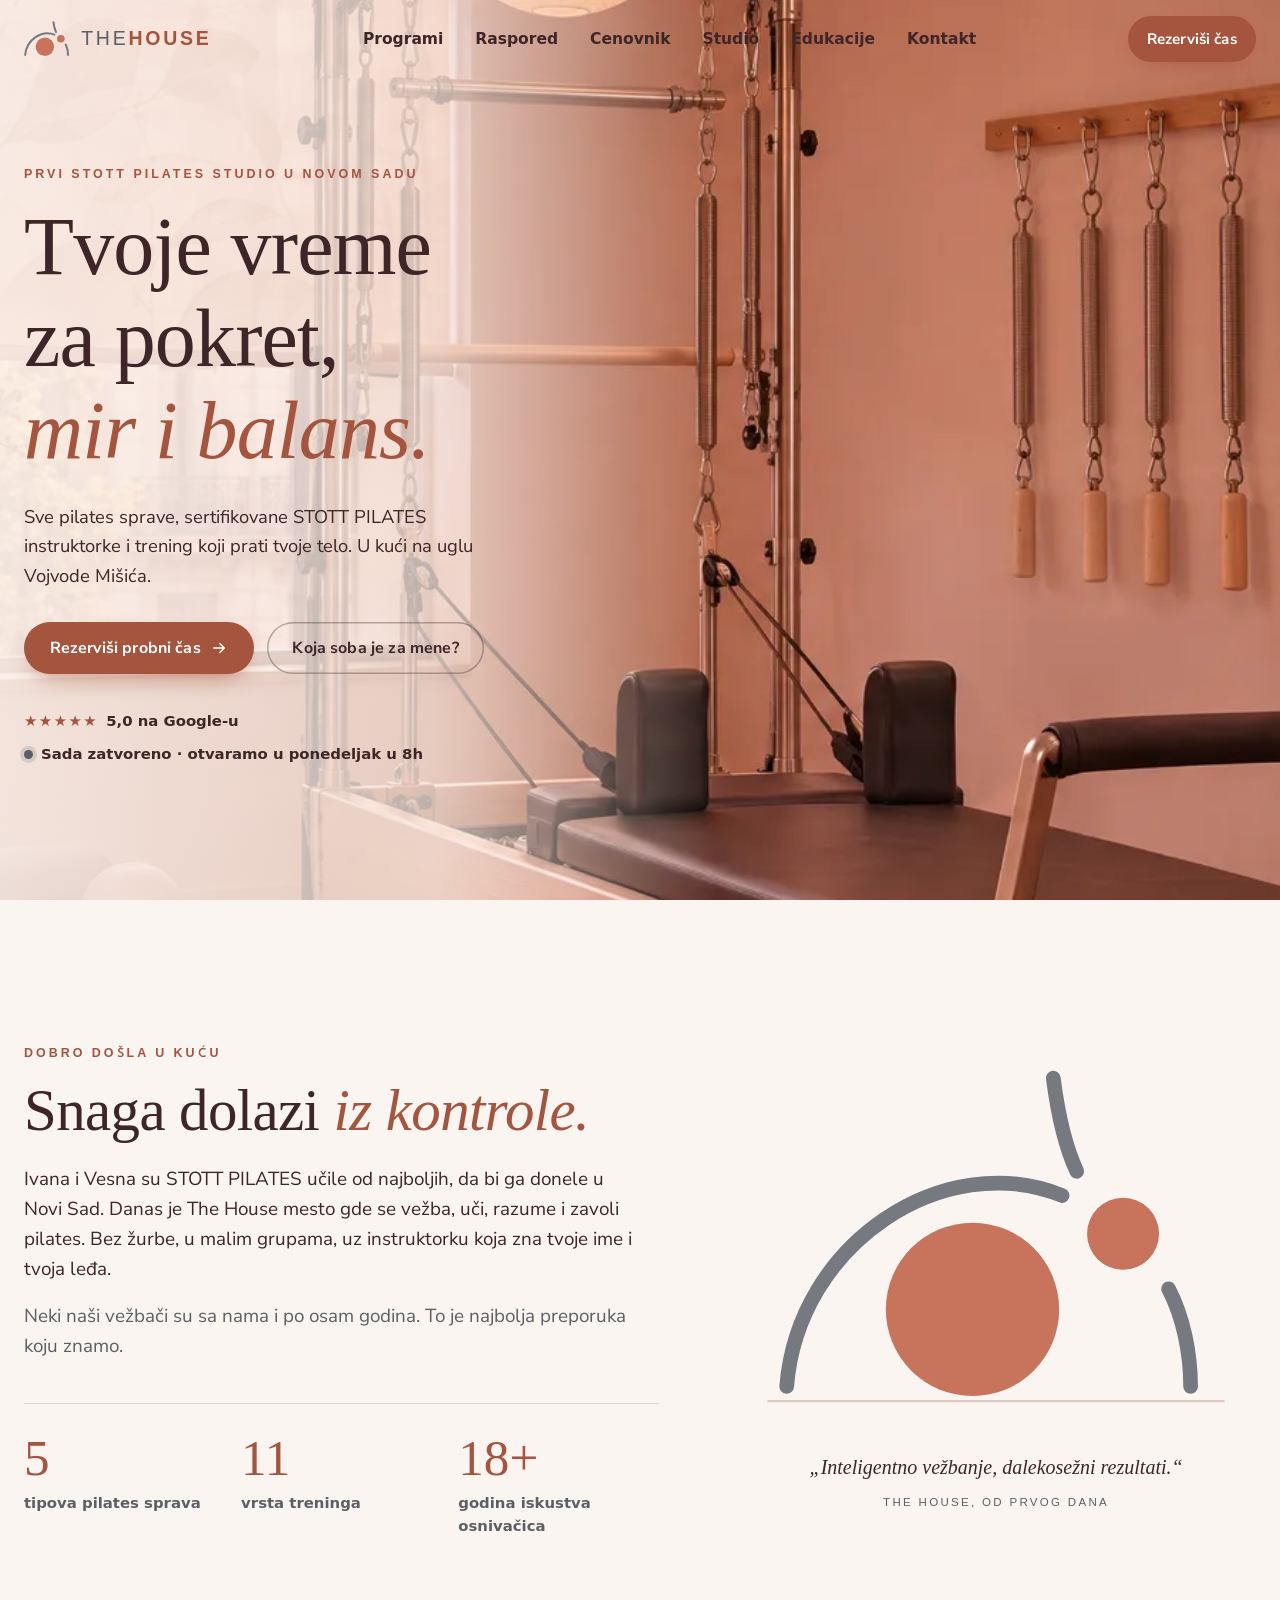
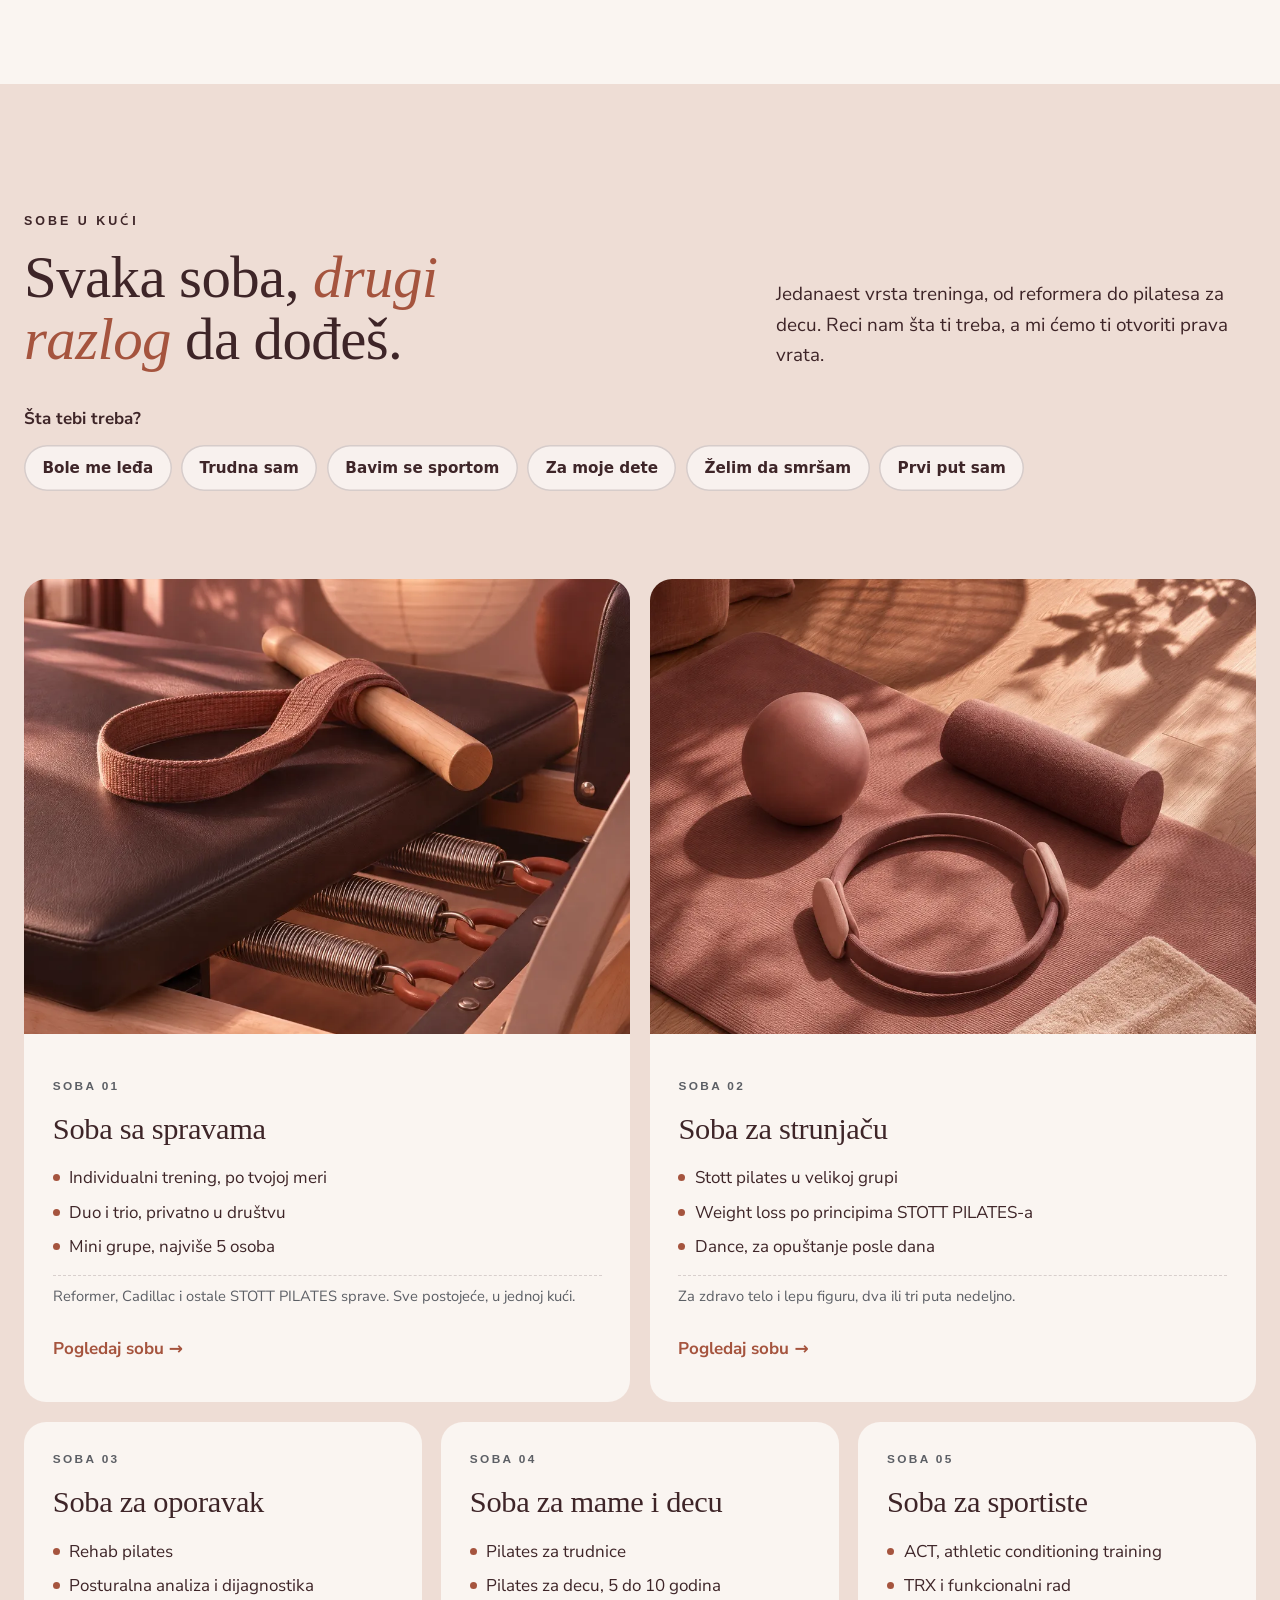
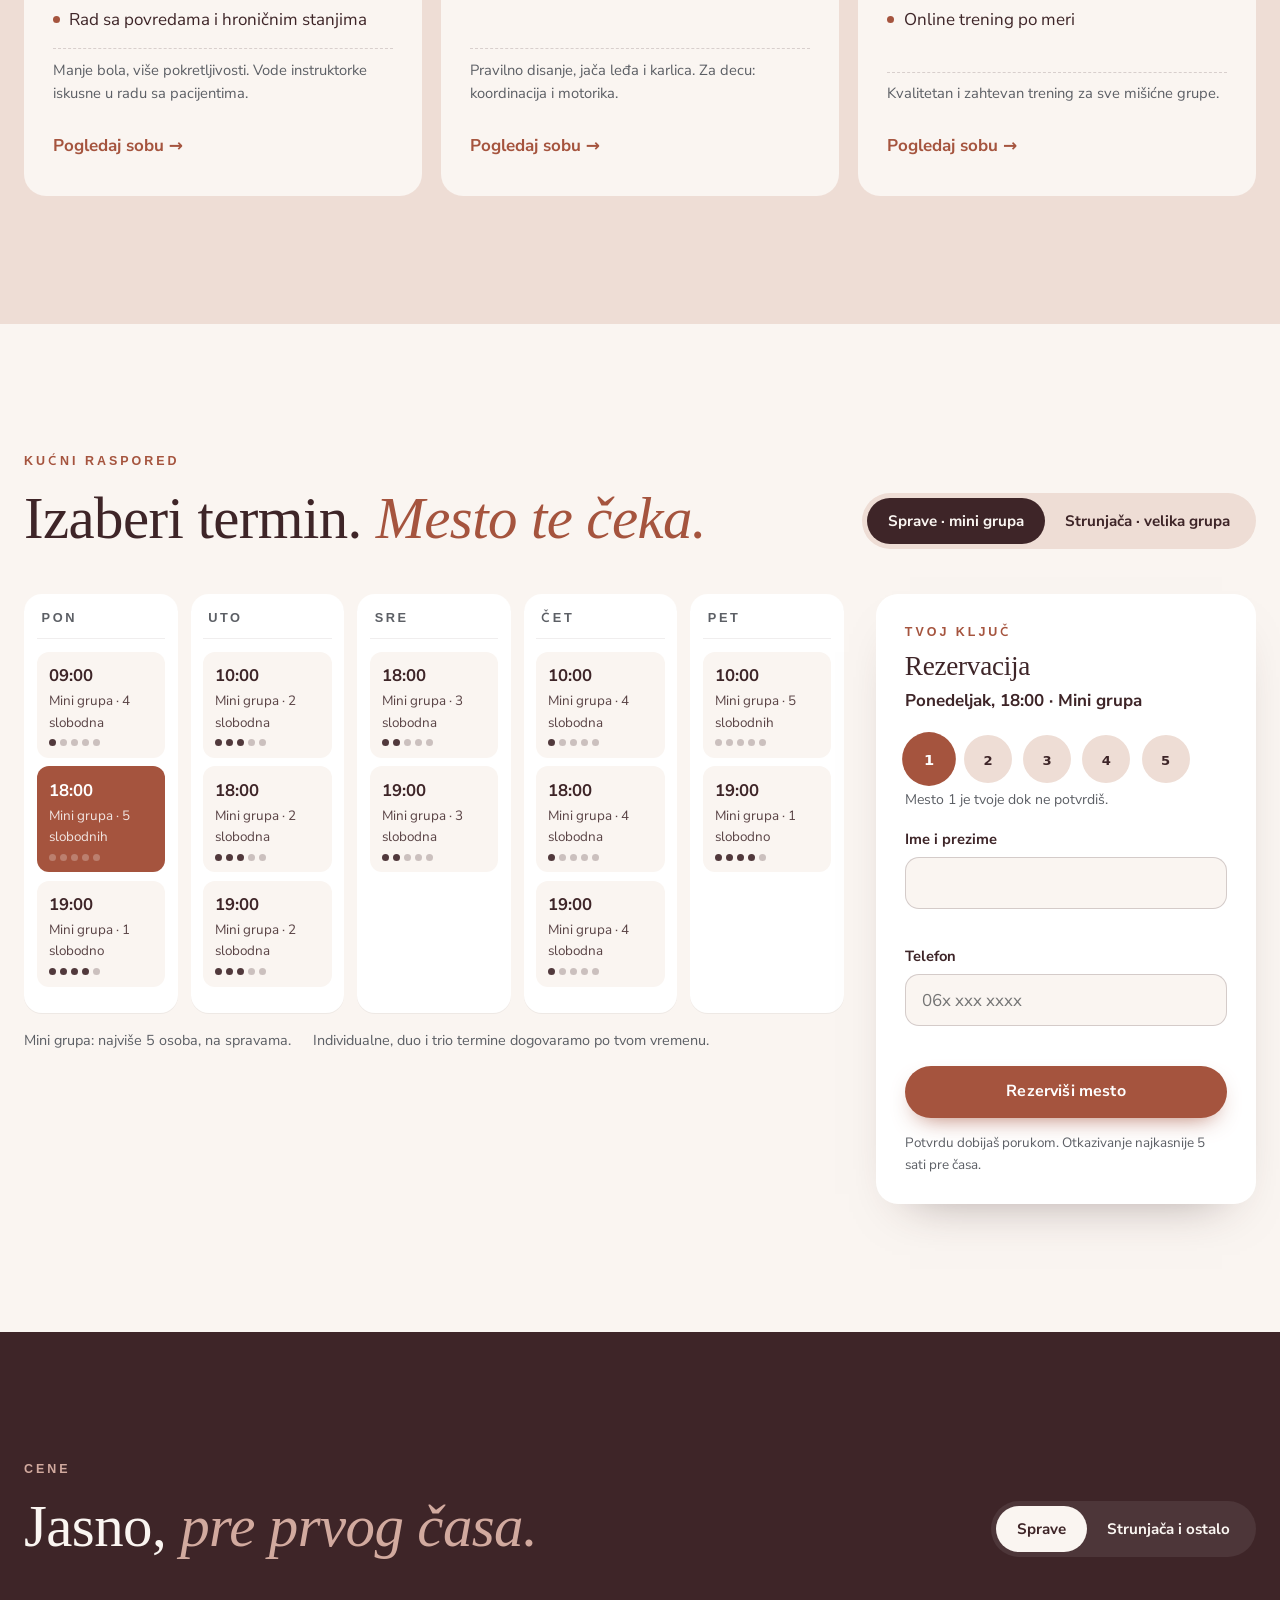
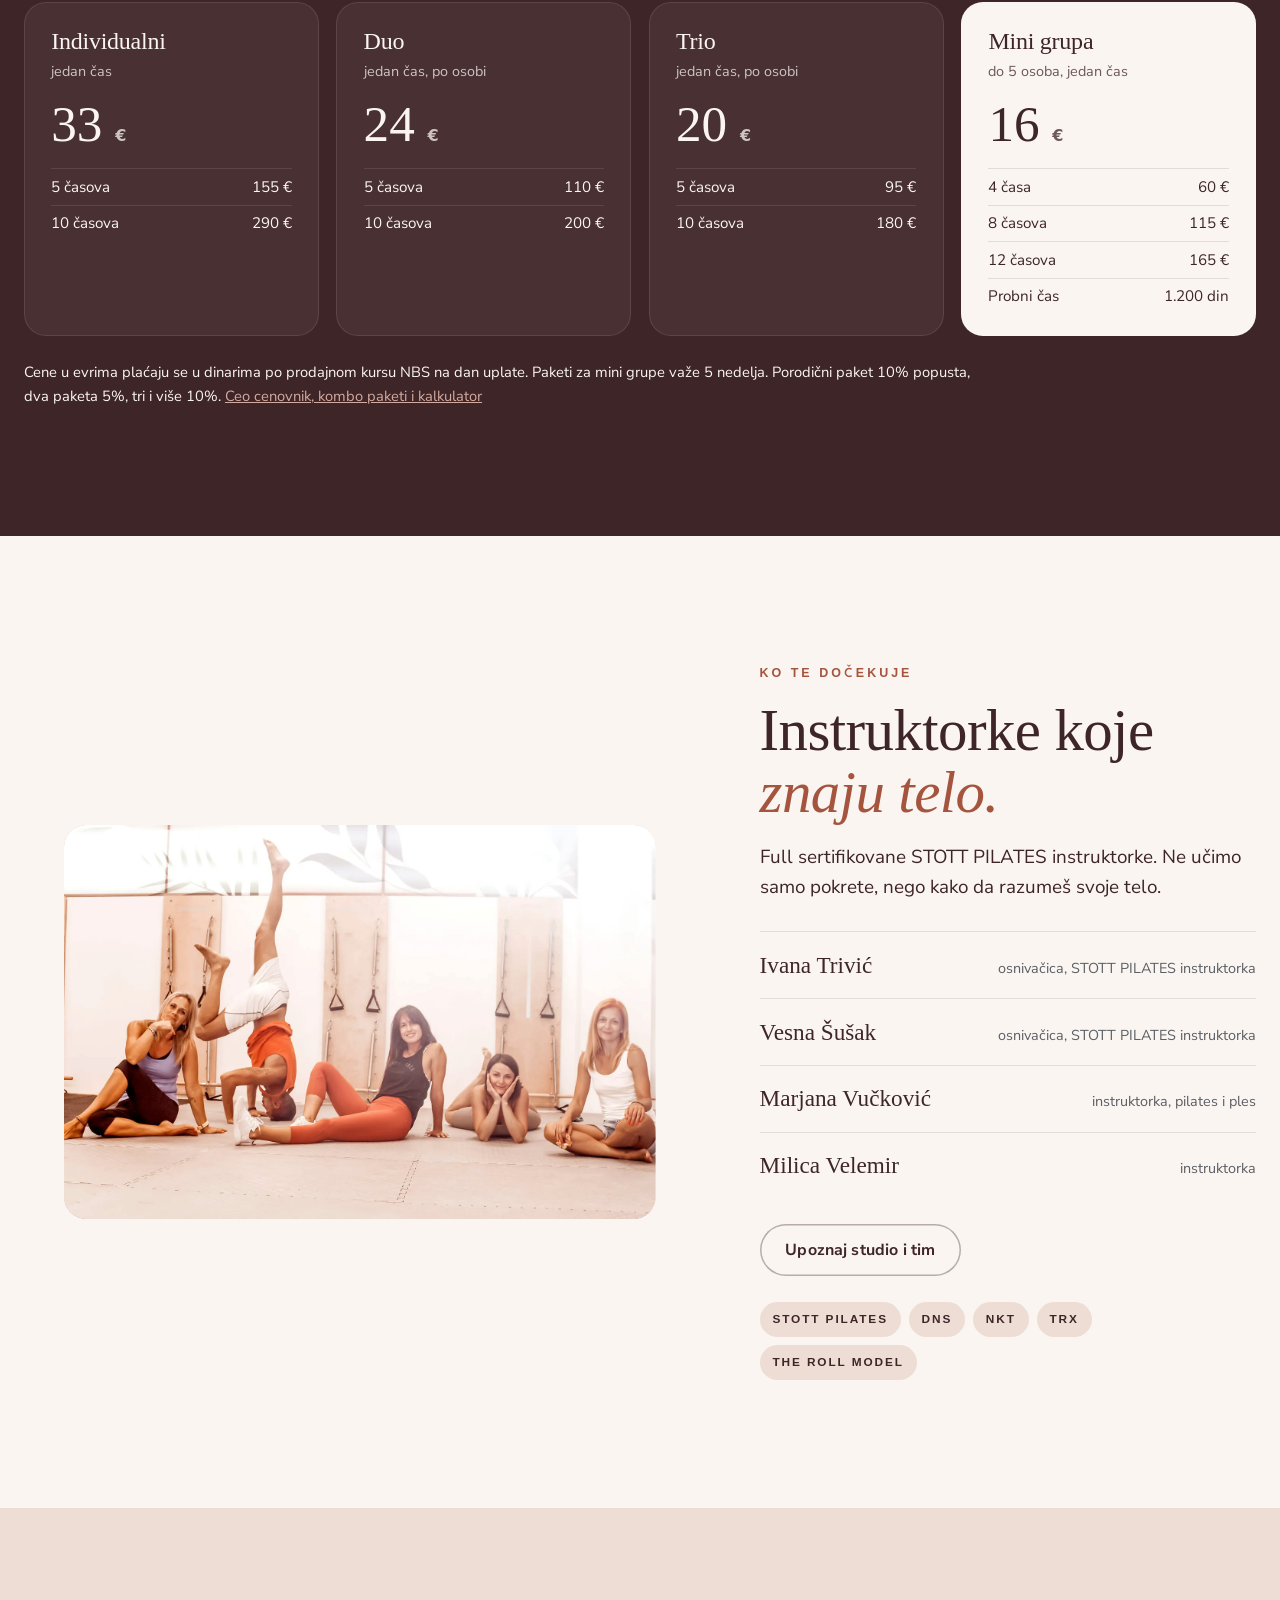
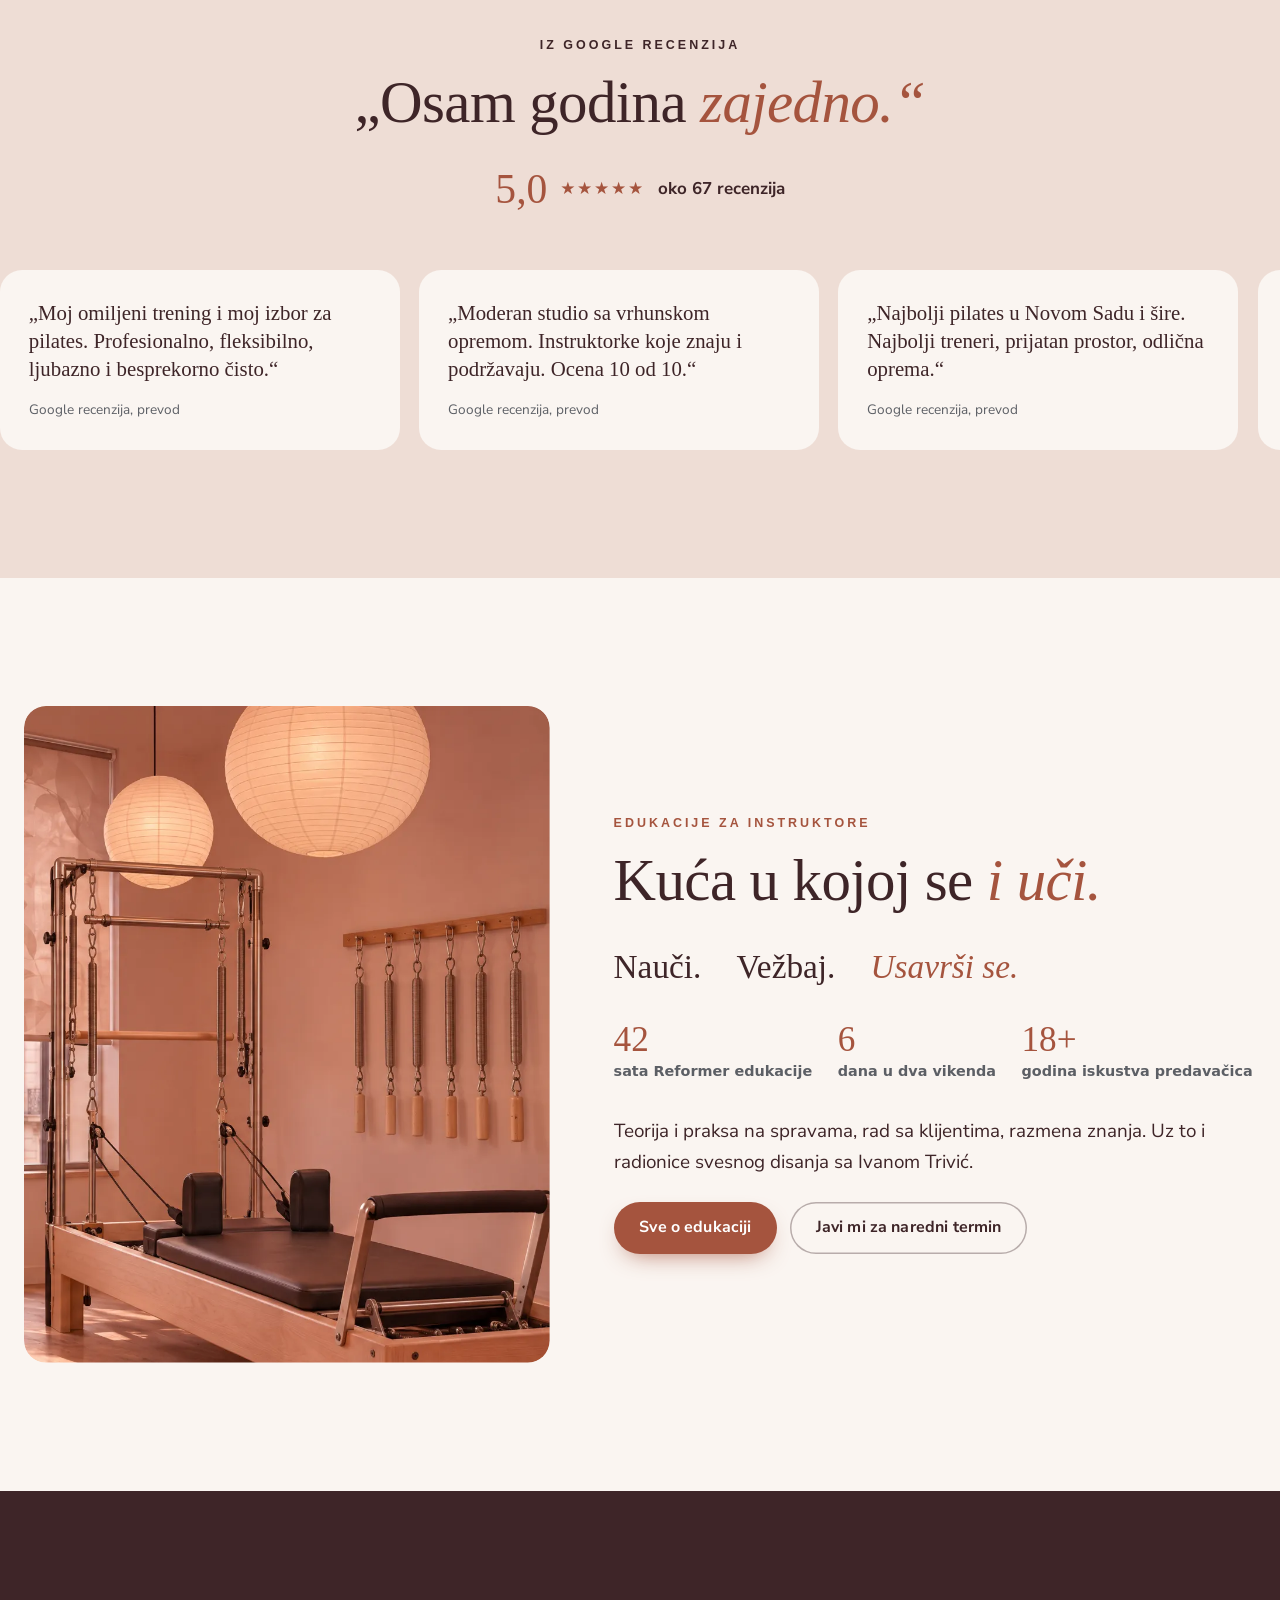
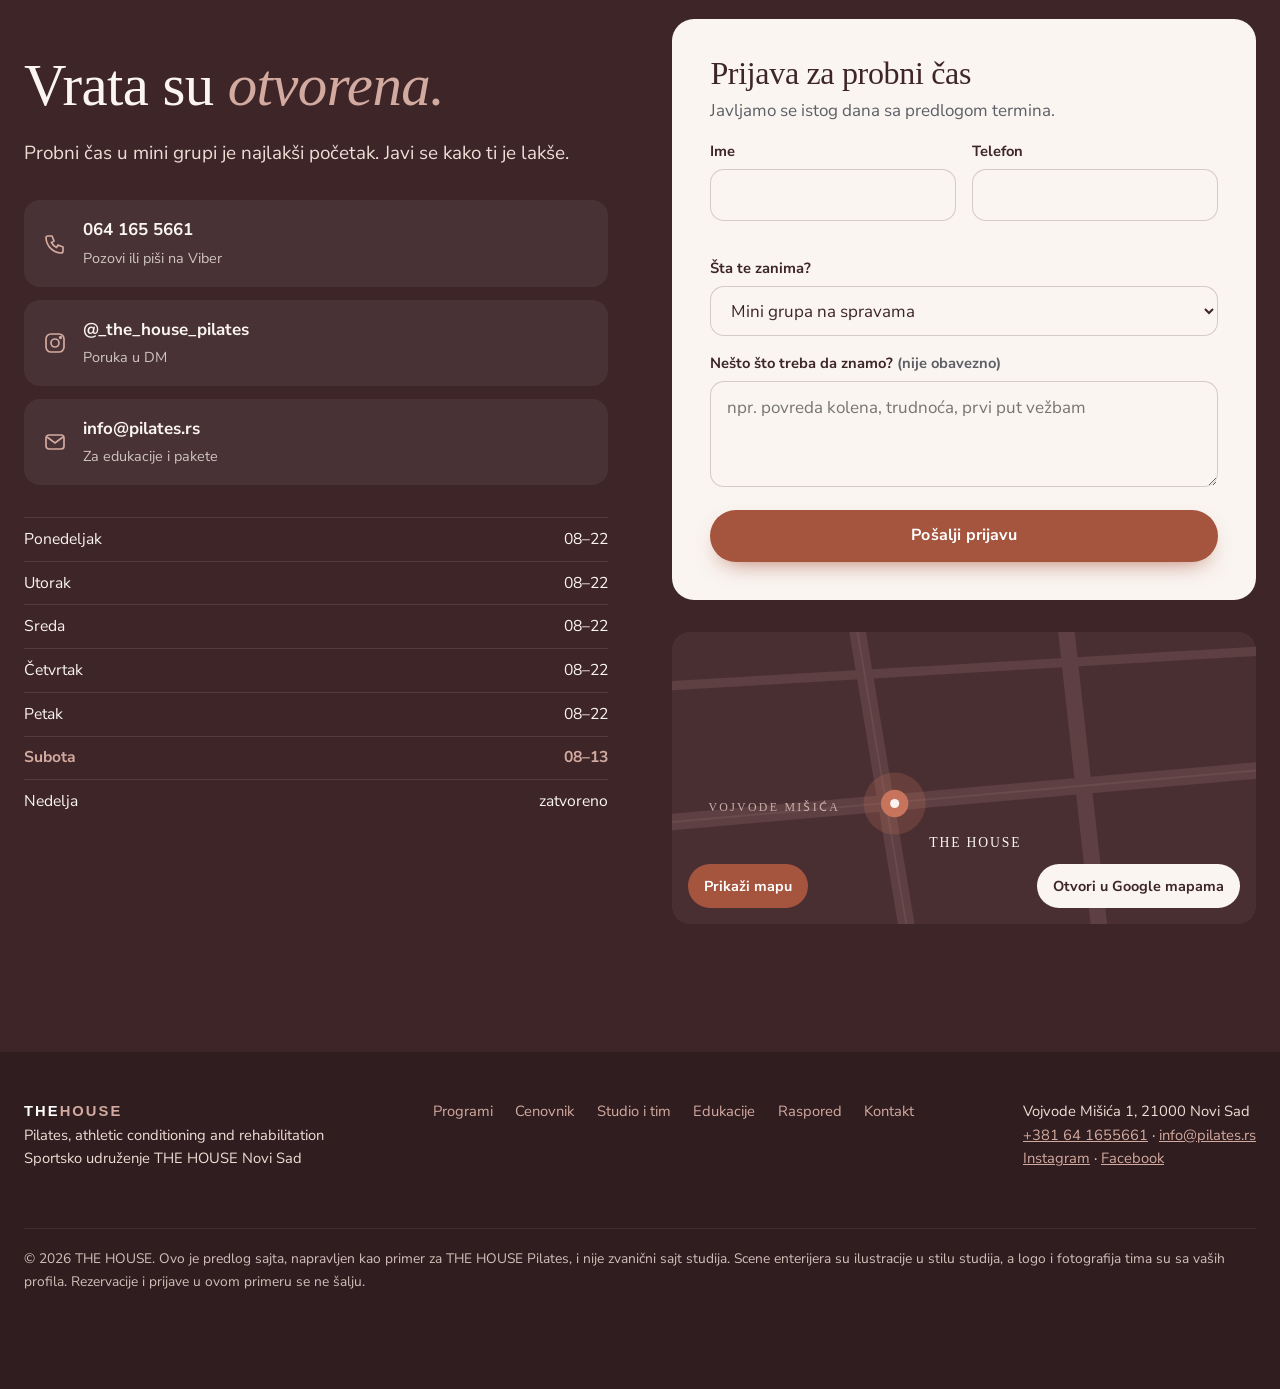
==== index.html @ 7142bf69 "Predlog sajta za THE HOUSE Pilates (demo za pitch) Co-Authored-By: Claude Opus 5.5 <noreply@anthropi" ====
<!doctype html>
<html lang="sr-Latn">
<head>
<meta charset="utf-8">
<meta name="viewport" content="width=device-width, initial-scale=1">
<title>THE HOUSE Pilates Novi Sad · STOTT PILATES studio, rehabilitacija i online zakazivanje</title>
<meta name="description" content="Prvi STOTT PILATES studio u Novom Sadu. Sve pilates sprave, mini grupe do 5, rehab pilates, pilates za trudnice i decu. Rezerviši čas online. Vojvode Mišića 1.">
<meta name="robots" content="noindex, nofollow">
<meta property="og:type" content="website">
<meta property="og:title" content="THE HOUSE Pilates Novi Sad · STOTT PILATES studio, rehabilitacija i online zakazivanje">
<meta property="og:description" content="Prvi STOTT PILATES studio u Novom Sadu. Sve pilates sprave, mini grupe do 5, rehab pilates, pilates za trudnice i decu. Rezerviši čas online. Vojvode Mišića 1.">
<meta property="og:image" content="/assets/img/hero-og.jpg">
<meta property="og:locale" content="sr_RS">
<meta name="twitter:card" content="summary_large_image">
<meta name="theme-color" content="#FAF5F1">
<link rel="icon" href="data:image/svg+xml,%3Csvg xmlns='http://www.w3.org/2000/svg' viewBox='0 90 590 450'%3E%3Cpath d='M15 525C30 330 230 200 390 265' fill='none' stroke='%23767A80' stroke-width='34' stroke-linecap='round'/%3E%3Ccircle cx='268' cy='420' r='118' fill='%23C8735C'/%3E%3Ccircle cx='473' cy='317' r='49' fill='%23C8735C'/%3E%3C/svg%3E">
<link rel="preload" href="/assets/fonts/fraunces-latin-full-normal.woff2" as="font" type="font/woff2" crossorigin>
<link rel="preload" href="/assets/img/hero-2400.webp" as="image" media="(min-width: 761px)">
<link rel="preload" href="/assets/img/hero-mob.webp" as="image" media="(max-width: 760px)">
<link rel="stylesheet" href="/assets/fonts.css">
<link rel="stylesheet" href="/assets/site.css">
</head>
<body>
<a class="sr" href="#sadrzaj">Preskoči na sadržaj</a>
<header class="top" id="top">
  <div class="wrap">
    <a class="brand" href="/" aria-label="THE HOUSE Pilates, početna">
      <svg viewBox="0 90 590 450" aria-hidden="true"><g class="arc">
        <path d="M15 525C30 330 230 200 390 265" stroke="#767A80" stroke-width="26"/>
        <path d="M378 105C385 160 395 200 410 232" stroke="#767A80" stroke-width="26"/>
        <path d="M535 392C555 430 565 480 565 525" stroke="#767A80" stroke-width="26"/>
        <circle cx="268" cy="420" r="118" fill="#C8735C"/><circle cx="473" cy="317" r="49" fill="#C8735C"/></g></svg>
      <b>THE<span>HOUSE</span></b>
    </a>
    <nav class="main" aria-label="Glavna navigacija">
      <ul>
        <li><a href="/programi">Programi</a></li>
        <li><a href="/#raspored">Raspored</a></li>
        <li><a href="/cenovnik">Cenovnik</a></li>
        <li><a href="/studio">Studio</a></li>
        <li><a href="/edukacije">Edukacije</a></li>
        <li><a href="/#kontakt">Kontakt</a></li>
      </ul>
    </nav>
    <a class="btn btn-t" href="/#raspored">Rezerviši čas</a>
    <button class="menu-btn" aria-label="Meni" aria-expanded="false" aria-controls="meni"><svg width="24" height="24" viewBox="0 0 24 24" fill="none" stroke="currentColor" stroke-width="1.8" stroke-linecap="round"><path d="M4 8h16M4 16h11"/></svg></button>
  </div>
</header>
<nav class="meni" id="meni" aria-label="Meni">
  <ul>
    <li><a href="/">Početna</a></li>
    <li><a href="/programi">Programi</a></li>
    <li><a href="/#raspored">Raspored</a></li>
    <li><a href="/cenovnik">Cenovnik</a></li>
    <li><a href="/studio">Studio</a></li>
    <li><a href="/edukacije">Edukacije</a></li>
    <li><a href="/#kontakt">Kontakt</a></li>
  </ul>
  <a class="btn btn-t" href="/#raspored">Rezerviši probni čas</a>
  <p class="meni-kontakt"><a href="tel:+381641655661">064 165 5661</a> · Vojvode Mišića 1, Novi Sad</p>
</nav>
<main id="sadrzaj">

<!-- ULAZ -->
<section class="hero" id="ulaz" aria-labelledby="h1">
  <picture>
    <source media="(max-width:760px)" srcset="/assets/img/hero-mob.webp">
    <source srcset="/assets/img/hero-1400.webp 1400w, /assets/img/hero-2400.webp 2400w" sizes="100vw">
    <img src="/assets/img/hero-2400.webp" alt="Prazan pilates studio u popodnevnom svetlu: reformer, Cadillac, opruge na zidu i lampioni od papira" fetchpriority="high">
  </picture>
  <div class="wrap">
    <div class="hero-txt">
      <p class="label fade d1">Prvi STOTT PILATES studio u Novom Sadu</p>
      <h1 id="h1"><span class="l"><span>Tvoje vreme</span></span><span class="l"><span>za pokret,</span></span><span class="l"><span><em>mir i balans.</em></span></span></h1>
      <p class="lead fade d1">Sve pilates sprave, sertifikovane STOTT PILATES instruktorke i trening koji prati tvoje telo. U kući na uglu Vojvode Mišića.</p>
      <div class="hero-cta fade d2">
        <a class="btn btn-t" href="#raspored">Rezerviši probni čas <svg viewBox="0 0 24 24" fill="none" stroke="currentColor" stroke-width="2" stroke-linecap="round"><path d="M5 12h14M13 6l6 6-6 6"/></svg></a>
        <a class="btn btn-o" href="#sobe">Koja soba je za mene?</a>
      </div>
      <div class="trust fade d3">
        <span><span class="stars" aria-hidden="true">★★★★★</span> 5,0 na Google-u</span>
        <span id="status"><span class="dot"></span><span>Pon–pet 8–22, sub 8–13</span></span>
      </div>
    </div>
  </div>
</section>

<!-- DOBRO DOŠLA -->
<section class="pad" aria-labelledby="h-dom">
  <div class="wrap dom">
    <div>
      <p class="label r">Dobro došla u kuću</p>
      <h2 id="h-dom" class="r">Snaga dolazi <em>iz kontrole.</em></h2>
      <p class="lead r">Ivana i Vesna su STOTT PILATES učile od najboljih, da bi ga donele u Novi Sad. Danas je The House mesto gde se vežba, uči, razume i zavoli pilates. Bez žurbe, u malim grupama, uz instruktorku koja zna tvoje ime i tvoja leđa.</p>
      <p class="lead r muted">Neki naši vežbači su sa nama i po osam godina. To je najbolja preporuka koju znamo.</p>
      <div class="brojke r">
        <div><b data-broj="5">5</b><span>tipova pilates sprava</span></div>
        <div><b data-broj="11">11</b><span>vrsta treninga</span></div>
        <div><b data-broj="18" data-plus="+">18+</b><span>godina iskustva osnivačica</span></div>
      </div>
    </div>
    <figure class="krov r" aria-hidden="true">
      <svg viewBox="-20 60 640 520"><g class="arc">
        <circle class="pop" cx="268" cy="420" r="118" fill="#C8735C"/>
        <circle class="pop" cx="473" cy="317" r="49" fill="#C8735C" style="transition-delay:1.1s"/>
        <path class="draw" style="--len:640" d="M15 525C30 330 230 200 390 265" stroke="#767A80" stroke-width="20"/>
        <path class="draw" style="--len:150;transition-delay:.6s" d="M378 105C385 160 395 200 410 232" stroke="#767A80" stroke-width="20"/>
        <path class="draw" style="--len:150;transition-delay:.9s" d="M535 392C555 430 565 480 565 525" stroke="#767A80" stroke-width="20"/>
        <line class="draw" style="--len:620;transition-delay:1.2s" x1="-10" y1="545" x2="610" y2="545" stroke="#E2C9BF" stroke-width="3"/>
      </g></svg>
      <figcaption class="citat">„Inteligentno vežbanje, dalekosežni rezultati.“<small>The House, od prvog dana</small></figcaption>
    </figure>
  </div>
</section>

<!-- SOBE -->
<section class="sobe pad" id="sobe" aria-labelledby="h-sobe">
  <div class="wrap">
    <div class="sobe-head">
      <div>
        <p class="label r">Sobe u kući</p>
        <h2 id="h-sobe" class="r">Svaka soba, <em>drugi razlog</em> da dođeš.</h2>
      </div>
      <p class="lead r" style="max-width:30rem">Jedanaest vrsta treninga, od reformera do pilatesa za decu. Reci nam šta ti treba, a mi ćemo ti otvoriti prava vrata.</p>
    </div>
    <div class="vodic r">
      <p id="vodic-pitanje">Šta tebi treba?</p>
      <div class="chips" role="group" aria-labelledby="vodic-pitanje">
        <button class="chip" aria-pressed="false" data-soba="oporavak" data-txt="Rehab pilates i posturalna analiza. Krećemo polako, od tačke gde si sada.">Bole me leđa</button>
        <button class="chip" aria-pressed="false" data-soba="porodica" data-txt="Pilates za trudnice vode instruktorke obučene za rad u trudnoći.">Trudna sam</button>
        <button class="chip" aria-pressed="false" data-soba="sportisti" data-txt="ACT i TRX: zahtevan trening za sve mišićne grupe.">Bavim se sportom</button>
        <button class="chip" aria-pressed="false" data-soba="porodica" data-txt="Pilates za decu od 5 do 10 godina: koordinacija i pravilno držanje.">Za moje dete</button>
        <button class="chip" aria-pressed="false" data-soba="strunjaca" data-txt="Weight loss na principima STOTT PILATES-a, pon, sre i pet u 19h.">Želim da smršam</button>
        <button class="chip" aria-pressed="false" data-soba="sprave" data-txt="Probna mini grupa na spravama: do 5 osoba, 1.200 din.">Prvi put sam</button>
      </div>
      <p class="vodic-odgovor" aria-live="polite" id="vodic-odgovor"></p>
    </div>

    <div class="grid-sobe" id="grid-sobe">
      <article class="soba velika r" data-id="sprave">
        <span class="pogodak-oznaka">Za tebe</span>
        <img src="/assets/img/reformer.webp" alt="Reformer iz blizine: drvena šipka, kaiš i opruge" loading="lazy" width="1000" height="1250">
        <div class="t">
          <span class="vrata">Soba 01</span>
          <h3>Soba sa spravama</h3>
          <ul><li>Individualni trening, po tvojoj meri</li><li>Duo i trio, privatno u društvu</li><li>Mini grupe, najviše 5 osoba</li></ul>
          <p class="za">Reformer, Cadillac i ostale STOTT PILATES sprave. Sve postojeće, u jednoj kući.</p>
          <a class="soba-link" href="/programi#sprave">Pogledaj sobu →</a>
        </div>
      </article>
      <article class="soba velika r" data-id="strunjaca">
        <span class="pogodak-oznaka">Za tebe</span>
        <img src="/assets/img/strunjaca.webp" alt="Strunjača sa loptom, obručem i valjkom na drvenom podu" loading="lazy" width="1000" height="1250">
        <div class="t">
          <span class="vrata">Soba 02</span>
          <h3>Soba za strunjaču</h3>
          <ul><li>Stott pilates u velikoj grupi</li><li>Weight loss po principima STOTT PILATES-a</li><li>Dance, za opuštanje posle dana</li></ul>
          <p class="za">Za zdravo telo i lepu figuru, dva ili tri puta nedeljno.</p>
          <a class="soba-link" href="/programi#strunjaca">Pogledaj sobu →</a>
        </div>
      </article>
      <article class="soba r" data-id="oporavak">
        <span class="pogodak-oznaka">Za tebe</span>
        <span class="vrata">Soba 03</span>
        <h3>Soba za oporavak</h3>
        <ul><li>Rehab pilates</li><li>Posturalna analiza i dijagnostika</li><li>Rad sa povredama i hroničnim stanjima</li></ul>
        <p class="za">Manje bola, više pokretljivosti. Vode instruktorke iskusne u radu sa pacijentima.</p>
          <a class="soba-link" href="/programi#oporavak">Pogledaj sobu →</a>
      </article>
      <article class="soba r" data-id="porodica">
        <span class="pogodak-oznaka">Za tebe</span>
        <span class="vrata">Soba 04</span>
        <h3>Soba za mame i decu</h3>
        <ul><li>Pilates za trudnice</li><li>Pilates za decu, 5 do 10 godina</li></ul>
        <p class="za">Pravilno disanje, jača leđa i karlica. Za decu: koordinacija i motorika.</p>
          <a class="soba-link" href="/programi#porodica">Pogledaj sobu →</a>
      </article>
      <article class="soba r" data-id="sportisti">
        <span class="pogodak-oznaka">Za tebe</span>
        <span class="vrata">Soba 05</span>
        <h3>Soba za sportiste</h3>
        <ul><li>ACT, athletic conditioning training</li><li>TRX i funkcionalni rad</li><li>Online trening po meri</li></ul>
        <p class="za">Kvalitetan i zahtevan trening za sve mišićne grupe.</p>
          <a class="soba-link" href="/programi#sportisti">Pogledaj sobu →</a>
      </article>
    </div>
  </div>
</section>

<!-- RASPORED -->
<section class="pad" id="raspored" aria-labelledby="h-rasp">
  <div class="wrap">
    <div class="rasp-head">
      <div>
        <p class="label r">Kućni raspored</p>
        <h2 id="h-rasp" class="r">Izaberi termin. <em>Mesto te čeka.</em></h2>
      </div>
      <div class="prekidac r" role="tablist" aria-label="Vrsta časa" data-prekidac="rasp">
        <span class="klizac" aria-hidden="true"></span>
        <button role="tab" aria-selected="true" data-vrsta="mini">Sprave<span class="duze"> · mini grupa</span></button>
        <button role="tab" aria-selected="false" data-vrsta="velika">Strunjača<span class="duze"> · velika grupa</span></button>
      </div>
    </div>
    <div class="rasp-grid">
      <div>
        <div class="nedelja r" id="nedelja" aria-live="polite"></div>
        <div class="legenda"><span id="legenda-txt">Mini grupa: najviše 5 osoba, na spravama.</span><span>Individualne, duo i trio termine dogovaramo po tvom vremenu.</span></div>
      </div>
      <aside class="kljuc r" id="kljuc" aria-labelledby="h-kljuc">
        <p class="label">Tvoj ključ</p>
        <h3 id="h-kljuc">Rezervacija</h3>
        <form id="forma-rez" novalidate>
          <p class="izabrano" id="izabrano">Izaberi termin u rasporedu.</p>
          <div class="sedista" id="sedista" role="group" aria-label="Slobodna mesta"></div>
          <p class="sed-opis" id="sed-opis">Svaki krug je jedno mesto.</p>
          <div class="polje"><label for="r-ime">Ime i prezime</label><input id="r-ime" name="ime" autocomplete="name" required><span class="greska" aria-live="polite"></span></div>
          <div class="polje"><label for="r-tel">Telefon</label><input id="r-tel" name="tel" type="tel" inputmode="tel" autocomplete="tel" required placeholder="06x xxx xxxx"><span class="greska" aria-live="polite"></span></div>
          <button class="btn btn-t" type="submit">Rezerviši mesto</button>
          <p class="napomena">Potvrdu dobijaš porukom. Otkazivanje najkasnije 5 sati pre časa.</p>
        </form>
        <div class="potvrda" role="status">
          <svg viewBox="0 90 590 450" aria-hidden="true" class="arc"><path class="draw" style="--len:640" d="M15 525C30 330 230 200 390 265" stroke="#767A80" stroke-width="24"/><circle class="pop" cx="268" cy="420" r="118" fill="#C8735C"/><circle class="pop" cx="473" cy="317" r="49" fill="#C8735C"/></svg>
          <h3>Ključ je tvoj.</h3>
          <p id="potvrda-txt">Vidimo se u kući.</p>
          <p class="napomena">Ovo je primer u predlogu sajta: rezervacija se još ne šalje.</p>
        </div>
      </aside>
    </div>
  </div>
</section>

<!-- CENE -->
<section class="cene pad" id="cene" aria-labelledby="h-cene">
  <div class="wrap">
    <div class="cene-head">
      <div>
        <p class="label r">Cene</p>
        <h2 id="h-cene" class="r">Jasno, <em>pre prvog časa.</em></h2>
      </div>
      <div class="prekidac r" role="tablist" aria-label="Vrsta treninga" data-prekidac="cene">
        <span class="klizac" aria-hidden="true"></span>
        <button role="tab" aria-selected="true" aria-controls="c-sprave" data-panel="c-sprave">Sprave</button>
        <button role="tab" aria-selected="false" aria-controls="c-strunjaca" data-panel="c-strunjaca">Strunjača i ostalo</button>
      </div>
    </div>
    <div class="cena-panel" id="c-sprave" role="tabpanel">
      <div class="cenovnik">
        <article class="cena r"><h3>Individualni</h3><p class="od">jedan čas</p><p class="iznos">33 <small>€</small></p><ul><li><span>5 časova</span><span>155 €</span></li><li><span>10 časova</span><span>290 €</span></li></ul></article>
        <article class="cena r"><h3>Duo</h3><p class="od">jedan čas, po osobi</p><p class="iznos">24 <small>€</small></p><ul><li><span>5 časova</span><span>110 €</span></li><li><span>10 časova</span><span>200 €</span></li></ul></article>
        <article class="cena r"><h3>Trio</h3><p class="od">jedan čas, po osobi</p><p class="iznos">20 <small>€</small></p><ul><li><span>5 časova</span><span>95 €</span></li><li><span>10 časova</span><span>180 €</span></li></ul></article>
        <article class="cena ist r"><h3>Mini grupa</h3><p class="od">do 5 osoba, jedan čas</p><p class="iznos">16 <small>€</small></p><ul><li><span>4 časa</span><span>60 €</span></li><li><span>8 časova</span><span>115 €</span></li><li><span>12 časova</span><span>165 €</span></li><li><span>Probni čas</span><span>1.200 din</span></li></ul></article>
      </div>
    </div>
    <div class="cena-panel" id="c-strunjaca" role="tabpanel" hidden>
      <div class="cenovnik">
        <article class="cena"><h3>Velika grupa</h3><p class="od">2× nedeljno, mesečno</p><p class="iznos">6.000 <small>din</small></p><ul><li><span>3× nedeljno</span><span>7.000 din</span></li><li><span>Jedan čas</span><span>800 din</span></li></ul></article>
        <article class="cena"><h3>Kombo paketi</h3><p class="od">grupa + sprave, 5 nedelja</p><p class="iznos">od 80 <small>€</small></p><ul><li><span>4 velika + 4 mini</span><span>80 €</span></li><li><span>8 velika + 4 mini</span><span>100 €</span></li></ul></article>
        <article class="cena"><h3>Posturalna analiza</h3><p class="od">i dijagnostika</p><p class="iznos">6.000 <small>din</small></p><ul><li><span>Nutricionistički paket</span><span>15.000 din</span></li></ul></article>
        <article class="cena ist"><h3>Online po meri</h3><p class="od">snimljen individualni trening</p><p class="iznos">1.200 <small>din</small></p><ul><li><span>Paket 2+ treninga</span><span>1.000 din/kom</span></li></ul></article>
      </div>
    </div>
    <p class="cene-nap r">Cene u evrima plaćaju se u dinarima po prodajnom kursu NBS na dan uplate. Paketi za mini grupe važe 5 nedelja. Porodični paket 10% popusta, dva paketa 5%, tri i više 10%. <a href="/cenovnik">Ceo cenovnik, kombo paketi i kalkulator</a></p>
  </div>
</section>

<!-- TIM -->
<section class="pad" id="tim" aria-labelledby="h-tim">
  <div class="wrap tim">
    <figure class="tim-foto r-img r">
      <img src="/assets/img/tim.webp" alt="Instruktorke The House studija u pilates pozama na podu studija" loading="lazy" width="1600" height="1033">
    </figure>
    <div>
      <p class="label r">Ko te dočekuje</p>
      <h2 id="h-tim" class="r">Instruktorke koje <em>znaju telo.</em></h2>
      <p class="lead r">Full sertifikovane STOTT PILATES instruktorke. Ne učimo samo pokrete, nego kako da razumeš svoje telo.</p>
      <ul class="imena r">
        <li><b>Ivana Trivić</b><span>osnivačica, STOTT PILATES instruktorka</span></li>
        <li><b>Vesna Šušak</b><span>osnivačica, STOTT PILATES instruktorka</span></li>
        <li><b>Marjana Vučković</b><span>instruktorka, pilates i ples</span></li>
        <li><b>Milica Velemir</b><span>instruktorka</span></li>
      </ul>
      <p class="r" style="margin-top:1.6rem"><a class="btn btn-o" href="/studio">Upoznaj studio i tim</a></p>
      <div class="metode r" aria-label="Metode sa kojima radimo"><span>STOTT PILATES</span><span>DNS</span><span>NKT</span><span>TRX</span><span>The Roll Model</span></div>
    </div>
  </div>
</section>

<!-- GLASOVI -->
<section class="glasovi pad" aria-labelledby="h-glas">
  <div class="wrap glasovi-head">
    <p class="label r">Iz Google recenzija</p>
    <h2 id="h-glas" class="r">„Osam godina <em>zajedno.“</em></h2>
    <p class="ocena r"><b>5,0</b> <span class="stars" aria-hidden="true">★★★★★</span> <span>oko 67 recenzija</span></p>
  </div>
  <div class="traka" aria-label="Utisci vežbača">
    <div class="glas"><p>„Moj omiljeni trening i moj izbor za pilates. Profesionalno, fleksibilno, ljubazno i besprekorno čisto.“</p><small>Google recenzija, prevod</small></div>
    <div class="glas"><p>„Moderan studio sa vrhunskom opremom. Instruktorke koje znaju i podržavaju. Ocena 10 od 10.“</p><small>Google recenzija, prevod</small></div>
    <div class="glas"><p>„Najbolji pilates u Novom Sadu i šire. Najbolji treneri, prijatan prostor, odlična oprema.“</p><small>Google recenzija, prevod</small></div>
    <div class="glas"><p>„Savršeno mesto da probaš pravi STOTT pilates. Prijatno, čisto, odlične instruktorke.“</p><small>Google recenzija, prevod</small></div>
    <div class="glas"><p>„Različiti stilovi pilatesa i vrlo profesionalni treneri.“</p><small>Google recenzija, prevod</small></div>
    <div class="glas" aria-hidden="true"><p>„Moj omiljeni trening i moj izbor za pilates. Profesionalno, fleksibilno, ljubazno i besprekorno čisto.“</p><small>Google recenzija, prevod</small></div>
    <div class="glas" aria-hidden="true"><p>„Moderan studio sa vrhunskom opremom. Instruktorke koje znaju i podržavaju. Ocena 10 od 10.“</p><small>Google recenzija, prevod</small></div>
    <div class="glas" aria-hidden="true"><p>„Najbolji pilates u Novom Sadu i šire. Najbolji treneri, prijatan prostor, odlična oprema.“</p><small>Google recenzija, prevod</small></div>
    <div class="glas" aria-hidden="true"><p>„Savršeno mesto da probaš pravi STOTT pilates. Prijatno, čisto, odlične instruktorke.“</p><small>Google recenzija, prevod</small></div>
    <div class="glas" aria-hidden="true"><p>„Različiti stilovi pilatesa i vrlo profesionalni treneri.“</p><small>Google recenzija, prevod</small></div>
  </div>
</section>

<!-- EDUKACIJE -->
<section class="pad" id="edukacije" aria-labelledby="h-edu">
  <div class="wrap edu">
    <figure class="edu-slika r-img r" style="margin:0"><img src="/assets/img/edu.webp" alt="Zid sa oprugama i lampioni od papira u studiju" loading="lazy" width="900" height="1125"></figure>
    <div>
      <p class="label r">Edukacije za instruktore</p>
      <h2 id="h-edu" class="r">Kuća u kojoj se <em>i uči.</em></h2>
      <p class="edu-tri r" aria-label="Nauči. Vežbaj. Usavrši se."><span>Nauči.</span><span>Vežbaj.</span><span>Usavrši se.</span></p>
      <div class="edu-cinjenice r">
        <div><b>42</b><span>sata Reformer edukacije</span></div>
        <div><b>6</b><span>dana u dva vikenda</span></div>
        <div><b>18+</b><span>godina iskustva predavačica</span></div>
      </div>
      <p class="lead r">Teorija i praksa na spravama, rad sa klijentima, razmena znanja. Uz to i radionice svesnog disanja sa Ivanom Trivić.</p>
      <p class="r" style="margin-top:1.6rem;display:flex;gap:.8rem;flex-wrap:wrap"><a class="btn btn-t" href="/edukacije">Sve o edukaciji</a> <a class="btn btn-o" href="#kontakt">Javi mi za naredni termin</a></p>
    </div>
  </div>
</section>

<!-- KONTAKT -->
<section class="kontakt pad" id="kontakt" aria-labelledby="h-kontakt">
  <div class="wrap kontakt-grid">
    <div>
      <p class="label r">Vojvode Mišića 1, Novi Sad</p>
      <h2 id="h-kontakt" class="r">Vrata su <em>otvorena.</em></h2>
      <p class="lead r" style="color:var(--ruza)">Probni čas u mini grupi je najlakši početak. Javi se kako ti je lakše.</p>
      <div class="kanali r">
        <a class="kanal" href="tel:+381641655661"><svg viewBox="0 0 24 24" fill="none" stroke="currentColor" stroke-width="1.7"><path d="M5 4h4l2 5-2.5 1.5a11 11 0 0 0 5 5L15 13l5 2v4a2 2 0 0 1-2 2A16 16 0 0 1 3 6a2 2 0 0 1 2-2"/></svg><div><b>064 165 5661</b><span>Pozovi ili piši na Viber</span></div></a>
        <a class="kanal" href="https://www.instagram.com/_the_house_pilates/" rel="noopener"><svg viewBox="0 0 24 24" fill="none" stroke="currentColor" stroke-width="1.7"><rect x="3" y="3" width="18" height="18" rx="5"/><circle cx="12" cy="12" r="4"/><circle cx="17.5" cy="6.5" r=".8" fill="currentColor"/></svg><div><b>@_the_house_pilates</b><span>Poruka u DM</span></div></a>
        <a class="kanal" href="mailto:info@pilates.rs"><svg viewBox="0 0 24 24" fill="none" stroke="currentColor" stroke-width="1.7"><rect x="3" y="5" width="18" height="14" rx="3"/><path d="m4 7 8 6 8-6"/></svg><div><b>info@pilates.rs</b><span>Za edukacije i pakete</span></div></a>
      </div>
      <table class="sati r" aria-label="Radno vreme">
        <tbody id="sati">
          <tr data-d="1"><td>Ponedeljak</td><td>08–22</td></tr>
          <tr data-d="2"><td>Utorak</td><td>08–22</td></tr>
          <tr data-d="3"><td>Sreda</td><td>08–22</td></tr>
          <tr data-d="4"><td>Četvrtak</td><td>08–22</td></tr>
          <tr data-d="5"><td>Petak</td><td>08–22</td></tr>
          <tr data-d="6"><td>Subota</td><td>08–13</td></tr>
          <tr data-d="0"><td>Nedelja</td><td>zatvoreno</td></tr>
        </tbody>
      </table>
    </div>
    <div>
      <div class="forma r" id="forma-kontakt">
        <h3>Prijava za probni čas</h3>
        <p class="muted" style="margin-top:.4rem">Javljamo se istog dana sa predlogom termina.</p>
        <form novalidate>
          <div class="red2">
            <div class="polje"><label for="k-ime">Ime</label><input id="k-ime" autocomplete="given-name" required><span class="greska" aria-live="polite"></span></div>
            <div class="polje"><label for="k-tel">Telefon</label><input id="k-tel" type="tel" inputmode="tel" autocomplete="tel" required><span class="greska" aria-live="polite"></span></div>
          </div>
          <div class="polje"><label for="k-sta">Šta te zanima?</label>
            <select id="k-sta"><option>Mini grupa na spravama</option><option>Individualni trening</option><option>Rehab pilates</option><option>Pilates za trudnice</option><option>Pilates za decu</option><option>Grupni na strunjači</option><option>Edukacija za instruktore</option></select>
          </div>
          <div class="polje"><label for="k-por">Nešto što treba da znamo? <span class="muted">(nije obavezno)</span></label><textarea id="k-por" rows="3" placeholder="npr. povreda kolena, trudnoća, prvi put vežbam"></textarea></div>
          <button class="btn btn-t" type="submit">Pošalji prijavu</button>
        </form>
        <div class="potvrda" role="status"><h3>Hvala!</h3><p>Javljamo se uskoro. U predlogu sajta prijava se još ne šalje.</p></div>
      </div>
      <div class="mapa r">
        <svg viewBox="0 0 640 320" aria-hidden="true" preserveAspectRatio="xMidYMid slice">
          <rect width="640" height="320" fill="#4A2F32"/>
          <g stroke="#5E4043" stroke-width="18" fill="none" stroke-linecap="round"><path d="M-20 210 L660 150"/><path d="M200 -20 L260 340"/><path d="M430 -20 L470 340"/><path d="M-20 60 L660 20" stroke-width="10"/></g>
          <g stroke="#6B4A4D" stroke-width="2" fill="none"><path d="M-20 210 L660 150"/><path d="M200 -20 L260 340"/></g>
          <text x="40" y="196" fill="#C9AEA8" font-family="Josefin Sans" font-size="13" letter-spacing="2.5">VOJVODE MIŠIĆA</text>
          <g transform="translate(244 188)"><circle r="34" fill="#C8735C" opacity=".22"/><circle r="15" fill="#C8735C"/><circle r="5" fill="#FAF5F1"/></g>
          <text x="282" y="236" fill="#FAF5F1" font-family="Josefin Sans" font-size="15" letter-spacing="2">THE HOUSE</text>
        </svg>
        <button class="mapa-ucitaj" type="button">Prikaži mapu</button>
        <a href="https://maps.google.com/?q=THE+HOUSE+Pilates+Vojvode+Mi%C5%A1i%C4%87a+1+Novi+Sad" rel="noopener">Otvori u Google mapama</a>
      </div>
    </div>
  </div>
</section>

</main>
<footer>
  <div class="wrap">
    <div><b style="font-family:var(--f-label);letter-spacing:.14em;color:#fff">THE<span style="color:var(--terakota-sv)">HOUSE</span></b><br>Pilates, athletic conditioning and rehabilitation<br>Sportsko udruženje THE HOUSE Novi Sad</div>
    <ul class="f-nav" aria-label="Stranice">
      <li><a href="/programi">Programi</a></li><li><a href="/cenovnik">Cenovnik</a></li><li><a href="/studio">Studio i tim</a></li><li><a href="/edukacije">Edukacije</a></li><li><a href="/#raspored">Raspored</a></li><li><a href="/#kontakt">Kontakt</a></li>
    </ul>
    <div>Vojvode Mišića 1, 21000 Novi Sad<br><a href="tel:+381641655661">+381 64 1655661</a> · <a href="mailto:info@pilates.rs">info@pilates.rs</a><br><a href="https://www.instagram.com/_the_house_pilates/" rel="noopener">Instagram</a> · <a href="https://www.facebook.com/TheHousePilates/" rel="noopener">Facebook</a></div>
    <p class="predlog">© <span data-godina>2026</span> THE HOUSE. Ovo je predlog sajta, napravljen kao primer za THE HOUSE Pilates, i nije zvanični sajt studija. Scene enterijera su ilustracije u stilu studija, a logo i fotografija tima su sa vaših profila. Rezervacije i prijave u ovom primeru se ne šalju.</p>
  </div>
</footer>

<div class="dock" id="dock">
  <a class="btn btn-t" href="/#raspored">Rezerviši probni čas</a>
  <a class="btn btn-o" href="tel:+381641655661" aria-label="Pozovi studio">Pozovi</a>
</div>
<script src="/assets/site.js" defer></script>
</body>
</html>
---- assets/fonts.css ----
@font-face{font-family:'Fraunces';font-style:normal;font-display:swap;font-weight:100 900;src:url(fonts/fraunces-latin-full-normal.woff2) format('woff2-variations');unicode-range:U+0000-00FF,U+0131,U+0152-0153,U+02BB-02BC,U+02C6,U+02DA,U+02DC,U+0304,U+0308,U+0329,U+2000-206F,U+20AC,U+2122,U+2191,U+2193,U+2212,U+2215,U+FEFF,U+FFFD}
@font-face{font-family:'Fraunces';font-style:normal;font-display:swap;font-weight:100 900;src:url(fonts/fraunces-latin-ext-full-normal.woff2) format('woff2-variations');unicode-range:U+0100-02BA,U+02BD-02C5,U+02C7-02CC,U+02CE-02D7,U+02DD-02FF,U+0304,U+0308,U+0329,U+1D00-1DBF,U+1E00-1E9F,U+1EF2-1EFF,U+2020,U+20A0-20AB,U+20AD-20C0,U+2113,U+2C60-2C7F,U+A720-A7FF}
@font-face{font-family:'Fraunces';font-style:italic;font-display:swap;font-weight:100 900;src:url(fonts/fraunces-latin-full-italic.woff2) format('woff2-variations');unicode-range:U+0000-00FF,U+0131,U+0152-0153,U+02BB-02BC,U+02C6,U+02DA,U+02DC,U+0304,U+0308,U+0329,U+2000-206F,U+20AC,U+2122,U+2191,U+2193,U+2212,U+2215,U+FEFF,U+FFFD}
@font-face{font-family:'Fraunces';font-style:italic;font-display:swap;font-weight:100 900;src:url(fonts/fraunces-latin-ext-full-italic.woff2) format('woff2-variations');unicode-range:U+0100-02BA,U+02BD-02C5,U+02C7-02CC,U+02CE-02D7,U+02DD-02FF,U+0304,U+0308,U+0329,U+1D00-1DBF,U+1E00-1E9F,U+1EF2-1EFF,U+2020,U+20A0-20AB,U+20AD-20C0,U+2113,U+2C60-2C7F,U+A720-A7FF}
@font-face{font-family:'Nunito Sans';font-style:normal;font-display:swap;font-weight:400;src:url(fonts/nunito-sans-latin-400-normal.woff2) format('woff2');unicode-range:U+0000-00FF,U+0131,U+0152-0153,U+02BB-02BC,U+02C6,U+02DA,U+02DC,U+0304,U+0308,U+0329,U+2000-206F,U+20AC,U+2122,U+2191,U+2193,U+2212,U+2215,U+FEFF,U+FFFD}
@font-face{font-family:'Nunito Sans';font-style:normal;font-display:swap;font-weight:400;src:url(fonts/nunito-sans-latin-ext-400-normal.woff2) format('woff2');unicode-range:U+0100-02BA,U+02BD-02C5,U+02C7-02CC,U+02CE-02D7,U+02DD-02FF,U+0304,U+0308,U+0329,U+1D00-1DBF,U+1E00-1E9F,U+1EF2-1EFF,U+2020,U+20A0-20AB,U+20AD-20C0,U+2113,U+2C60-2C7F,U+A720-A7FF}
@font-face{font-family:'Nunito Sans';font-style:normal;font-display:swap;font-weight:600;src:url(fonts/nunito-sans-latin-600-normal.woff2) format('woff2');unicode-range:U+0000-00FF,U+0131,U+0152-0153,U+02BB-02BC,U+02C6,U+02DA,U+02DC,U+0304,U+0308,U+0329,U+2000-206F,U+20AC,U+2122,U+2191,U+2193,U+2212,U+2215,U+FEFF,U+FFFD}
@font-face{font-family:'Nunito Sans';font-style:normal;font-display:swap;font-weight:600;src:url(fonts/nunito-sans-latin-ext-600-normal.woff2) format('woff2');unicode-range:U+0100-02BA,U+02BD-02C5,U+02C7-02CC,U+02CE-02D7,U+02DD-02FF,U+0304,U+0308,U+0329,U+1D00-1DBF,U+1E00-1E9F,U+1EF2-1EFF,U+2020,U+20A0-20AB,U+20AD-20C0,U+2113,U+2C60-2C7F,U+A720-A7FF}
@font-face{font-family:'Nunito Sans';font-style:normal;font-display:swap;font-weight:700;src:url(fonts/nunito-sans-latin-700-normal.woff2) format('woff2');unicode-range:U+0000-00FF,U+0131,U+0152-0153,U+02BB-02BC,U+02C6,U+02DA,U+02DC,U+0304,U+0308,U+0329,U+2000-206F,U+20AC,U+2122,U+2191,U+2193,U+2212,U+2215,U+FEFF,U+FFFD}
@font-face{font-family:'Nunito Sans';font-style:normal;font-display:swap;font-weight:700;src:url(fonts/nunito-sans-latin-ext-700-normal.woff2) format('woff2');unicode-range:U+0100-02BA,U+02BD-02C5,U+02C7-02CC,U+02CE-02D7,U+02DD-02FF,U+0304,U+0308,U+0329,U+1D00-1DBF,U+1E00-1E9F,U+1EF2-1EFF,U+2020,U+20A0-20AB,U+20AD-20C0,U+2113,U+2C60-2C7F,U+A720-A7FF}
@font-face{font-family:'Nunito Sans';font-style:normal;font-display:swap;font-weight:800;src:url(fonts/nunito-sans-latin-800-normal.woff2) format('woff2');unicode-range:U+0000-00FF,U+0131,U+0152-0153,U+02BB-02BC,U+02C6,U+02DA,U+02DC,U+0304,U+0308,U+0329,U+2000-206F,U+20AC,U+2122,U+2191,U+2193,U+2212,U+2215,U+FEFF,U+FFFD}
@font-face{font-family:'Nunito Sans';font-style:normal;font-display:swap;font-weight:800;src:url(fonts/nunito-sans-latin-ext-800-normal.woff2) format('woff2');unicode-range:U+0100-02BA,U+02BD-02C5,U+02C7-02CC,U+02CE-02D7,U+02DD-02FF,U+0304,U+0308,U+0329,U+1D00-1DBF,U+1E00-1E9F,U+1EF2-1EFF,U+2020,U+20A0-20AB,U+20AD-20C0,U+2113,U+2C60-2C7F,U+A720-A7FF}
@font-face{font-family:'Josefin Sans';font-style:normal;font-display:swap;font-weight:400;src:url(fonts/josefin-sans-latin-400-normal.woff2) format('woff2');unicode-range:U+0000-00FF,U+0131,U+0152-0153,U+02BB-02BC,U+02C6,U+02DA,U+02DC,U+0304,U+0308,U+0329,U+2000-206F,U+20AC,U+2122,U+2191,U+2193,U+2212,U+2215,U+FEFF,U+FFFD}
@font-face{font-family:'Josefin Sans';font-style:normal;font-display:swap;font-weight:400;src:url(fonts/josefin-sans-latin-ext-400-normal.woff2) format('woff2');unicode-range:U+0100-02BA,U+02BD-02C5,U+02C7-02CC,U+02CE-02D7,U+02DD-02FF,U+0304,U+0308,U+0329,U+1D00-1DBF,U+1E00-1E9F,U+1EF2-1EFF,U+2020,U+20A0-20AB,U+20AD-20C0,U+2113,U+2C60-2C7F,U+A720-A7FF}
@font-face{font-family:'Josefin Sans';font-style:normal;font-display:swap;font-weight:600;src:url(fonts/josefin-sans-latin-600-normal.woff2) format('woff2');unicode-range:U+0000-00FF,U+0131,U+0152-0153,U+02BB-02BC,U+02C6,U+02DA,U+02DC,U+0304,U+0308,U+0329,U+2000-206F,U+20AC,U+2122,U+2191,U+2193,U+2212,U+2215,U+FEFF,U+FFFD}
@font-face{font-family:'Josefin Sans';font-style:normal;font-display:swap;font-weight:600;src:url(fonts/josefin-sans-latin-ext-600-normal.woff2) format('woff2');unicode-range:U+0100-02BA,U+02BD-02C5,U+02C7-02CC,U+02CE-02D7,U+02DD-02FF,U+0304,U+0308,U+0329,U+1D00-1DBF,U+1E00-1E9F,U+1EF2-1EFF,U+2020,U+20A0-20AB,U+20AD-20C0,U+2113,U+2C60-2C7F,U+A720-A7FF}
---- assets/site.css ----
:root{
  --papir:#FAF5F1;
  --ruza:#EEDDD5;
  --terakota:#A5543E;
  --sljiva:#3E2528;
  --siva:#5C5F65;
  --terakota-sv:color-mix(in srgb,var(--terakota) 50%,#fff);
  --f-display:'Fraunces', 'Iowan Old Style', Georgia, serif;
  --f-body:'Nunito Sans', 'Segoe UI', system-ui, sans-serif;
  --f-label:'Josefin Sans', 'Century Gothic', 'Futura', sans-serif;
  --ease:cubic-bezier(.22,.8,.24,1);
  --ease-soft:cubic-bezier(.45,.05,.2,1);
  --r:22px;
  --wrap:min(1240px, 100% - 3rem);
}
*,*::before,*::after{box-sizing:border-box}
html{scroll-behavior:smooth;-webkit-text-size-adjust:100%}
body{margin:0;background:var(--papir);color:var(--sljiva);font-family:var(--f-body);font-size:1.0625rem;line-height:1.6;font-weight:400;overflow-x:hidden}
img{max-width:100%;height:auto;display:block}
a{color:inherit}
button{font:inherit;color:inherit;cursor:pointer}
:focus-visible{outline:3px solid var(--terakota);outline-offset:3px;border-radius:6px}
.wrap{width:var(--wrap);margin-inline:auto}
.sr{position:absolute;width:1px;height:1px;overflow:hidden;clip:rect(0 0 0 0);white-space:nowrap}
.label{font-family:var(--f-label);text-transform:uppercase;letter-spacing:.24em;font-size:.78rem;font-weight:600;color:var(--terakota)}
h1,h2,h3{font-family:var(--f-display);font-weight:400;font-variation-settings:"SOFT" 100,"opsz" 96;line-height:1.04;margin:0;letter-spacing:-.01em}
h2{font-size:clamp(2.2rem,4.6vw,3.9rem)}
h2 em,h1 em{font-style:italic;color:var(--terakota);font-variation-settings:"SOFT" 100,"opsz" 96,"WONK" 1}
p{margin:0}
.lead{font-size:1.18rem;color:var(--sljiva);max-width:38rem}
.muted{color:var(--siva)}

/* dugmad */
.btn{display:inline-flex;align-items:center;gap:.6rem;min-height:52px;padding:0 1.6rem;border-radius:999px;border:0;text-decoration:none;font-weight:700;font-size:1rem;letter-spacing:.01em;transition:transform .35s var(--ease),background .35s var(--ease),box-shadow .35s var(--ease)}
.btn-t{background:var(--terakota);color:#fff;box-shadow:0 10px 24px -12px rgba(165,84,62,.9)}
.btn-t:hover{background:color-mix(in srgb,var(--terakota) 86%,#000);transform:translateY(-2px)}
.btn-o{background:transparent;color:var(--sljiva);box-shadow:inset 0 0 0 1.5px rgba(62,37,40,.35)}
.btn-o:hover{box-shadow:inset 0 0 0 1.5px var(--sljiva);transform:translateY(-2px)}
.btn svg{width:18px;height:18px}

/* zaglavlje */
.top{position:fixed;inset:0 0 auto 0;z-index:40;transition:background .5s var(--ease),box-shadow .5s var(--ease)}
.top.scrolled{background:rgba(250,245,241,.9);backdrop-filter:blur(14px);-webkit-backdrop-filter:blur(14px);box-shadow:0 1px 0 rgba(62,37,40,.08)}
.top .wrap{display:flex;align-items:center;justify-content:space-between;height:78px;gap:1rem}
.brand{display:flex;align-items:center;gap:.7rem;text-decoration:none}
.brand svg{width:46px;height:auto}
.brand b{font-family:var(--f-label);font-weight:400;letter-spacing:.14em;font-size:1.22rem;color:var(--siva)}
.brand b span{color:var(--terakota);font-weight:600}
nav.main ul{display:flex;gap:2rem;list-style:none;margin:0;padding:0}
nav.main a{text-decoration:none;font-weight:600;font-size:.97rem;position:relative;padding:.4rem 0}
nav.main a::after{content:"";position:absolute;left:0;right:100%;bottom:0;height:1.5px;background:var(--terakota);transition:right .4s var(--ease)}
nav.main a:hover::after{right:0}
.top .btn{min-height:46px;padding:0 1.2rem;font-size:.95rem}
.menu-btn{display:none;background:none;border:0;width:48px;height:48px;border-radius:50%}

/* HERO */
.hero{position:relative;min-height:100svh;display:grid;align-items:center;overflow:hidden;isolation:isolate}
.hero picture,.hero picture img{position:absolute;inset:0;width:100%;height:100%;object-fit:cover;object-position:62% 50%;z-index:-2}
.hero::before{content:"";position:absolute;inset:0;z-index:-1;background:linear-gradient(90deg,rgba(250,240,234,.9) 0%,rgba(250,240,234,.72) 34%,rgba(250,240,234,0) 56%)}
.hero .wrap{padding-top:96px;padding-bottom:4rem}
.hero-txt{max-width:36rem}
.hero h1{font-size:clamp(2.9rem,6.4vw,5.6rem);margin:1.2rem 0 1.4rem}
.hero h1 .l{display:block;overflow:hidden;padding-bottom:.08em}
.hero h1 .l>span{display:block;transform:translateY(105%);transition:transform 1.3s var(--ease)}
.hero.on h1 .l>span{transform:none}
.hero.on h1 .l:nth-child(2)>span{transition-delay:.14s}
.hero.on h1 .l:nth-child(3)>span{transition-delay:.28s}
.hero .fade{opacity:0;transform:translateY(14px);transition:opacity 1.1s var(--ease),transform 1.1s var(--ease)}
.hero.on .fade{opacity:1;transform:none}
.hero.on .fade.d1{transition-delay:.5s}.hero.on .fade.d2{transition-delay:.66s}.hero.on .fade.d3{transition-delay:.82s}
.hero .lead{font-size:1.15rem;max-width:29rem}
.hero-cta{display:flex;flex-wrap:wrap;gap:.8rem;margin-top:2rem}
.trust{display:flex;flex-wrap:wrap;gap:.6rem 1.4rem;margin-top:2.2rem;font-size:.93rem;font-weight:600}
.trust span{display:inline-flex;align-items:center;gap:.5rem}
.dot{width:9px;height:9px;border-radius:50%;background:var(--terakota);box-shadow:0 0 0 4px rgba(165,84,62,.18)}
.dot.zat{background:var(--siva);box-shadow:0 0 0 4px rgba(92,95,101,.18)}
.stars{color:var(--terakota);letter-spacing:.1em}

/* luk iz loga */
.arc path,.arc line{fill:none;stroke-linecap:round}
.draw{stroke-dasharray:var(--len);stroke-dashoffset:var(--len);transition:stroke-dashoffset 2.2s var(--ease-soft)}
.in .draw,.on .draw{stroke-dashoffset:0}
.pop{transform:scale(0);transform-origin:center;transform-box:fill-box;transition:transform 1.2s var(--ease) .8s}
.in .pop,.on .pop{transform:scale(1)}

/* reveal */
.r{opacity:0;transform:translateY(26px);transition:opacity 1s var(--ease),transform 1s var(--ease)}
.r.in{opacity:1;transform:none}
.r-img{clip-path:inset(12% 8% 12% 8% round 200px);transition:clip-path 1.5s var(--ease)}
.r-img.in{clip-path:inset(0 0 0 0 round var(--r))}

section{position:relative}
.pad{padding:clamp(5rem,10vw,9rem) 0}

/* DOBRO DOŠLA */
.dom{display:grid;grid-template-columns:1.1fr .9fr;gap:clamp(2rem,6vw,6rem);align-items:center}
.dom h2{margin:1rem 0 1.4rem}
.dom .lead + .lead{margin-top:1rem}
.brojke{display:grid;grid-template-columns:repeat(3,1fr);gap:1rem;margin-top:2.6rem;border-top:1px solid rgba(62,37,40,.14);padding-top:1.8rem}
.brojke b{display:block;font-family:var(--f-display);font-size:clamp(2.6rem,4vw,3.6rem);font-weight:300;line-height:1;color:var(--terakota);font-variation-settings:"SOFT" 100,"opsz" 144}
.brojke span{display:block;font-size:.93rem;margin-top:.5rem;color:var(--siva);font-weight:600}
.krov{position:relative;aspect-ratio:1/1.05;max-width:470px;justify-self:center;width:100%}
.krov svg{width:100%;height:auto;overflow:visible}
.citat{font-family:var(--f-display);font-style:italic;font-size:1.25rem;text-align:center;margin-top:1rem;color:var(--sljiva)}
.citat small{display:block;font-family:var(--f-label);font-style:normal;font-size:.72rem;letter-spacing:.2em;text-transform:uppercase;color:var(--siva);margin-top:.6rem}

/* SOBE */
.sobe{background:var(--ruza)}
.sobe-head{display:flex;justify-content:space-between;align-items:end;gap:2rem;flex-wrap:wrap}
.sobe-head h2{margin-top:1rem;max-width:16ch}
.vodic{margin-top:2.2rem}
.vodic p{font-weight:700;margin-bottom:.8rem}
.chips{display:flex;flex-wrap:wrap;gap:.6rem}
.chip{border:0;background:rgba(255,255,255,.6);box-shadow:inset 0 0 0 1.5px rgba(62,37,40,.18);border-radius:999px;min-height:46px;padding:0 1.15rem;font-weight:600;font-size:.95rem;transition:background .35s var(--ease),box-shadow .35s var(--ease),color .35s var(--ease)}
.chip:hover{box-shadow:inset 0 0 0 1.5px var(--terakota)}
.chip[aria-pressed="true"]{background:var(--sljiva);color:var(--papir);box-shadow:none}
.grid-sobe{display:grid;grid-template-columns:repeat(12,1fr);gap:1.2rem;margin-top:2.8rem}
.soba{grid-column:span 4;background:var(--papir);border-radius:var(--r);padding:1.8rem;display:flex;flex-direction:column;gap:.9rem;position:relative;transition:transform .6s var(--ease),box-shadow .6s var(--ease),opacity .6s var(--ease)}
.soba.velika{grid-column:span 6;padding:0;overflow:hidden}
.soba.velika .t{padding:1.8rem 1.8rem 2rem}
.soba.velika img{aspect-ratio:4/3;object-fit:cover;width:100%;transition:transform 1.6s var(--ease)}
.soba.velika:hover img{transform:scale(1.04)}
.soba .vrata{font-family:var(--f-label);font-size:.74rem;letter-spacing:.2em;color:var(--siva);text-transform:uppercase;font-weight:600}
.soba h3{font-size:1.9rem;margin:.2rem 0 .3rem}
.soba ul{list-style:none;margin:0;padding:0;display:grid;gap:.45rem}
.soba li{display:flex;gap:.6rem;align-items:baseline}
.soba li::before{content:"";flex:none;width:7px;height:7px;border-radius:50%;background:var(--terakota);transform:translateY(-2px)}
.soba .za{margin-top:auto;font-size:.92rem;color:var(--siva);padding-top:.6rem;border-top:1px dashed rgba(62,37,40,.18)}
.grid-sobe.filtrirano .soba{opacity:.4;transform:scale(.985)}
.grid-sobe.filtrirano .soba.pogodak{opacity:1;transform:translateY(-6px);box-shadow:0 22px 40px -26px rgba(62,37,40,.55)}
.pogodak-oznaka{position:absolute;top:1rem;right:1rem;background:var(--terakota);color:#fff;font-size:.78rem;font-weight:700;padding:.35rem .8rem;border-radius:999px;opacity:0;transform:translateY(-6px);transition:.4s var(--ease);z-index:2}
.grid-sobe.filtrirano .pogodak .pogodak-oznaka{opacity:1;transform:none}
.vodic-odgovor{min-height:1.6em;margin-top:1rem;font-weight:600;color:var(--terakota)}

/* RASPORED */
.rasp-grid{display:grid;grid-template-columns:1fr 380px;gap:2rem;margin-top:2.8rem;align-items:start}
.rasp-head{display:flex;justify-content:space-between;align-items:end;gap:2rem;flex-wrap:wrap}
.rasp-head h2{margin-top:1rem}
.prekidac{display:inline-flex;background:var(--ruza);border-radius:999px;padding:5px;position:relative}
.prekidac button{position:relative;z-index:1;border:0;background:none;min-height:46px;padding:0 1.3rem;border-radius:999px;font-weight:700;font-size:.95rem;transition:color .4s var(--ease)}
.prekidac button[aria-selected="true"]{color:var(--papir)}
.prekidac .klizac{position:absolute;top:5px;bottom:5px;left:5px;border-radius:999px;background:var(--sljiva);transition:transform .5s var(--ease),width .5s var(--ease)}
.nedelja{display:grid;grid-template-columns:repeat(5,1fr);gap:.8rem}
.dan{background:#fff;border-radius:18px;padding:1rem .8rem 1.1rem;min-height:300px;box-shadow:0 1px 0 rgba(62,37,40,.06)}
.dan h3{font-family:var(--f-label);font-size:.8rem;letter-spacing:.2em;text-transform:uppercase;font-weight:600;color:var(--siva);display:flex;justify-content:space-between;align-items:center;padding:0 .3rem .8rem;border-bottom:1px solid rgba(62,37,40,.08);margin-bottom:.8rem;line-height:1.2}
.dan.danas{background:var(--sljiva)}
.dan.danas h3{color:var(--ruza);border-color:rgba(255,255,255,.15)}
.dan.danas h3 i{font-style:normal;font-family:var(--f-body);letter-spacing:0;text-transform:none;font-size:.75rem;background:var(--terakota);color:#fff;padding:.15rem .5rem;border-radius:99px}
.termin{display:block;width:100%;text-align:left;border:0;background:var(--papir);border-radius:12px;padding:.7rem .75rem;margin-bottom:.55rem;transition:transform .35s var(--ease),background .35s var(--ease),box-shadow .35s var(--ease);min-height:64px}
.termin:hover{transform:translateY(-2px);box-shadow:inset 0 0 0 1.5px var(--terakota)}
.termin[aria-pressed="true"]{background:var(--terakota);color:#fff}
.dan.danas .termin{background:rgba(255,255,255,.1);color:#fff}
.dan.danas .termin[aria-pressed="true"]{background:var(--terakota)}
.termin b{display:block;font-size:1.05rem;font-variant-numeric:tabular-nums}
.termin span{display:block;font-size:.84rem;opacity:.85}
.termin .mesta-mini{display:flex;opacity:1}
.mesta-mini{display:flex;gap:4px;margin-top:.4rem}
.mesta-mini i{width:7px;height:7px;border-radius:50%;background:currentColor;opacity:.25}
.mesta-mini i.z{opacity:.9}
.prazan{font-size:.85rem;color:var(--siva);padding:.6rem .3rem}
.dan.danas .prazan{color:var(--ruza)}
.legenda{margin-top:1rem;font-size:.9rem;color:var(--siva);display:flex;gap:1.4rem;flex-wrap:wrap}

.rasp-grid>*{min-width:0}
.kljuc{position:sticky;top:100px;background:#fff;border-radius:var(--r);padding:1.8rem;box-shadow:0 24px 50px -34px rgba(62,37,40,.5)}
.kljuc h3{font-size:1.7rem;margin:.6rem 0 .4rem}
.kljuc .izabrano{font-weight:700;margin-top:.2rem}
.sedista{display:flex;gap:.7rem;margin:1.3rem 0 .4rem}
.sediste{width:48px;height:48px;border-radius:50%;border:0;background:var(--ruza);position:relative;transition:transform .4s var(--ease),background .4s var(--ease)}
.sediste:hover:not(:disabled){transform:scale(1.08);background:color-mix(in srgb,var(--ruza) 80%,var(--terakota))}
.sediste:disabled{background:var(--siva);opacity:.35;cursor:not-allowed}
.sediste[aria-pressed="true"]{background:var(--terakota);transform:scale(1.12)}
.sediste span{font-size:.82rem;font-weight:800}
.sediste[aria-pressed="true"] span{color:#fff}
.sed-opis{font-size:.88rem;color:var(--siva);min-height:1.4em}
.polje{display:grid;gap:.35rem;margin-top:1rem}
.polje label{font-weight:700;font-size:.92rem}
.polje input,.polje select,.polje textarea{font:inherit;min-height:50px;border-radius:14px;border:1.5px solid rgba(62,37,40,.2);background:var(--papir);padding:.7rem 1rem;color:var(--sljiva);transition:border-color .3s var(--ease)}
.polje input:focus,.polje select:focus,.polje textarea:focus{outline:none;border-color:var(--terakota)}
.polje .greska{font-size:.85rem;color:color-mix(in srgb,var(--terakota) 60%,#5a0000);min-height:1.1em}
.kljuc .btn{width:100%;justify-content:center;margin-top:1.2rem}
.kljuc .napomena{font-size:.84rem;color:var(--siva);margin-top:.9rem}
.potvrda{display:none;text-align:center;padding:1rem 0}
.potvrda svg{width:84px;margin:0 auto 1rem}
.kljuc.gotovo form{display:none}
.kljuc.gotovo .potvrda{display:block}

/* CENE */
.cene{background:var(--sljiva);color:var(--papir)}
.cene .label{color:var(--terakota-sv)}
.cene h2 em{color:var(--terakota-sv)}
.cene-head{display:flex;justify-content:space-between;align-items:end;gap:2rem;flex-wrap:wrap}
.cene-head h2{margin-top:1rem}
.cene .prekidac{background:rgba(255,255,255,.08)}
.cene .prekidac button{color:var(--papir)}
.cene .prekidac button[aria-selected="true"]{color:var(--sljiva)}
.cene .prekidac .klizac{background:var(--papir)}
.cenovnik{display:grid;grid-template-columns:repeat(4,1fr);gap:1.1rem;margin-top:2.8rem}
.cena{border-radius:var(--r);padding:1.7rem;background:rgba(255,255,255,.05);box-shadow:inset 0 0 0 1px rgba(255,255,255,.1);display:flex;flex-direction:column;gap:.4rem;transition:background .4s var(--ease),transform .5s var(--ease)}
.cena:hover{background:rgba(255,255,255,.09);transform:translateY(-3px)}
.cena.ist{background:var(--papir);color:var(--sljiva)}
.cena h3{font-size:1.5rem}
.cena .od{font-size:.9rem;opacity:.75}
.cena .iznos{font-family:var(--f-display);font-size:3.2rem;line-height:1;font-weight:300;margin:.5rem 0 .2rem;font-variation-settings:"SOFT" 100,"opsz" 144}
.cena .iznos small{font-size:1rem;font-family:var(--f-body);font-weight:600;opacity:.75}
.cena ul{list-style:none;padding:0;margin:.6rem 0 0;display:grid;gap:.35rem;font-size:.95rem}
.cena li{display:flex;justify-content:space-between;border-top:1px solid rgba(255,255,255,.1);padding-top:.35rem}
.cena.ist li{border-color:rgba(62,37,40,.12)}
.cena-panel[hidden]{display:none}
.cene-nap{margin-top:1.6rem;font-size:.92rem;opacity:.8;max-width:60rem}
.cene-nap a{color:var(--terakota-sv)}

/* TIM */
.tim{display:grid;grid-template-columns:1.15fr .85fr;gap:clamp(2rem,5vw,5rem);align-items:center}
.tim-foto{position:relative;border-radius:var(--r);overflow:hidden}
.tim-foto img{width:100%;aspect-ratio:3/2;object-fit:cover;object-position:50% 30%}
.tim-foto::after{content:"";position:absolute;inset:0;background:var(--terakota);mix-blend-mode:soft-light;opacity:.55;pointer-events:none}
.tim h2{margin:1rem 0 1.2rem}
.imena{list-style:none;padding:0;margin:1.8rem 0 0;display:grid;gap:0}
.imena li{display:flex;justify-content:space-between;gap:1rem;padding:.9rem 0;border-top:1px solid rgba(62,37,40,.12);align-items:baseline}
.imena b{font-family:var(--f-display);font-size:1.45rem;font-weight:400}
.imena span{font-size:.9rem;color:var(--siva);text-align:right}
.metode{display:flex;flex-wrap:wrap;gap:.5rem;margin-top:1.6rem}
.metode span{font-family:var(--f-label);font-size:.74rem;letter-spacing:.16em;text-transform:uppercase;padding:.5rem .8rem;border-radius:99px;background:var(--ruza);font-weight:600}

/* RECENZIJE */
.glasovi{background:var(--ruza);overflow:hidden}
.glasovi-head{text-align:center;max-width:46rem;margin:0 auto}
.glasovi-head h2{margin-top:1rem}
.ocena{display:inline-flex;align-items:center;gap:.8rem;margin-top:1.4rem;font-weight:700}
.ocena b{font-family:var(--f-display);font-size:2.6rem;font-weight:300;color:var(--terakota)}
.traka{display:flex;gap:1.2rem;margin-top:3rem;width:max-content;animation:plovi 60s linear infinite}
.traka:hover{animation-play-state:paused}
.glas{width:min(400px,80vw);background:var(--papir);border-radius:var(--r);padding:1.8rem;flex:none}
.glas p{font-family:var(--f-display);font-size:1.3rem;line-height:1.35;font-variation-settings:"SOFT" 100}
.glas small{display:block;margin-top:1rem;color:var(--siva);font-size:.85rem}
@keyframes plovi{to{transform:translateX(calc(-50% - .6rem))}}

/* EDUKACIJE */
.edu{display:grid;grid-template-columns:.9fr 1.1fr;gap:clamp(2rem,5vw,5rem);align-items:center}
.edu-slika{border-radius:var(--r);overflow:hidden}
.edu-slika img{aspect-ratio:4/5;object-fit:cover;width:100%}
.edu h2{margin:1rem 0 1.2rem}
.edu-tri{display:flex;gap:2.2rem;margin:1.8rem 0;font-family:var(--f-display);font-size:clamp(1.6rem,2.6vw,2.2rem)}
.edu-tri span{opacity:.3;transition:opacity .8s var(--ease)}
.edu-tri.in span{opacity:1}
.edu-tri.in span:nth-child(2){transition-delay:.3s}
.edu-tri.in span:nth-child(3){transition-delay:.6s;color:var(--terakota);font-style:italic}
.edu-cinjenice{display:grid;grid-template-columns:repeat(3,auto);gap:1.6rem;justify-content:start;margin-bottom:2rem}
.edu-cinjenice b{display:block;font-family:var(--f-display);font-size:2.2rem;font-weight:300;color:var(--terakota);line-height:1}
.edu-cinjenice span{font-size:.9rem;color:var(--siva);font-weight:600}

/* KONTAKT */
.kontakt{background:var(--sljiva);color:var(--papir);overflow:hidden}
.kontakt .label{color:var(--terakota-sv)}
.kontakt h2 em{color:var(--terakota-sv)}
.kontakt-grid{display:grid;grid-template-columns:1fr 1fr;gap:clamp(2rem,5vw,5rem);align-items:start}
.kontakt h2{margin:1rem 0 1.4rem}
.kanali{display:grid;gap:.8rem;margin-top:2rem}
.kanal{display:flex;align-items:center;gap:1rem;text-decoration:none;padding:1rem 1.2rem;border-radius:16px;background:rgba(255,255,255,.06);transition:background .35s var(--ease),transform .35s var(--ease);min-height:64px}
.kanal:hover{background:rgba(255,255,255,.12);transform:translateX(4px)}
.kanal svg{width:24px;height:24px;flex:none;color:var(--terakota-sv)}
.kanal b{display:block}
.kanal span{font-size:.9rem;opacity:.75}
.sati{margin-top:2rem;width:100%;border-collapse:collapse;font-size:.98rem}
.sati td{padding:.55rem 0;border-top:1px solid rgba(255,255,255,.1)}
.sati td:last-child{text-align:right;font-variant-numeric:tabular-nums}
.sati tr.danas td{color:var(--terakota-sv);font-weight:700}
.forma{background:var(--papir);color:var(--sljiva);border-radius:var(--r);padding:clamp(1.6rem,3vw,2.4rem)}
.forma h3{font-size:2rem}
.forma .red2{display:grid;grid-template-columns:1fr 1fr;gap:1rem}
.forma .btn{margin-top:1.4rem;width:100%;justify-content:center}
.forma .potvrda{color:var(--sljiva)}
.forma.gotovo form{display:none}
.forma.gotovo .potvrda{display:block}
.mapa{margin-top:2rem;border-radius:18px;overflow:hidden;position:relative;background:var(--sljiva);aspect-ratio:16/8}
.mapa svg{width:100%;height:100%}
.mapa a{position:absolute;right:1rem;bottom:1rem;background:var(--papir);color:var(--sljiva);text-decoration:none;font-weight:700;font-size:.9rem;padding:.6rem 1rem;border-radius:99px;min-height:44px;display:inline-flex;align-items:center}

footer{background:color-mix(in srgb,var(--sljiva) 78%,#000);color:var(--ruza);padding:3rem 0 6rem;font-size:.92rem}
footer .wrap{display:flex;justify-content:space-between;gap:2rem;flex-wrap:wrap}
footer a{color:var(--terakota-sv)}
.predlog{margin-top:1.6rem;padding-top:1.2rem;border-top:1px solid rgba(255,255,255,.1);width:100%;font-size:.86rem;opacity:.85}

.dock{display:none}
.sobe .label,.glasovi .label{color:var(--sljiva)}

@media (max-width:1100px){
  .rasp-grid{grid-template-columns:1fr}
  .kljuc{position:relative;top:0}
  .cenovnik{grid-template-columns:repeat(2,1fr)}
  .soba{grid-column:span 6}
}
@media (max-width:860px){
  nav.main,.top .btn{display:none}
  .dom,.tim,.edu,.kontakt-grid{grid-template-columns:1fr}
  .krov{max-width:320px;order:-1}
}
@media (max-width:760px){
  :root{--wrap:min(1240px,100% - 2.5rem);--r:18px}
  body{font-size:1rem}
  .top{background:rgba(250,245,241,.82);backdrop-filter:blur(12px);-webkit-backdrop-filter:blur(12px)}
  .top .wrap{height:64px}
  .brand svg{width:38px}
  .brand b{font-size:1.05rem}
  .hero{min-height:auto;align-items:end}
  .hero picture img{object-position:50% 40%}
  .hero::before{background:linear-gradient(180deg,rgba(250,240,234,0) 20%,rgba(250,240,234,.9) 40%,var(--papir) 58%)}
  .hero .label{letter-spacing:.16em;font-size:.72rem}
  .duze{display:none}
  .hero .wrap{padding-top:46vh;padding-bottom:2.6rem}
  .hero h1{font-size:2.85rem;margin:.9rem 0 1rem}
  .hero .lead{font-size:1.04rem}
  .hero-cta .btn{flex:1 1 100%;justify-content:center}
  .trust{gap:.5rem 1.1rem;font-size:.88rem;margin-top:1.4rem}
  h2{font-size:2.3rem}
  .brojke{gap:.6rem}
  .brojke b{font-size:2.3rem}
  .brojke span{font-size:.82rem}
  .soba,.soba.velika{grid-column:span 12}
  .grid-sobe{gap:.9rem}
  .nedelja{grid-template-columns:none;grid-auto-flow:column;grid-auto-columns:78%;overflow-x:auto;scroll-snap-type:x mandatory;padding-bottom:.6rem;margin-inline:-1.25rem;padding-inline:1.25rem;scrollbar-width:none}
  .nedelja::-webkit-scrollbar{display:none}
  .dan{scroll-snap-align:start;min-height:auto}
  .cenovnik{grid-template-columns:1fr}
  .forma .red2{grid-template-columns:1fr}
  .imena li{flex-direction:column;gap:.1rem}
  .imena span{text-align:left}
  .edu-cinjenice{grid-template-columns:repeat(3,1fr);gap:.8rem}
  .dock{display:flex;position:fixed;left:.75rem;right:.75rem;bottom:.75rem;z-index:45;gap:.5rem;background:rgba(62,37,40,.94);backdrop-filter:blur(10px);-webkit-backdrop-filter:blur(10px);padding:.45rem;border-radius:999px;transform:translateY(140%);transition:transform .5s var(--ease)}
  .dock.vidi{transform:none}
  .dock a{flex:1;justify-content:center;min-height:48px;font-size:.95rem}
  .dock .btn-o{color:var(--papir);box-shadow:inset 0 0 0 1.5px rgba(255,255,255,.3);flex:0 0 auto;padding:0 1.1rem}
  .menu-btn{display:grid;place-items:center}
}
@media (prefers-reduced-motion:reduce){
  *,*::before,*::after{transition:none!important;animation:none!important;scroll-behavior:auto!important}
  .r,.hero .fade,.hero h1 .l>span{opacity:1!important;transform:none!important}
  .r-img{clip-path:none!important}
  .draw{stroke-dashoffset:0!important}.pop{transform:none!important}
  .traka{width:auto;flex-wrap:wrap;justify-content:center}
}

/* ===== dodato za ceo sajt ===== */
nav.main a[aria-current="page"]::after{right:0}
body.meni-on{overflow:hidden}
.meni{position:fixed;inset:0;z-index:39;background:var(--papir);display:flex;flex-direction:column;justify-content:center;padding:96px 1.5rem 2rem;opacity:0;visibility:hidden;transition:opacity .4s var(--ease),visibility .4s}
.meni.otvoren{opacity:1;visibility:visible}
.meni ul{list-style:none;margin:0;padding:0;display:grid;gap:.2rem}
.meni a{font-family:var(--f-display);font-size:2.4rem;text-decoration:none;display:block;padding:.35rem 0;font-variation-settings:"SOFT" 100,"opsz" 96}
.meni a[aria-current="page"]{color:var(--terakota);font-style:italic}
.meni .btn{margin-top:2rem;font-family:var(--f-body);font-size:1rem;justify-content:center}
.meni .meni-kontakt{margin-top:1.4rem;color:var(--siva);font-size:.95rem}
.menu-btn[aria-expanded="true"] path{d:path("M6 6l12 12M6 18L18 6")}
@media (min-width:861px){.meni{display:none}}
@media (max-width:860px){.menu-btn{display:grid;place-items:center}}

/* podstrane */
.p-hero{padding:clamp(8rem,16vw,12rem) 0 clamp(3rem,6vw,5rem);position:relative;overflow:hidden}
.p-hero .wrap{position:relative;z-index:1}
.p-hero h1{font-size:clamp(2.8rem,6.4vw,5.4rem);margin:1.1rem 0 1.3rem;max-width:15ch}
.p-hero .lead{max-width:40rem}
.p-hero .luk{position:absolute;right:-4%;bottom:-12%;width:min(520px,60vw);opacity:.9;z-index:0;pointer-events:none}
.p-hero .fade{opacity:0;transform:translateY(14px);transition:opacity 1.1s var(--ease),transform 1.1s var(--ease)}
.p-hero.on .fade{opacity:1;transform:none}
.p-hero.on .fade.d2{transition-delay:.15s}.p-hero.on .fade.d3{transition-delay:.3s}
.mrvice{font-size:.9rem;color:var(--siva)}
.mrvice a{color:var(--siva)}
.skok{display:flex;flex-wrap:wrap;gap:.5rem;margin-top:2rem}
.skok a{text-decoration:none;font-weight:600;font-size:.93rem;padding:.55rem 1rem;border-radius:99px;box-shadow:inset 0 0 0 1.5px rgba(62,37,40,.18);min-height:44px;display:inline-flex;align-items:center;transition:box-shadow .3s var(--ease),background .3s var(--ease)}
.skok a:hover{box-shadow:inset 0 0 0 1.5px var(--terakota);background:#fff}

.blok{padding:clamp(3.5rem,7vw,6rem) 0;border-top:1px solid rgba(62,37,40,.1);scroll-margin-top:80px}
.blok-head{display:grid;grid-template-columns:.8fr 1.2fr;gap:clamp(1.5rem,5vw,5rem);align-items:start}
.blok-head h2{margin-top:.8rem}
.programi{display:grid;grid-template-columns:repeat(2,1fr);gap:1.1rem;margin-top:2.6rem}
.program{background:#fff;border-radius:var(--r);padding:clamp(1.4rem,2.6vw,2rem);display:flex;flex-direction:column;gap:.8rem;scroll-margin-top:90px}
.program h3{font-size:1.75rem}
.program .meta{display:flex;flex-wrap:wrap;gap:.4rem}
.program .meta span{font-size:.8rem;font-weight:700;padding:.3rem .7rem;border-radius:99px;background:var(--ruza)}
.program dl{display:grid;grid-template-columns:auto 1fr;gap:.35rem 1rem;margin:.4rem 0 0;font-size:.95rem}
.program dt{font-weight:700;color:var(--siva)}
.program dd{margin:0}
.program .dno{margin-top:auto;padding-top:1rem;border-top:1px dashed rgba(62,37,40,.18);display:flex;justify-content:space-between;align-items:center;gap:1rem;flex-wrap:wrap}
.program .dno b{font-family:var(--f-display);font-size:1.5rem;font-weight:400;color:var(--terakota)}
.program .dno a{font-weight:700;text-decoration:none;color:var(--terakota)}
.program .dno a:hover{text-decoration:underline}
.blok-slika{border-radius:var(--r);overflow:hidden;margin:0}
.blok-slika img{width:100%;aspect-ratio:4/3;object-fit:cover}

/* cenovnik */
.tabela{width:100%;border-collapse:collapse;margin-top:1.6rem;font-size:1rem;background:#fff;border-radius:var(--r);overflow:hidden}
.tabela caption{text-align:left;font-family:var(--f-display);font-size:1.7rem;padding:0 0 .8rem}
.tabela th,.tabela td{padding:.95rem 1.2rem;text-align:left;border-bottom:1px solid rgba(62,37,40,.08)}
.tabela thead th{font-family:var(--f-label);font-size:.74rem;letter-spacing:.18em;text-transform:uppercase;color:var(--siva);font-weight:600;background:var(--ruza)}
.tabela td:not(:first-child),.tabela th:not(:first-child){text-align:right;font-variant-numeric:tabular-nums}
.tabela tbody tr:last-child td{border-bottom:0}
.tabela tbody tr:hover{background:var(--papir)}
.tabele{display:grid;grid-template-columns:1fr 1fr;gap:2rem 1.4rem}
.tabele .cela{grid-column:1/-1}
.pravila{display:grid;grid-template-columns:repeat(3,1fr);gap:1rem;margin-top:2rem}
.pravilo{background:var(--ruza);border-radius:18px;padding:1.4rem}
.pravilo b{display:block;font-family:var(--f-display);font-size:1.4rem;font-weight:400;margin-bottom:.3rem}
.kalk{background:var(--sljiva);color:var(--papir);border-radius:var(--r);padding:clamp(1.6rem,3vw,2.4rem);margin-top:2rem;display:grid;grid-template-columns:1fr 1fr;gap:2rem;align-items:center}
.kalk .label{color:var(--terakota-sv)}
.kalk h3{font-size:2rem;margin:.6rem 0}
.kalk .polje label{color:var(--ruza)}
.kalk .polje select{background:rgba(255,255,255,.08);color:var(--papir);border-color:rgba(255,255,255,.2)}
.kalk .polje select option{color:var(--sljiva)}
.kalk-rez{font-family:var(--f-display);font-size:clamp(2.6rem,5vw,3.8rem);font-weight:300;line-height:1;color:var(--terakota-sv)}
.kalk-rez small{display:block;font-family:var(--f-body);font-size:.95rem;color:var(--ruza);margin-top:.8rem;line-height:1.5}

/* studio */
.sprave{display:grid;grid-template-columns:repeat(3,1fr);gap:1rem;margin-top:2.4rem}
.sprava{background:#fff;border-radius:18px;padding:1.5rem}
.sprava h3{font-size:1.5rem;margin-bottom:.4rem}
.osobe{display:grid;grid-template-columns:repeat(2,1fr);gap:1.1rem;margin-top:2.4rem}
.osoba{background:#fff;border-radius:var(--r);padding:1.7rem;display:grid;grid-template-columns:64px 1fr;gap:1.1rem;align-items:start}
.osoba .ini{width:64px;height:64px;border-radius:50%;background:var(--ruza);display:grid;place-items:center;font-family:var(--f-display);font-size:1.5rem;color:var(--terakota)}
.osoba h3{font-size:1.6rem}
.osoba p{margin-top:.4rem;color:var(--siva);font-size:.97rem}
.vrednosti{display:grid;grid-template-columns:repeat(3,1fr);gap:1.6rem;margin-top:2.4rem}
.vrednosti b{display:block;font-family:var(--f-display);font-size:1.7rem;font-weight:400;margin-bottom:.4rem}

/* edukacije */
.koraci{counter-reset:k;display:grid;gap:0;margin-top:2rem;list-style:none;padding:0}
.koraci li{counter-increment:k;display:grid;grid-template-columns:3.2rem 1fr;gap:1rem;padding:1.1rem 0;border-top:1px solid rgba(62,37,40,.12)}
.koraci li::before{content:counter(k,decimal-leading-zero);font-family:var(--f-label);letter-spacing:.12em;color:var(--terakota);font-weight:600;padding-top:.2rem}
.koraci b{display:block;font-size:1.08rem}

/* mapa sa pravim Google prikazom na klik */
.mapa-ucitaj{position:absolute;left:1rem;bottom:1rem;background:var(--terakota);color:#fff;border:0;font-weight:700;font-size:.9rem;padding:.6rem 1rem;border-radius:99px;min-height:44px}
.mapa.ziva{aspect-ratio:16/10;background:#e9e2dc}
.mapa iframe{width:100%;height:100%;border:0;display:block;filter:sepia(.25) saturate(.85)}

/* futer */
.f-nav{display:flex;flex-wrap:wrap;gap:.4rem 1.4rem;list-style:none;margin:0;padding:0}
.f-nav a{text-decoration:none}
.f-nav a:hover{text-decoration:underline}

/* 404 */
.nema{min-height:100svh;display:grid;place-items:center;text-align:center;padding:6rem 1.5rem}
.nema h1{font-size:clamp(3rem,8vw,6rem);margin:1rem 0}
.nema svg{width:160px;margin:0 auto}

@media (max-width:960px){
  .programi,.tabele,.osobe{grid-template-columns:1fr}
  .blok-head,.kalk{grid-template-columns:1fr}
  .sprave,.vrednosti,.pravila{grid-template-columns:1fr 1fr}
}
@media (max-width:600px){
  .sprave,.vrednosti,.pravila{grid-template-columns:1fr}
  .tabela th,.tabela td{padding:.8rem .8rem;font-size:.93rem}
  .p-hero .luk{width:70vw;bottom:-6%;right:-18%;opacity:.35}
  .osoba{grid-template-columns:1fr}
}
.soba-link{font-weight:700;text-decoration:none;color:var(--terakota);margin-top:.2rem;align-self:flex-start;min-height:44px;display:inline-flex;align-items:center}
.soba-link:hover{text-decoration:underline}
.soba.velika .t{display:flex;flex-direction:column;gap:.9rem}
.meni a.btn{display:flex;align-items:center;justify-content:center;font-family:var(--f-body);font-size:1rem;padding:0 1.6rem}
.meni .meni-kontakt a{display:inline;font-family:inherit;font-size:inherit;padding:0;font-weight:700;color:var(--sljiva)}
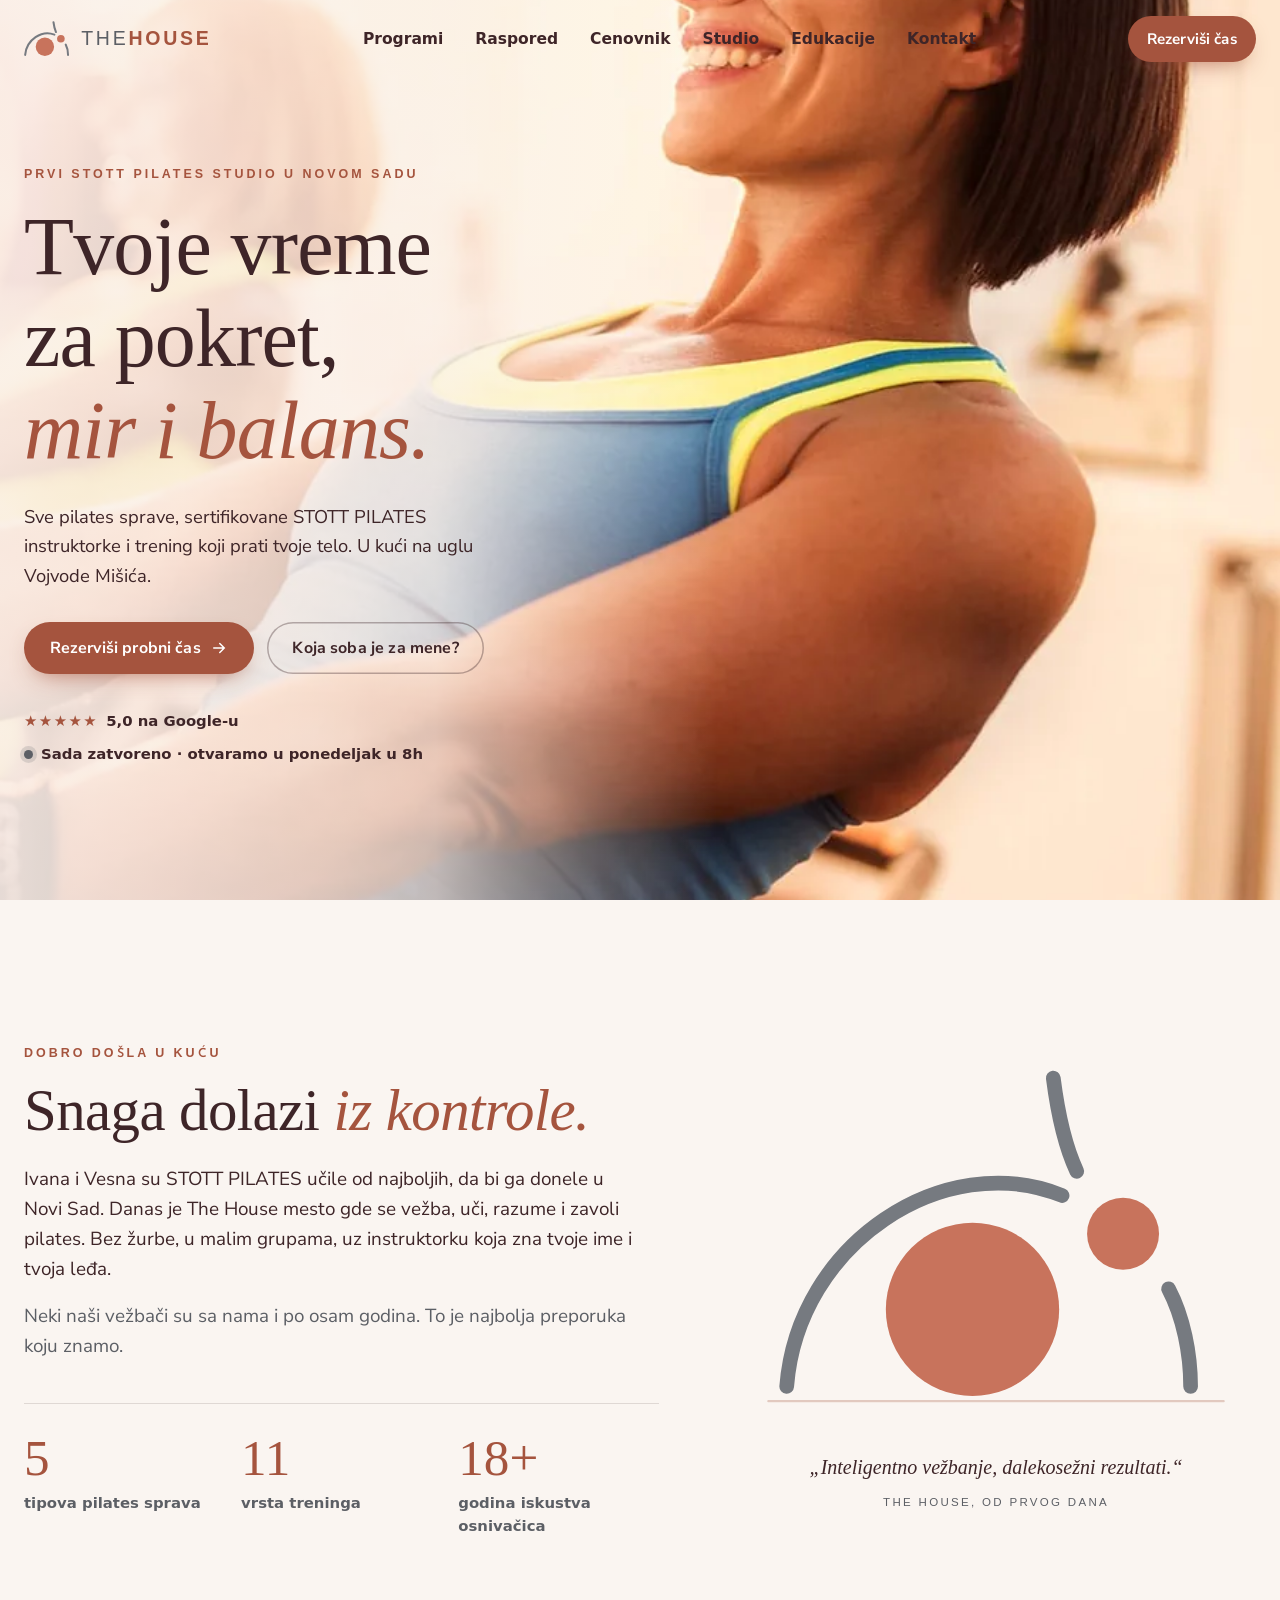
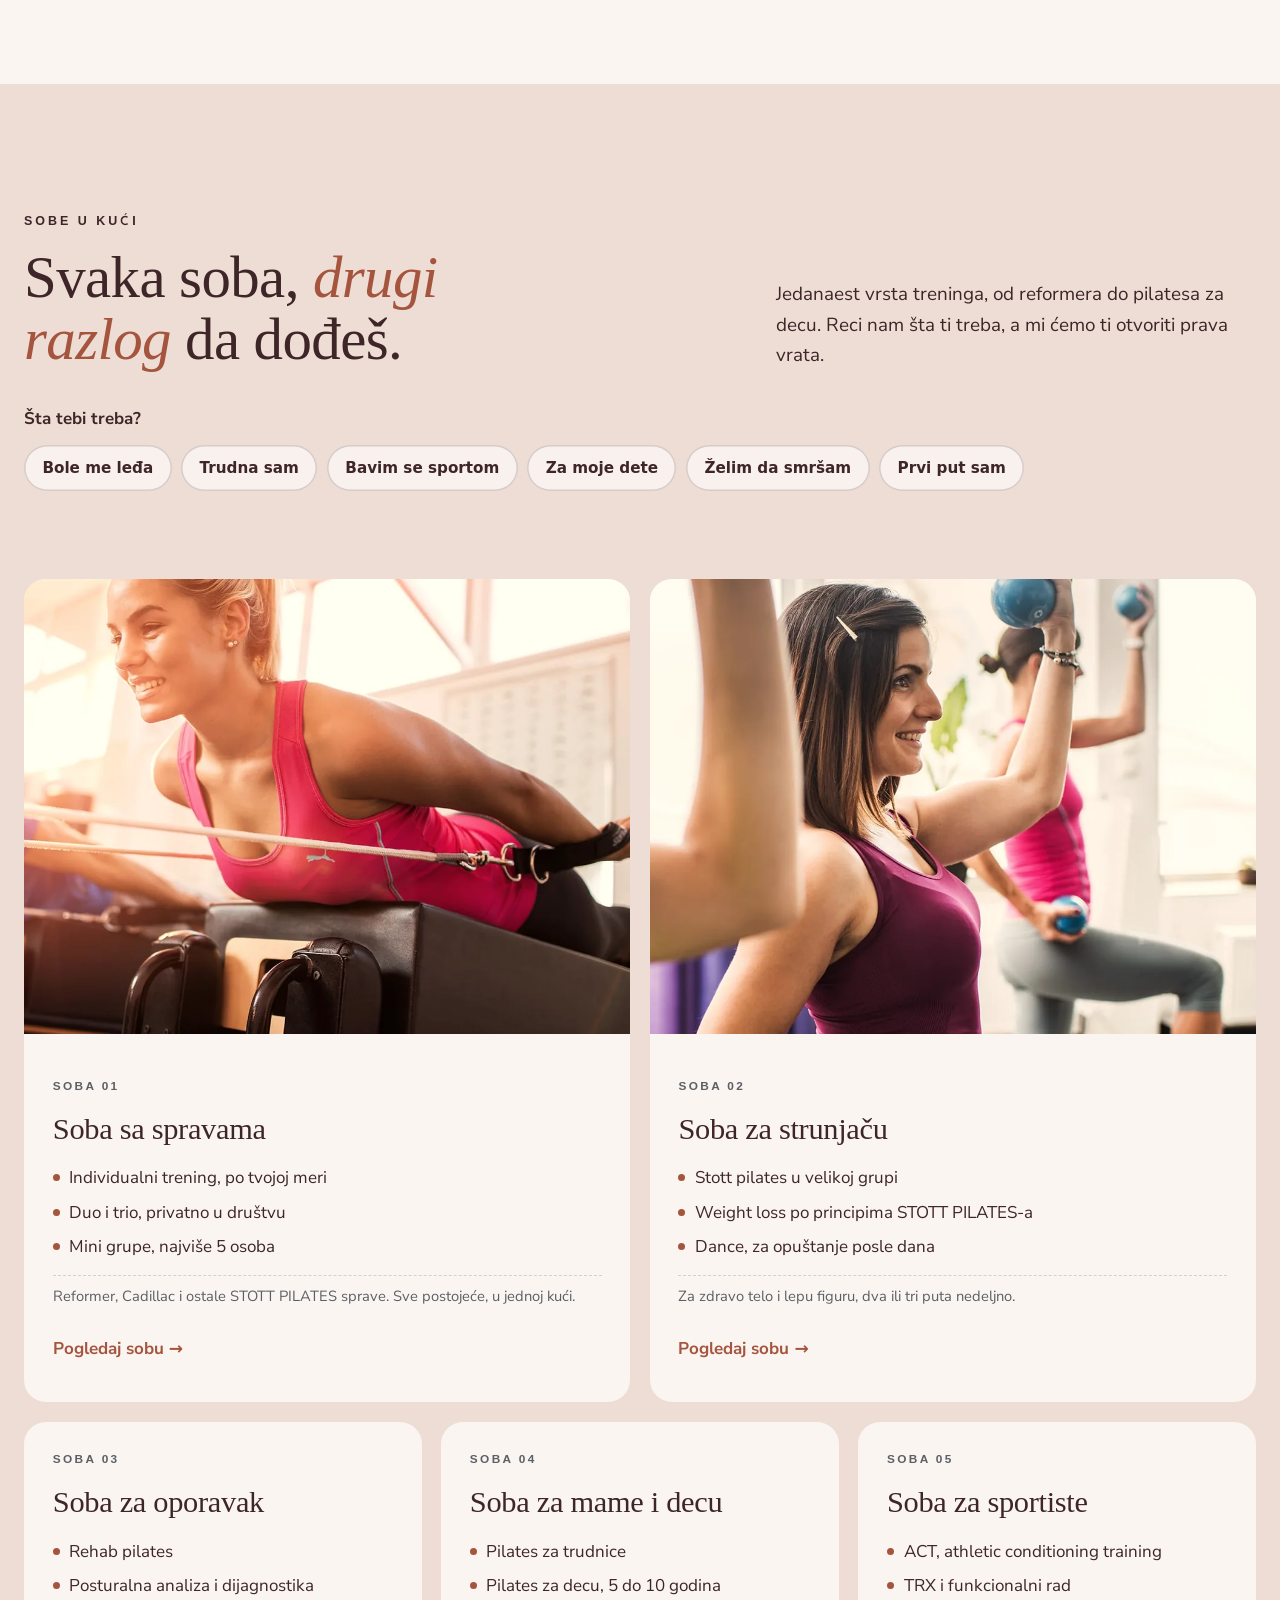
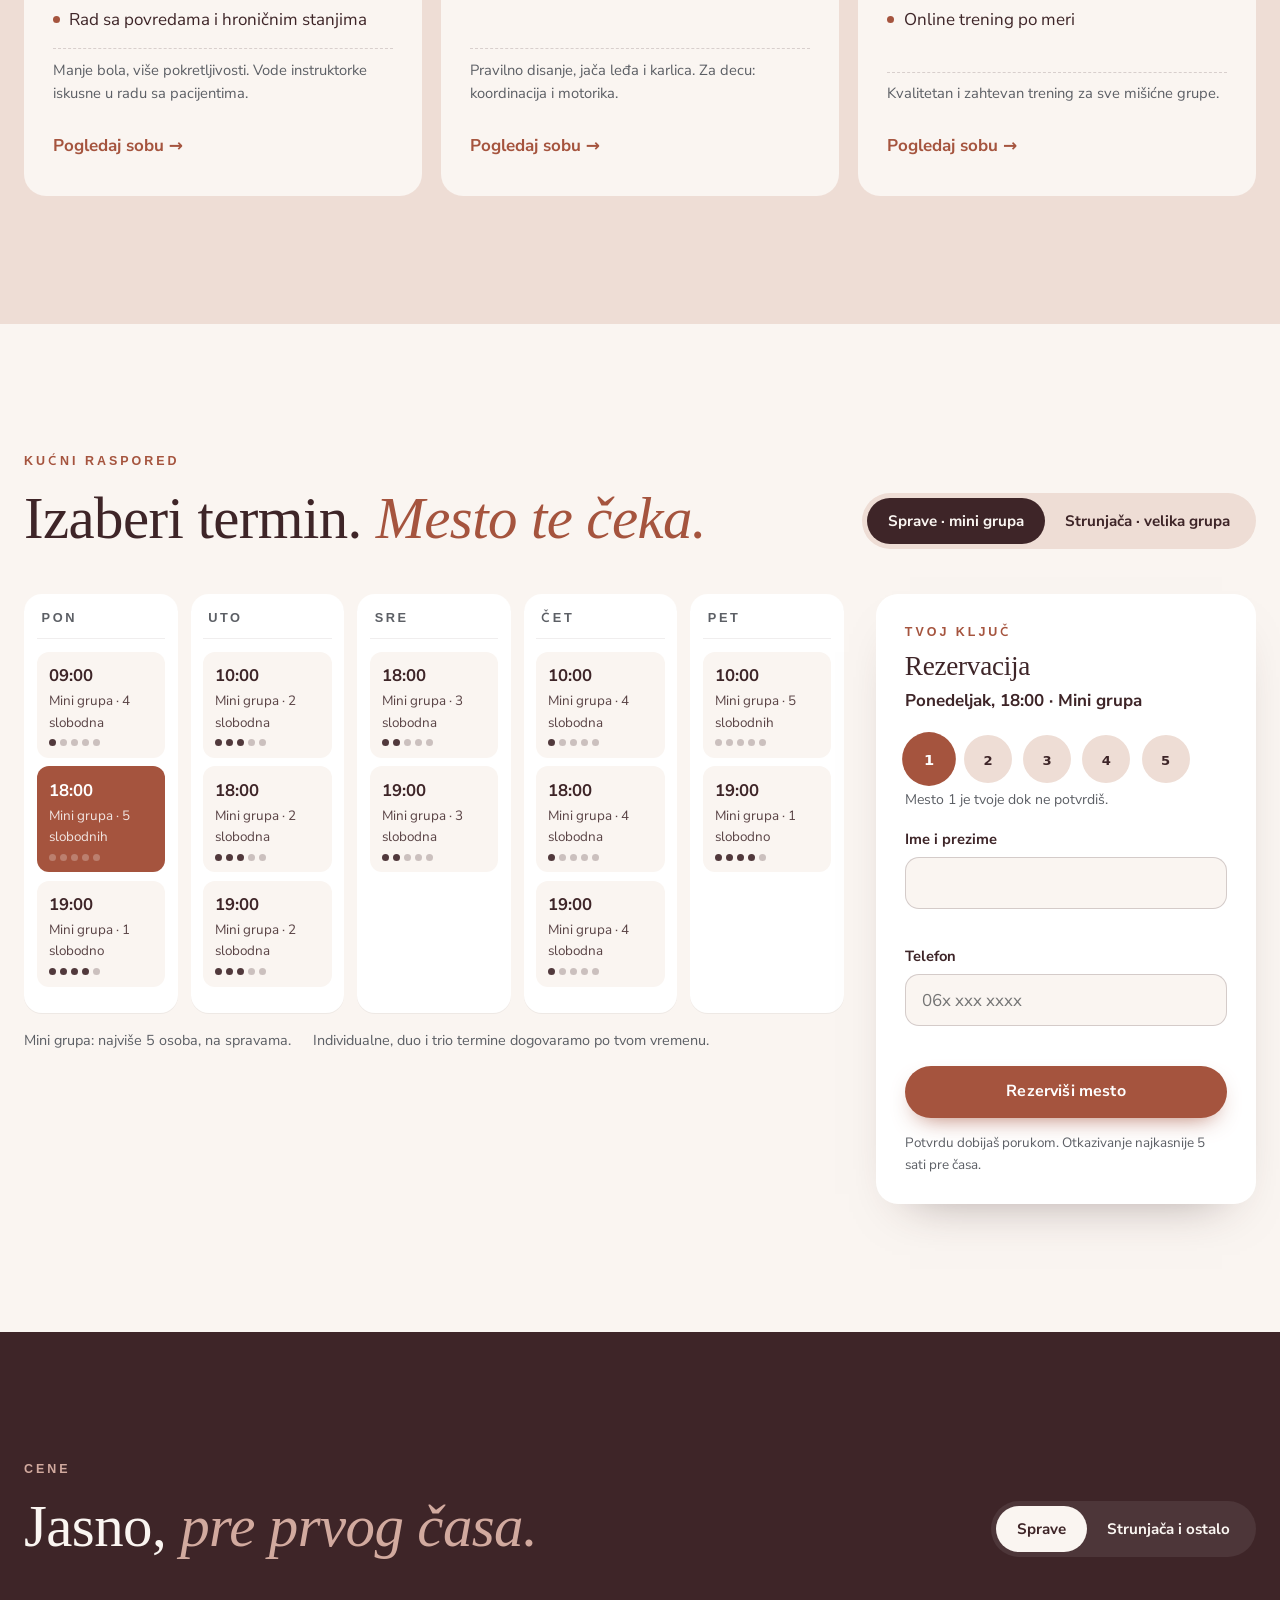
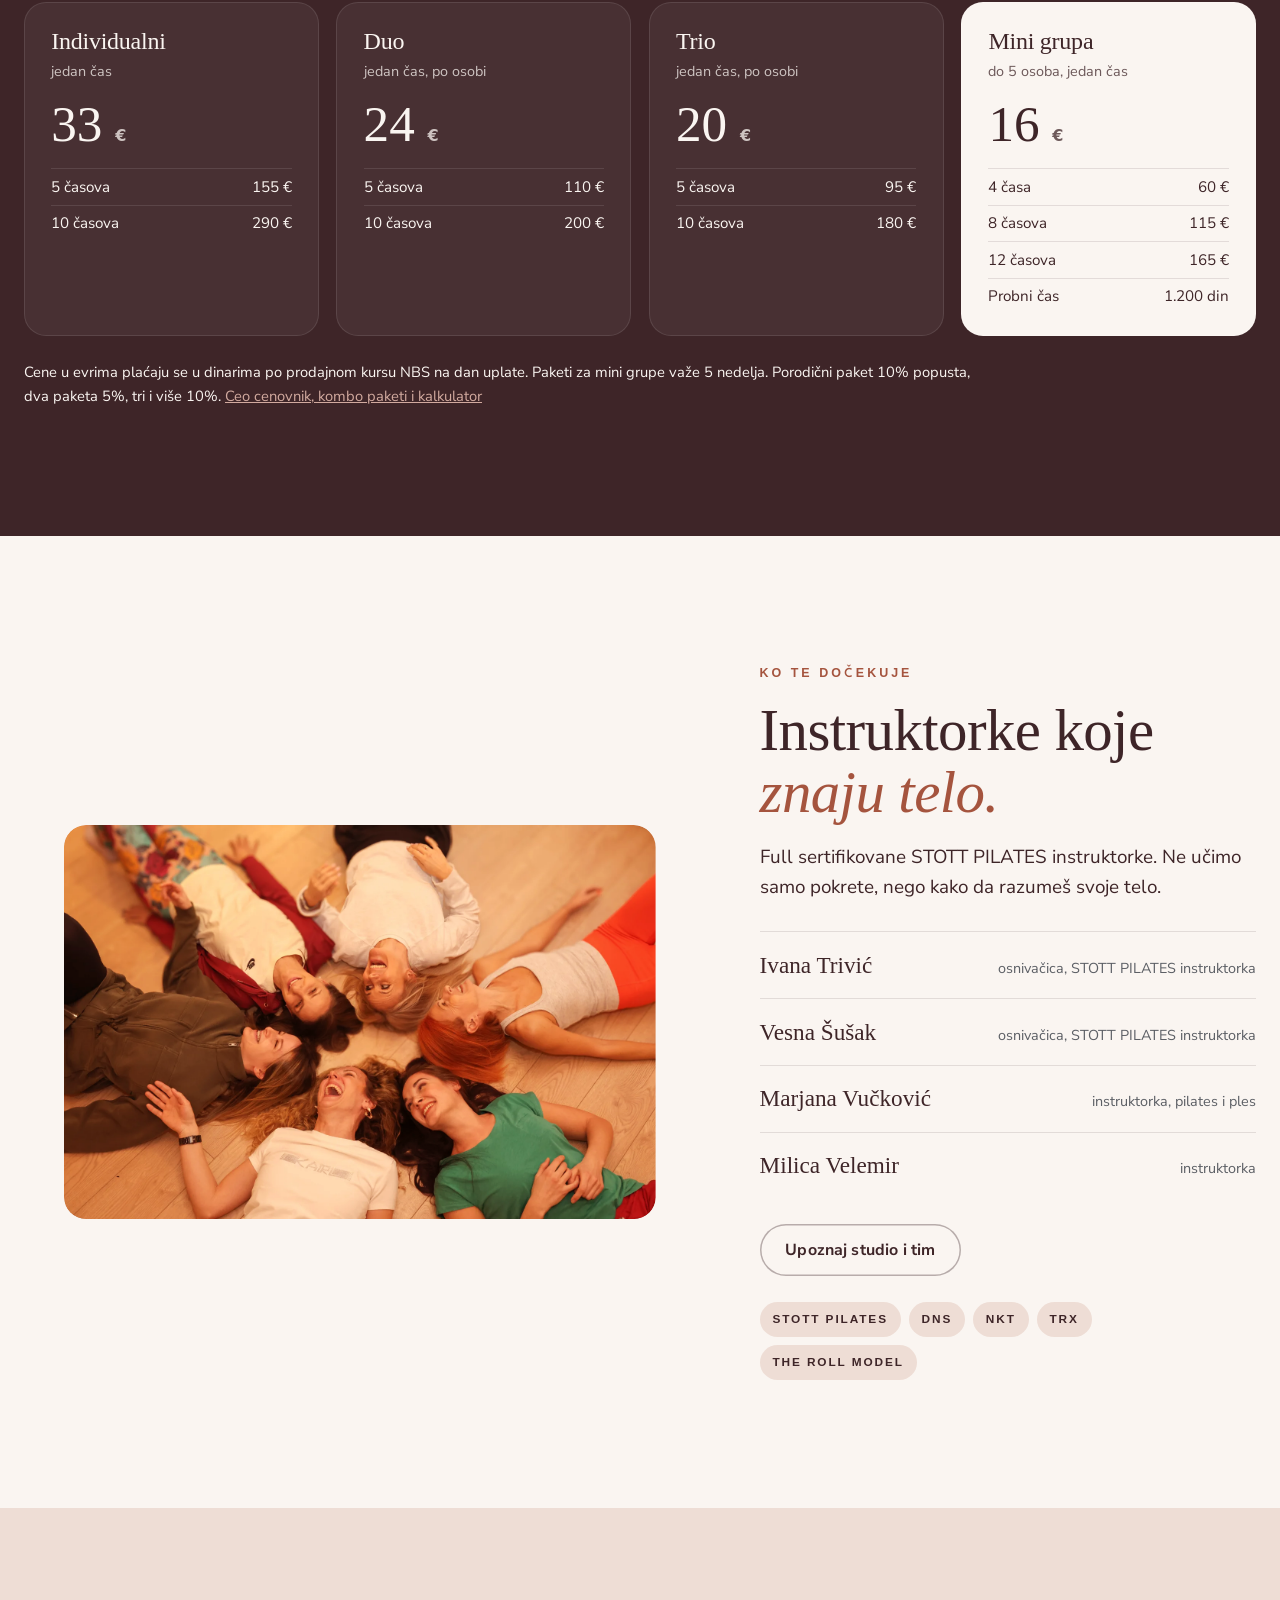
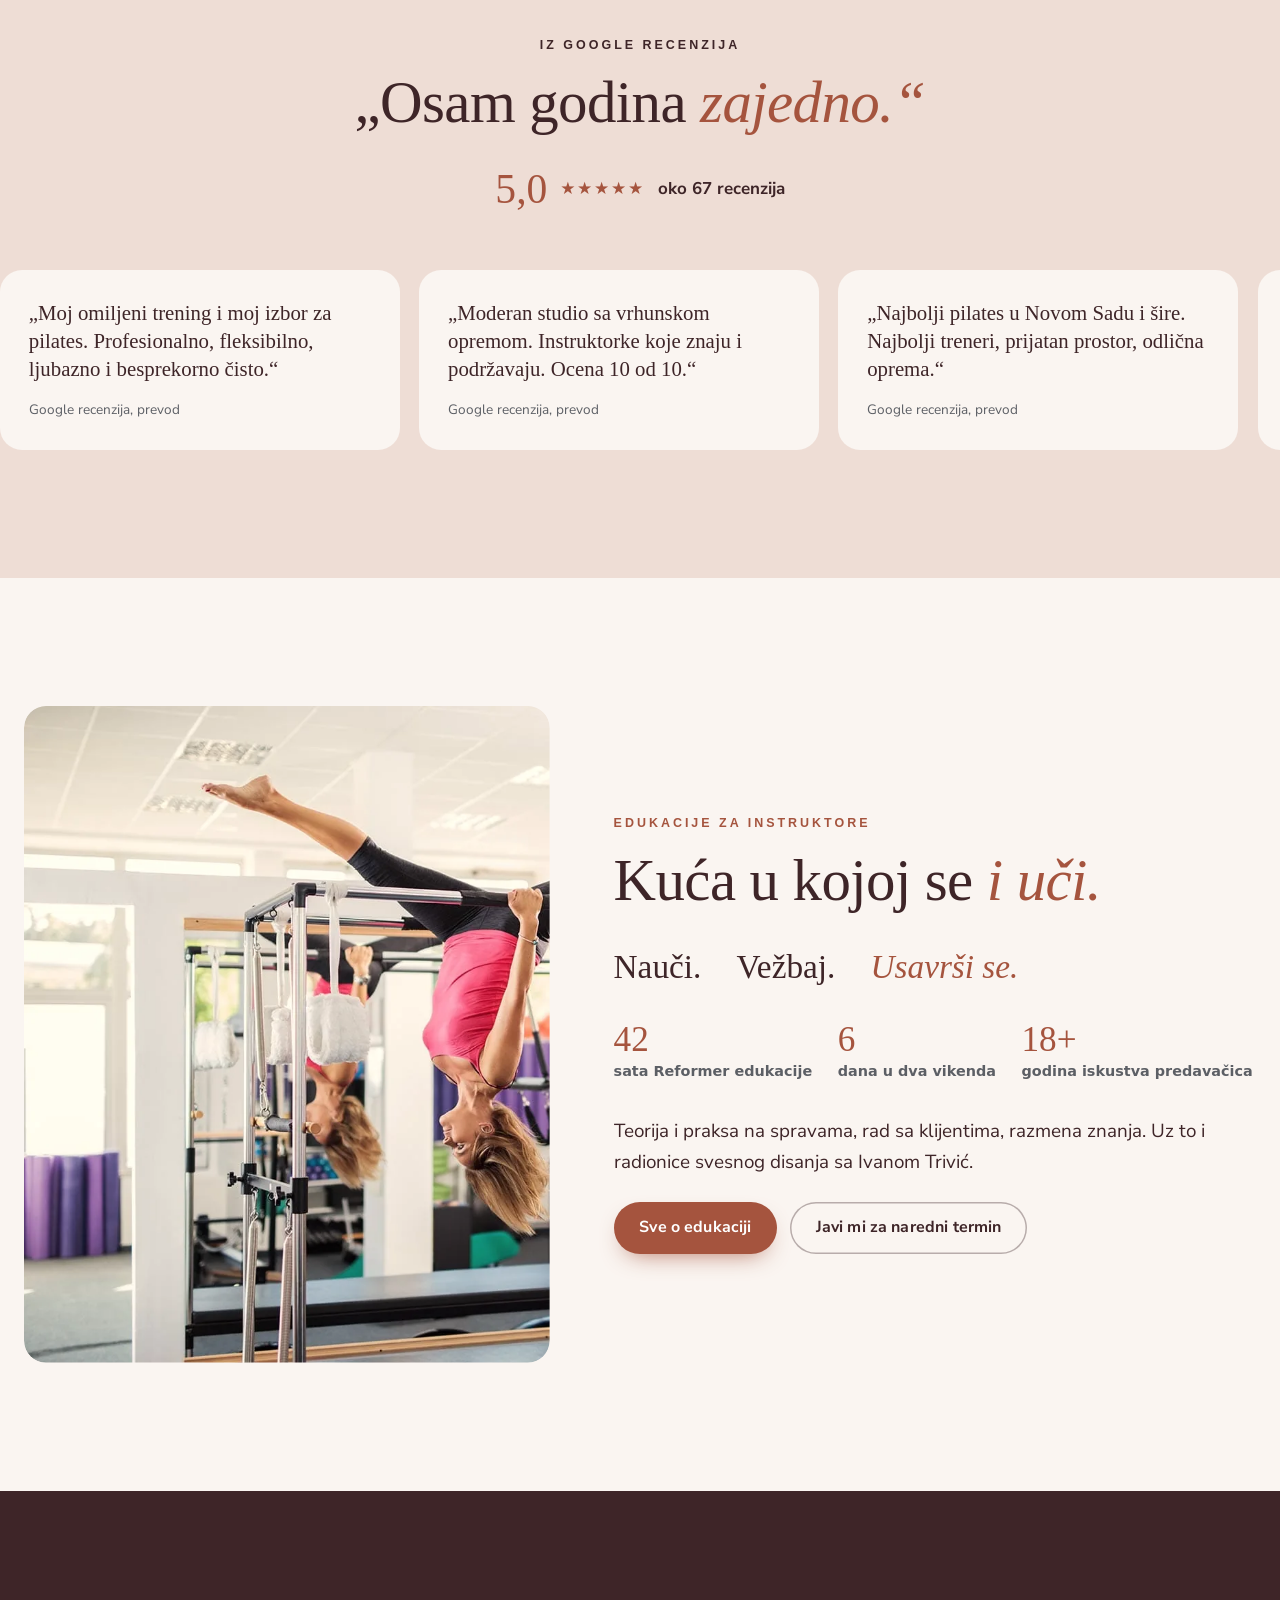
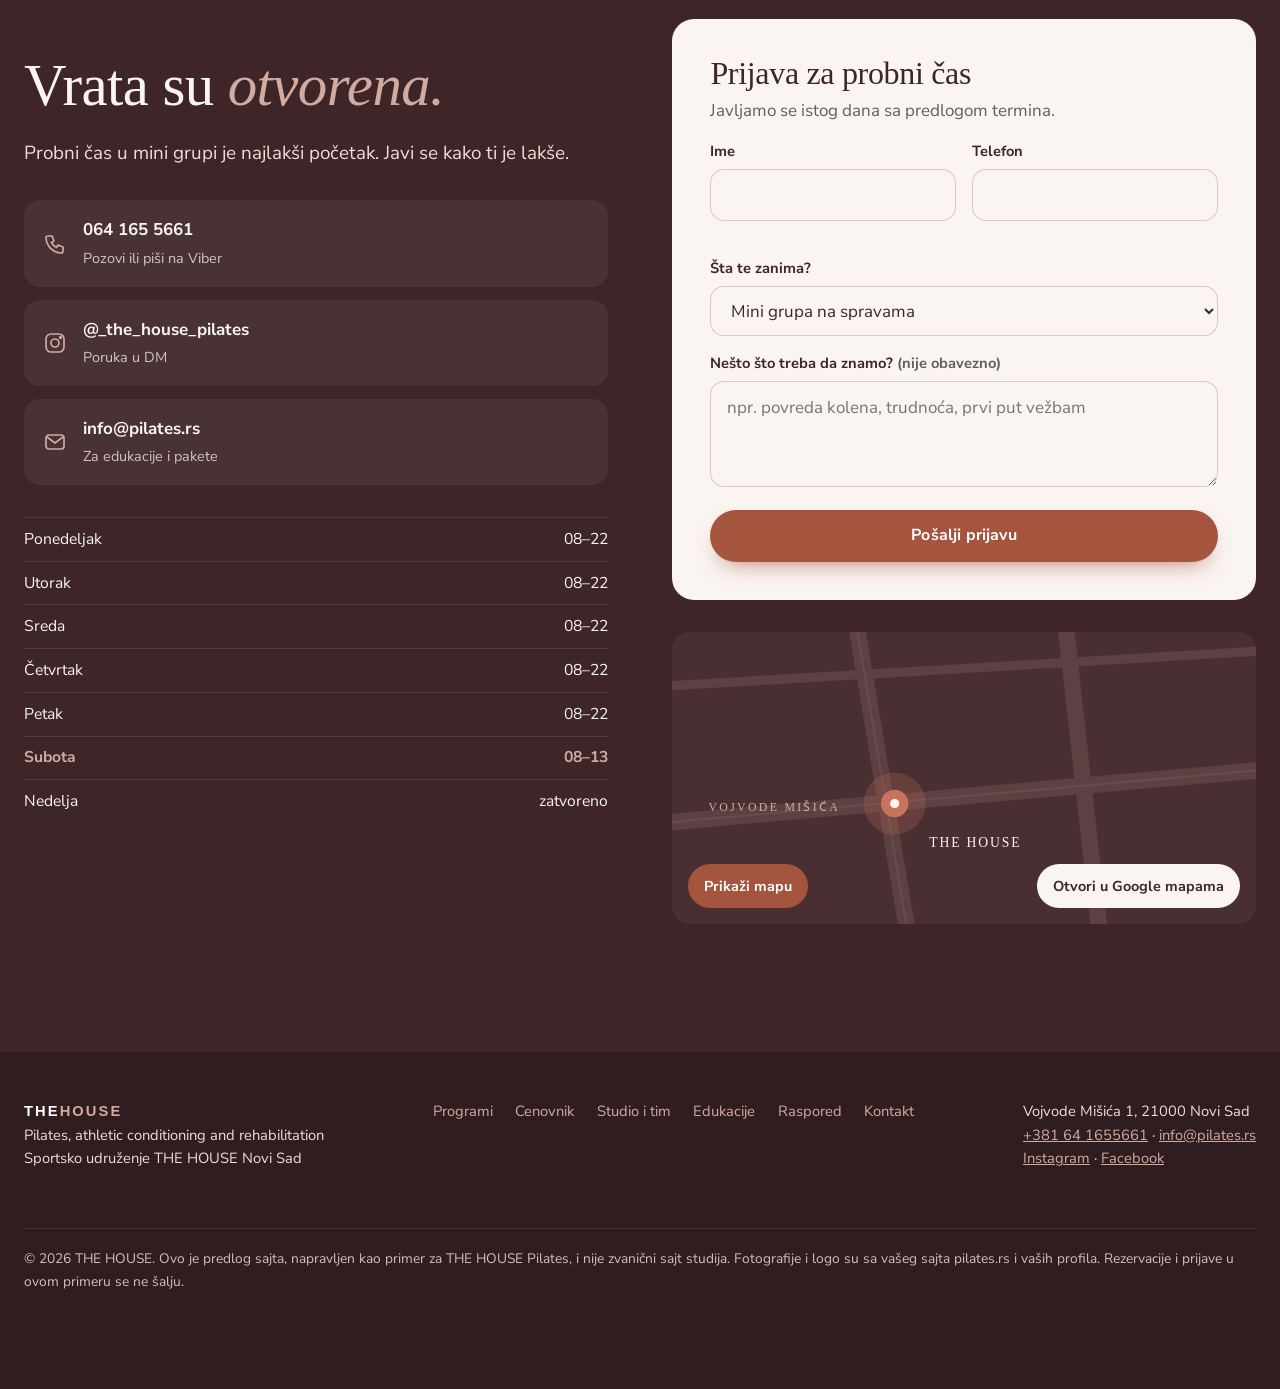
==== commit 5471ce76: "Prave fotografije sa pilates.rs umesto ilustracija Naslovna, sobe, tim, edukacije, programi po sobam" ====
--- a/index.html
+++ b/index.html
@@ -66,7 +66,7 @@
   <picture>
     <source media="(max-width:760px)" srcset="/assets/img/hero-mob.webp">
     <source srcset="/assets/img/hero-1400.webp 1400w, /assets/img/hero-2400.webp 2400w" sizes="100vw">
-    <img src="/assets/img/hero-2400.webp" alt="Prazan pilates studio u popodnevnom svetlu: reformer, Cadillac, opruge na zidu i lampioni od papira" fetchpriority="high">
+    <img src="/assets/img/hero-2400.webp" alt="Vežbačice na reformeru u studiju THE HOUSE, u popodnevnom svetlu" fetchpriority="high">
   </picture>
   <div class="wrap">
     <div class="hero-txt">
@@ -139,7 +139,7 @@
     <div class="grid-sobe" id="grid-sobe">
       <article class="soba velika r" data-id="sprave">
         <span class="pogodak-oznaka">Za tebe</span>
-        <img src="/assets/img/reformer.webp" alt="Reformer iz blizine: drvena šipka, kaiš i opruge" loading="lazy" width="1000" height="1250">
+        <img src="/assets/img/reformer.webp" alt="Vežba na stability chair spravi uz opruge reformera" loading="lazy" width="1000" height="1250">
         <div class="t">
           <span class="vrata">Soba 01</span>
           <h3>Soba sa spravama</h3>
@@ -150,7 +150,7 @@
       </article>
       <article class="soba velika r" data-id="strunjaca">
         <span class="pogodak-oznaka">Za tebe</span>
-        <img src="/assets/img/strunjaca.webp" alt="Strunjača sa loptom, obručem i valjkom na drvenom podu" loading="lazy" width="1000" height="1250">
+        <img src="/assets/img/strunjaca.webp" alt="Grupni trening na strunjači sa malim loptama" loading="lazy" width="1000" height="1250">
         <div class="t">
           <span class="vrata">Soba 02</span>
           <h3>Soba za strunjaču</h3>
@@ -267,7 +267,7 @@
 <section class="pad" id="tim" aria-labelledby="h-tim">
   <div class="wrap tim">
     <figure class="tim-foto r-img r">
-      <img src="/assets/img/tim.webp" alt="Instruktorke The House studija u pilates pozama na podu studija" loading="lazy" width="1600" height="1033">
+      <img src="/assets/img/tim.webp" alt="Instruktorke The House studija leže na podu studija i smeju se" loading="lazy" width="1600" height="1032">
     </figure>
     <div>
       <p class="label r">Ko te dočekuje</p>
@@ -309,7 +309,7 @@
 <!-- EDUKACIJE -->
 <section class="pad" id="edukacije" aria-labelledby="h-edu">
   <div class="wrap edu">
-    <figure class="edu-slika r-img r" style="margin:0"><img src="/assets/img/edu.webp" alt="Zid sa oprugama i lampioni od papira u studiju" loading="lazy" width="900" height="1125"></figure>
+    <figure class="edu-slika r-img r" style="margin:0"><img src="/assets/img/edu.webp" alt="Vežba na Cadillac spravi u studiju" loading="lazy" width="900" height="1125"></figure>
     <div>
       <p class="label r">Edukacije za instruktore</p>
       <h2 id="h-edu" class="r">Kuća u kojoj se <em>i uči.</em></h2>
@@ -390,7 +390,7 @@
       <li><a href="/programi">Programi</a></li><li><a href="/cenovnik">Cenovnik</a></li><li><a href="/studio">Studio i tim</a></li><li><a href="/edukacije">Edukacije</a></li><li><a href="/#raspored">Raspored</a></li><li><a href="/#kontakt">Kontakt</a></li>
     </ul>
     <div>Vojvode Mišića 1, 21000 Novi Sad<br><a href="tel:+381641655661">+381 64 1655661</a> · <a href="mailto:info@pilates.rs">info@pilates.rs</a><br><a href="https://www.instagram.com/_the_house_pilates/" rel="noopener">Instagram</a> · <a href="https://www.facebook.com/TheHousePilates/" rel="noopener">Facebook</a></div>
-    <p class="predlog">© <span data-godina>2026</span> THE HOUSE. Ovo je predlog sajta, napravljen kao primer za THE HOUSE Pilates, i nije zvanični sajt studija. Scene enterijera su ilustracije u stilu studija, a logo i fotografija tima su sa vaših profila. Rezervacije i prijave u ovom primeru se ne šalju.</p>
+    <p class="predlog">© <span data-godina>2026</span> THE HOUSE. Ovo je predlog sajta, napravljen kao primer za THE HOUSE Pilates, i nije zvanični sajt studija. Fotografije i logo su sa vašeg sajta pilates.rs i vaših profila. Rezervacije i prijave u ovom primeru se ne šalju.</p>
   </div>
 </footer>
 
--- a/assets/site.css
+++ b/assets/site.css
@@ -460,3 +460,11 @@
 .soba.velika .t{display:flex;flex-direction:column;gap:.9rem}
 .meni a.btn{display:flex;align-items:center;justify-content:center;font-family:var(--f-body);font-size:1rem;padding:0 1.6rem}
 .meni .meni-kontakt a{display:inline;font-family:inherit;font-size:inherit;padding:0;font-weight:700;color:var(--sljiva)}
+/* prave fotografije */
+.osoba{grid-template-columns:88px 1fr}
+img.ini{width:88px;height:88px;border-radius:50%;object-fit:cover;object-position:50% 30%}
+.sprave{grid-template-columns:repeat(5,1fr)}
+.sprava img{width:100%;aspect-ratio:1;object-fit:contain;background:#fff;border-radius:12px;margin-bottom:.8rem}
+.blok-slika img{aspect-ratio:3/2}
+@media (max-width:960px){.sprave{grid-template-columns:repeat(3,1fr)}}
+@media (max-width:600px){.sprave{grid-template-columns:1fr 1fr}.osoba{grid-template-columns:72px 1fr}img.ini{width:72px;height:72px}}
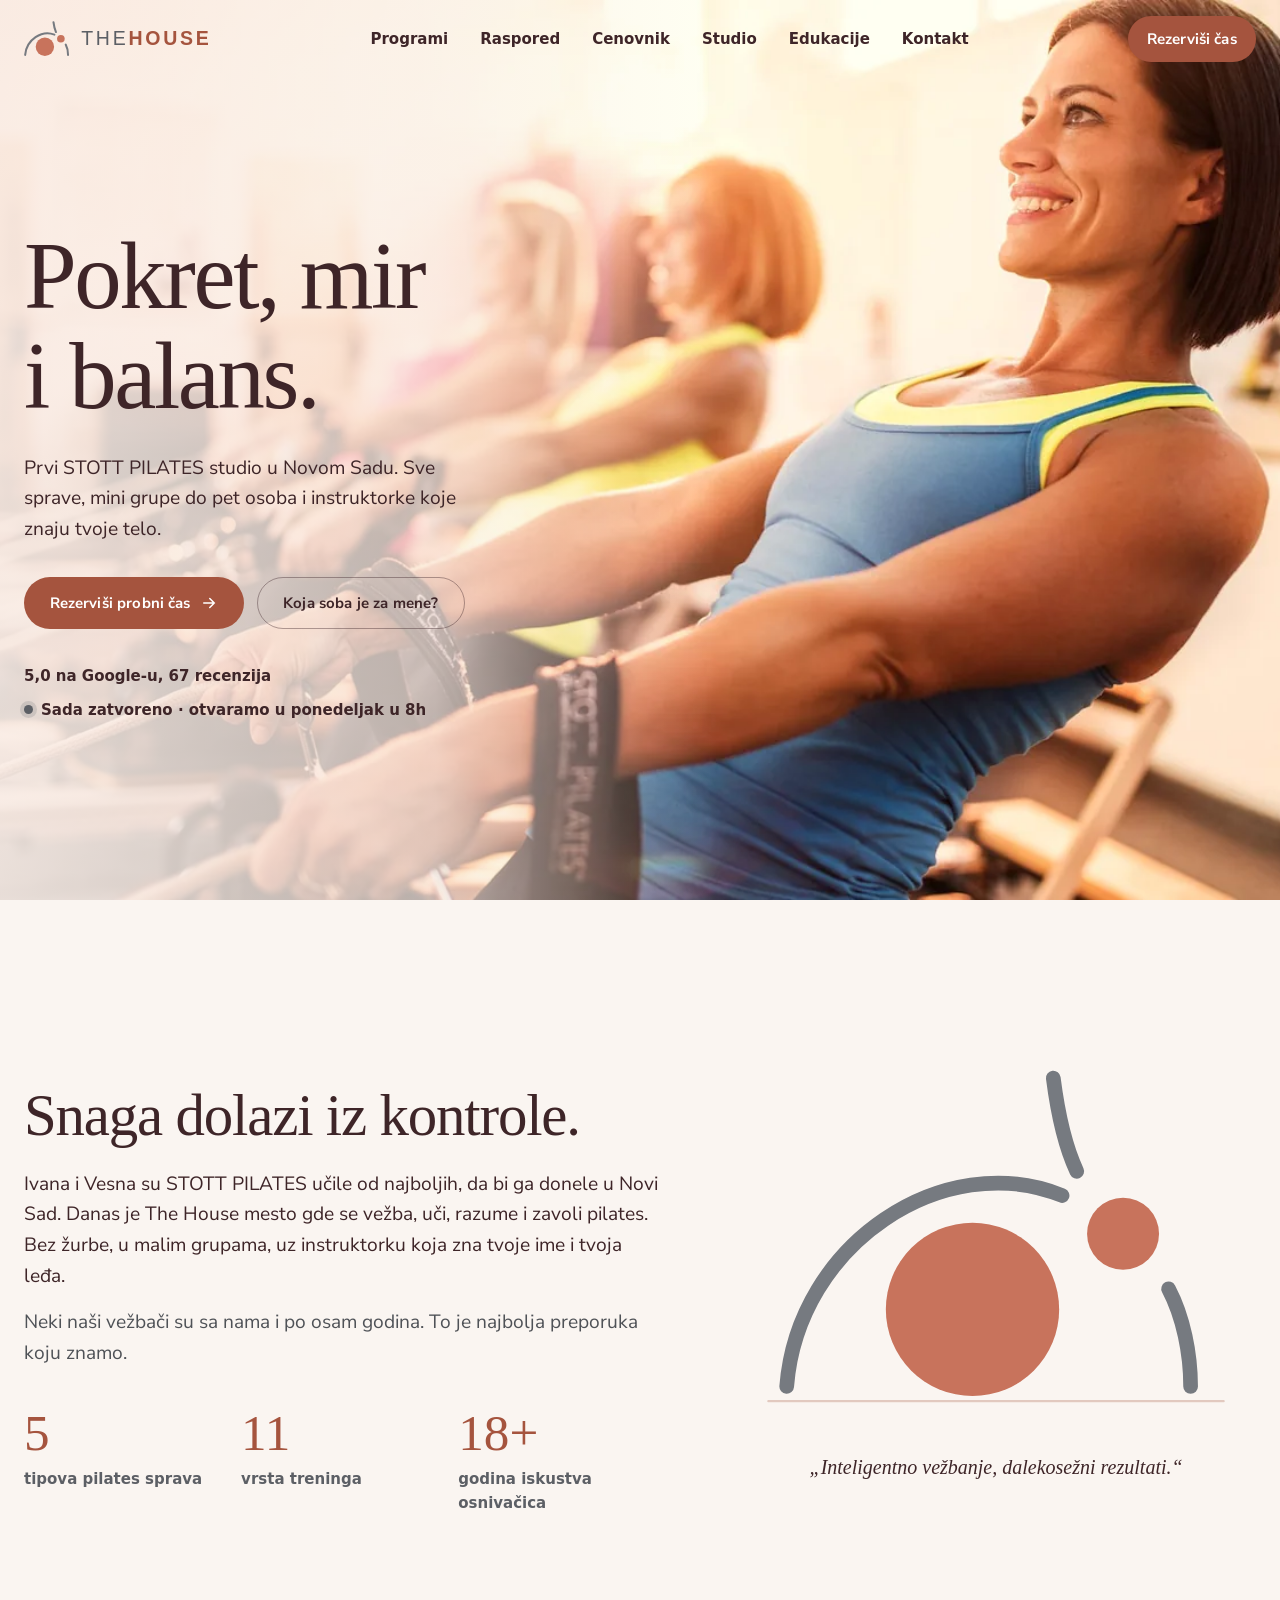
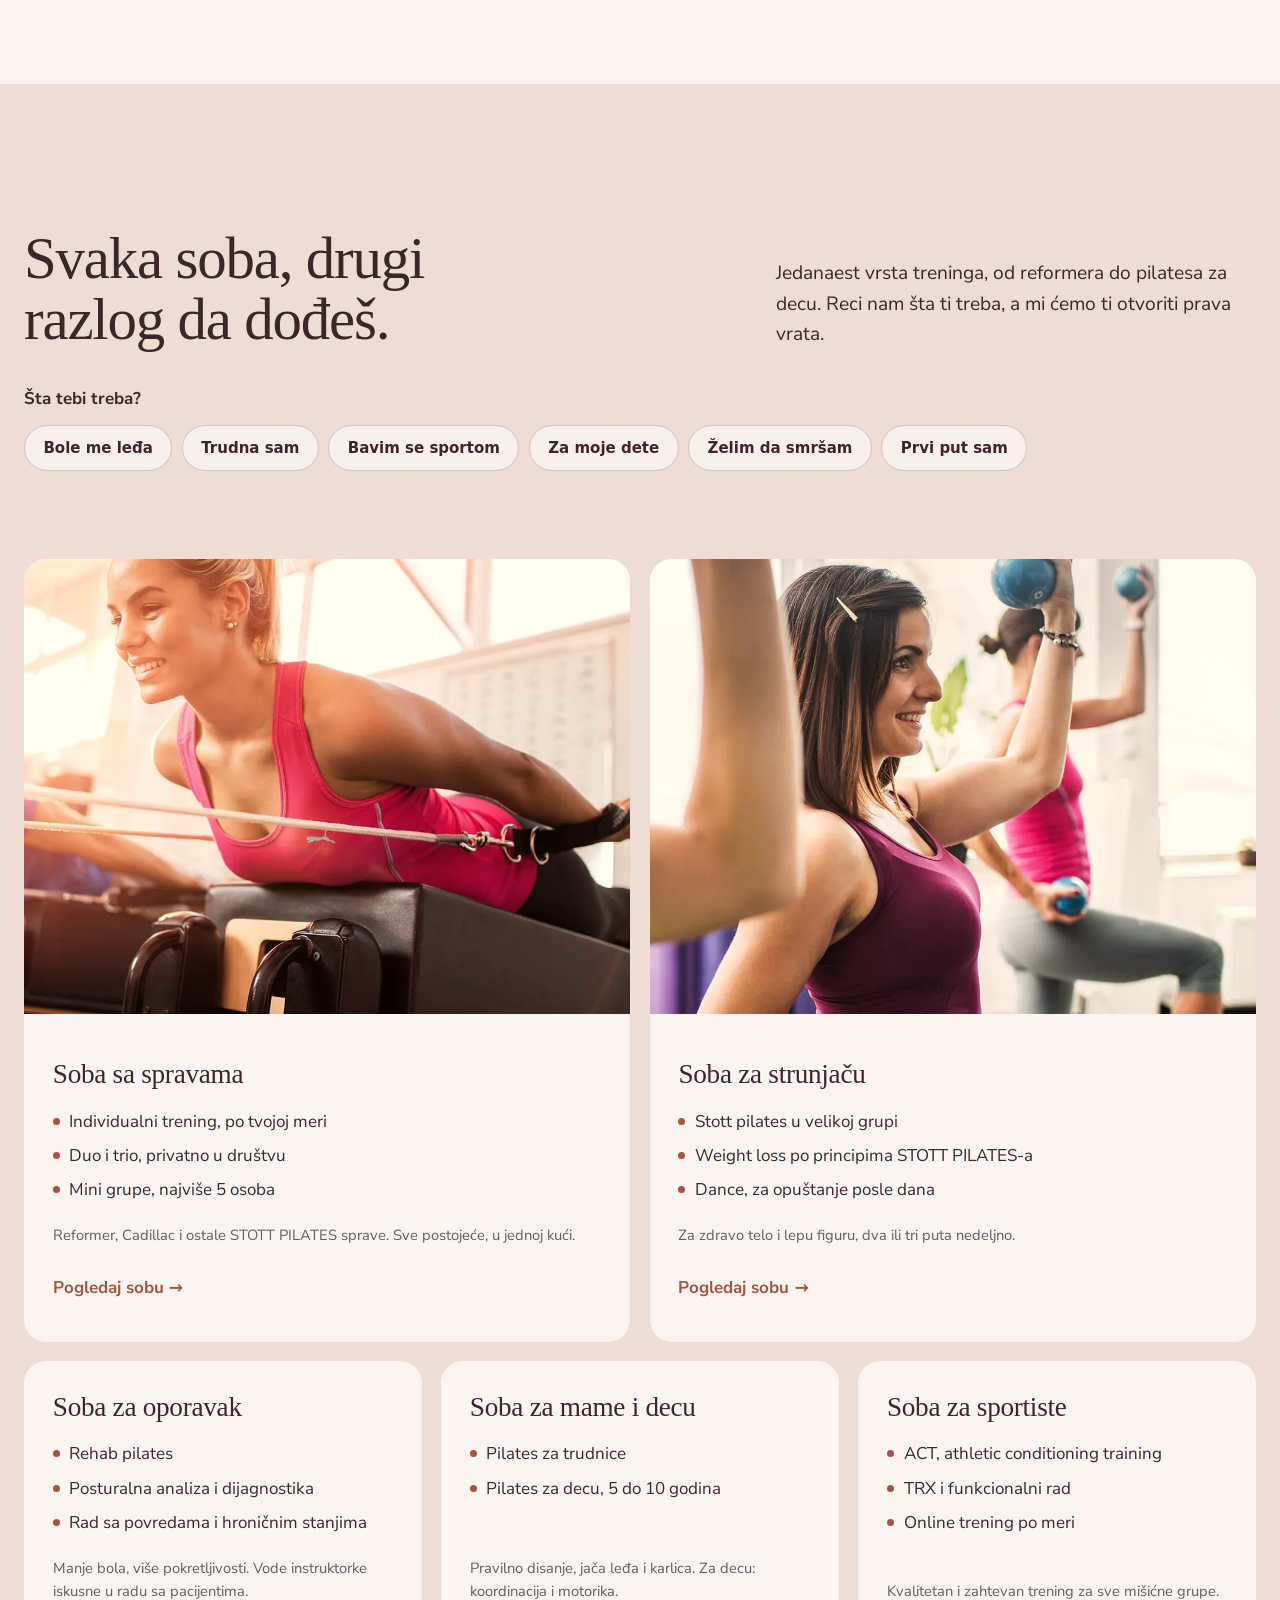
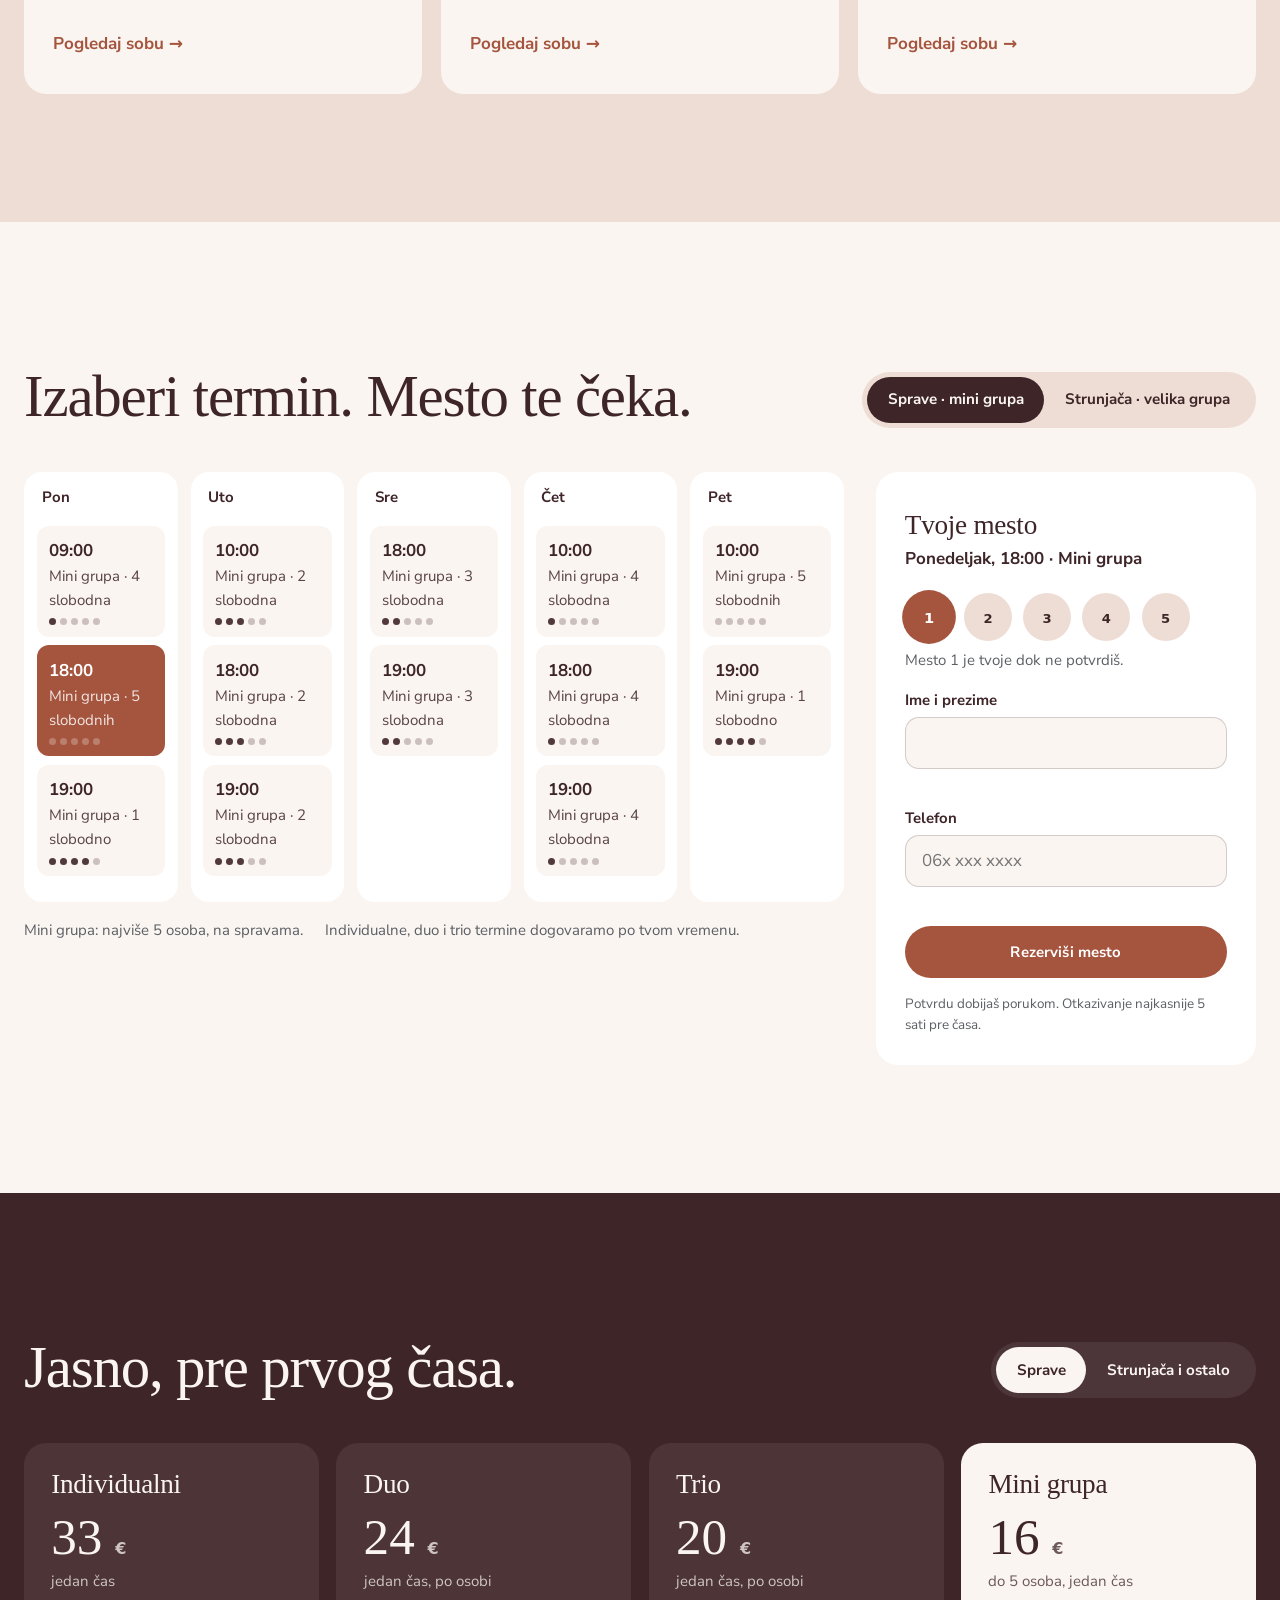
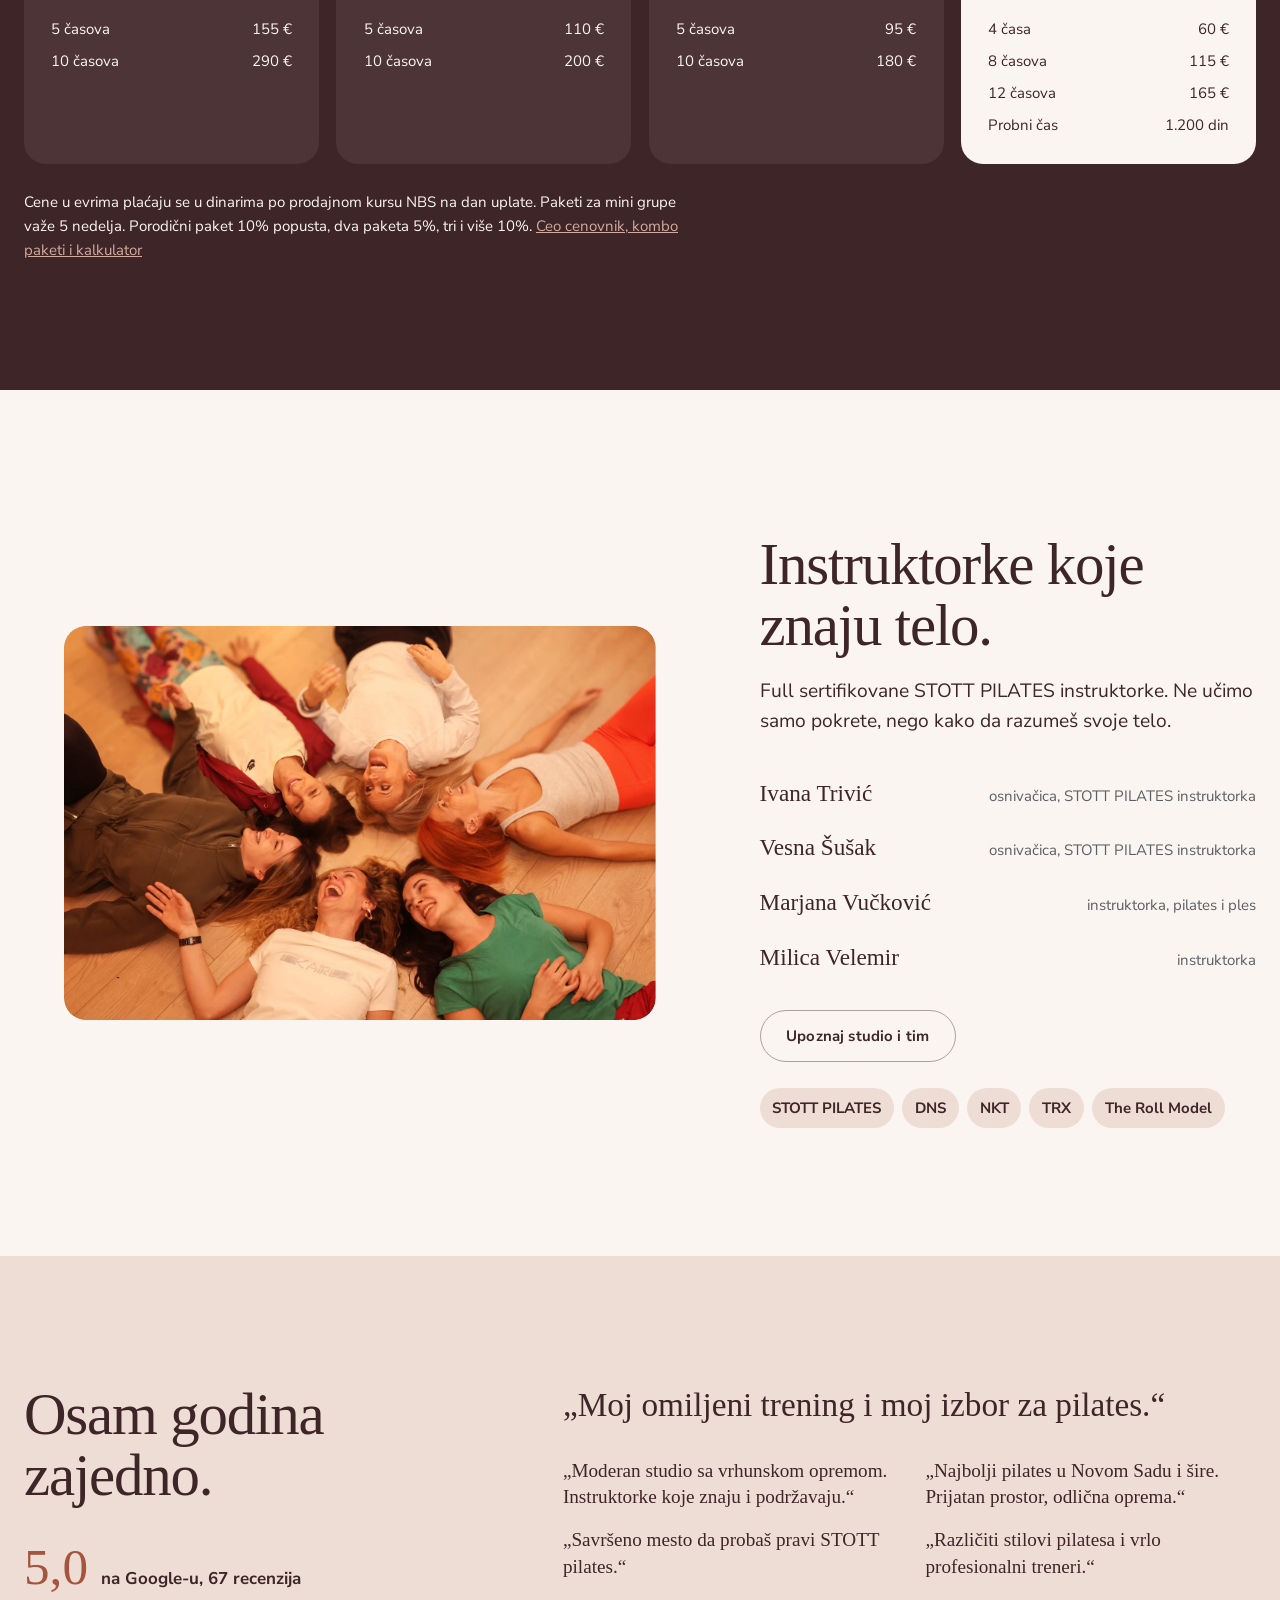
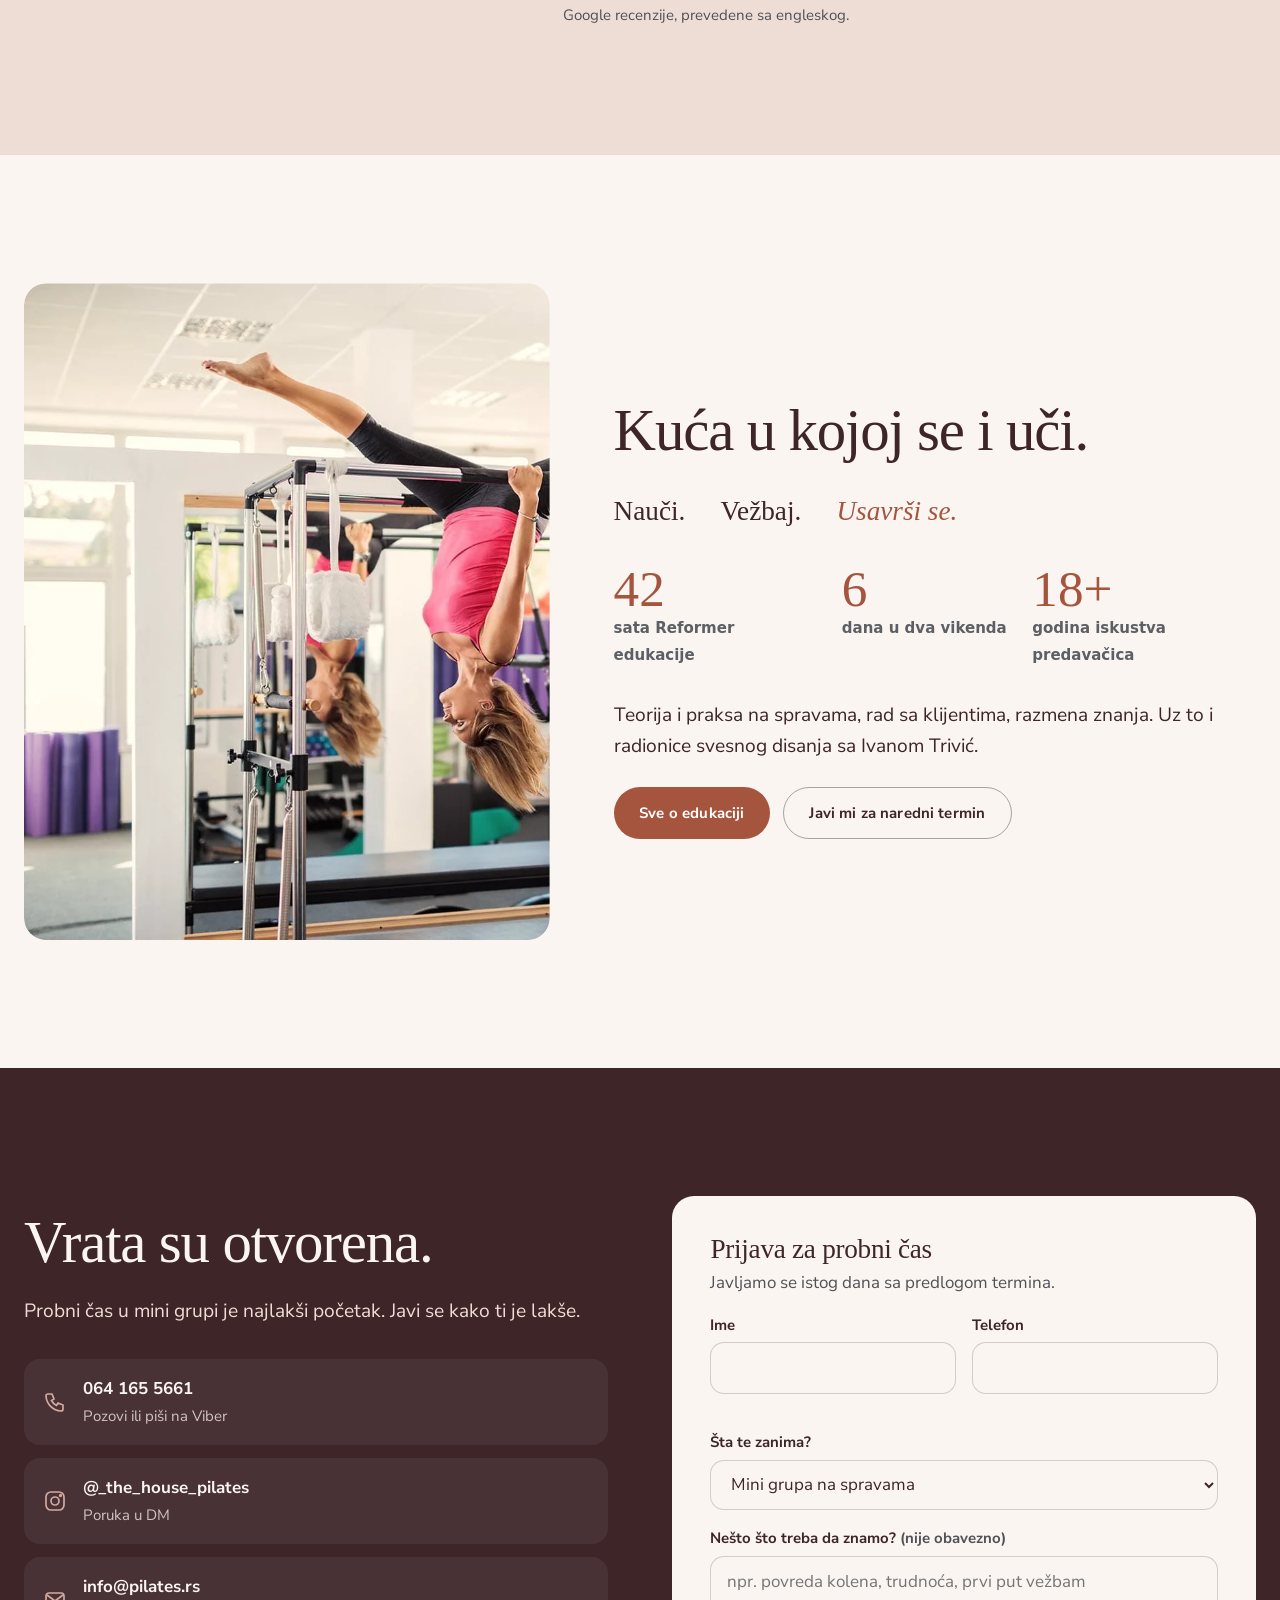
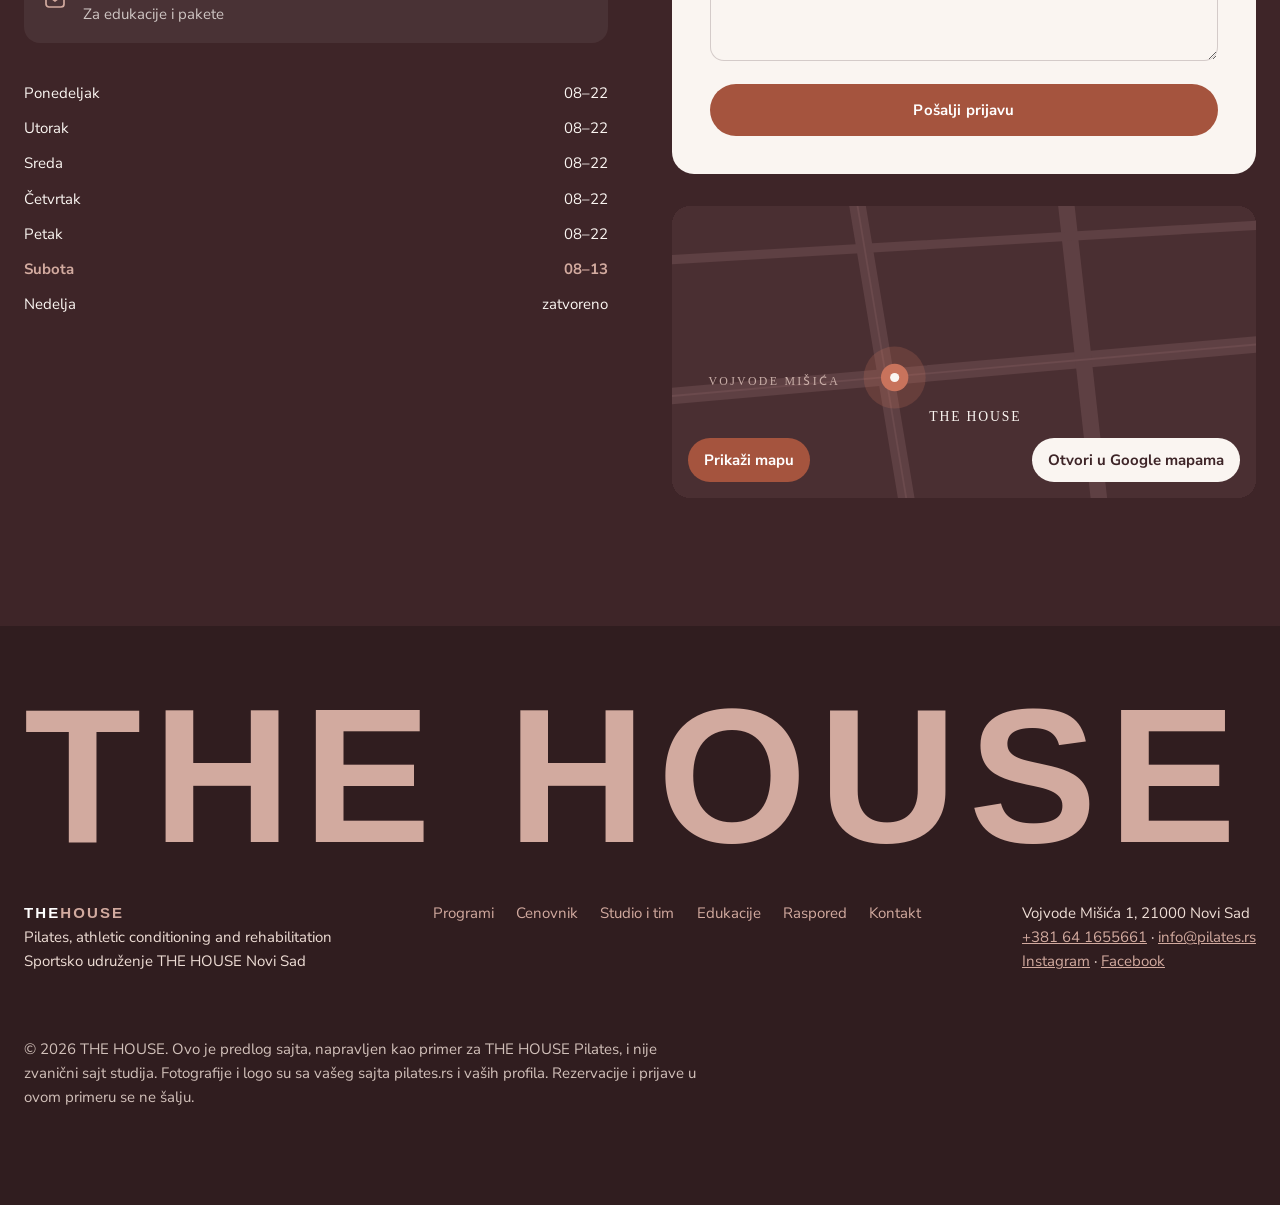
==== commit fc5feca3: "v2: čistiji dizajn za poređenje Naslovna u dva reda, tablet sa posebnim isečkom slike, bez natpisa i" ====
--- a/index.html
+++ b/index.html
@@ -15,8 +15,8 @@
 <meta name="theme-color" content="#FAF5F1">
 <link rel="icon" href="data:image/svg+xml,%3Csvg xmlns='http://www.w3.org/2000/svg' viewBox='0 90 590 450'%3E%3Cpath d='M15 525C30 330 230 200 390 265' fill='none' stroke='%23767A80' stroke-width='34' stroke-linecap='round'/%3E%3Ccircle cx='268' cy='420' r='118' fill='%23C8735C'/%3E%3Ccircle cx='473' cy='317' r='49' fill='%23C8735C'/%3E%3C/svg%3E">
 <link rel="preload" href="/assets/fonts/fraunces-latin-full-normal.woff2" as="font" type="font/woff2" crossorigin>
-<link rel="preload" href="/assets/img/hero-2400.webp" as="image" media="(min-width: 761px)">
-<link rel="preload" href="/assets/img/hero-mob.webp" as="image" media="(max-width: 760px)">
+<link rel="preload" href="/assets/img/hero-2400.webp" as="image" media="(min-width: 1101px)">
+<link rel="preload" href="/assets/img/hero-mob.webp" as="image" media="(max-width: 1100px)">
 <link rel="stylesheet" href="/assets/fonts.css">
 <link rel="stylesheet" href="/assets/site.css">
 </head>
@@ -64,21 +64,20 @@
 <!-- ULAZ -->
 <section class="hero" id="ulaz" aria-labelledby="h1">
   <picture>
-    <source media="(max-width:760px)" srcset="/assets/img/hero-mob.webp">
+    <source media="(max-width:1100px)" srcset="/assets/img/hero-mob.webp">
     <source srcset="/assets/img/hero-1400.webp 1400w, /assets/img/hero-2400.webp 2400w" sizes="100vw">
     <img src="/assets/img/hero-2400.webp" alt="Vežbačice na reformeru u studiju THE HOUSE, u popodnevnom svetlu" fetchpriority="high">
   </picture>
   <div class="wrap">
     <div class="hero-txt">
-      <p class="label fade d1">Prvi STOTT PILATES studio u Novom Sadu</p>
-      <h1 id="h1"><span class="l"><span>Tvoje vreme</span></span><span class="l"><span>za pokret,</span></span><span class="l"><span><em>mir i balans.</em></span></span></h1>
-      <p class="lead fade d1">Sve pilates sprave, sertifikovane STOTT PILATES instruktorke i trening koji prati tvoje telo. U kući na uglu Vojvode Mišića.</p>
+      <h1 id="h1"><span class="l"><span>Pokret, mir</span></span><span class="l"><span>i balans.</span></span></h1>
+      <p class="lead fade d1">Prvi STOTT PILATES studio u Novom Sadu. Sve sprave, mini grupe do pet osoba i instruktorke koje znaju tvoje telo.</p>
       <div class="hero-cta fade d2">
         <a class="btn btn-t" href="#raspored">Rezerviši probni čas <svg viewBox="0 0 24 24" fill="none" stroke="currentColor" stroke-width="2" stroke-linecap="round"><path d="M5 12h14M13 6l6 6-6 6"/></svg></a>
         <a class="btn btn-o" href="#sobe">Koja soba je za mene?</a>
       </div>
       <div class="trust fade d3">
-        <span><span class="stars" aria-hidden="true">★★★★★</span> 5,0 na Google-u</span>
+        <span>5,0 na Google-u, 67 recenzija</span>
         <span id="status"><span class="dot"></span><span>Pon–pet 8–22, sub 8–13</span></span>
       </div>
     </div>
@@ -89,8 +88,7 @@
 <section class="pad" aria-labelledby="h-dom">
   <div class="wrap dom">
     <div>
-      <p class="label r">Dobro došla u kuću</p>
-      <h2 id="h-dom" class="r">Snaga dolazi <em>iz kontrole.</em></h2>
+      <h2 id="h-dom" class="r">Snaga dolazi iz kontrole.</h2>
       <p class="lead r">Ivana i Vesna su STOTT PILATES učile od najboljih, da bi ga donele u Novi Sad. Danas je The House mesto gde se vežba, uči, razume i zavoli pilates. Bez žurbe, u malim grupama, uz instruktorku koja zna tvoje ime i tvoja leđa.</p>
       <p class="lead r muted">Neki naši vežbači su sa nama i po osam godina. To je najbolja preporuka koju znamo.</p>
       <div class="brojke r">
@@ -108,7 +106,7 @@
         <path class="draw" style="--len:150;transition-delay:.9s" d="M535 392C555 430 565 480 565 525" stroke="#767A80" stroke-width="20"/>
         <line class="draw" style="--len:620;transition-delay:1.2s" x1="-10" y1="545" x2="610" y2="545" stroke="#E2C9BF" stroke-width="3"/>
       </g></svg>
-      <figcaption class="citat">„Inteligentno vežbanje, dalekosežni rezultati.“<small>The House, od prvog dana</small></figcaption>
+      <figcaption class="citat">„Inteligentno vežbanje, dalekosežni rezultati.“</figcaption>
     </figure>
   </div>
 </section>
@@ -118,8 +116,7 @@
   <div class="wrap">
     <div class="sobe-head">
       <div>
-        <p class="label r">Sobe u kući</p>
-        <h2 id="h-sobe" class="r">Svaka soba, <em>drugi razlog</em> da dođeš.</h2>
+        <h2 id="h-sobe" class="r">Svaka soba, drugi razlog da dođeš.</h2>
       </div>
       <p class="lead r" style="max-width:30rem">Jedanaest vrsta treninga, od reformera do pilatesa za decu. Reci nam šta ti treba, a mi ćemo ti otvoriti prava vrata.</p>
     </div>
@@ -138,51 +135,46 @@
 
     <div class="grid-sobe" id="grid-sobe">
       <article class="soba velika r" data-id="sprave">
-        <span class="pogodak-oznaka">Za tebe</span>
+        
         <img src="/assets/img/reformer.webp" alt="Vežba na stability chair spravi uz opruge reformera" loading="lazy" width="1000" height="1250">
         <div class="t">
-          <span class="vrata">Soba 01</span>
           <h3>Soba sa spravama</h3>
           <ul><li>Individualni trening, po tvojoj meri</li><li>Duo i trio, privatno u društvu</li><li>Mini grupe, najviše 5 osoba</li></ul>
           <p class="za">Reformer, Cadillac i ostale STOTT PILATES sprave. Sve postojeće, u jednoj kući.</p>
           <a class="soba-link" href="/programi#sprave">Pogledaj sobu →</a>
         </div>
-      </article>
+      <span class="pogodak-oznaka">Za tebe</span></article>
       <article class="soba velika r" data-id="strunjaca">
-        <span class="pogodak-oznaka">Za tebe</span>
+        
         <img src="/assets/img/strunjaca.webp" alt="Grupni trening na strunjači sa malim loptama" loading="lazy" width="1000" height="1250">
         <div class="t">
-          <span class="vrata">Soba 02</span>
           <h3>Soba za strunjaču</h3>
           <ul><li>Stott pilates u velikoj grupi</li><li>Weight loss po principima STOTT PILATES-a</li><li>Dance, za opuštanje posle dana</li></ul>
           <p class="za">Za zdravo telo i lepu figuru, dva ili tri puta nedeljno.</p>
           <a class="soba-link" href="/programi#strunjaca">Pogledaj sobu →</a>
         </div>
-      </article>
+      <span class="pogodak-oznaka">Za tebe</span></article>
       <article class="soba r" data-id="oporavak">
-        <span class="pogodak-oznaka">Za tebe</span>
-        <span class="vrata">Soba 03</span>
+        
         <h3>Soba za oporavak</h3>
         <ul><li>Rehab pilates</li><li>Posturalna analiza i dijagnostika</li><li>Rad sa povredama i hroničnim stanjima</li></ul>
         <p class="za">Manje bola, više pokretljivosti. Vode instruktorke iskusne u radu sa pacijentima.</p>
           <a class="soba-link" href="/programi#oporavak">Pogledaj sobu →</a>
-      </article>
+      <span class="pogodak-oznaka">Za tebe</span></article>
       <article class="soba r" data-id="porodica">
-        <span class="pogodak-oznaka">Za tebe</span>
-        <span class="vrata">Soba 04</span>
+        
         <h3>Soba za mame i decu</h3>
         <ul><li>Pilates za trudnice</li><li>Pilates za decu, 5 do 10 godina</li></ul>
         <p class="za">Pravilno disanje, jača leđa i karlica. Za decu: koordinacija i motorika.</p>
           <a class="soba-link" href="/programi#porodica">Pogledaj sobu →</a>
-      </article>
+      <span class="pogodak-oznaka">Za tebe</span></article>
       <article class="soba r" data-id="sportisti">
-        <span class="pogodak-oznaka">Za tebe</span>
-        <span class="vrata">Soba 05</span>
+        
         <h3>Soba za sportiste</h3>
         <ul><li>ACT, athletic conditioning training</li><li>TRX i funkcionalni rad</li><li>Online trening po meri</li></ul>
         <p class="za">Kvalitetan i zahtevan trening za sve mišićne grupe.</p>
           <a class="soba-link" href="/programi#sportisti">Pogledaj sobu →</a>
-      </article>
+      <span class="pogodak-oznaka">Za tebe</span></article>
     </div>
   </div>
 </section>
@@ -192,8 +184,7 @@
   <div class="wrap">
     <div class="rasp-head">
       <div>
-        <p class="label r">Kućni raspored</p>
-        <h2 id="h-rasp" class="r">Izaberi termin. <em>Mesto te čeka.</em></h2>
+        <h2 id="h-rasp" class="r">Izaberi termin. Mesto te čeka.</h2>
       </div>
       <div class="prekidac r" role="tablist" aria-label="Vrsta časa" data-prekidac="rasp">
         <span class="klizac" aria-hidden="true"></span>
@@ -207,8 +198,7 @@
         <div class="legenda"><span id="legenda-txt">Mini grupa: najviše 5 osoba, na spravama.</span><span>Individualne, duo i trio termine dogovaramo po tvom vremenu.</span></div>
       </div>
       <aside class="kljuc r" id="kljuc" aria-labelledby="h-kljuc">
-        <p class="label">Tvoj ključ</p>
-        <h3 id="h-kljuc">Rezervacija</h3>
+        <h3 id="h-kljuc">Tvoje mesto</h3>
         <form id="forma-rez" novalidate>
           <p class="izabrano" id="izabrano">Izaberi termin u rasporedu.</p>
           <div class="sedista" id="sedista" role="group" aria-label="Slobodna mesta"></div>
@@ -234,8 +224,7 @@
   <div class="wrap">
     <div class="cene-head">
       <div>
-        <p class="label r">Cene</p>
-        <h2 id="h-cene" class="r">Jasno, <em>pre prvog časa.</em></h2>
+        <h2 id="h-cene" class="r">Jasno, pre prvog časa.</h2>
       </div>
       <div class="prekidac r" role="tablist" aria-label="Vrsta treninga" data-prekidac="cene">
         <span class="klizac" aria-hidden="true"></span>
@@ -245,18 +234,18 @@
     </div>
     <div class="cena-panel" id="c-sprave" role="tabpanel">
       <div class="cenovnik">
-        <article class="cena r"><h3>Individualni</h3><p class="od">jedan čas</p><p class="iznos">33 <small>€</small></p><ul><li><span>5 časova</span><span>155 €</span></li><li><span>10 časova</span><span>290 €</span></li></ul></article>
-        <article class="cena r"><h3>Duo</h3><p class="od">jedan čas, po osobi</p><p class="iznos">24 <small>€</small></p><ul><li><span>5 časova</span><span>110 €</span></li><li><span>10 časova</span><span>200 €</span></li></ul></article>
-        <article class="cena r"><h3>Trio</h3><p class="od">jedan čas, po osobi</p><p class="iznos">20 <small>€</small></p><ul><li><span>5 časova</span><span>95 €</span></li><li><span>10 časova</span><span>180 €</span></li></ul></article>
-        <article class="cena ist r"><h3>Mini grupa</h3><p class="od">do 5 osoba, jedan čas</p><p class="iznos">16 <small>€</small></p><ul><li><span>4 časa</span><span>60 €</span></li><li><span>8 časova</span><span>115 €</span></li><li><span>12 časova</span><span>165 €</span></li><li><span>Probni čas</span><span>1.200 din</span></li></ul></article>
+        <article class="cena r"><h3>Individualni</h3><p class="iznos">33 <small>€</small></p><p class="od">jedan čas</p><ul><li><span>5 časova</span><span>155 €</span></li><li><span>10 časova</span><span>290 €</span></li></ul></article>
+        <article class="cena r"><h3>Duo</h3><p class="iznos">24 <small>€</small></p><p class="od">jedan čas, po osobi</p><ul><li><span>5 časova</span><span>110 €</span></li><li><span>10 časova</span><span>200 €</span></li></ul></article>
+        <article class="cena r"><h3>Trio</h3><p class="iznos">20 <small>€</small></p><p class="od">jedan čas, po osobi</p><ul><li><span>5 časova</span><span>95 €</span></li><li><span>10 časova</span><span>180 €</span></li></ul></article>
+        <article class="cena ist r"><h3>Mini grupa</h3><p class="iznos">16 <small>€</small></p><p class="od">do 5 osoba, jedan čas</p><ul><li><span>4 časa</span><span>60 €</span></li><li><span>8 časova</span><span>115 €</span></li><li><span>12 časova</span><span>165 €</span></li><li><span>Probni čas</span><span>1.200 din</span></li></ul></article>
       </div>
     </div>
     <div class="cena-panel" id="c-strunjaca" role="tabpanel" hidden>
       <div class="cenovnik">
-        <article class="cena"><h3>Velika grupa</h3><p class="od">2× nedeljno, mesečno</p><p class="iznos">6.000 <small>din</small></p><ul><li><span>3× nedeljno</span><span>7.000 din</span></li><li><span>Jedan čas</span><span>800 din</span></li></ul></article>
-        <article class="cena"><h3>Kombo paketi</h3><p class="od">grupa + sprave, 5 nedelja</p><p class="iznos">od 80 <small>€</small></p><ul><li><span>4 velika + 4 mini</span><span>80 €</span></li><li><span>8 velika + 4 mini</span><span>100 €</span></li></ul></article>
-        <article class="cena"><h3>Posturalna analiza</h3><p class="od">i dijagnostika</p><p class="iznos">6.000 <small>din</small></p><ul><li><span>Nutricionistički paket</span><span>15.000 din</span></li></ul></article>
-        <article class="cena ist"><h3>Online po meri</h3><p class="od">snimljen individualni trening</p><p class="iznos">1.200 <small>din</small></p><ul><li><span>Paket 2+ treninga</span><span>1.000 din/kom</span></li></ul></article>
+        <article class="cena"><h3>Velika grupa</h3><p class="iznos">6.000 <small>din</small></p><p class="od">2× nedeljno, mesečno</p><ul><li><span>3× nedeljno</span><span>7.000 din</span></li><li><span>Jedan čas</span><span>800 din</span></li></ul></article>
+        <article class="cena"><h3>Kombo paketi</h3><p class="iznos">od 80 <small>€</small></p><p class="od">grupa + sprave, 5 nedelja</p><ul><li><span>4 velika + 4 mini</span><span>80 €</span></li><li><span>8 velika + 4 mini</span><span>100 €</span></li></ul></article>
+        <article class="cena"><h3>Posturalna analiza</h3><p class="iznos">6.000 <small>din</small></p><p class="od">i dijagnostika</p><ul><li><span>Nutricionistički paket</span><span>15.000 din</span></li></ul></article>
+        <article class="cena ist"><h3>Online po meri</h3><p class="iznos">1.200 <small>din</small></p><p class="od">snimljen individualni trening</p><ul><li><span>Paket 2+ treninga</span><span>1.000 din/kom</span></li></ul></article>
       </div>
     </div>
     <p class="cene-nap r">Cene u evrima plaćaju se u dinarima po prodajnom kursu NBS na dan uplate. Paketi za mini grupe važe 5 nedelja. Porodični paket 10% popusta, dva paketa 5%, tri i više 10%. <a href="/cenovnik">Ceo cenovnik, kombo paketi i kalkulator</a></p>
@@ -270,8 +259,7 @@
       <img src="/assets/img/tim.webp" alt="Instruktorke The House studija leže na podu studija i smeju se" loading="lazy" width="1600" height="1032">
     </figure>
     <div>
-      <p class="label r">Ko te dočekuje</p>
-      <h2 id="h-tim" class="r">Instruktorke koje <em>znaju telo.</em></h2>
+      <h2 id="h-tim" class="r">Instruktorke koje znaju telo.</h2>
       <p class="lead r">Full sertifikovane STOTT PILATES instruktorke. Ne učimo samo pokrete, nego kako da razumeš svoje telo.</p>
       <ul class="imena r">
         <li><b>Ivana Trivić</b><span>osnivačica, STOTT PILATES instruktorka</span></li>
@@ -287,22 +275,21 @@
 
 <!-- GLASOVI -->
 <section class="glasovi pad" aria-labelledby="h-glas">
-  <div class="wrap glasovi-head">
-    <p class="label r">Iz Google recenzija</p>
-    <h2 id="h-glas" class="r">„Osam godina <em>zajedno.“</em></h2>
-    <p class="ocena r"><b>5,0</b> <span class="stars" aria-hidden="true">★★★★★</span> <span>oko 67 recenzija</span></p>
-  </div>
-  <div class="traka" aria-label="Utisci vežbača">
-    <div class="glas"><p>„Moj omiljeni trening i moj izbor za pilates. Profesionalno, fleksibilno, ljubazno i besprekorno čisto.“</p><small>Google recenzija, prevod</small></div>
-    <div class="glas"><p>„Moderan studio sa vrhunskom opremom. Instruktorke koje znaju i podržavaju. Ocena 10 od 10.“</p><small>Google recenzija, prevod</small></div>
-    <div class="glas"><p>„Najbolji pilates u Novom Sadu i šire. Najbolji treneri, prijatan prostor, odlična oprema.“</p><small>Google recenzija, prevod</small></div>
-    <div class="glas"><p>„Savršeno mesto da probaš pravi STOTT pilates. Prijatno, čisto, odlične instruktorke.“</p><small>Google recenzija, prevod</small></div>
-    <div class="glas"><p>„Različiti stilovi pilatesa i vrlo profesionalni treneri.“</p><small>Google recenzija, prevod</small></div>
-    <div class="glas" aria-hidden="true"><p>„Moj omiljeni trening i moj izbor za pilates. Profesionalno, fleksibilno, ljubazno i besprekorno čisto.“</p><small>Google recenzija, prevod</small></div>
-    <div class="glas" aria-hidden="true"><p>„Moderan studio sa vrhunskom opremom. Instruktorke koje znaju i podržavaju. Ocena 10 od 10.“</p><small>Google recenzija, prevod</small></div>
-    <div class="glas" aria-hidden="true"><p>„Najbolji pilates u Novom Sadu i šire. Najbolji treneri, prijatan prostor, odlična oprema.“</p><small>Google recenzija, prevod</small></div>
-    <div class="glas" aria-hidden="true"><p>„Savršeno mesto da probaš pravi STOTT pilates. Prijatno, čisto, odlične instruktorke.“</p><small>Google recenzija, prevod</small></div>
-    <div class="glas" aria-hidden="true"><p>„Različiti stilovi pilatesa i vrlo profesionalni treneri.“</p><small>Google recenzija, prevod</small></div>
+  <div class="wrap glasovi2">
+    <div>
+      <h2 id="h-glas" class="r">Osam godina zajedno.</h2>
+      <p class="ocena r"><b>5,0</b> <span>na Google-u, 67 recenzija</span></p>
+    </div>
+    <div>
+      <blockquote class="glas-velik r"><p>„Moj omiljeni trening i moj izbor za pilates.“</p></blockquote>
+      <ul class="glas-lista">
+        <li class="r">„Moderan studio sa vrhunskom opremom. Instruktorke koje znaju i podržavaju.“</li>
+        <li class="r">„Najbolji pilates u Novom Sadu i šire. Prijatan prostor, odlična oprema.“</li>
+        <li class="r">„Savršeno mesto da probaš pravi STOTT pilates.“</li>
+        <li class="r">„Različiti stilovi pilatesa i vrlo profesionalni treneri.“</li>
+      </ul>
+      <p class="muted izvor r">Google recenzije, prevedene sa engleskog.</p>
+    </div>
   </div>
 </section>
 
@@ -311,8 +298,7 @@
   <div class="wrap edu">
     <figure class="edu-slika r-img r" style="margin:0"><img src="/assets/img/edu.webp" alt="Vežba na Cadillac spravi u studiju" loading="lazy" width="900" height="1125"></figure>
     <div>
-      <p class="label r">Edukacije za instruktore</p>
-      <h2 id="h-edu" class="r">Kuća u kojoj se <em>i uči.</em></h2>
+      <h2 id="h-edu" class="r">Kuća u kojoj se i uči.</h2>
       <p class="edu-tri r" aria-label="Nauči. Vežbaj. Usavrši se."><span>Nauči.</span><span>Vežbaj.</span><span>Usavrši se.</span></p>
       <div class="edu-cinjenice r">
         <div><b>42</b><span>sata Reformer edukacije</span></div>
@@ -329,8 +315,7 @@
 <section class="kontakt pad" id="kontakt" aria-labelledby="h-kontakt">
   <div class="wrap kontakt-grid">
     <div>
-      <p class="label r">Vojvode Mišića 1, Novi Sad</p>
-      <h2 id="h-kontakt" class="r">Vrata su <em>otvorena.</em></h2>
+      <h2 id="h-kontakt" class="r">Vrata su otvorena.</h2>
       <p class="lead r" style="color:var(--ruza)">Probni čas u mini grupi je najlakši početak. Javi se kako ti je lakše.</p>
       <div class="kanali r">
         <a class="kanal" href="tel:+381641655661"><svg viewBox="0 0 24 24" fill="none" stroke="currentColor" stroke-width="1.7"><path d="M5 4h4l2 5-2.5 1.5a11 11 0 0 0 5 5L15 13l5 2v4a2 2 0 0 1-2 2A16 16 0 0 1 3 6a2 2 0 0 1 2-2"/></svg><div><b>064 165 5661</b><span>Pozovi ili piši na Viber</span></div></a>
@@ -384,6 +369,7 @@
 
 </main>
 <footer>
+  <p class="f-ime wrap" aria-hidden="true">THE HOUSE</p>
   <div class="wrap">
     <div><b style="font-family:var(--f-label);letter-spacing:.14em;color:#fff">THE<span style="color:var(--terakota-sv)">HOUSE</span></b><br>Pilates, athletic conditioning and rehabilitation<br>Sportsko udruženje THE HOUSE Novi Sad</div>
     <ul class="f-nav" aria-label="Stranice">
--- a/assets/site.css
+++ b/assets/site.css
@@ -468,3 +468,143 @@
 .blok-slika img{aspect-ratio:3/2}
 @media (max-width:960px){.sprave{grid-template-columns:repeat(3,1fr)}}
 @media (max-width:600px){.sprave{grid-template-columns:1fr 1fr}.osoba{grid-template-columns:72px 1fr}img.ini{width:72px;height:72px}}
+
+.dan.danas h3 b.dn{font-weight:600;font-family:var(--f-body);letter-spacing:0;text-transform:none;font-size:.8125rem;background:var(--terakota);color:#fff;padding:.15rem .5rem;border-radius:99px}
+.mesta-mini b{width:7px;height:7px;border-radius:50%;background:currentColor;opacity:.25;display:block}
+.mesta-mini b.z{opacity:.9}
+
+/* ================= v2: čistiji sistem ================= */
+:root{
+  --t-display:clamp(3.2rem,7.4vw,6.6rem);
+  --t-h2:clamp(2.3rem,4.6vw,3.9rem);
+  --t-h3:1.7rem;
+  --t-lead:1.2rem;
+  --t-body:1.0625rem;
+  --t-small:.9375rem;
+}
+/* tipografija: pet veličina */
+.hero h1,.p-hero h1,.nema h1{font-size:var(--t-display);letter-spacing:-.025em;line-height:.98}
+h2{font-size:var(--t-h2);letter-spacing:-.02em}
+.soba h3,.program h3,.cena h3,.kljuc h3,.forma h3,.osoba h3,.sprava h3,.vrednosti b,.pravilo b,.tabela caption,.kalk h3,.glas-velik p{font-size:var(--t-h3)}
+.lead,.hero .lead,.p-hero .lead{font-size:var(--t-lead)}
+body,.soba li,.program dl,.cena ul,.sati,.kanal span,.imena span,.osoba p,.sprava p,.legenda,.cene-nap,.napomena,.sed-opis,.za,.program p,.edu-cinjenice span,.brojke span,.trust,.metode span,.tabela th,.tabela td,.polje label,.chip,.skok a,nav.main a,.btn,footer,.predlog,.f-nav a,.termin span,.prazan,.dan h3,.glas-lista li,.izvor,.mapa a,.mapa-ucitaj,.cena .od,.kalk-rez small,.meni-kontakt{font-size:var(--t-small)}
+body{font-size:var(--t-body)}
+.brojke b,.edu-cinjenice b,.cena .iznos,.ocena b,.kalk-rez{font-size:clamp(2.6rem,4vw,3.4rem)}
+.edu-tri{font-size:var(--t-h3)}
+.termin b{font-size:var(--t-body)}
+/* tekst u punom mastilu, sivo samo za sporedno */
+.lead,.soba li,.program p,.osoba p,.sprava p{color:var(--sljiva)}
+.muted{color:#4F5257}
+.lead,.blok p,.program p,.cene-nap,.edu .lead,.dom .lead{max-width:62ch}
+/* bez natpisa velikim slovima */
+.dan h3{font-family:var(--f-body);text-transform:none;letter-spacing:0;font-weight:700;color:var(--sljiva);border-bottom:0;padding-bottom:.4rem}
+.dan.danas h3{color:var(--papir)}
+.dan.danas h3 i{font-size:.8125rem}
+.metode span{font-family:var(--f-body);text-transform:none;letter-spacing:0;font-weight:700}
+.tabela thead th{font-family:var(--f-body);text-transform:none;letter-spacing:0;font-weight:700;color:var(--sljiva)}
+.pogodak-oznaka{font-size:.8125rem}
+.prekidac .duze{display:inline}
+/* bez senki na stvarima koje miruju */
+.btn-t,.kljuc,.dan,.forma,.top.scrolled{box-shadow:none!important}
+.top.scrolled{background:var(--papir)}
+.btn-t:hover{transform:translateY(-2px)}
+/* bez tankih linija: razmak i promena tona */
+.brojke{border-top:0;padding-top:0;margin-top:2.4rem}
+.soba .za,.program .dno{border-top:0;padding-top:.4rem}
+.imena li{border-top:0;padding:.55rem 0}
+.cena li{border-top:0;padding-top:.15rem}
+.koraci li{border-top:0;padding:.7rem 0}
+.blok{border-top:0}
+.blok:nth-of-type(even){background:color-mix(in srgb,var(--ruza) 45%,var(--papir))}
+.sati td{border-top:0;padding:.35rem 0}
+.cene .cena,.cena{box-shadow:none}
+.cena{background:rgba(255,255,255,.07)}
+/* prekidači: obojeno dugme umesto klizača */
+.prekidac .klizac{display:none}
+.prekidac button{transition:background .35s var(--ease),color .35s var(--ease)}
+.prekidac button[aria-selected="true"]{background:var(--sljiva);color:var(--papir)}
+.cene .prekidac button[aria-selected="true"]{background:var(--papir);color:var(--sljiva)}
+/* jedno zamućenje najviše (gornja traka), dock je pun */
+.dock{backdrop-filter:none!important;-webkit-backdrop-filter:none!important;background:var(--sljiva)}
+.top{backdrop-filter:none!important;-webkit-backdrop-filter:none!important}
+.dock.skriven{transform:translateY(140%)!important}
+/* recenzije: jedna velika izjava i lista */
+.glasovi2{display:grid;grid-template-columns:.8fr 1.2fr;gap:clamp(2rem,6vw,6rem);align-items:start}
+.glasovi .ocena{margin-top:1.2rem;display:flex;align-items:baseline;gap:.8rem}
+.glas-velik{margin:0}
+.glas-velik p{font-family:var(--f-display);font-size:clamp(1.7rem,2.6vw,2.2rem);line-height:1.25;font-variation-settings:"SOFT" 100}
+.glas-lista{list-style:none;margin:2rem 0 0;padding:0;display:grid;grid-template-columns:1fr 1fr;gap:1rem 2rem}
+.glas-lista li{font-family:var(--f-display);font-size:1.2rem;line-height:1.4}
+.izvor{margin-top:1.4rem}
+/* futer: ime preko cele širine */
+.f-ime{font-family:var(--f-label);font-weight:600;letter-spacing:.06em;font-size:clamp(3.4rem,15vw,15rem);line-height:.9;color:var(--terakota-sv);margin:0 auto 2.4rem;white-space:nowrap;overflow:hidden;text-align:center}
+footer{padding-top:4rem}
+/* sobe: na tabletu peta soba preko cele širine */
+@media (min-width:761px) and (max-width:1100px){
+  .grid-sobe .soba:last-child{grid-column:span 12}
+}
+/* osobe: veće fotografije, bez kutija */
+.osobe{grid-template-columns:repeat(4,1fr);gap:1.6rem}
+.osoba{background:none;padding:0;display:block}
+img.ini{width:100%;height:auto;aspect-ratio:1;border-radius:var(--r);margin-bottom:1rem}
+.osoba h3{font-size:1.45rem}
+/* HERO: tablet koristi isti sastav kao telefon (slika gore, tekst ispod) */
+@media (max-width:1100px){
+  .hero{min-height:auto;align-items:end}
+  .hero picture img{object-position:50% 30%}
+  .hero::before{background:linear-gradient(180deg,rgba(250,240,234,0) 30%,rgba(250,240,234,.92) 52%,var(--papir) 66%)}
+  .hero .wrap{padding-top:58vh;padding-bottom:3rem}
+  .hero-txt{max-width:40rem}
+}
+@media (min-width:761px) and (max-width:1100px){
+  .hero .wrap{padding-top:52vh}
+  .hero picture img{object-position:50% 20%}
+}
+/* telefon */
+@media (max-width:760px){
+  .hero h1{font-size:3.1rem}
+  .hero .wrap{padding-top:44vh}
+  .edu-tri{flex-wrap:wrap;gap:.3rem 1.2rem}
+  .edu-tri span{white-space:nowrap}
+  .mapa{aspect-ratio:auto;height:auto;display:grid}
+  .mapa svg{height:180px}
+  .mapa-ucitaj,.mapa a{position:static;margin:.6rem .6rem 0 0;justify-self:start}
+  .mapa{padding-bottom:.8rem;padding-left:.8rem}
+  .mapa svg{margin-left:-.8rem;width:calc(100% + .8rem)}
+  .glasovi2{grid-template-columns:1fr}
+  .glas-lista{grid-template-columns:1fr}
+  .osobe{grid-template-columns:1fr 1fr;gap:1rem}
+  .osoba h3{font-size:1.2rem}
+  .f-ime{font-size:17vw}
+  .nedelja{margin-inline:0;padding-inline:0;grid-auto-columns:82%}
+}
+@media (max-width:960px) and (min-width:761px){.osobe{grid-template-columns:repeat(2,1fr)}}
+/* v2 runda 2 */
+.btn-o{box-shadow:none!important;border:1.5px solid rgba(62,37,40,.4)}
+.btn-o:hover{border-color:var(--sljiva)}
+.dock .btn-o{border-color:rgba(255,255,255,.35)}
+.chip{box-shadow:none!important;border:1.5px solid rgba(62,37,40,.2);background:rgba(255,255,255,.55)}
+.chip:hover{border-color:var(--terakota)}
+.predlog{border-top:0;padding-top:.4rem}
+.cena .iznos{margin:.4rem 0 0}
+.cena .od{margin-bottom:.4rem}
+@media (max-width:760px){
+  .glas-velik p{font-size:1.45rem}
+  /* raspored na telefonu: dani jedan ispod drugog, termini u redu */
+  .nedelja{display:grid;grid-auto-flow:row;grid-template-columns:1fr;overflow:visible;gap:.6rem}
+  .dan{display:grid;grid-template-columns:3.2rem 1fr;align-items:start;gap:.6rem;padding:.8rem}
+  .dan h3{padding:.7rem 0 0;margin:0;flex-direction:column;align-items:flex-start;gap:.3rem}
+  .dan .t-red{display:grid;grid-template-columns:repeat(3,1fr);gap:.45rem}
+  .dan .termin{margin:0;min-height:56px;padding:.55rem .5rem}
+  .dan .termin span{font-size:.8125rem}
+}
+/* v2 runda 3 */
+.program p,.osoba p,.sprava p,.soba li,.program dl{font-size:var(--t-body)}
+.predlog,.cene-nap{max-width:75ch}
+.c-slika{margin:1.6rem 0 0;border-radius:var(--r);overflow:hidden}
+.c-slika img{width:100%;aspect-ratio:21/8;object-fit:cover}
+.kalk-rez{font-size:var(--t-body)}
+.kalk-rez .kb{display:block;font-family:var(--f-display);font-weight:300;font-size:clamp(2.6rem,4vw,3.4rem);line-height:1;color:var(--terakota-sv)}
+.e-foto{display:grid;grid-template-columns:repeat(3,1fr);gap:.8rem;margin-top:1.6rem}
+.e-foto img{width:100%;aspect-ratio:1;object-fit:cover;border-radius:14px}
+@media (max-width:760px){.c-slika img{aspect-ratio:3/2}}
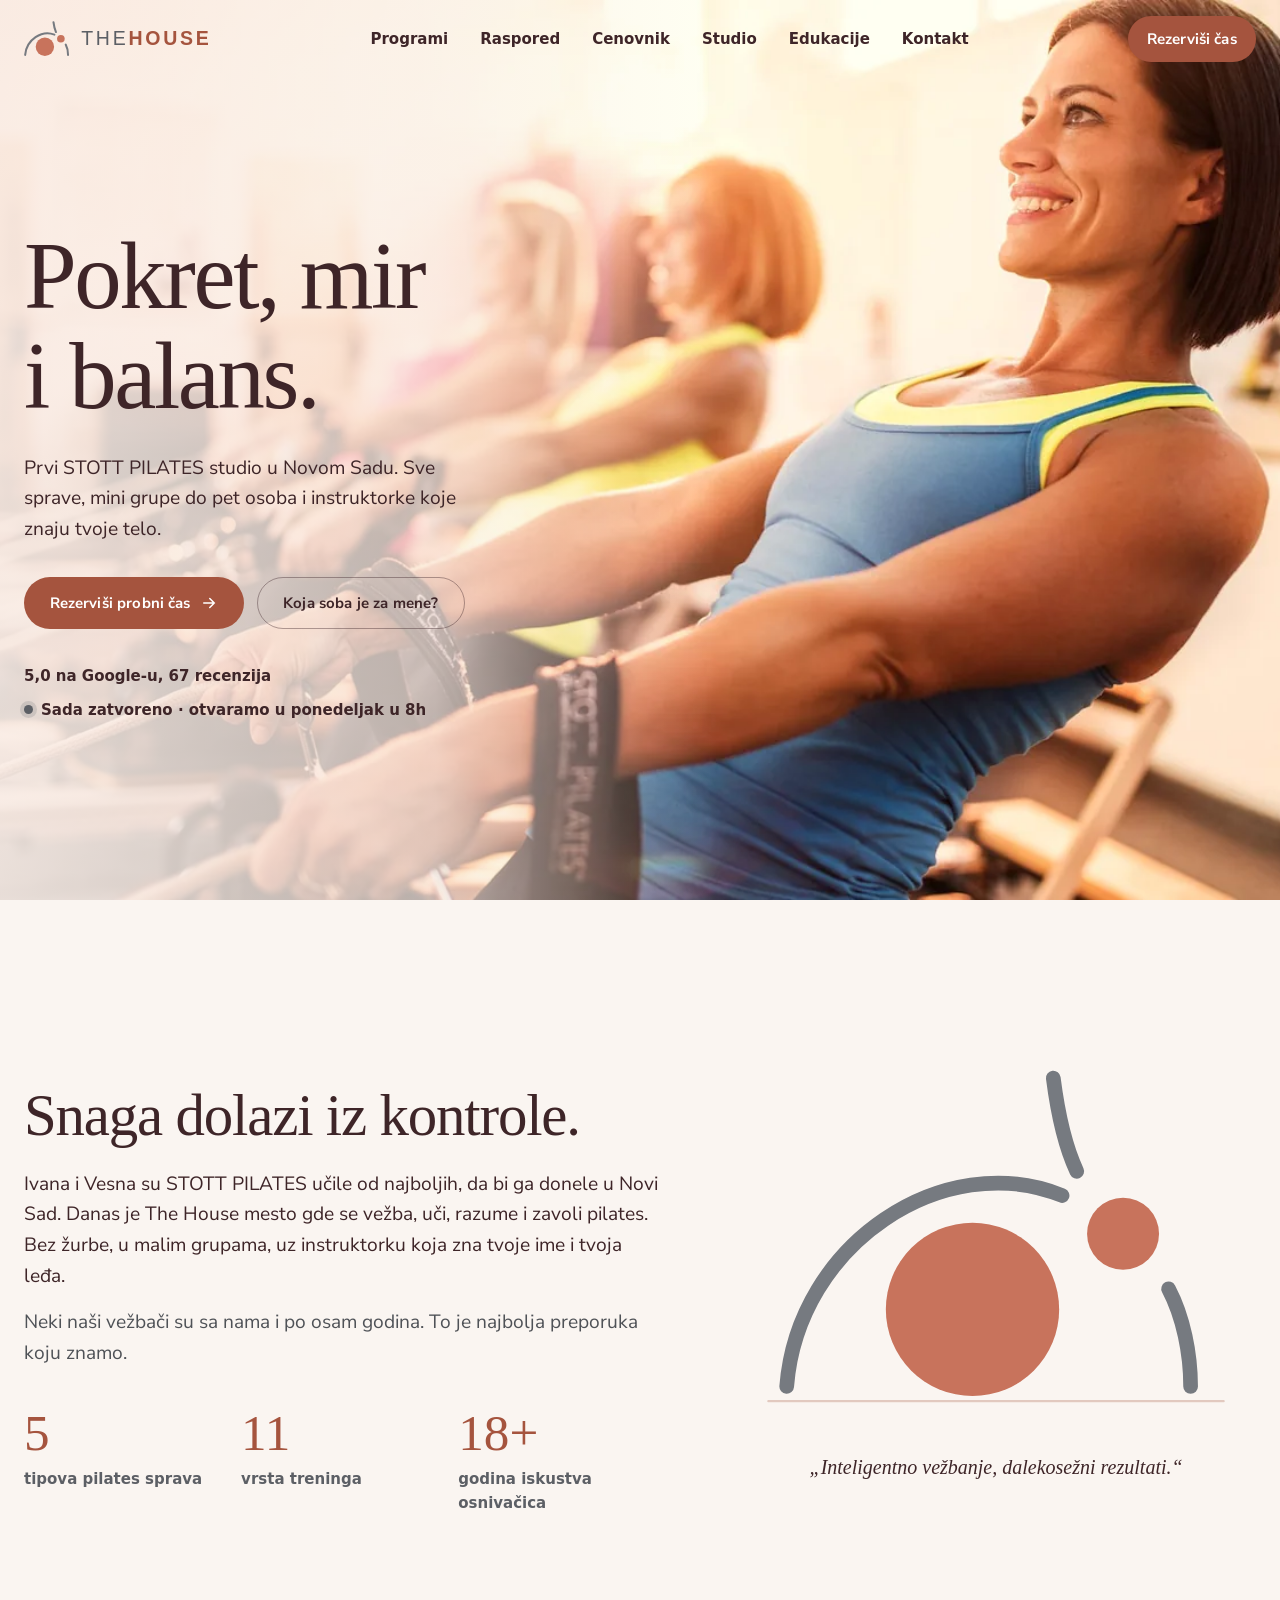
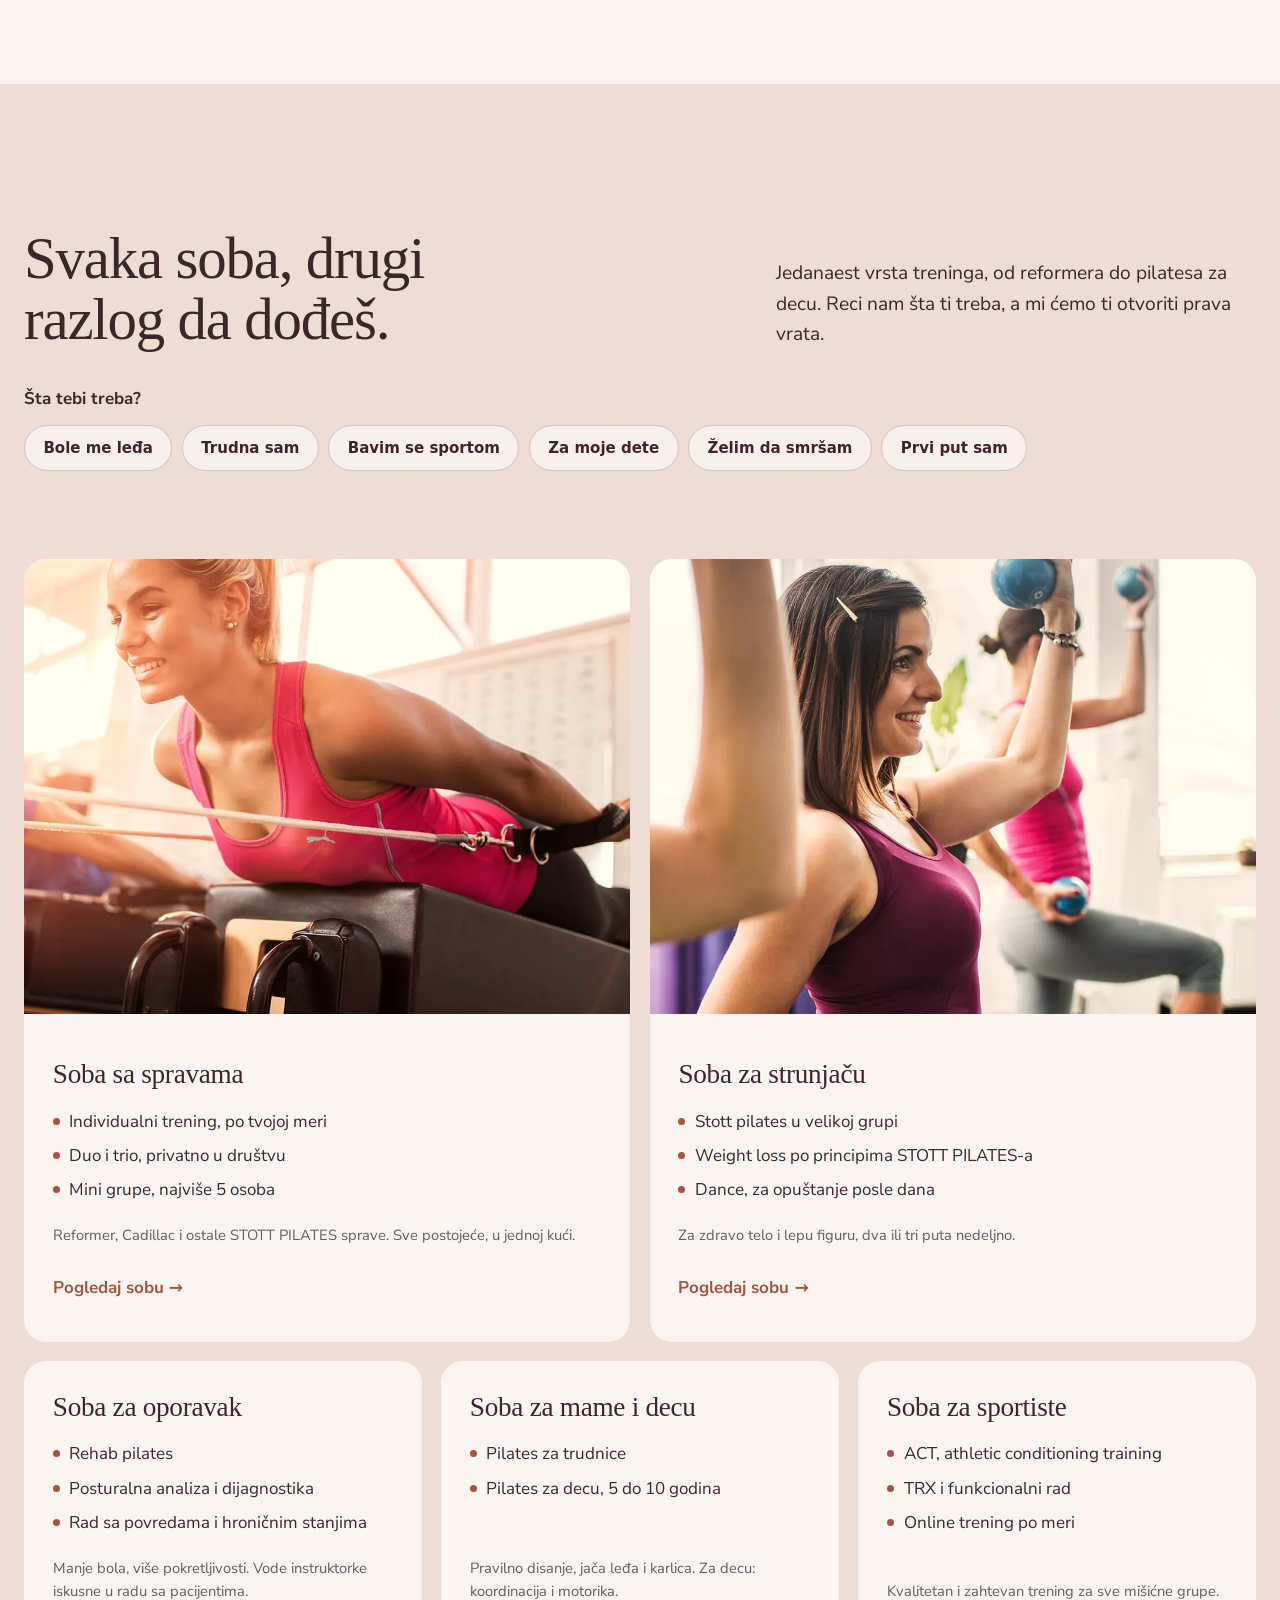
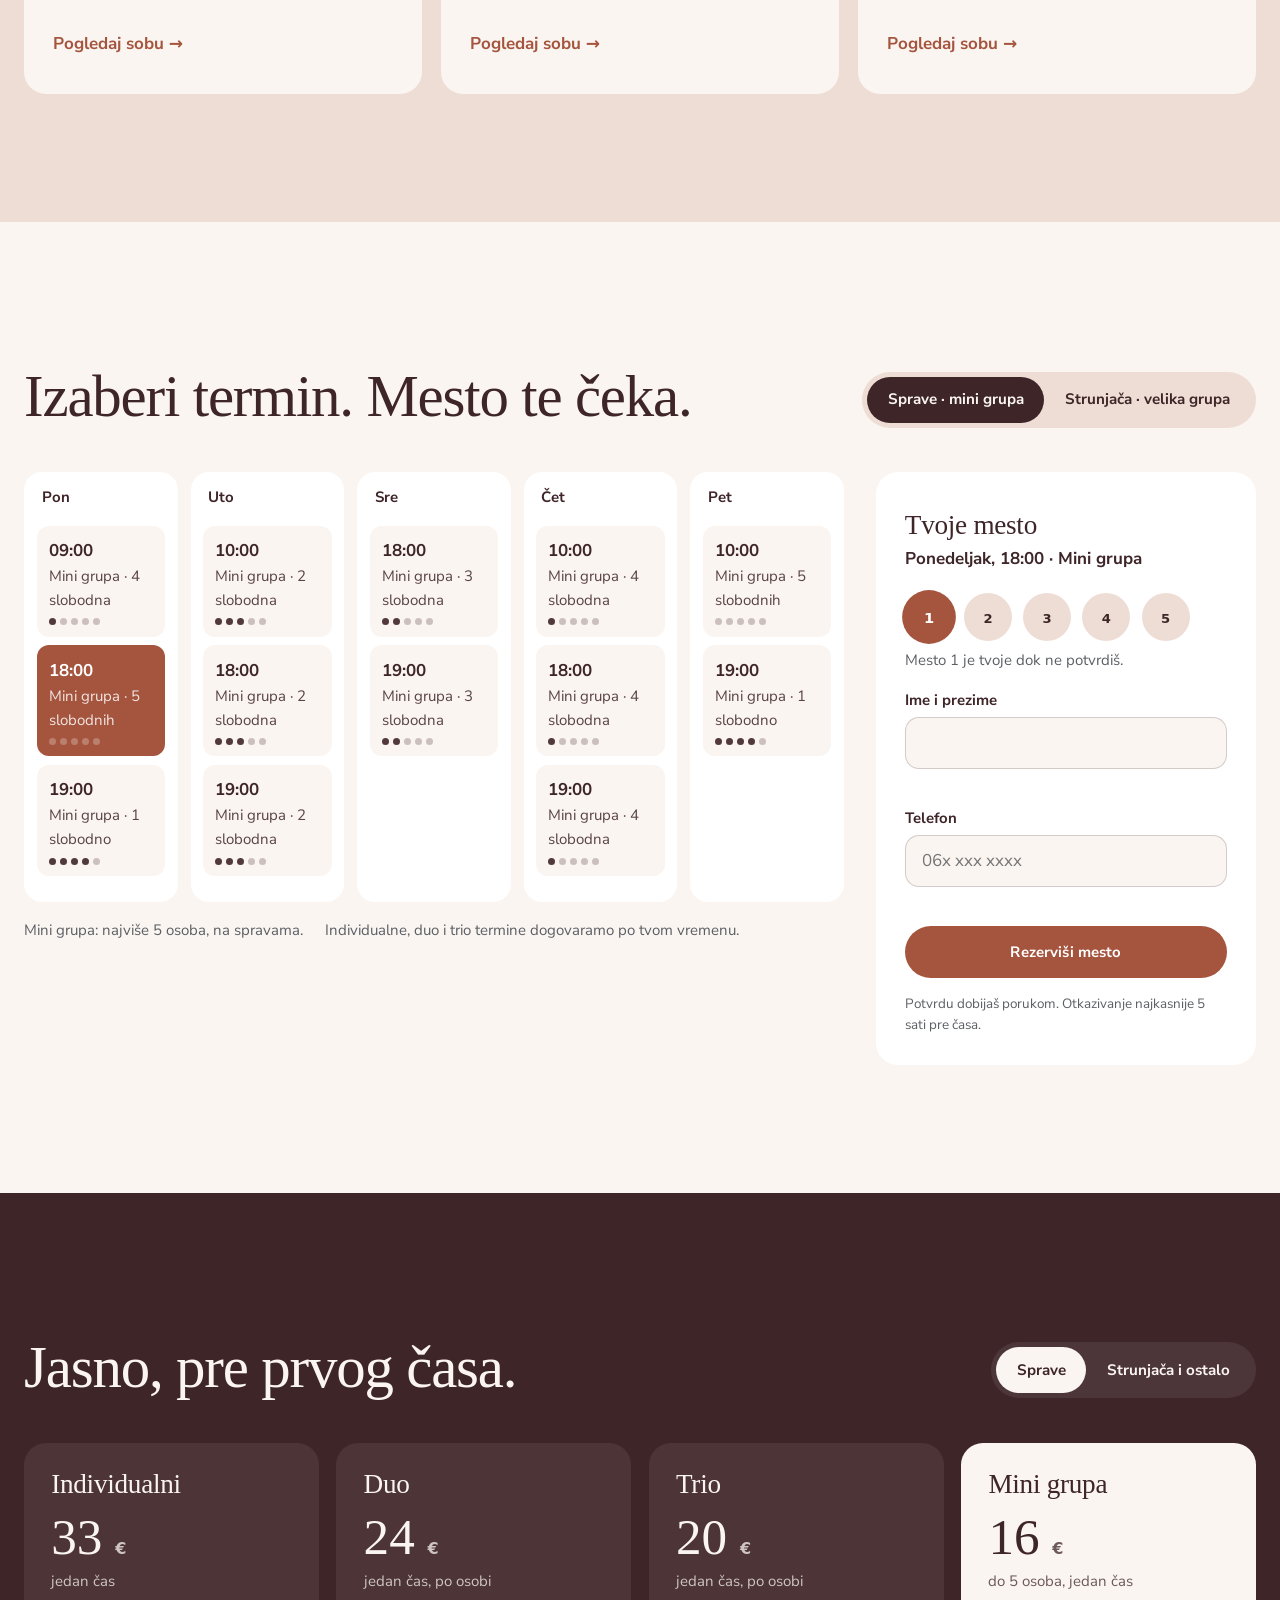
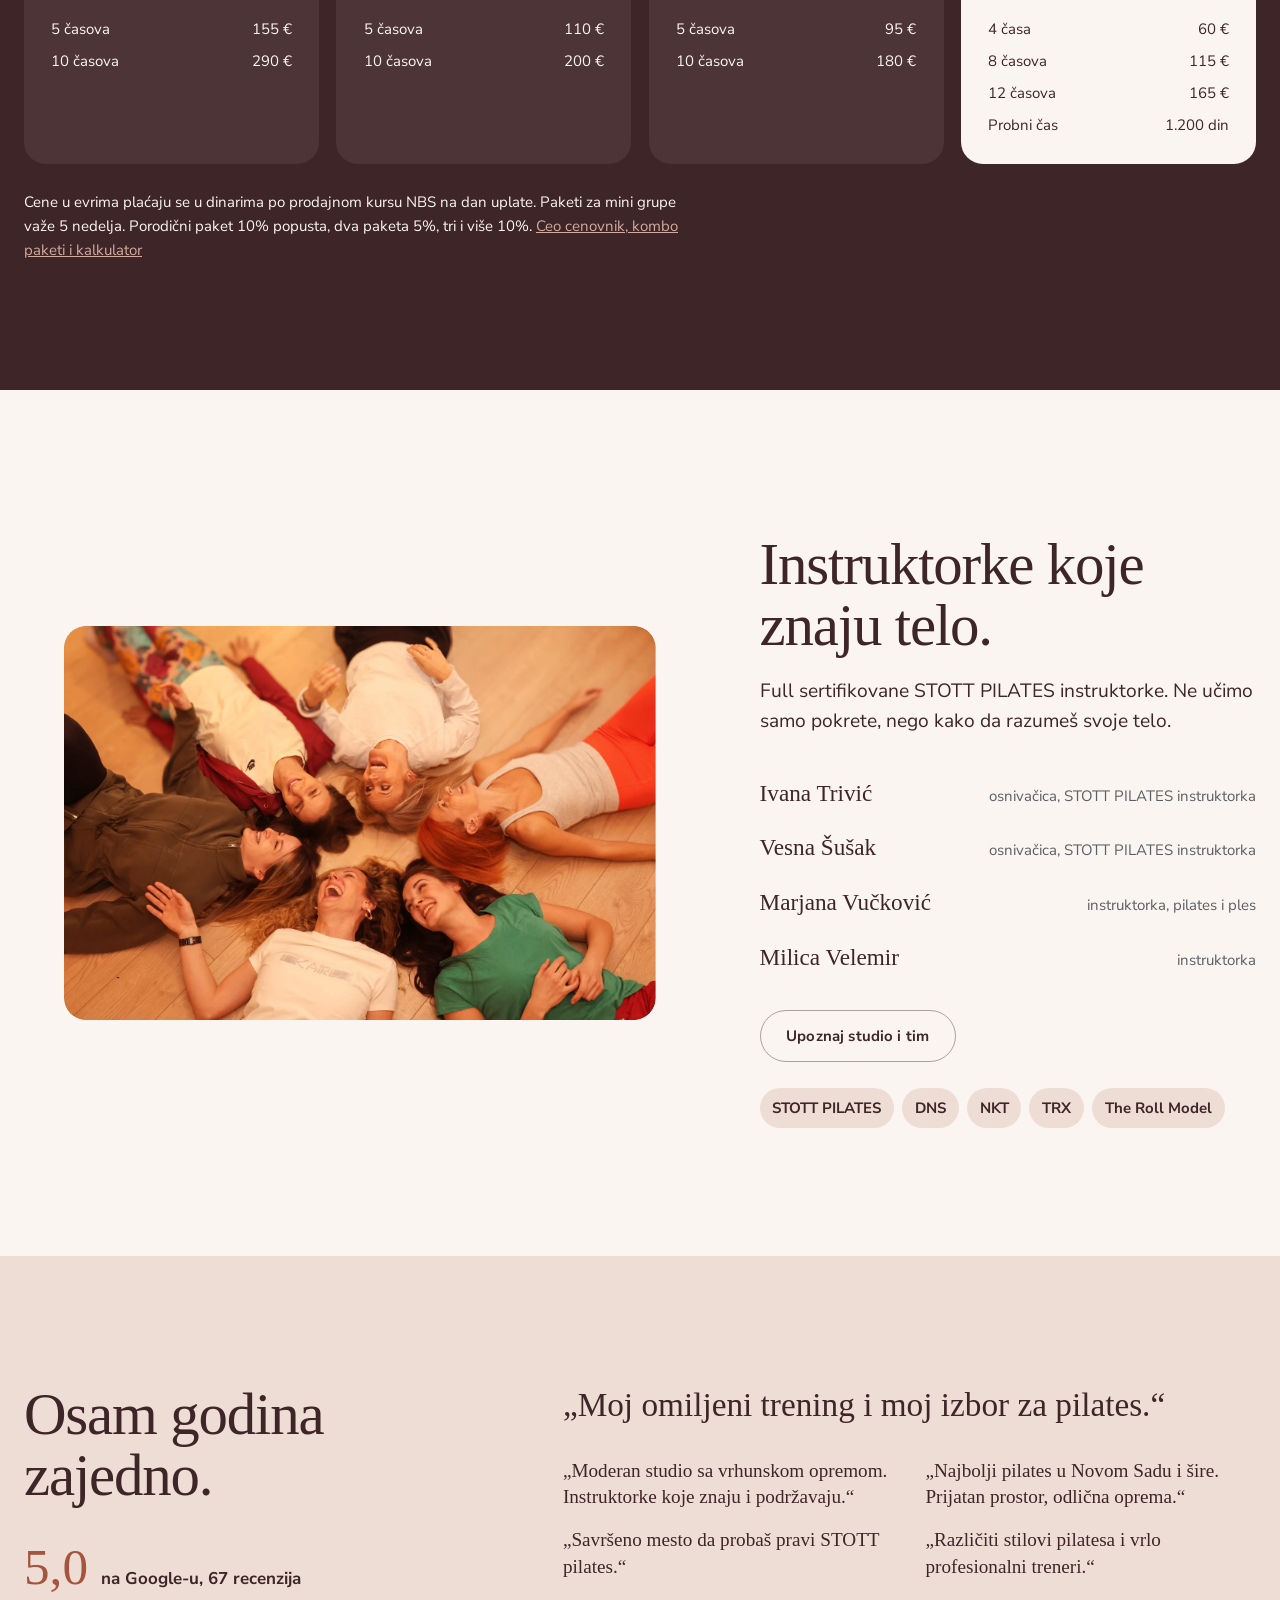
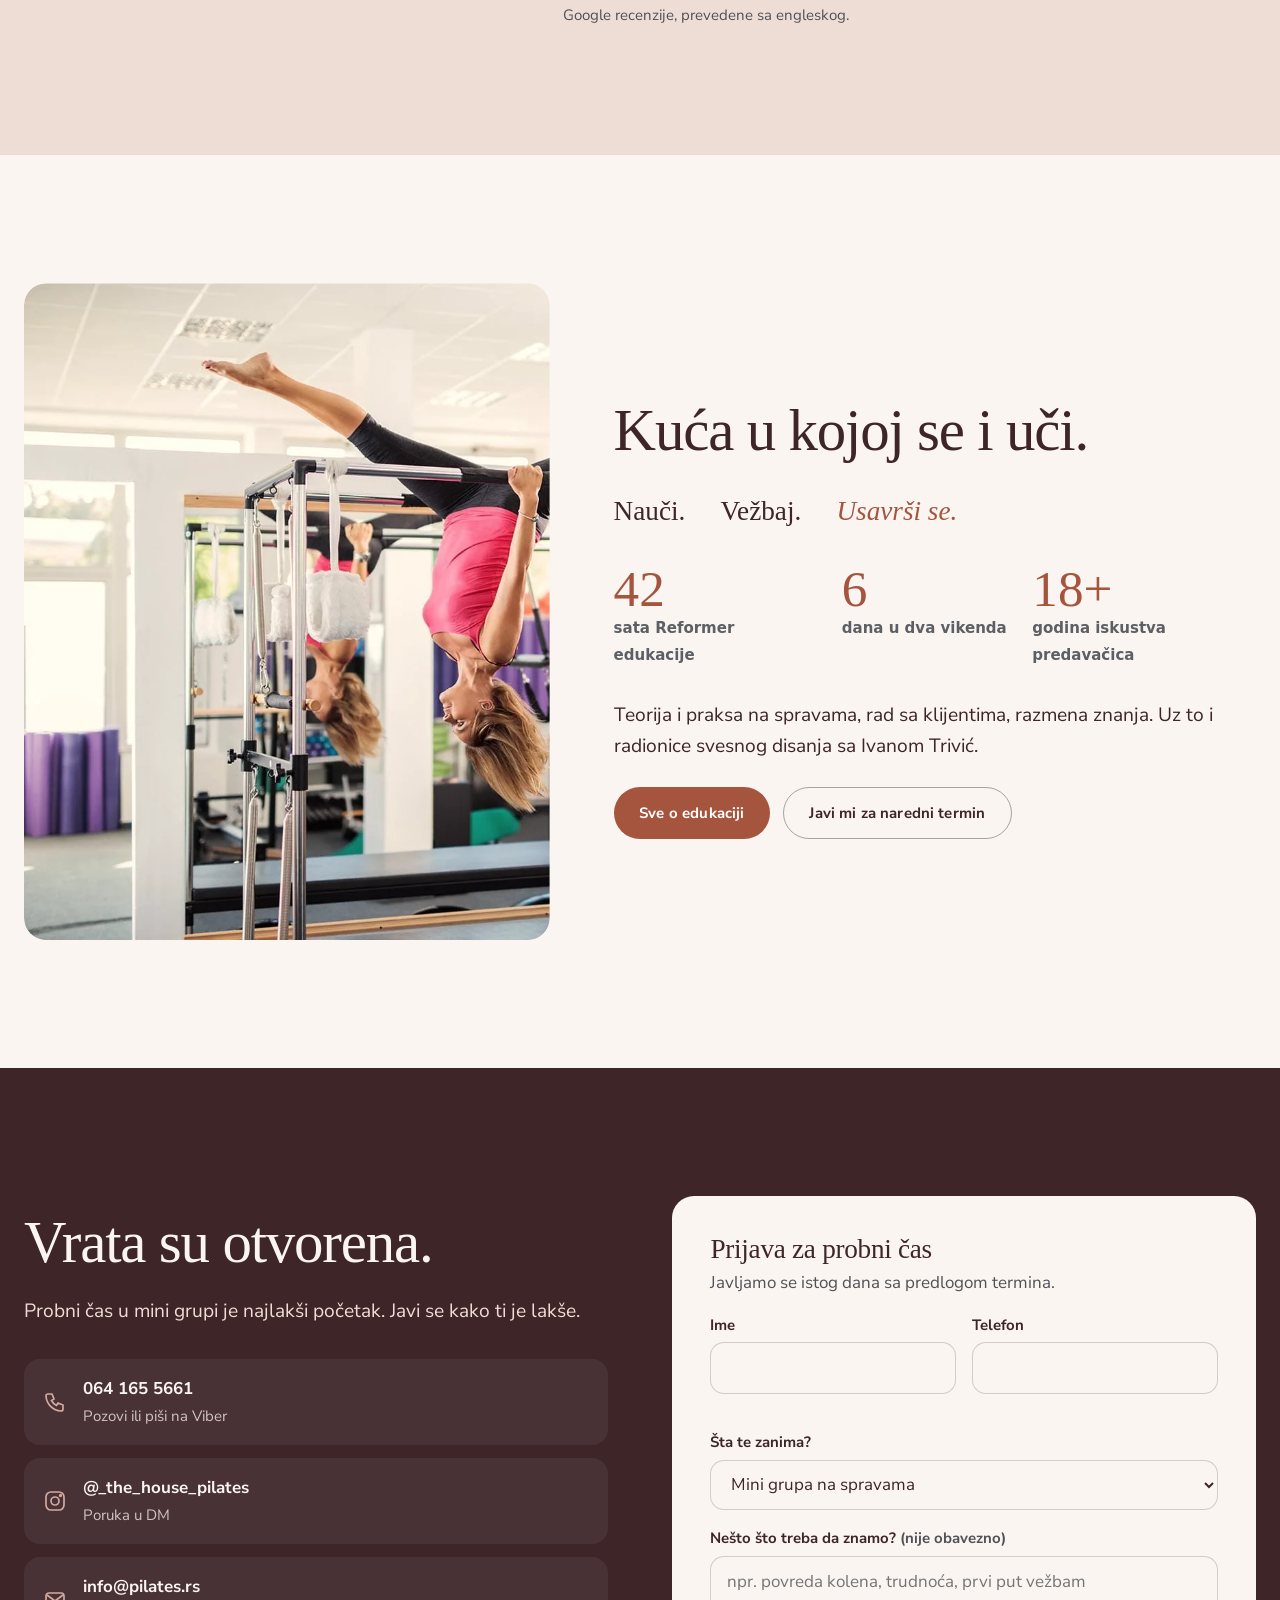
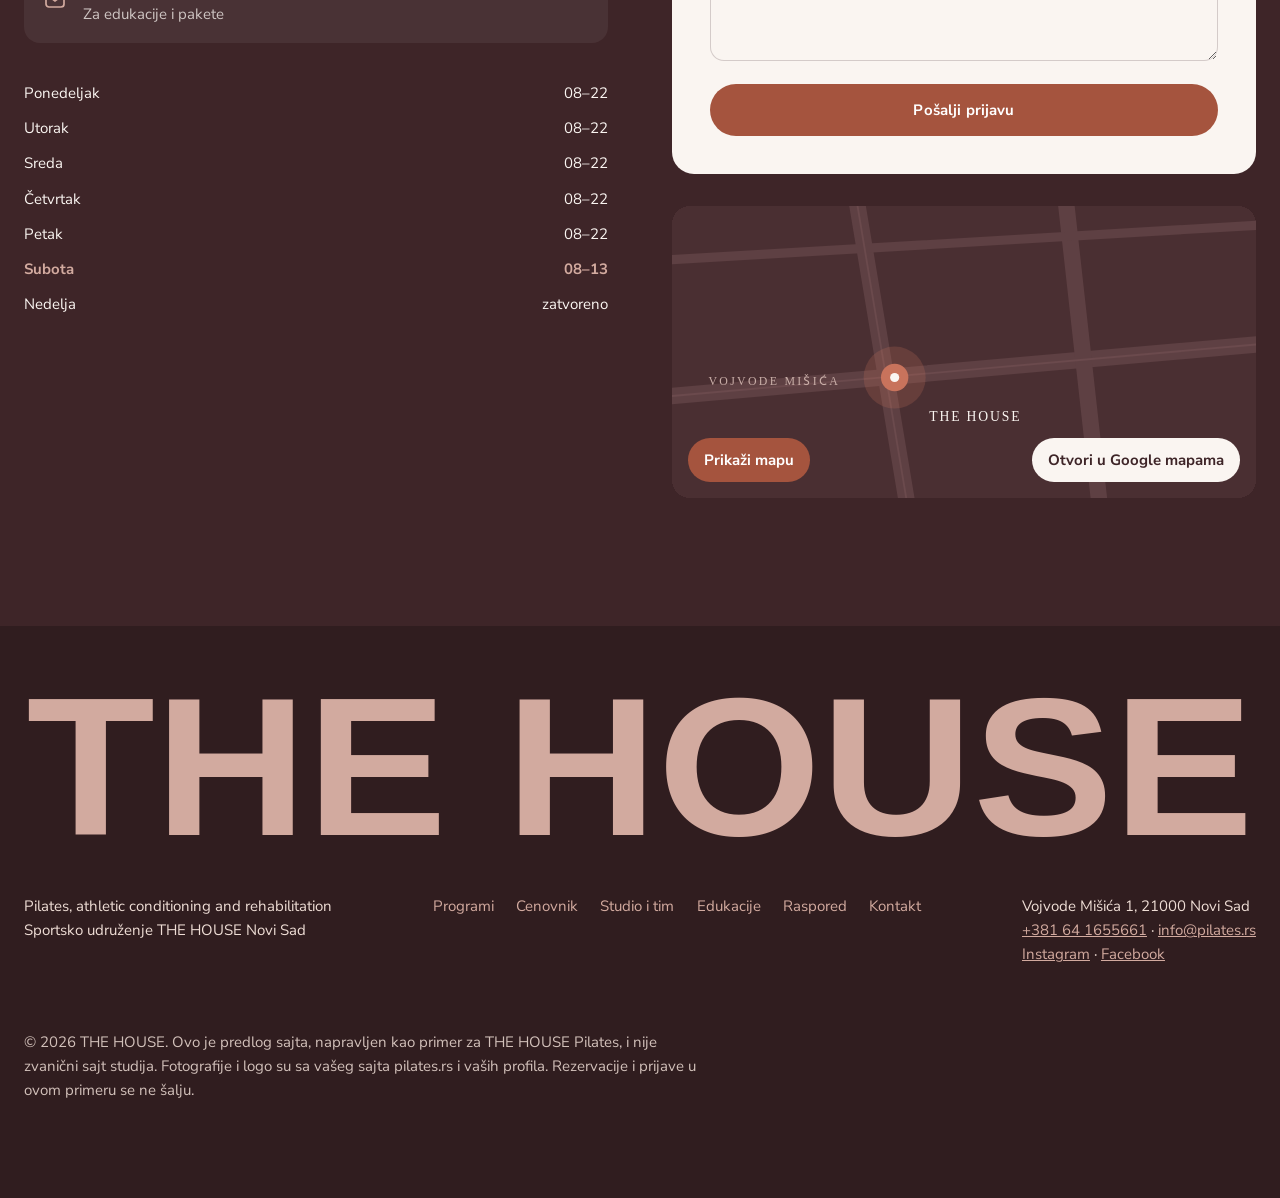
==== commit b4c745e1: "v2: ime u futeru uvek staje u širinu ekrana Co-Authored-By: Claude Opus 5.5 <noreply@anthropic.com> " ====
--- a/index.html
+++ b/index.html
@@ -369,9 +369,9 @@
 
 </main>
 <footer>
-  <p class="f-ime wrap" aria-hidden="true">THE HOUSE</p>
-  <div class="wrap">
-    <div><b style="font-family:var(--f-label);letter-spacing:.14em;color:#fff">THE<span style="color:var(--terakota-sv)">HOUSE</span></b><br>Pilates, athletic conditioning and rehabilitation<br>Sportsko udruženje THE HOUSE Novi Sad</div>
+  <div class="wrap f-ime-wrap" aria-hidden="true"><svg class="f-ime" viewBox="0 0 1000 132" preserveAspectRatio="xMidYMid meet"><text x="500" y="118" text-anchor="middle" textLength="996" lengthAdjust="spacingAndGlyphs">THE HOUSE</text></svg></div>
+  <div class="wrap">
+    <div>Pilates, athletic conditioning and rehabilitation<br>Sportsko udruženje THE HOUSE Novi Sad</div>
     <ul class="f-nav" aria-label="Stranice">
       <li><a href="/programi">Programi</a></li><li><a href="/cenovnik">Cenovnik</a></li><li><a href="/studio">Studio i tim</a></li><li><a href="/edukacije">Edukacije</a></li><li><a href="/#raspored">Raspored</a></li><li><a href="/#kontakt">Kontakt</a></li>
     </ul>
--- a/assets/site.css
+++ b/assets/site.css
@@ -608,3 +608,8 @@
 .e-foto{display:grid;grid-template-columns:repeat(3,1fr);gap:.8rem;margin-top:1.6rem}
 .e-foto img{width:100%;aspect-ratio:1;object-fit:cover;border-radius:14px}
 @media (max-width:760px){.c-slika img{aspect-ratio:3/2}}
+/* futer: ime uvek tačno u širini */
+.f-ime-wrap{display:block;margin-bottom:2.6rem}
+svg.f-ime{display:block;width:100%;height:auto;overflow:visible;margin:0;font-size:inherit;white-space:normal}
+svg.f-ime text{font-family:var(--f-label);font-weight:600;font-size:160px;fill:var(--terakota-sv);letter-spacing:0}
+@media (max-width:760px){.f-ime-wrap{margin-bottom:1.6rem}}
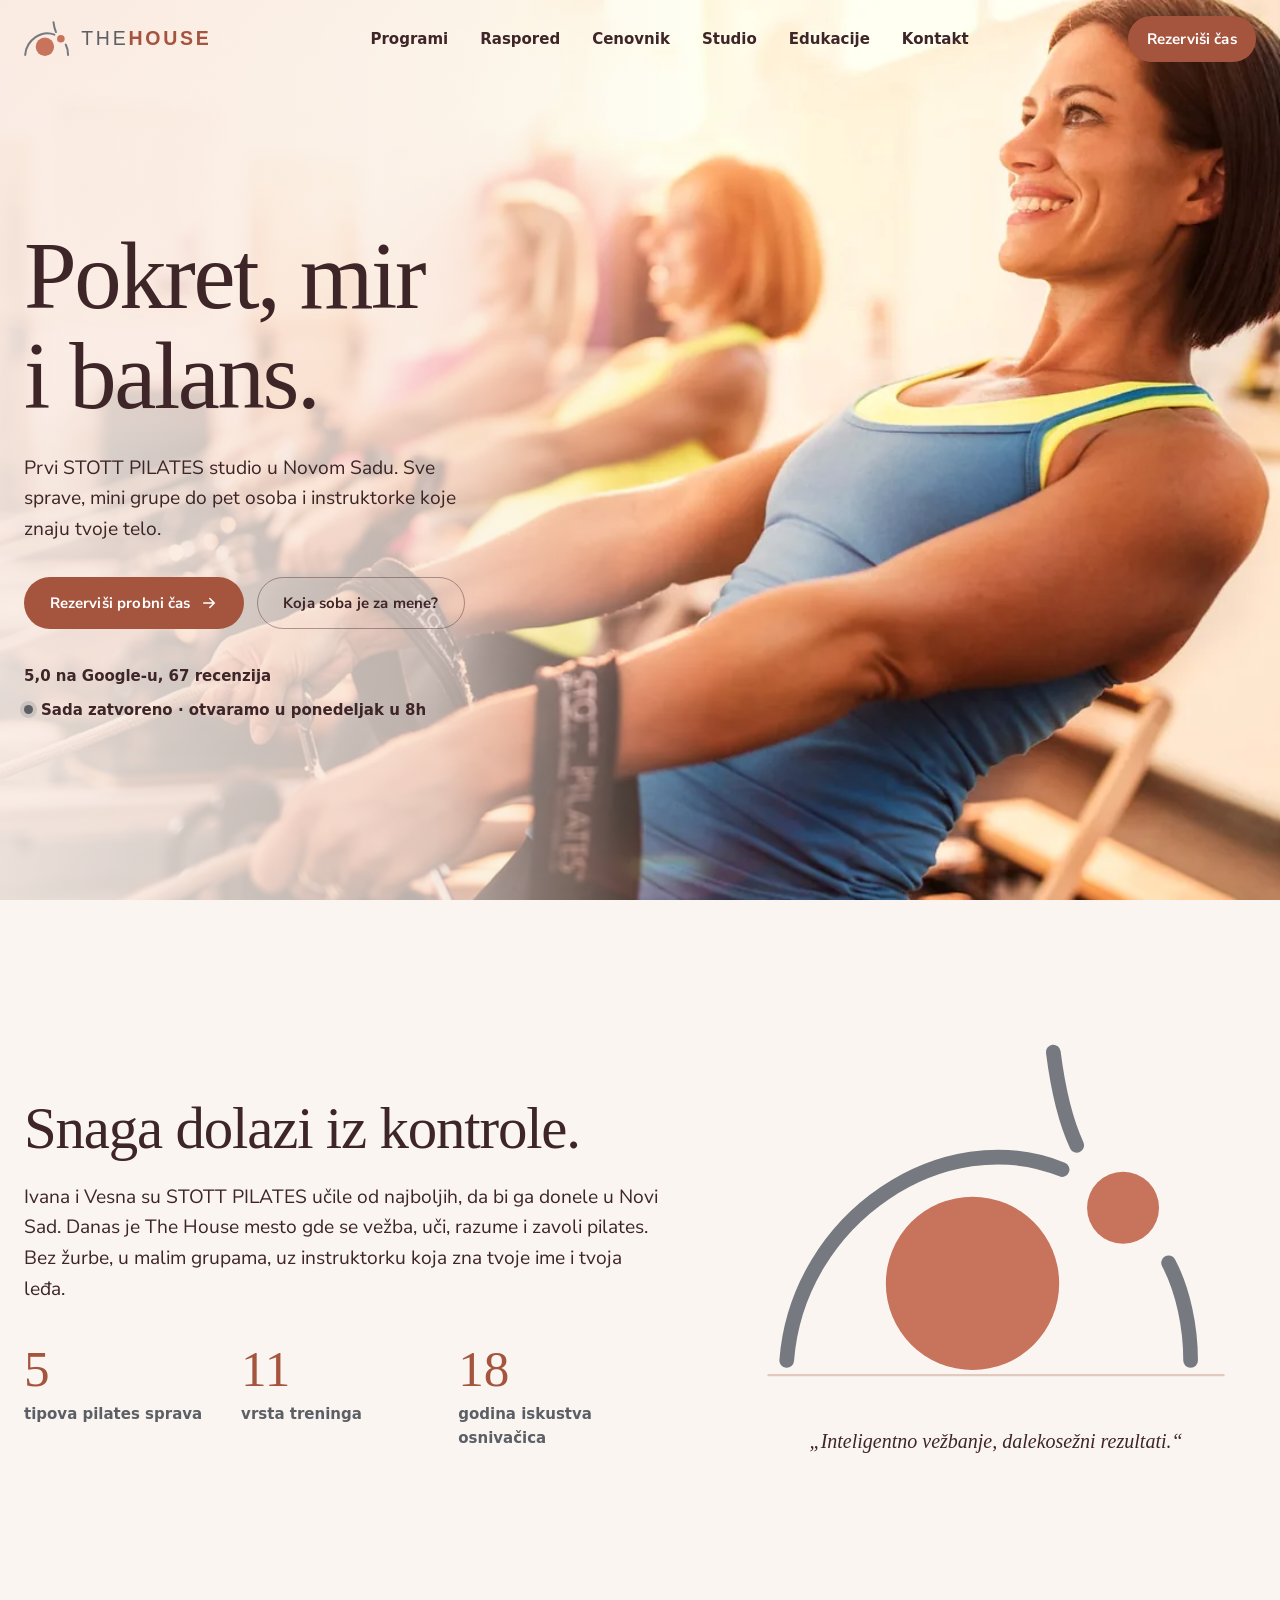
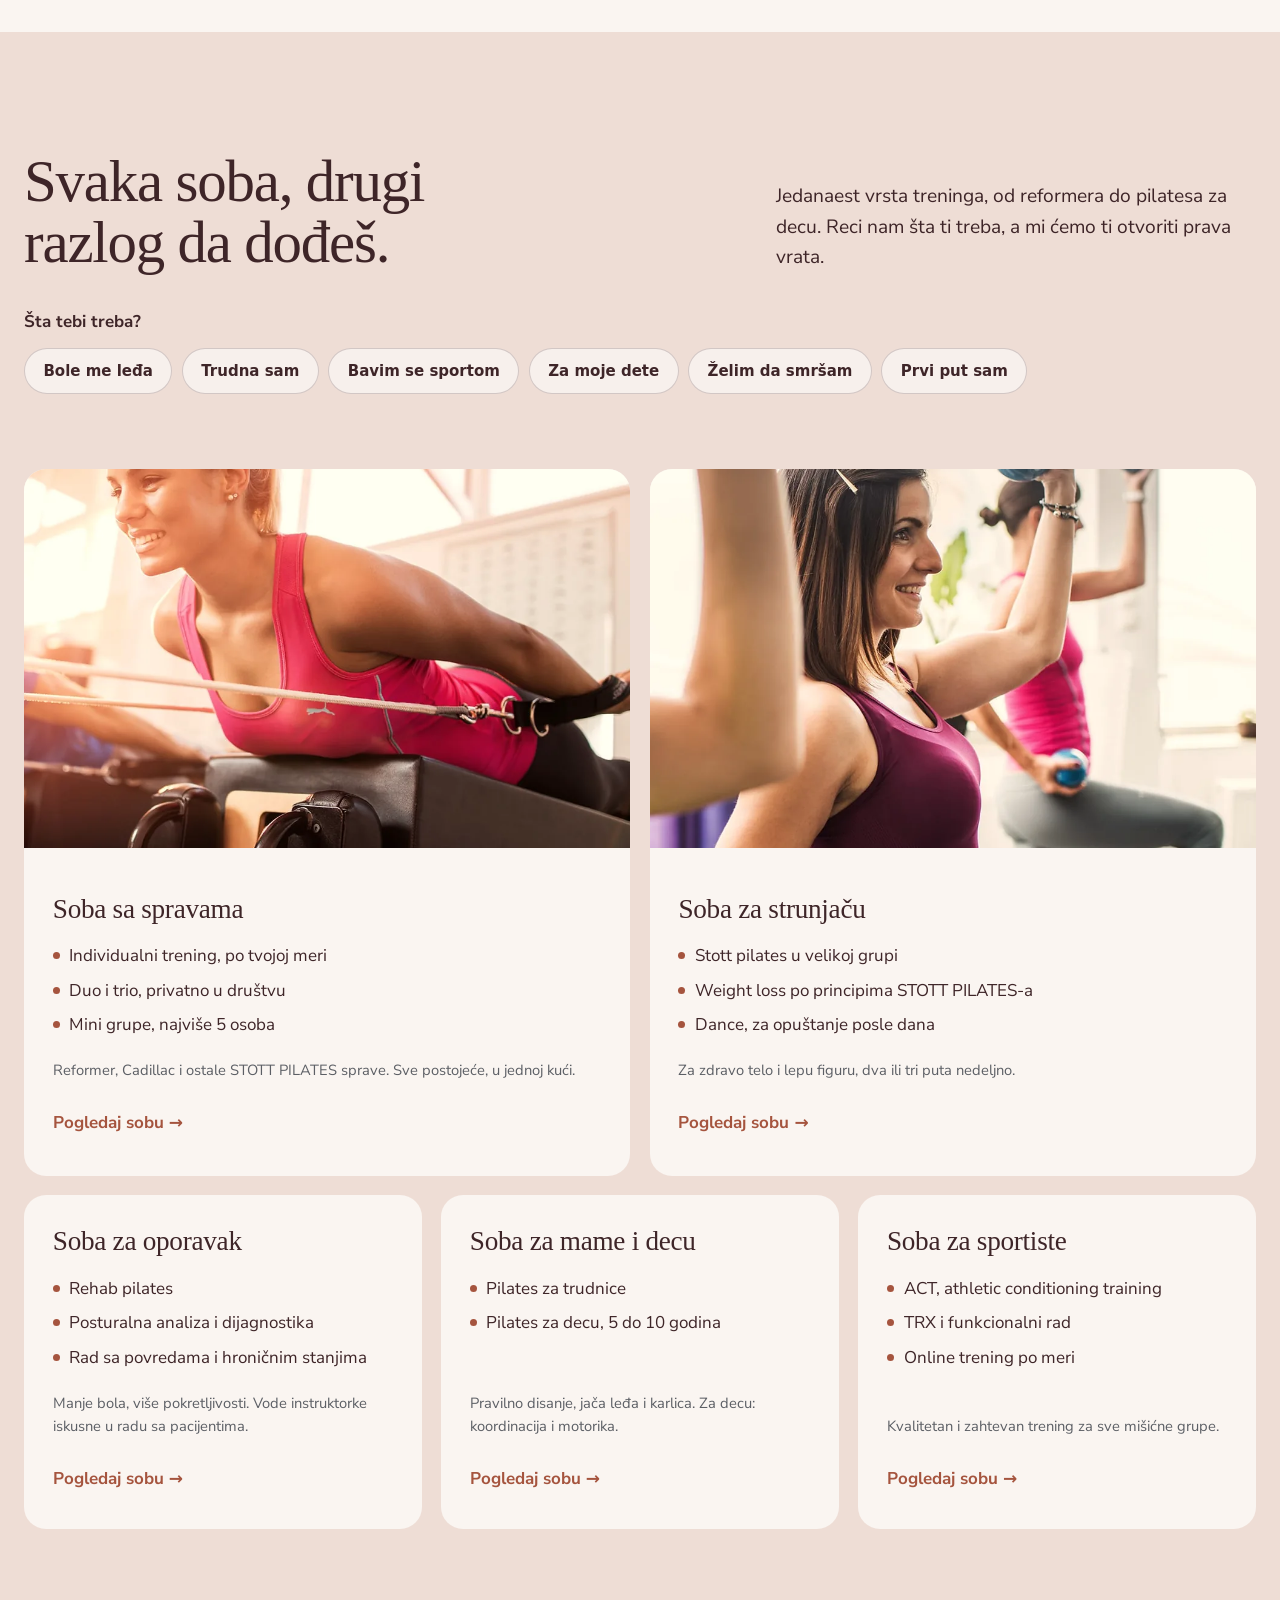
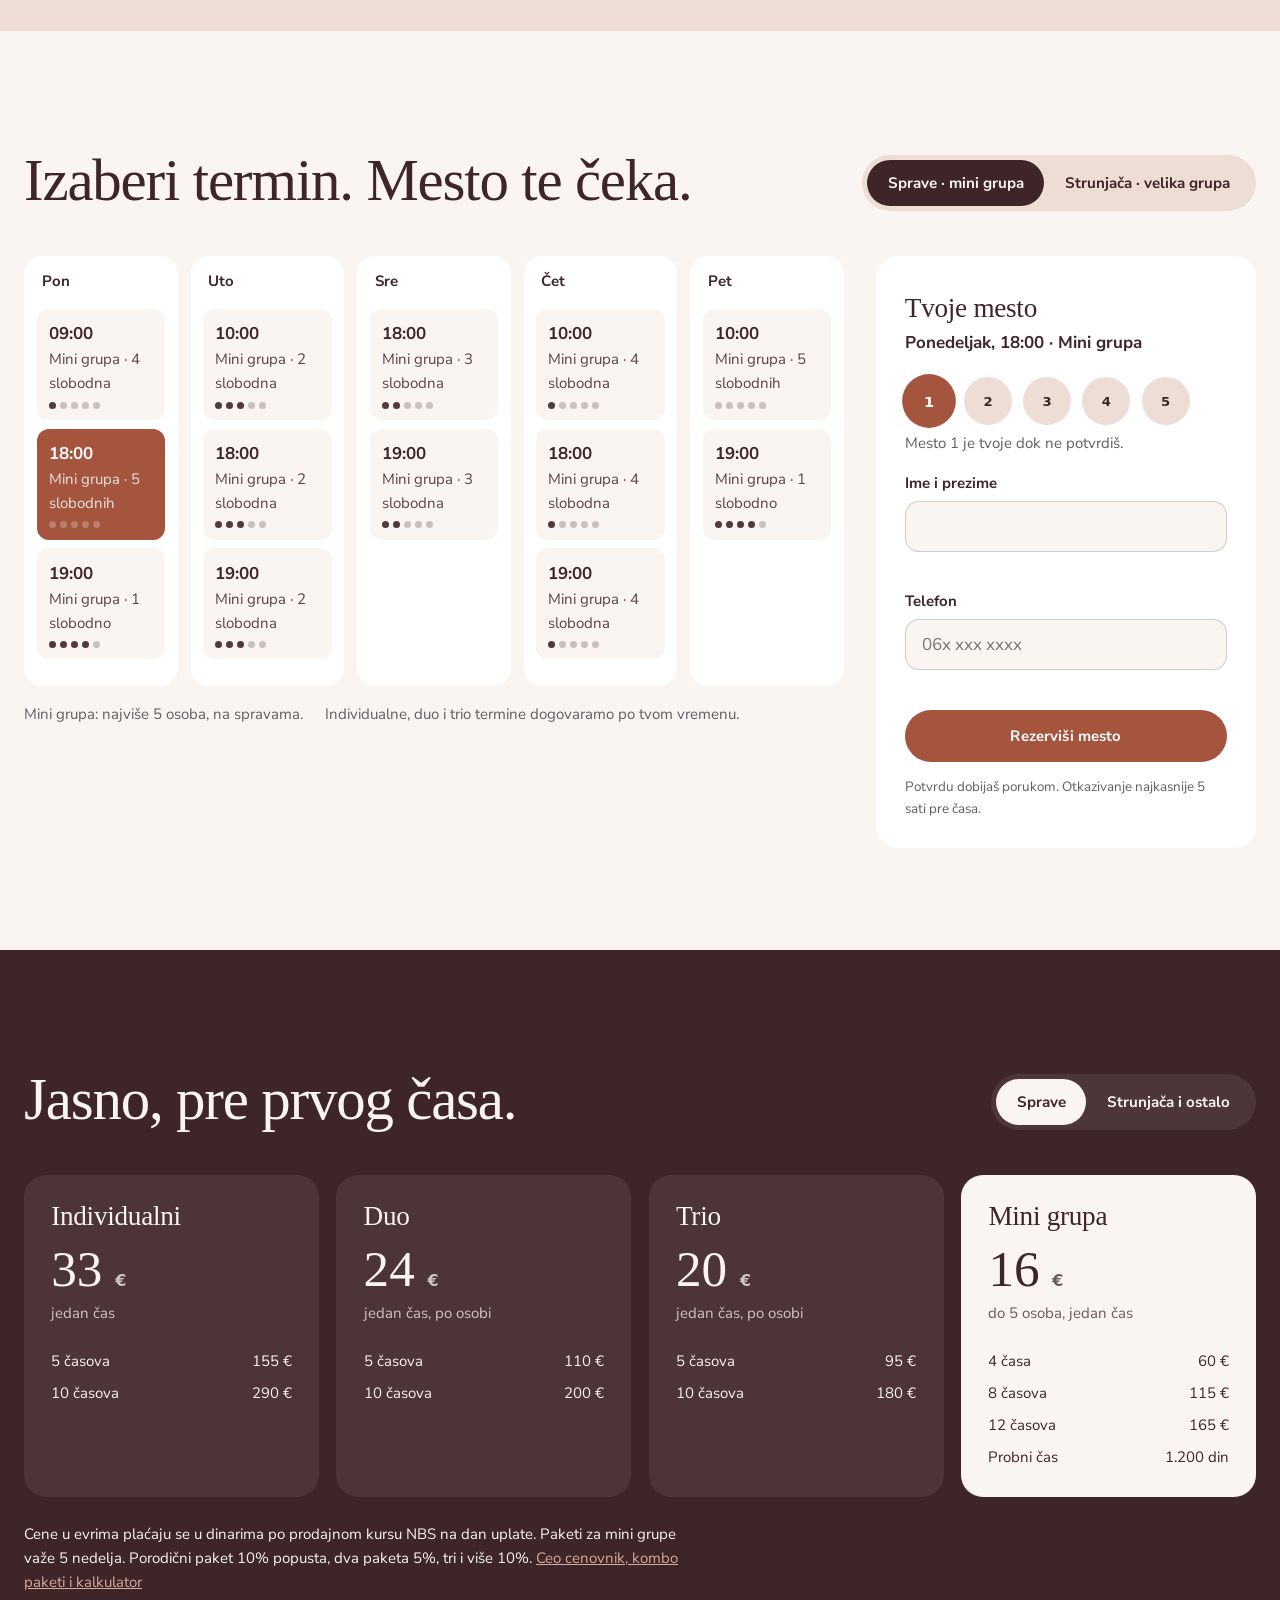
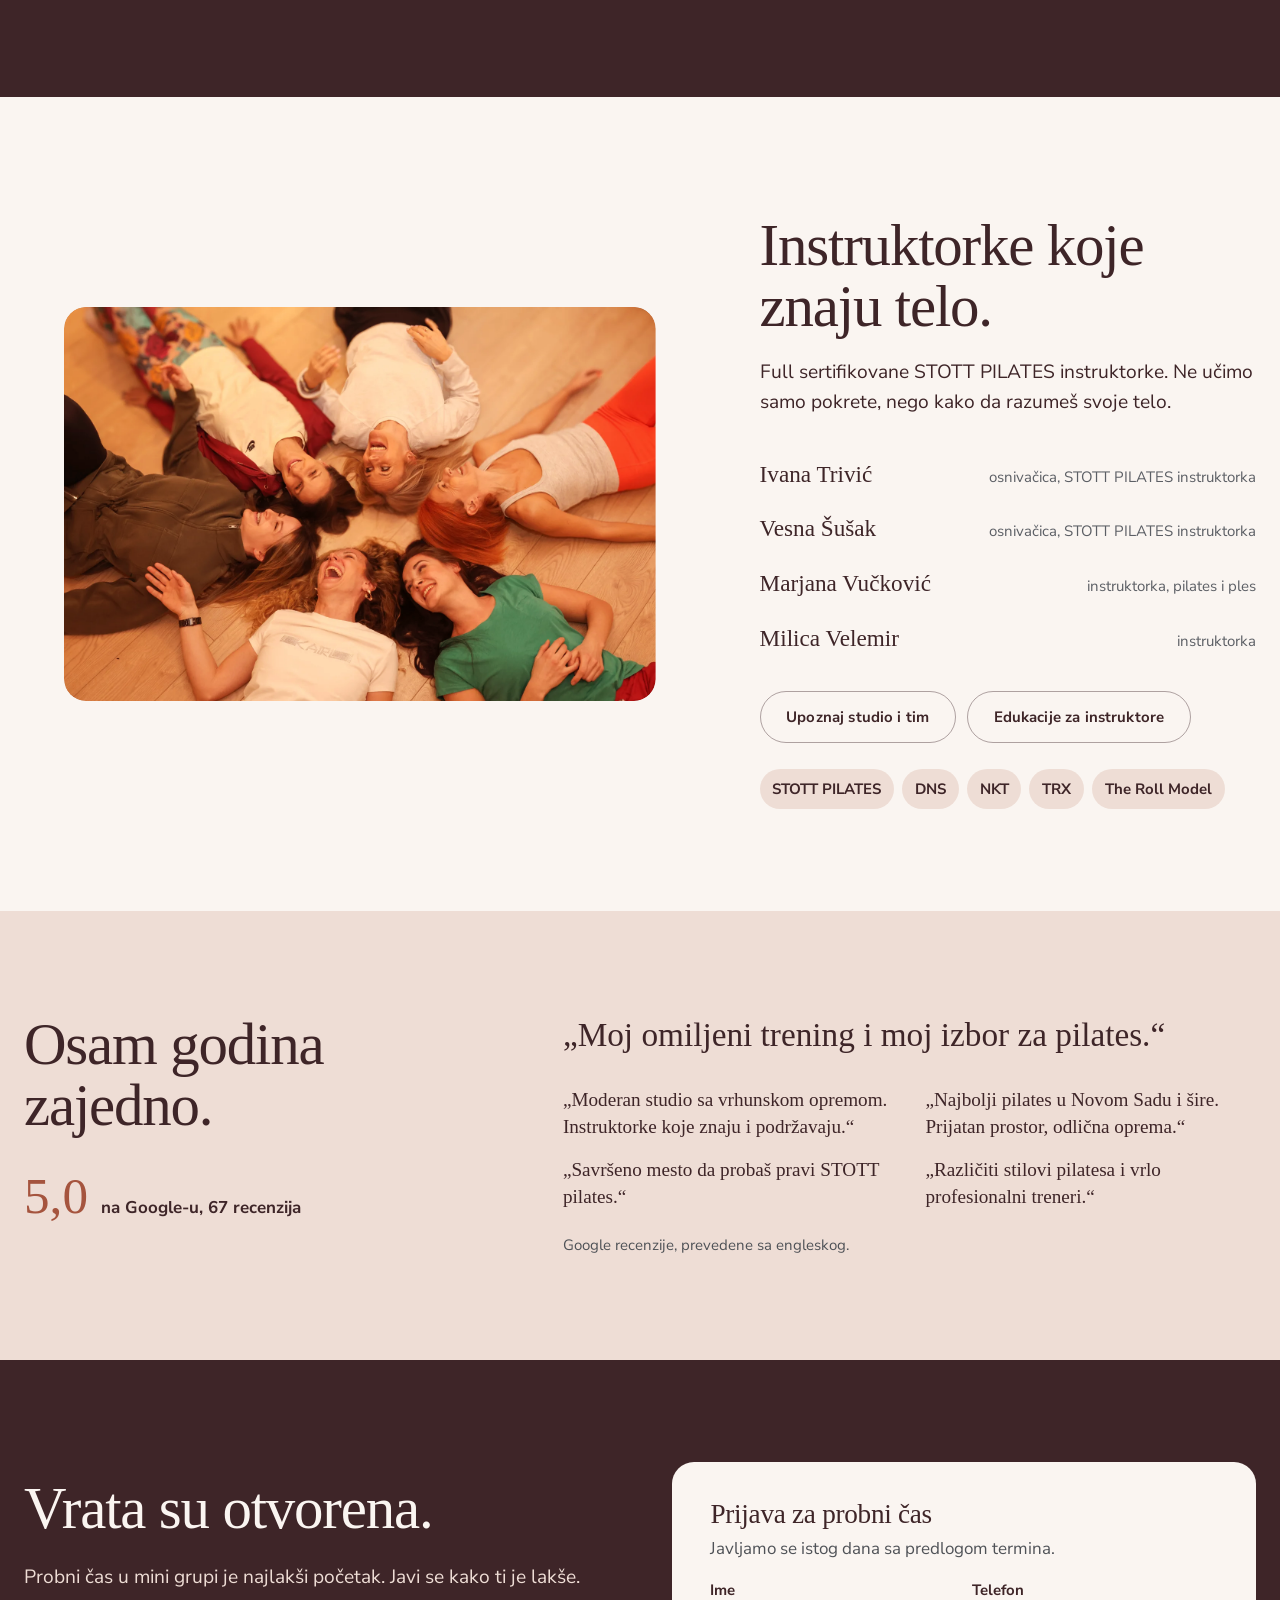
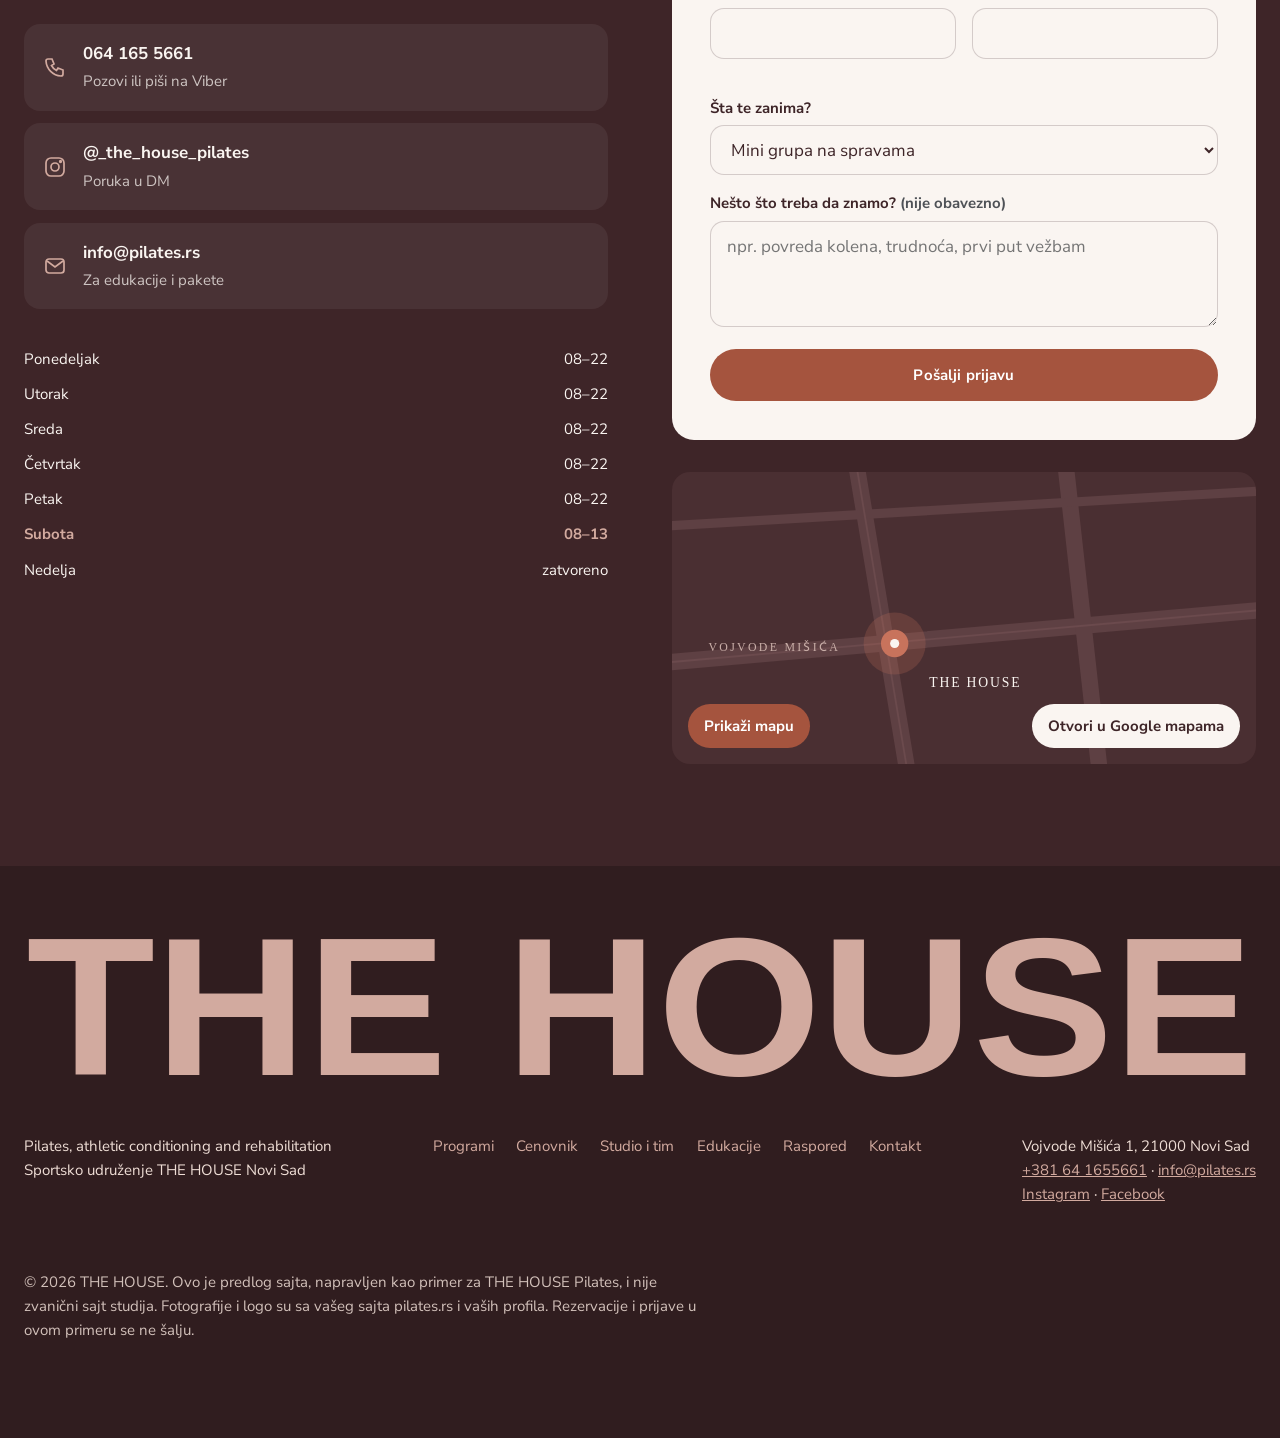
==== commit 4eb593dd: "v2: kraći sajt, naročito na telefonu Početna 16,8 -> 10,4 ekrana na telefonu; edukacije samo kao lin" ====
--- a/index.html
+++ b/index.html
@@ -267,7 +267,7 @@
         <li><b>Marjana Vučković</b><span>instruktorka, pilates i ples</span></li>
         <li><b>Milica Velemir</b><span>instruktorka</span></li>
       </ul>
-      <p class="r" style="margin-top:1.6rem"><a class="btn btn-o" href="/studio">Upoznaj studio i tim</a></p>
+      <p class="r tim-linkovi"><a class="btn btn-o" href="/studio">Upoznaj studio i tim</a><a class="btn btn-o" href="/edukacije">Edukacije za instruktore</a></p>
       <div class="metode r" aria-label="Metode sa kojima radimo"><span>STOTT PILATES</span><span>DNS</span><span>NKT</span><span>TRX</span><span>The Roll Model</span></div>
     </div>
   </div>
@@ -294,22 +294,7 @@
 </section>
 
 <!-- EDUKACIJE -->
-<section class="pad" id="edukacije" aria-labelledby="h-edu">
-  <div class="wrap edu">
-    <figure class="edu-slika r-img r" style="margin:0"><img src="/assets/img/edu.webp" alt="Vežba na Cadillac spravi u studiju" loading="lazy" width="900" height="1125"></figure>
-    <div>
-      <h2 id="h-edu" class="r">Kuća u kojoj se i uči.</h2>
-      <p class="edu-tri r" aria-label="Nauči. Vežbaj. Usavrši se."><span>Nauči.</span><span>Vežbaj.</span><span>Usavrši se.</span></p>
-      <div class="edu-cinjenice r">
-        <div><b>42</b><span>sata Reformer edukacije</span></div>
-        <div><b>6</b><span>dana u dva vikenda</span></div>
-        <div><b>18+</b><span>godina iskustva predavačica</span></div>
-      </div>
-      <p class="lead r">Teorija i praksa na spravama, rad sa klijentima, razmena znanja. Uz to i radionice svesnog disanja sa Ivanom Trivić.</p>
-      <p class="r" style="margin-top:1.6rem;display:flex;gap:.8rem;flex-wrap:wrap"><a class="btn btn-t" href="/edukacije">Sve o edukaciji</a> <a class="btn btn-o" href="#kontakt">Javi mi za naredni termin</a></p>
-    </div>
-  </div>
-</section>
+
 
 <!-- KONTAKT -->
 <section class="kontakt pad" id="kontakt" aria-labelledby="h-kontakt">
@@ -322,6 +307,7 @@
         <a class="kanal" href="https://www.instagram.com/_the_house_pilates/" rel="noopener"><svg viewBox="0 0 24 24" fill="none" stroke="currentColor" stroke-width="1.7"><rect x="3" y="3" width="18" height="18" rx="5"/><circle cx="12" cy="12" r="4"/><circle cx="17.5" cy="6.5" r=".8" fill="currentColor"/></svg><div><b>@_the_house_pilates</b><span>Poruka u DM</span></div></a>
         <a class="kanal" href="mailto:info@pilates.rs"><svg viewBox="0 0 24 24" fill="none" stroke="currentColor" stroke-width="1.7"><rect x="3" y="5" width="18" height="14" rx="3"/><path d="m4 7 8 6 8-6"/></svg><div><b>info@pilates.rs</b><span>Za edukacije i pakete</span></div></a>
       </div>
+      <p class="sati-kratko r">Pon–pet 8–22 · Sub 8–13 · Ned zatvoreno</p>
       <table class="sati r" aria-label="Radno vreme">
         <tbody id="sati">
           <tr data-d="1"><td>Ponedeljak</td><td>08–22</td></tr>
--- a/assets/site.css
+++ b/assets/site.css
@@ -613,3 +613,66 @@
 svg.f-ime{display:block;width:100%;height:auto;overflow:visible;margin:0;font-size:inherit;white-space:normal}
 svg.f-ime text{font-family:var(--f-label);font-weight:600;font-size:160px;fill:var(--terakota-sv);letter-spacing:0}
 @media (max-width:760px){.f-ime-wrap{margin-bottom:1.6rem}}
+/* ===== kraći sajt ===== */
+.tim-linkovi{display:flex;flex-wrap:wrap;gap:.7rem;margin-top:1.6rem}
+.sati-kratko{display:none}
+.dom .lead.muted{display:none}
+@media (min-width:761px){
+  .pad{padding:clamp(4.5rem,8vw,7rem) 0}
+  .blok{padding:clamp(3rem,6vw,5rem) 0}
+}
+@media (max-width:760px){
+  .pad{padding:3.6rem 0}
+  .blok{padding:2.8rem 0}
+  .p-hero{padding:6.5rem 0 2rem}
+  .p-hero .luk{display:none}
+  /* dobro došla: bez velikog crteža luka */
+  .krov{display:none}
+  .brojke{margin-top:1.6rem}
+  /* sobe: kratke kartice, detalji su na strani Programi */
+  .grid-sobe{margin-top:1.6rem;gap:.7rem}
+  .soba ul,.soba .za{display:none}
+  .soba{padding:1.2rem 1.3rem;gap:.4rem}
+  .soba.velika .t{padding:1.1rem 1.3rem 1.2rem;gap:.4rem}
+  .soba.velika img{aspect-ratio:16/9}
+  .soba h3{font-size:1.4rem;margin:0}
+  .vodic{margin-top:1.4rem}
+  /* cene: dve kolone, samo početna cena */
+  .cenovnik{grid-template-columns:1fr 1fr;gap:.6rem;margin-top:1.6rem}
+  .cena{padding:1.1rem}
+  .cena ul{display:none}
+  .cena h3{font-size:1.2rem}
+  .cena .iznos,.cena .iznos{font-size:2.3rem}
+  .cene-nap{margin-top:1.2rem}
+  /* tim: imena i metode su na strani Studio */
+  .tim .imena,.tim .metode,.tim .lead{display:none}
+  .tim{gap:1.4rem}
+  /* recenzije: veliki citat i dve kraće */
+  .glas-lista li:nth-child(n+3){display:none}
+  .glas-lista{margin-top:1.2rem}
+  /* kontakt: kratko radno vreme, bez crteža mape */
+  .sati{display:none}
+  .sati-kratko{display:block;margin-top:1.2rem;font-weight:700;color:var(--ruza)}
+  .kanali{margin-top:1.4rem;gap:.6rem}
+  .kanal{min-height:56px;padding:.7rem 1rem}
+  .mapa svg{display:none}
+  .mapa{background:none;padding:0;margin-top:1rem;display:flex;flex-wrap:wrap;gap:.6rem}
+  .mapa-ucitaj,.mapa a{margin:0}
+  .mapa.ziva{display:block;aspect-ratio:4/3}
+  .forma{padding:1.3rem}
+  #k-por{min-height:0}
+  /* programi: kraće kartice */
+  .program dl{display:none}
+  .program{padding:1.2rem 1.3rem;gap:.5rem}
+  .programi{gap:.7rem;margin-top:1.4rem}
+  .blok-head{gap:1rem}
+  .blok-slika img{aspect-ratio:16/9}
+  /* raspored: niži termini */
+  .dan .termin{min-height:50px}
+  .rasp-grid{margin-top:1.6rem}
+}
+@media (min-width:761px){
+  .soba.velika img{aspect-ratio:16/10}
+  .grid-sobe{margin-top:2rem}
+}
+@media (max-width:760px){.prekidac .duze{display:none}}
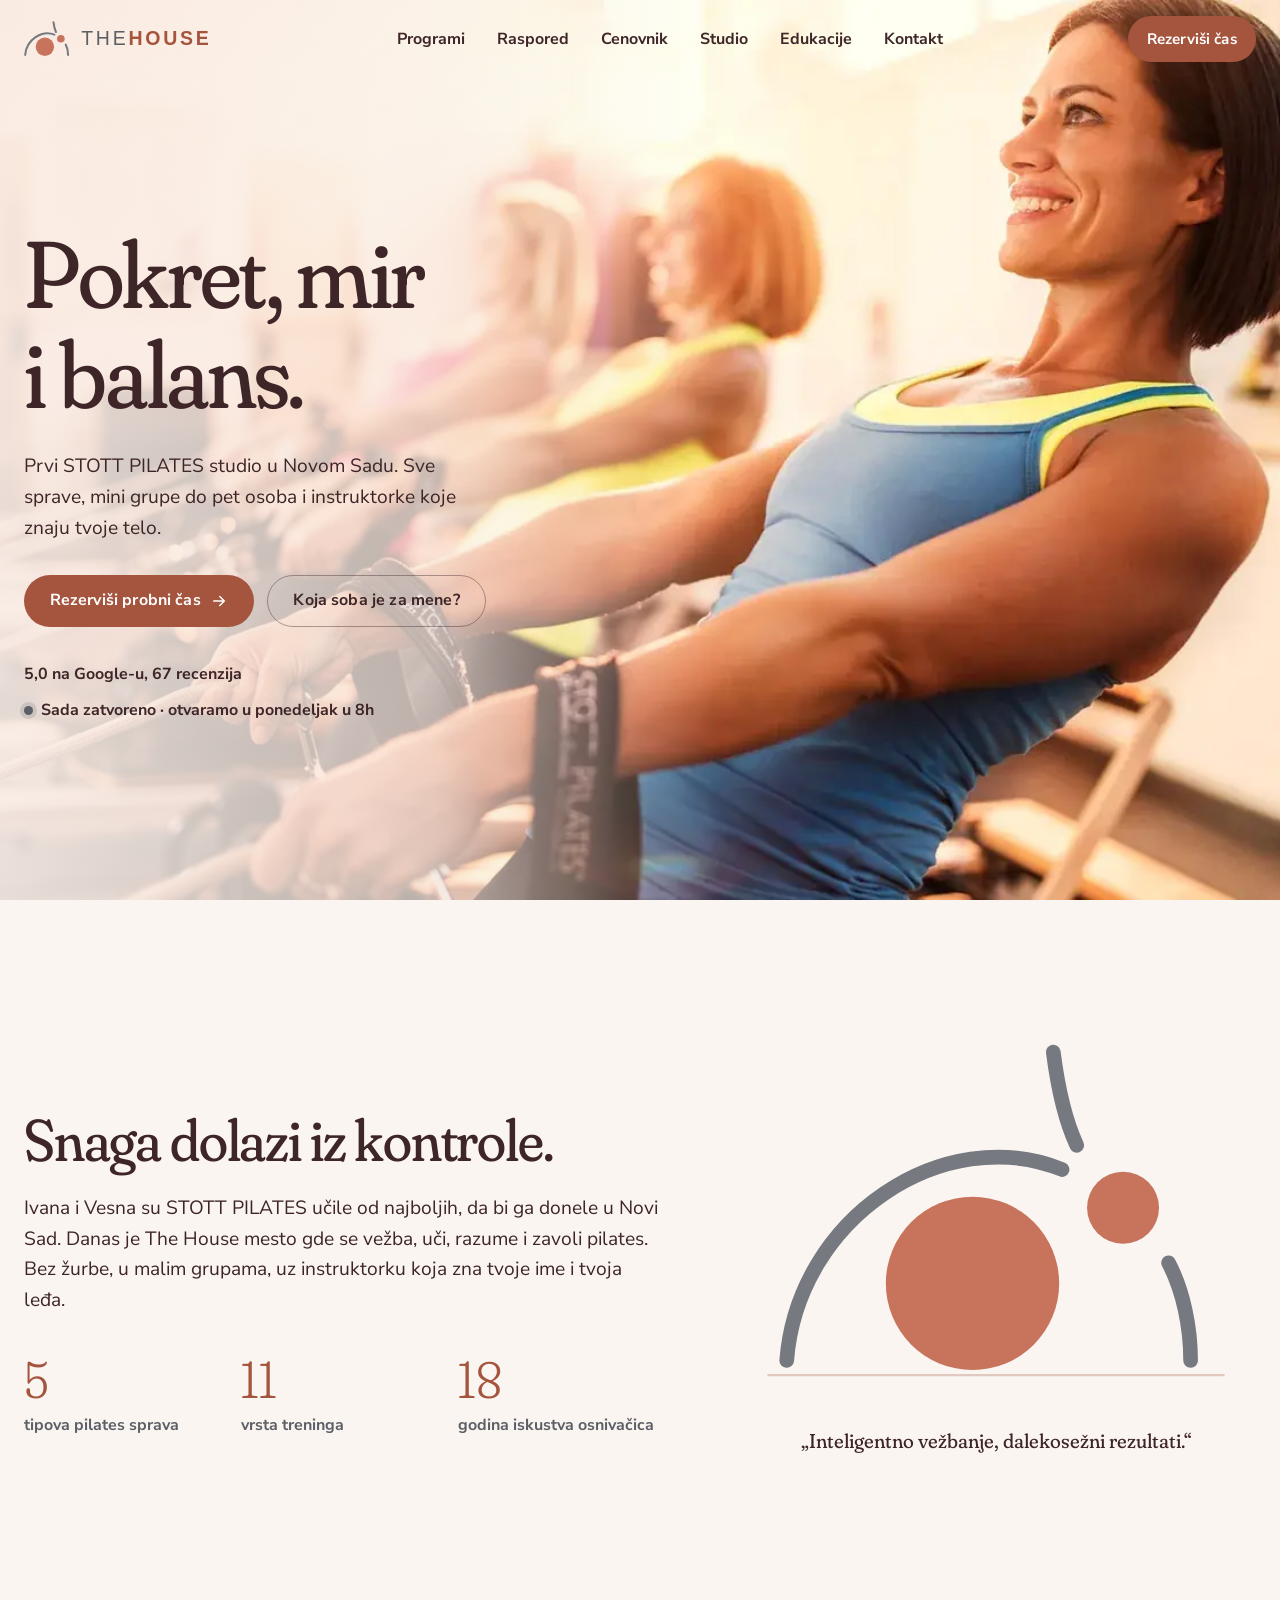
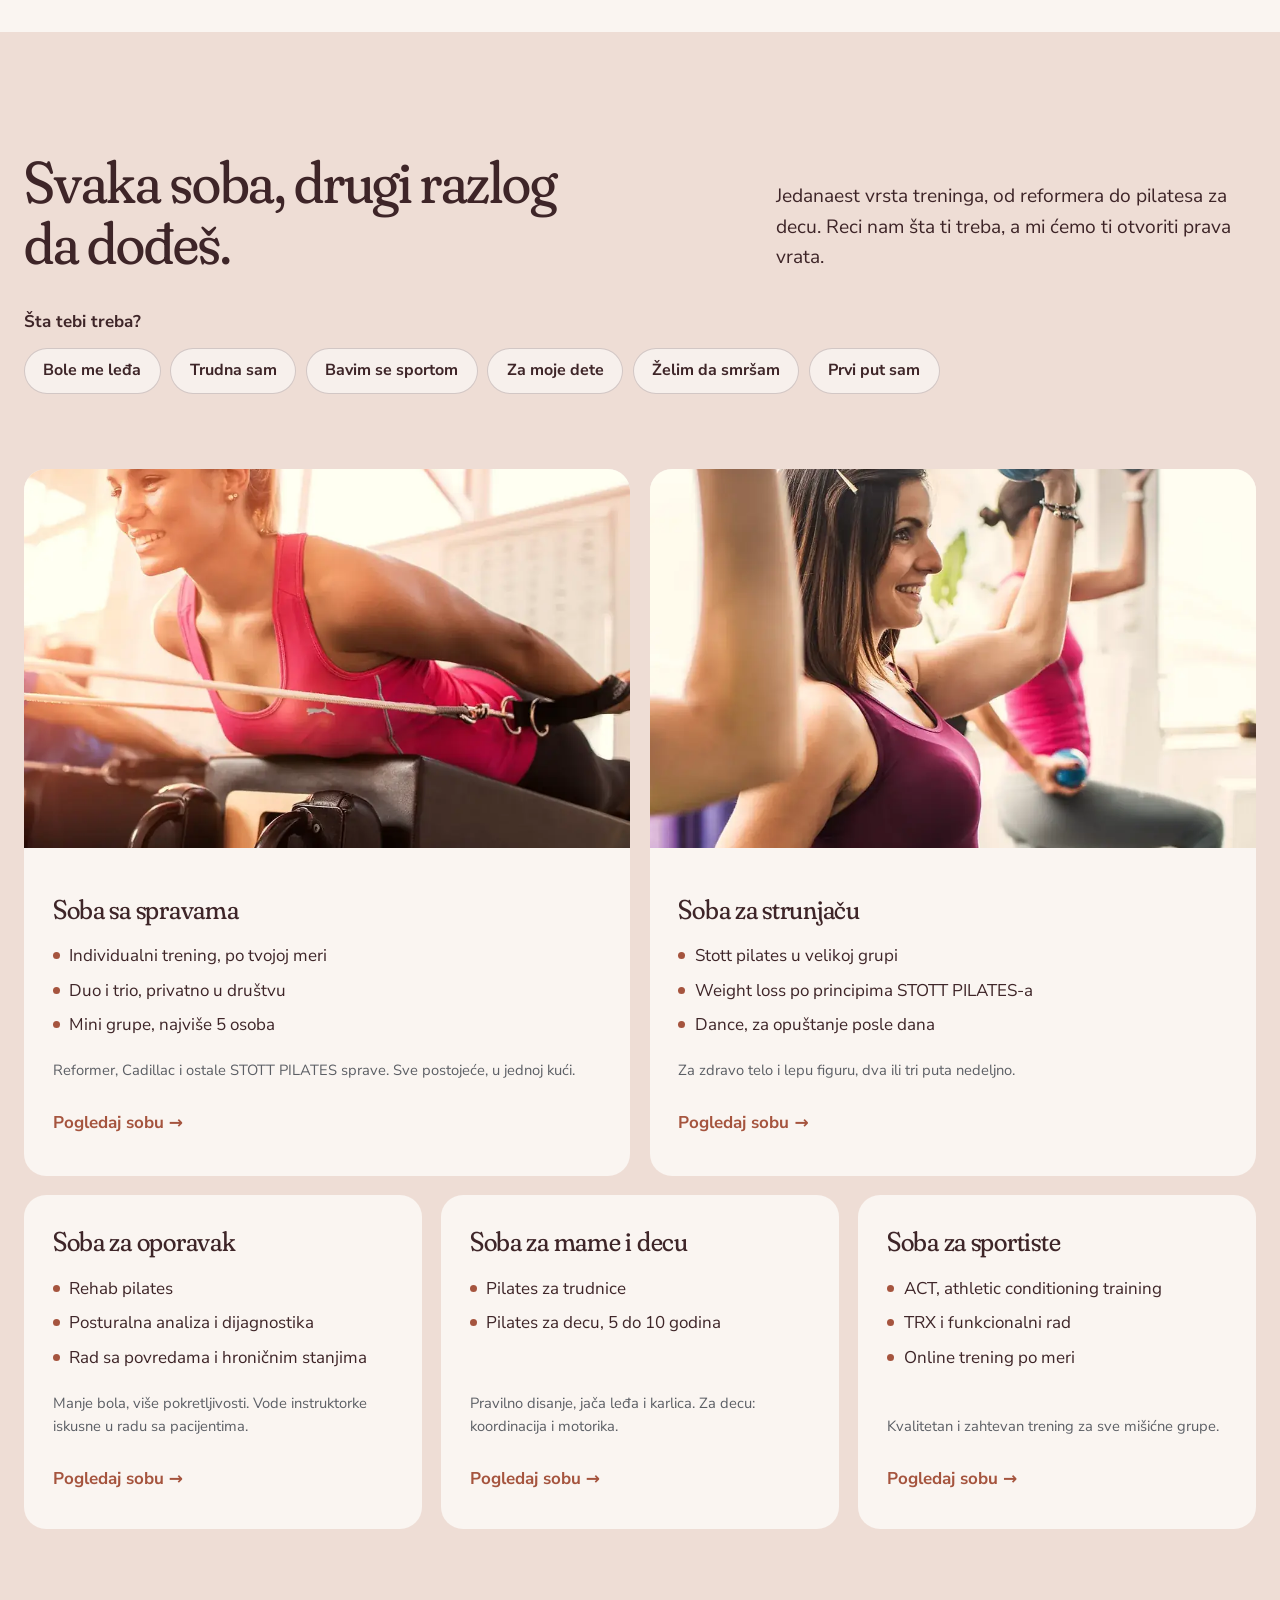
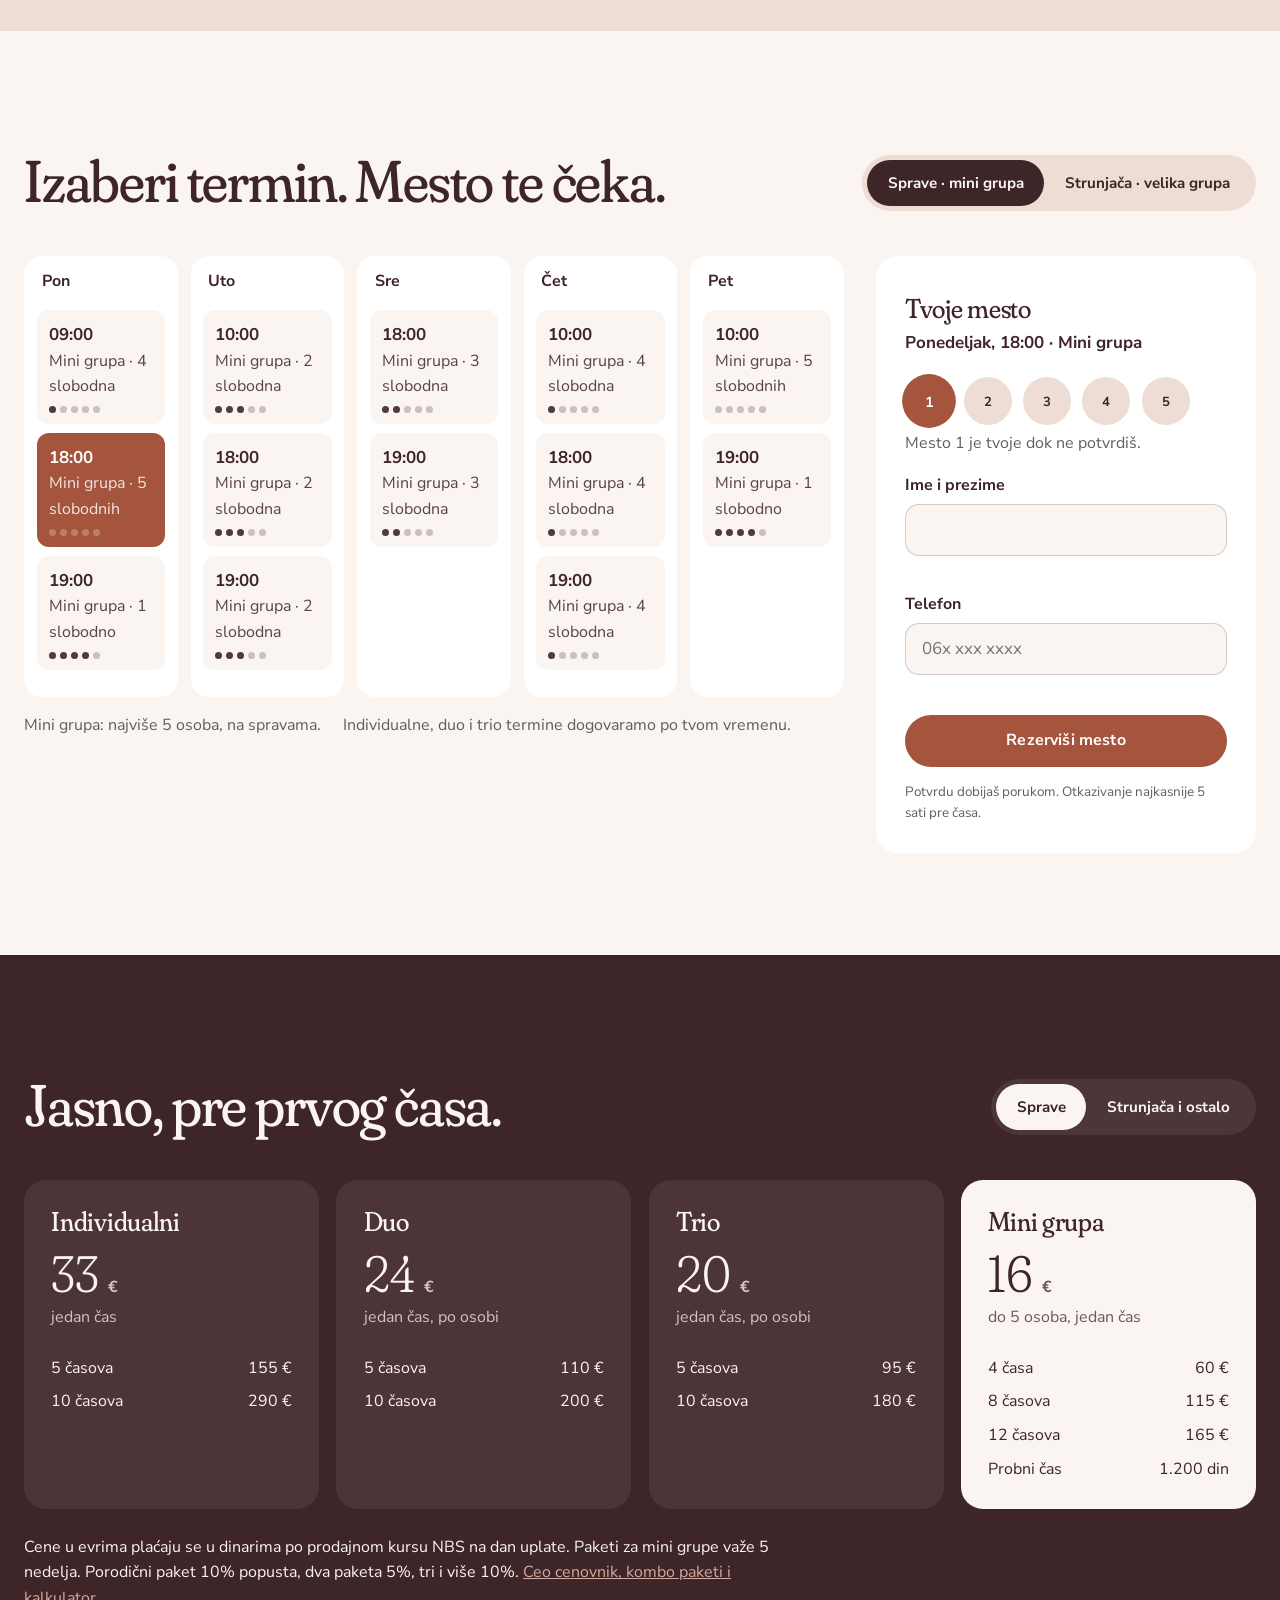
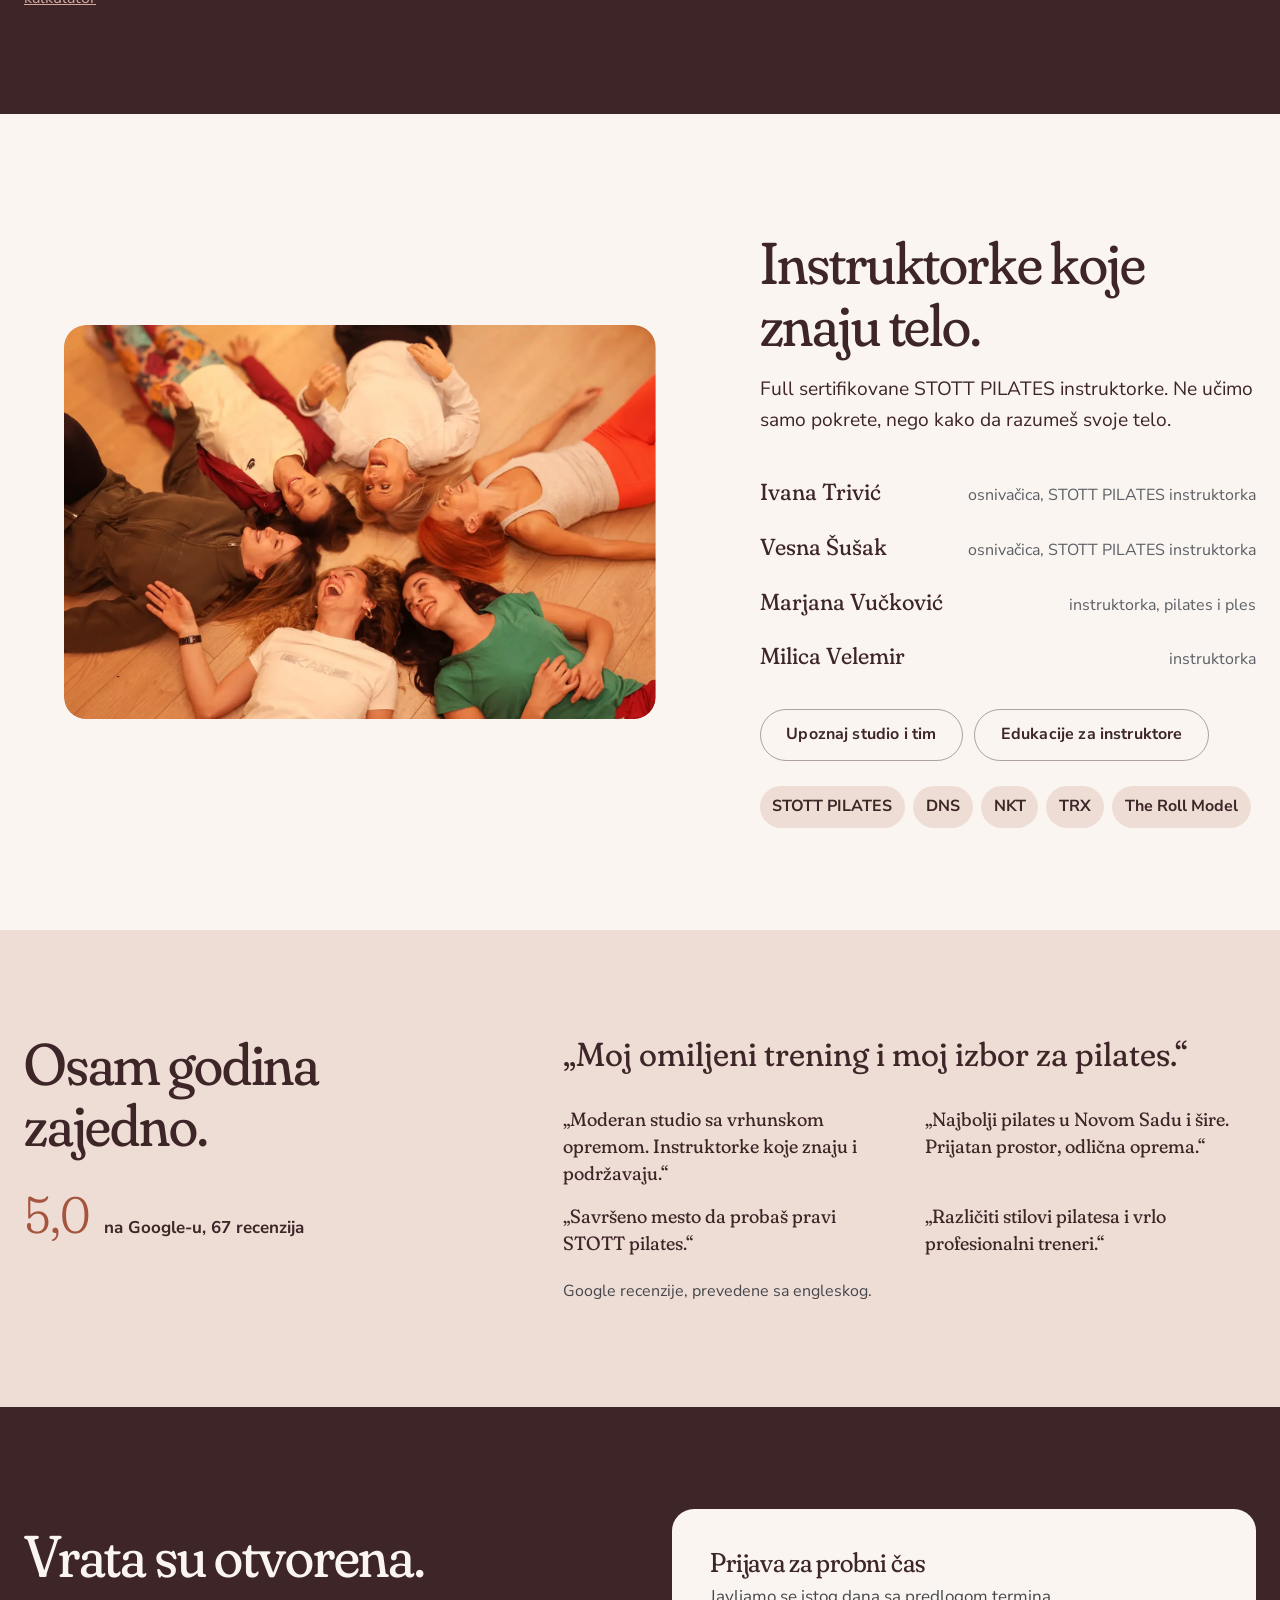
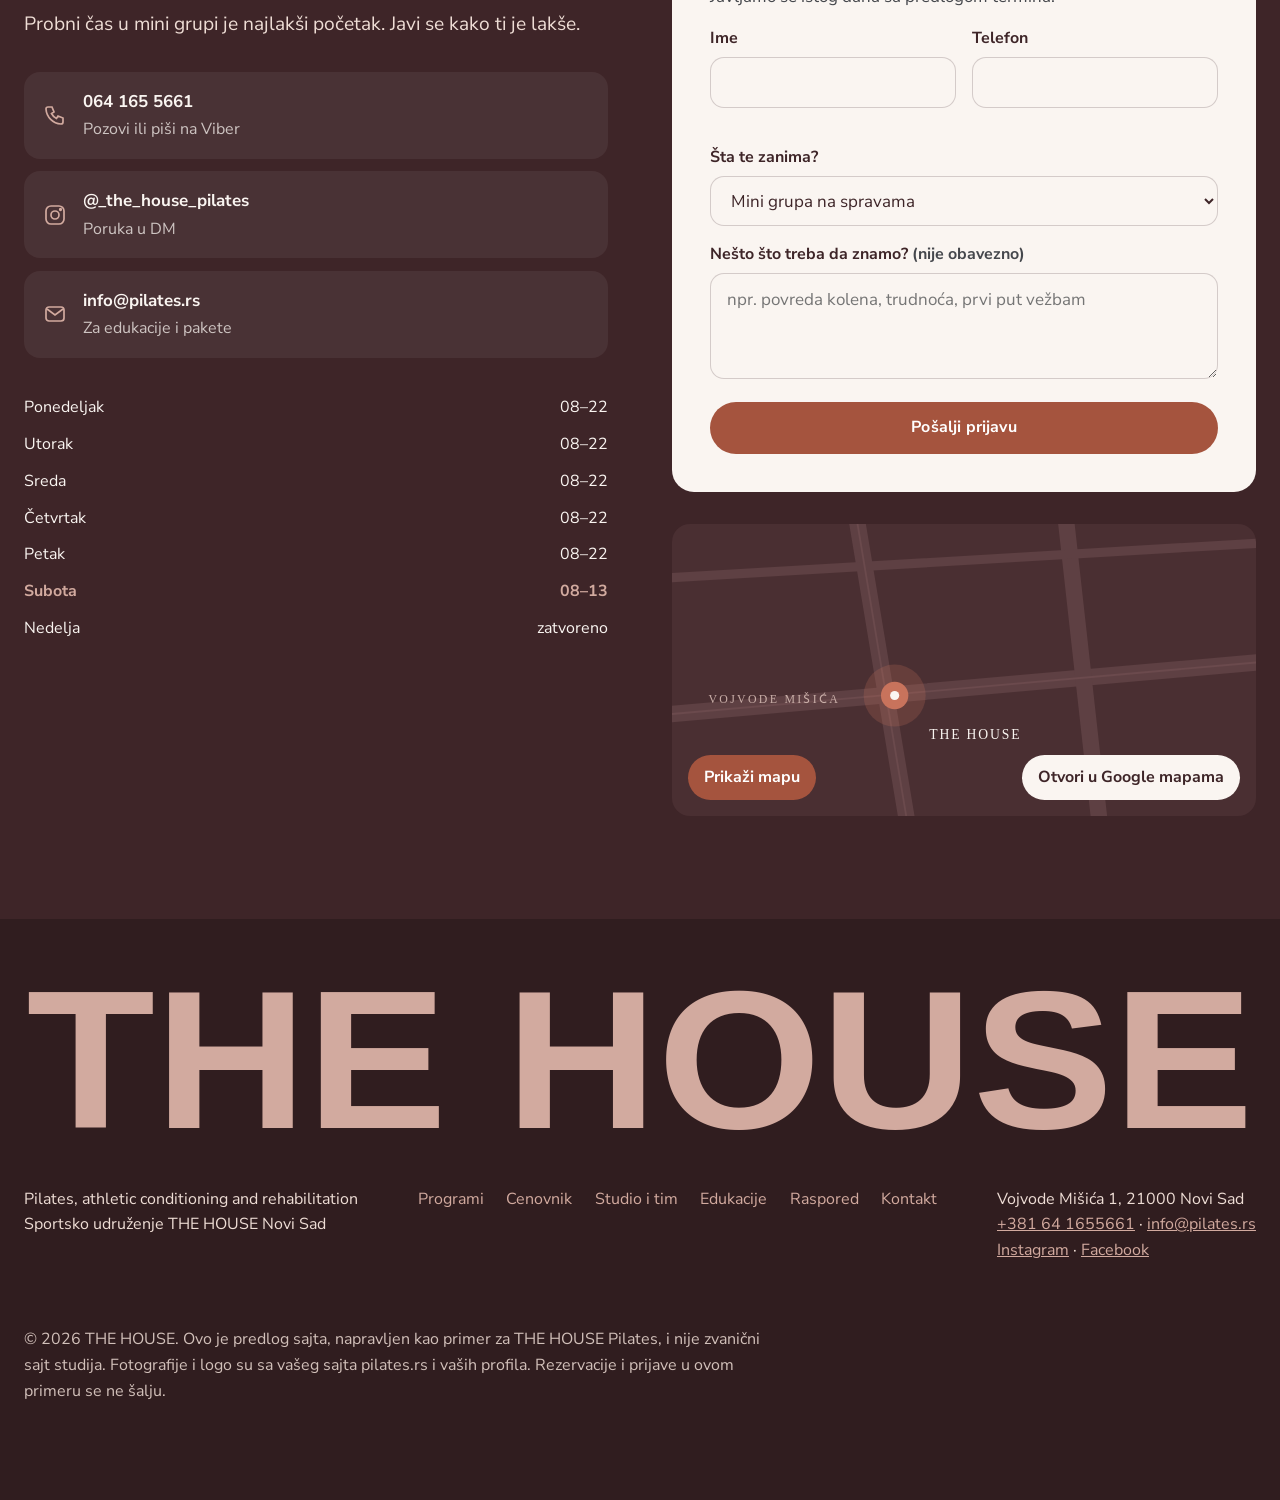
==== commit f0489747: "v2: brzina 100/100, raspored po danima na telefonu, Programi kao naizmenični blokovi Lakši font (226" ====
--- a/index.html
+++ b/index.html
@@ -14,7 +14,7 @@
 <meta name="twitter:card" content="summary_large_image">
 <meta name="theme-color" content="#FAF5F1">
 <link rel="icon" href="data:image/svg+xml,%3Csvg xmlns='http://www.w3.org/2000/svg' viewBox='0 90 590 450'%3E%3Cpath d='M15 525C30 330 230 200 390 265' fill='none' stroke='%23767A80' stroke-width='34' stroke-linecap='round'/%3E%3Ccircle cx='268' cy='420' r='118' fill='%23C8735C'/%3E%3Ccircle cx='473' cy='317' r='49' fill='%23C8735C'/%3E%3C/svg%3E">
-<link rel="preload" href="/assets/fonts/fraunces-latin-full-normal.woff2" as="font" type="font/woff2" crossorigin>
+<link rel="preload" href="/assets/fonts/fraunces-lat.woff2" as="font" type="font/woff2" crossorigin>
 <link rel="preload" href="/assets/img/hero-2400.webp" as="image" media="(min-width: 1101px)">
 <link rel="preload" href="/assets/img/hero-mob.webp" as="image" media="(max-width: 1100px)">
 <link rel="stylesheet" href="/assets/fonts.css">
--- a/assets/fonts.css
+++ b/assets/fonts.css
@@ -1,15 +1,9 @@
-@font-face{font-family:'Fraunces';font-style:normal;font-display:swap;font-weight:100 900;src:url(fonts/fraunces-latin-full-normal.woff2) format('woff2-variations');unicode-range:U+0000-00FF,U+0131,U+0152-0153,U+02BB-02BC,U+02C6,U+02DA,U+02DC,U+0304,U+0308,U+0329,U+2000-206F,U+20AC,U+2122,U+2191,U+2193,U+2212,U+2215,U+FEFF,U+FFFD}
-@font-face{font-family:'Fraunces';font-style:normal;font-display:swap;font-weight:100 900;src:url(fonts/fraunces-latin-ext-full-normal.woff2) format('woff2-variations');unicode-range:U+0100-02BA,U+02BD-02C5,U+02C7-02CC,U+02CE-02D7,U+02DD-02FF,U+0304,U+0308,U+0329,U+1D00-1DBF,U+1E00-1E9F,U+1EF2-1EFF,U+2020,U+20A0-20AB,U+20AD-20C0,U+2113,U+2C60-2C7F,U+A720-A7FF}
-@font-face{font-family:'Fraunces';font-style:italic;font-display:swap;font-weight:100 900;src:url(fonts/fraunces-latin-full-italic.woff2) format('woff2-variations');unicode-range:U+0000-00FF,U+0131,U+0152-0153,U+02BB-02BC,U+02C6,U+02DA,U+02DC,U+0304,U+0308,U+0329,U+2000-206F,U+20AC,U+2122,U+2191,U+2193,U+2212,U+2215,U+FEFF,U+FFFD}
-@font-face{font-family:'Fraunces';font-style:italic;font-display:swap;font-weight:100 900;src:url(fonts/fraunces-latin-ext-full-italic.woff2) format('woff2-variations');unicode-range:U+0100-02BA,U+02BD-02C5,U+02C7-02CC,U+02CE-02D7,U+02DD-02FF,U+0304,U+0308,U+0329,U+1D00-1DBF,U+1E00-1E9F,U+1EF2-1EFF,U+2020,U+20A0-20AB,U+20AD-20C0,U+2113,U+2C60-2C7F,U+A720-A7FF}
+@font-face{font-family:'Fraunces';font-style:normal;font-display:swap;font-weight:300 400;src:url(fonts/fraunces-lat.woff2) format('woff2');unicode-range:U+0000-00FF,U+2000-206F,U+20AC}
+@font-face{font-family:'Fraunces';font-style:normal;font-display:swap;font-weight:300 400;src:url(fonts/fraunces-ext.woff2) format('woff2');unicode-range:U+0106-0107,U+010C-010D,U+0110-0111,U+0160-0161,U+017D-017E}
 @font-face{font-family:'Nunito Sans';font-style:normal;font-display:swap;font-weight:400;src:url(fonts/nunito-sans-latin-400-normal.woff2) format('woff2');unicode-range:U+0000-00FF,U+0131,U+0152-0153,U+02BB-02BC,U+02C6,U+02DA,U+02DC,U+0304,U+0308,U+0329,U+2000-206F,U+20AC,U+2122,U+2191,U+2193,U+2212,U+2215,U+FEFF,U+FFFD}
 @font-face{font-family:'Nunito Sans';font-style:normal;font-display:swap;font-weight:400;src:url(fonts/nunito-sans-latin-ext-400-normal.woff2) format('woff2');unicode-range:U+0100-02BA,U+02BD-02C5,U+02C7-02CC,U+02CE-02D7,U+02DD-02FF,U+0304,U+0308,U+0329,U+1D00-1DBF,U+1E00-1E9F,U+1EF2-1EFF,U+2020,U+20A0-20AB,U+20AD-20C0,U+2113,U+2C60-2C7F,U+A720-A7FF}
-@font-face{font-family:'Nunito Sans';font-style:normal;font-display:swap;font-weight:600;src:url(fonts/nunito-sans-latin-600-normal.woff2) format('woff2');unicode-range:U+0000-00FF,U+0131,U+0152-0153,U+02BB-02BC,U+02C6,U+02DA,U+02DC,U+0304,U+0308,U+0329,U+2000-206F,U+20AC,U+2122,U+2191,U+2193,U+2212,U+2215,U+FEFF,U+FFFD}
-@font-face{font-family:'Nunito Sans';font-style:normal;font-display:swap;font-weight:600;src:url(fonts/nunito-sans-latin-ext-600-normal.woff2) format('woff2');unicode-range:U+0100-02BA,U+02BD-02C5,U+02C7-02CC,U+02CE-02D7,U+02DD-02FF,U+0304,U+0308,U+0329,U+1D00-1DBF,U+1E00-1E9F,U+1EF2-1EFF,U+2020,U+20A0-20AB,U+20AD-20C0,U+2113,U+2C60-2C7F,U+A720-A7FF}
 @font-face{font-family:'Nunito Sans';font-style:normal;font-display:swap;font-weight:700;src:url(fonts/nunito-sans-latin-700-normal.woff2) format('woff2');unicode-range:U+0000-00FF,U+0131,U+0152-0153,U+02BB-02BC,U+02C6,U+02DA,U+02DC,U+0304,U+0308,U+0329,U+2000-206F,U+20AC,U+2122,U+2191,U+2193,U+2212,U+2215,U+FEFF,U+FFFD}
 @font-face{font-family:'Nunito Sans';font-style:normal;font-display:swap;font-weight:700;src:url(fonts/nunito-sans-latin-ext-700-normal.woff2) format('woff2');unicode-range:U+0100-02BA,U+02BD-02C5,U+02C7-02CC,U+02CE-02D7,U+02DD-02FF,U+0304,U+0308,U+0329,U+1D00-1DBF,U+1E00-1E9F,U+1EF2-1EFF,U+2020,U+20A0-20AB,U+20AD-20C0,U+2113,U+2C60-2C7F,U+A720-A7FF}
-@font-face{font-family:'Nunito Sans';font-style:normal;font-display:swap;font-weight:800;src:url(fonts/nunito-sans-latin-800-normal.woff2) format('woff2');unicode-range:U+0000-00FF,U+0131,U+0152-0153,U+02BB-02BC,U+02C6,U+02DA,U+02DC,U+0304,U+0308,U+0329,U+2000-206F,U+20AC,U+2122,U+2191,U+2193,U+2212,U+2215,U+FEFF,U+FFFD}
-@font-face{font-family:'Nunito Sans';font-style:normal;font-display:swap;font-weight:800;src:url(fonts/nunito-sans-latin-ext-800-normal.woff2) format('woff2');unicode-range:U+0100-02BA,U+02BD-02C5,U+02C7-02CC,U+02CE-02D7,U+02DD-02FF,U+0304,U+0308,U+0329,U+1D00-1DBF,U+1E00-1E9F,U+1EF2-1EFF,U+2020,U+20A0-20AB,U+20AD-20C0,U+2113,U+2C60-2C7F,U+A720-A7FF}
 @font-face{font-family:'Josefin Sans';font-style:normal;font-display:swap;font-weight:400;src:url(fonts/josefin-sans-latin-400-normal.woff2) format('woff2');unicode-range:U+0000-00FF,U+0131,U+0152-0153,U+02BB-02BC,U+02C6,U+02DA,U+02DC,U+0304,U+0308,U+0329,U+2000-206F,U+20AC,U+2122,U+2191,U+2193,U+2212,U+2215,U+FEFF,U+FFFD}
 @font-face{font-family:'Josefin Sans';font-style:normal;font-display:swap;font-weight:400;src:url(fonts/josefin-sans-latin-ext-400-normal.woff2) format('woff2');unicode-range:U+0100-02BA,U+02BD-02C5,U+02C7-02CC,U+02CE-02D7,U+02DD-02FF,U+0304,U+0308,U+0329,U+1D00-1DBF,U+1E00-1E9F,U+1EF2-1EFF,U+2020,U+20A0-20AB,U+20AD-20C0,U+2113,U+2C60-2C7F,U+A720-A7FF}
 @font-face{font-family:'Josefin Sans';font-style:normal;font-display:swap;font-weight:600;src:url(fonts/josefin-sans-latin-600-normal.woff2) format('woff2');unicode-range:U+0000-00FF,U+0131,U+0152-0153,U+02BB-02BC,U+02C6,U+02DA,U+02DC,U+0304,U+0308,U+0329,U+2000-206F,U+20AC,U+2122,U+2191,U+2193,U+2212,U+2215,U+FEFF,U+FFFD}
--- a/assets/site.css
+++ b/assets/site.css
@@ -676,3 +676,57 @@
   .grid-sobe{margin-top:2rem}
 }
 @media (max-width:760px){.prekidac .duze{display:none}}
+/* ===== brzina: glavni tekst vidljiv odmah, samo blago pomeranje ===== */
+.hero .fade,.p-hero .fade{opacity:1!important}
+.hero h1 .l>span{transform:translateY(18%);opacity:.001;transition:transform 1s var(--ease),opacity .8s var(--ease)}
+.hero.on h1 .l>span{transform:none;opacity:1}
+/* bez kurziva (ne skida se poseban font) */
+.meni a[aria-current="page"],.citat,.edu-tri.in span:nth-child(3),.edu-tri span:nth-child(3){font-style:normal}
+.sediste span{font-weight:700}
+/* raspored po danima na telefonu */
+.dani-tabs{display:none}
+@media (max-width:760px){
+  .dani-tabs{display:grid;grid-template-columns:repeat(5,1fr);gap:.35rem;margin-bottom:.7rem}
+  .dani-tabs button{border:0;background:#fff;border-radius:12px;min-height:48px;font-weight:700;color:var(--sljiva);transition:background .3s var(--ease),color .3s var(--ease)}
+  .dani-tabs button[aria-pressed="true"]{background:var(--sljiva);color:var(--papir)}
+  .nedelja .dan{display:none}
+  .nedelja .dan.aktivan{display:grid;grid-template-columns:1fr}
+  .nedelja .dan.aktivan h3{display:none}
+  .dan .t-red{grid-template-columns:repeat(3,1fr)}
+  .dan .termin{min-height:64px}
+}
+/* programi: split sobe */
+.soba-split{display:grid;grid-template-columns:5fr 7fr;gap:clamp(2rem,5vw,5rem);align-items:start}
+.soba-split.obrnuto{grid-template-columns:7fr 5fr}
+.soba-split.obrnuto .soba-slika{order:2}
+.soba-slika{margin:0;border-radius:var(--r);overflow:hidden;position:sticky;top:96px}
+.soba-slika img{width:100%;aspect-ratio:4/5;object-fit:cover}
+.soba-tekst h2{margin-bottom:1rem}
+.prog-lista{list-style:none;margin:2rem 0 0;padding:0;display:grid;gap:.8rem}
+.prog-lista li{background:#fff;border-radius:18px;padding:1.3rem 1.5rem;display:grid;gap:.45rem;scroll-margin-top:90px}
+.blok:nth-of-type(even) .prog-lista li{background:var(--papir)}
+.pl-glava{display:flex;justify-content:space-between;align-items:baseline;gap:1rem;flex-wrap:wrap}
+.pl-glava h3{font-size:var(--t-h3)}
+.pl-cena{font-family:var(--f-display);font-weight:400;font-size:1.15rem;color:var(--terakota)}
+.pl-za{color:#4F5257;font-size:var(--t-small)}
+.pl-link{font-weight:700;color:var(--terakota);text-decoration:none;justify-self:start;min-height:40px;display:inline-flex;align-items:center}
+.pl-link:hover{text-decoration:underline}
+@media (max-width:860px){
+  .soba-split,.soba-split.obrnuto{grid-template-columns:1fr}
+  .soba-split.obrnuto .soba-slika{order:0}
+  .soba-slika{position:static}
+  .soba-slika img{aspect-ratio:16/9}
+}
+@media (max-width:760px){
+  .prog-lista{margin-top:1.2rem;gap:.6rem}
+  .prog-lista li{padding:1.1rem 1.2rem}
+  .pl-glava h3{font-size:1.35rem}
+  .pl-za{display:none}
+}
+/* završno: tekst najmanje 16px, puno mastilo, kraći redovi */
+:root{--t-small:1rem}
+.muted,.pl-za{color:#45474C}
+.p-hero .lead,.blok-head .lead,.soba-tekst .lead,.edu .lead,.kontakt .lead{max-width:60ch}
+p{max-width:75ch}
+.nema-slika{margin:2rem auto 0;max-width:520px;border-radius:var(--r);overflow:hidden}
+.nema-slika img{width:100%;aspect-ratio:16/9;object-fit:cover}
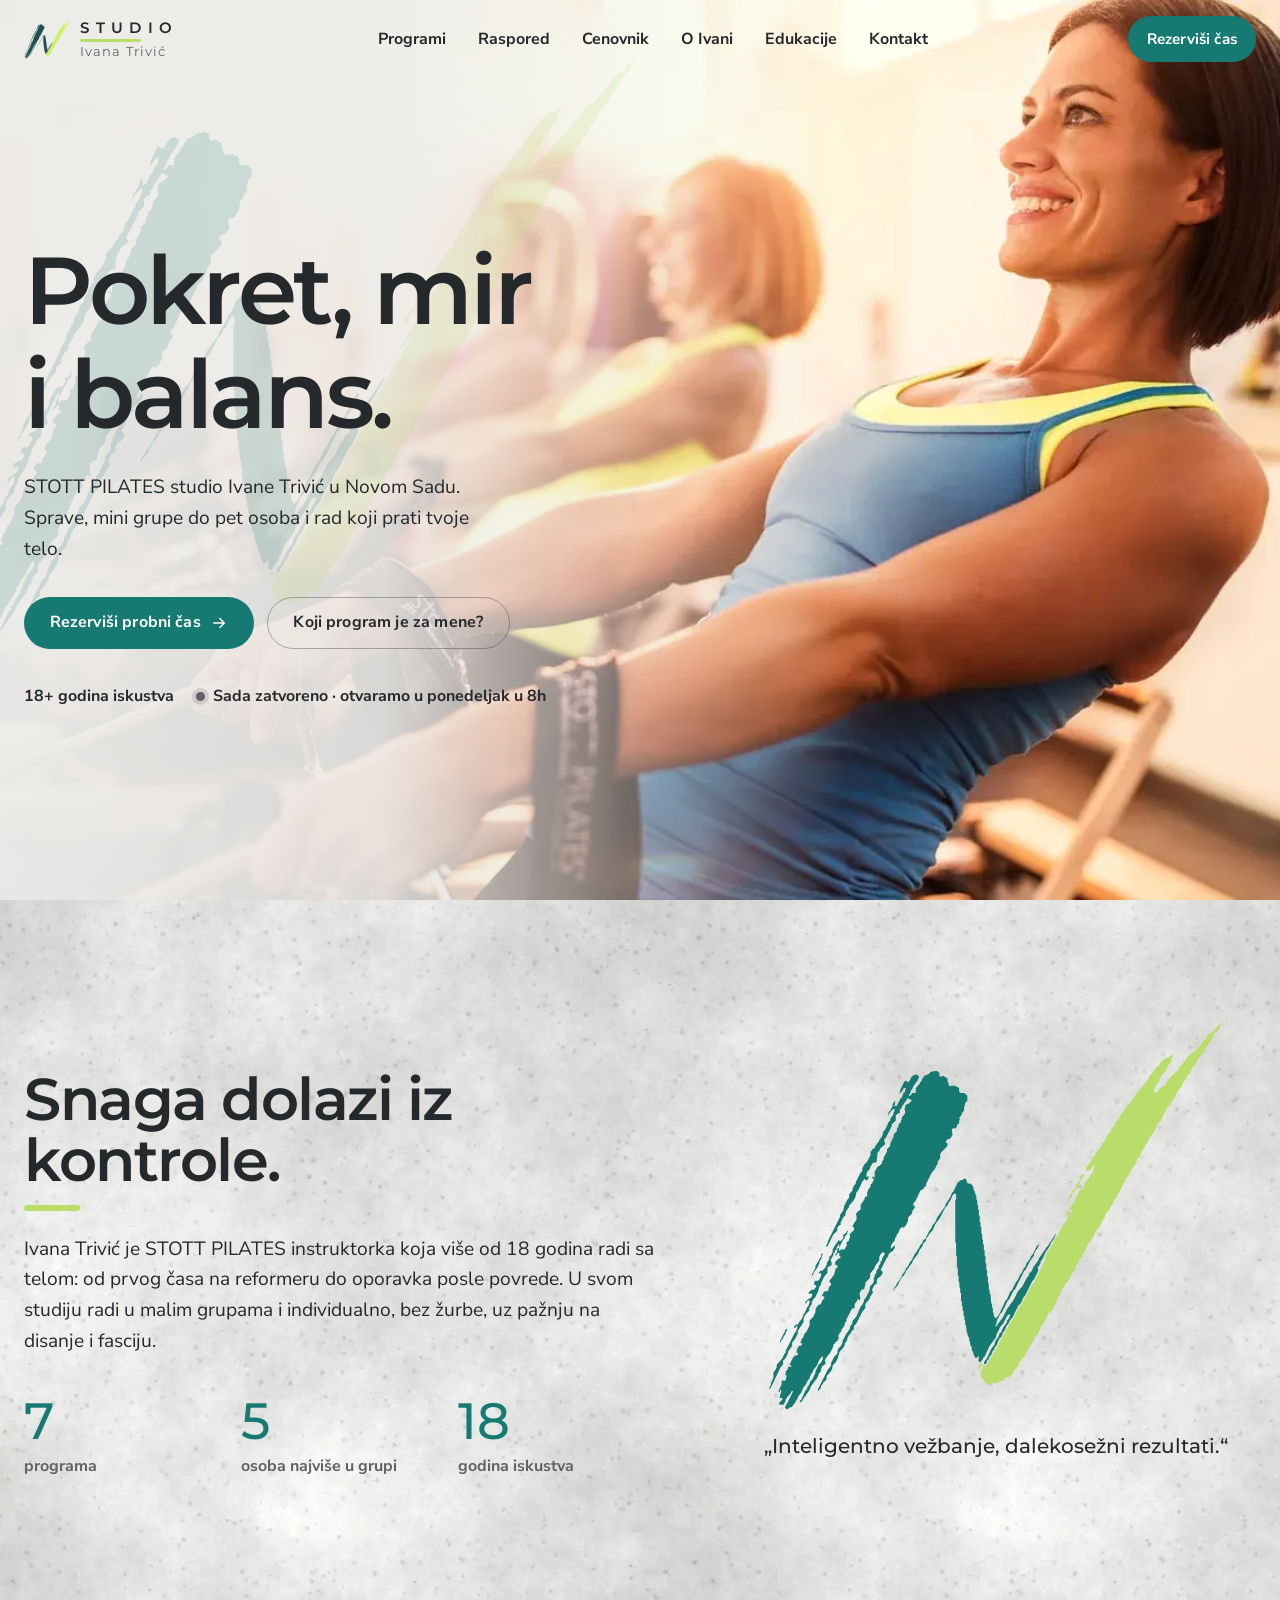
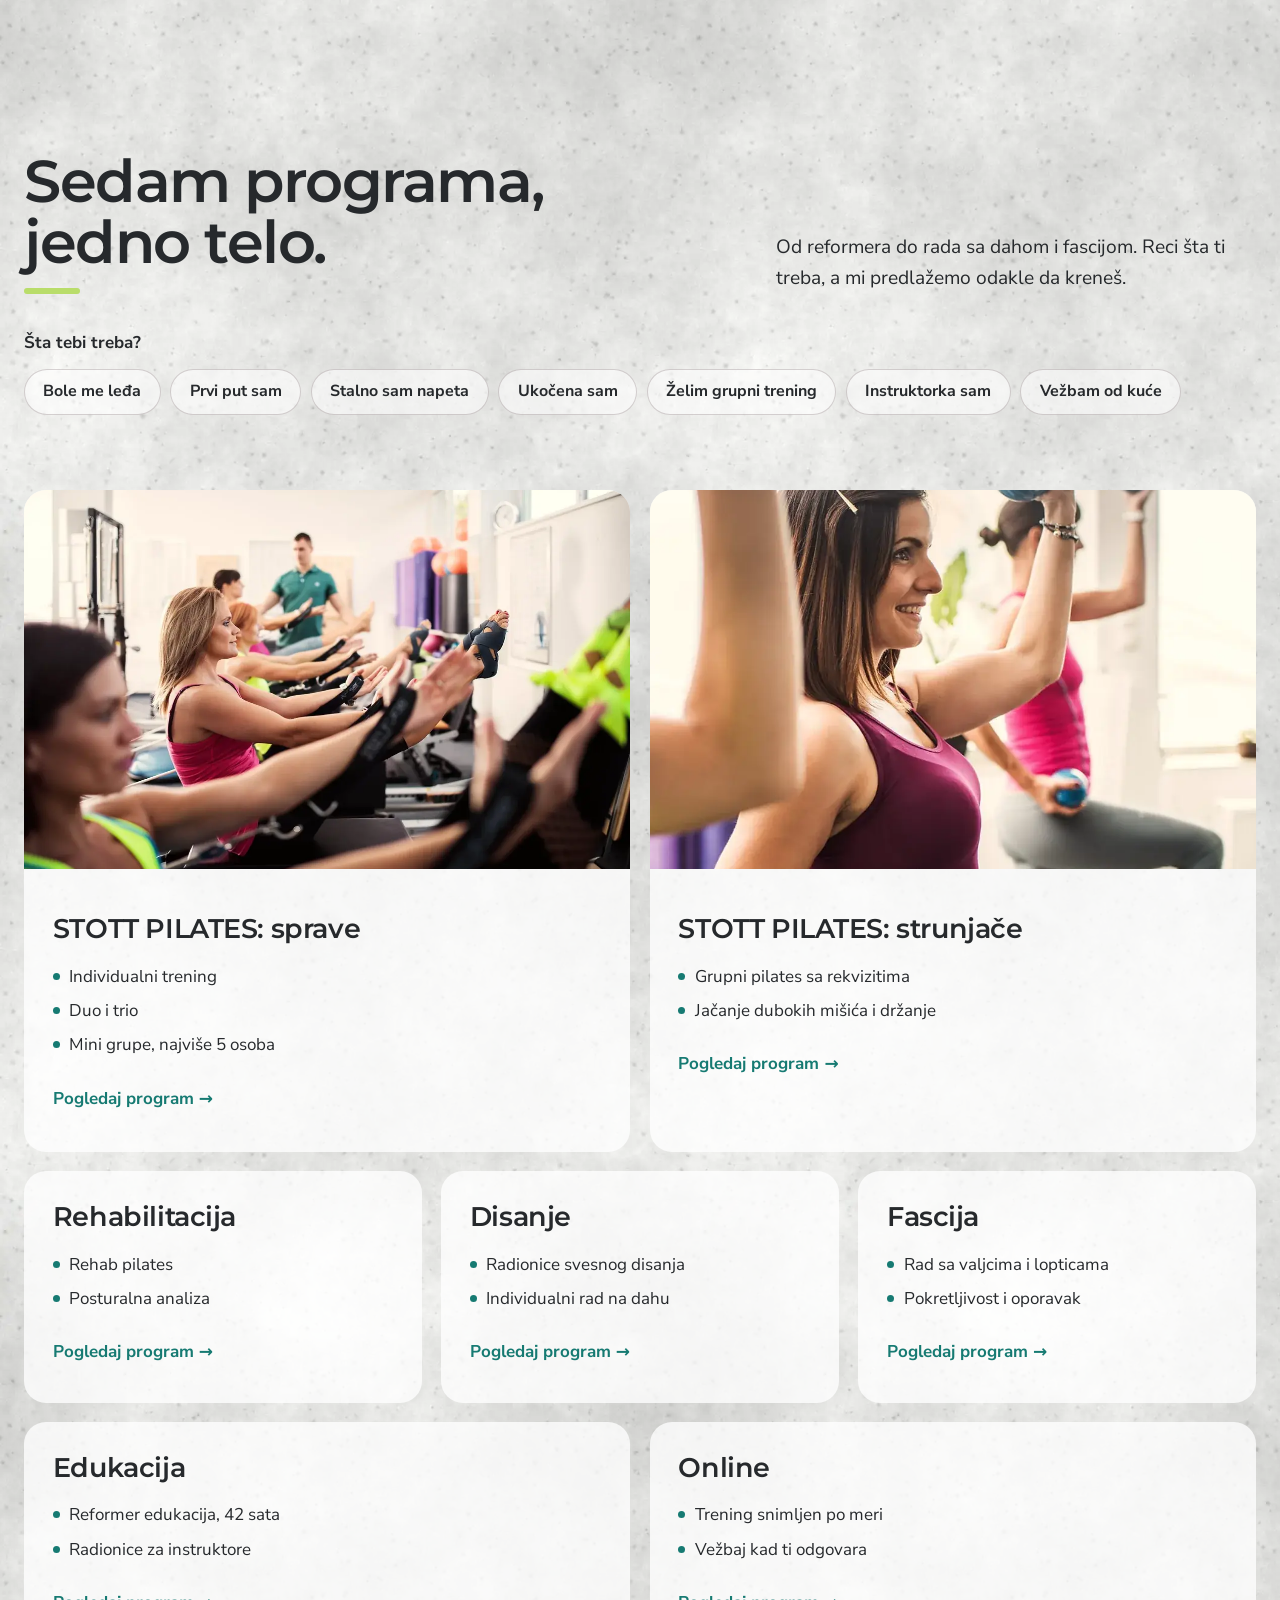
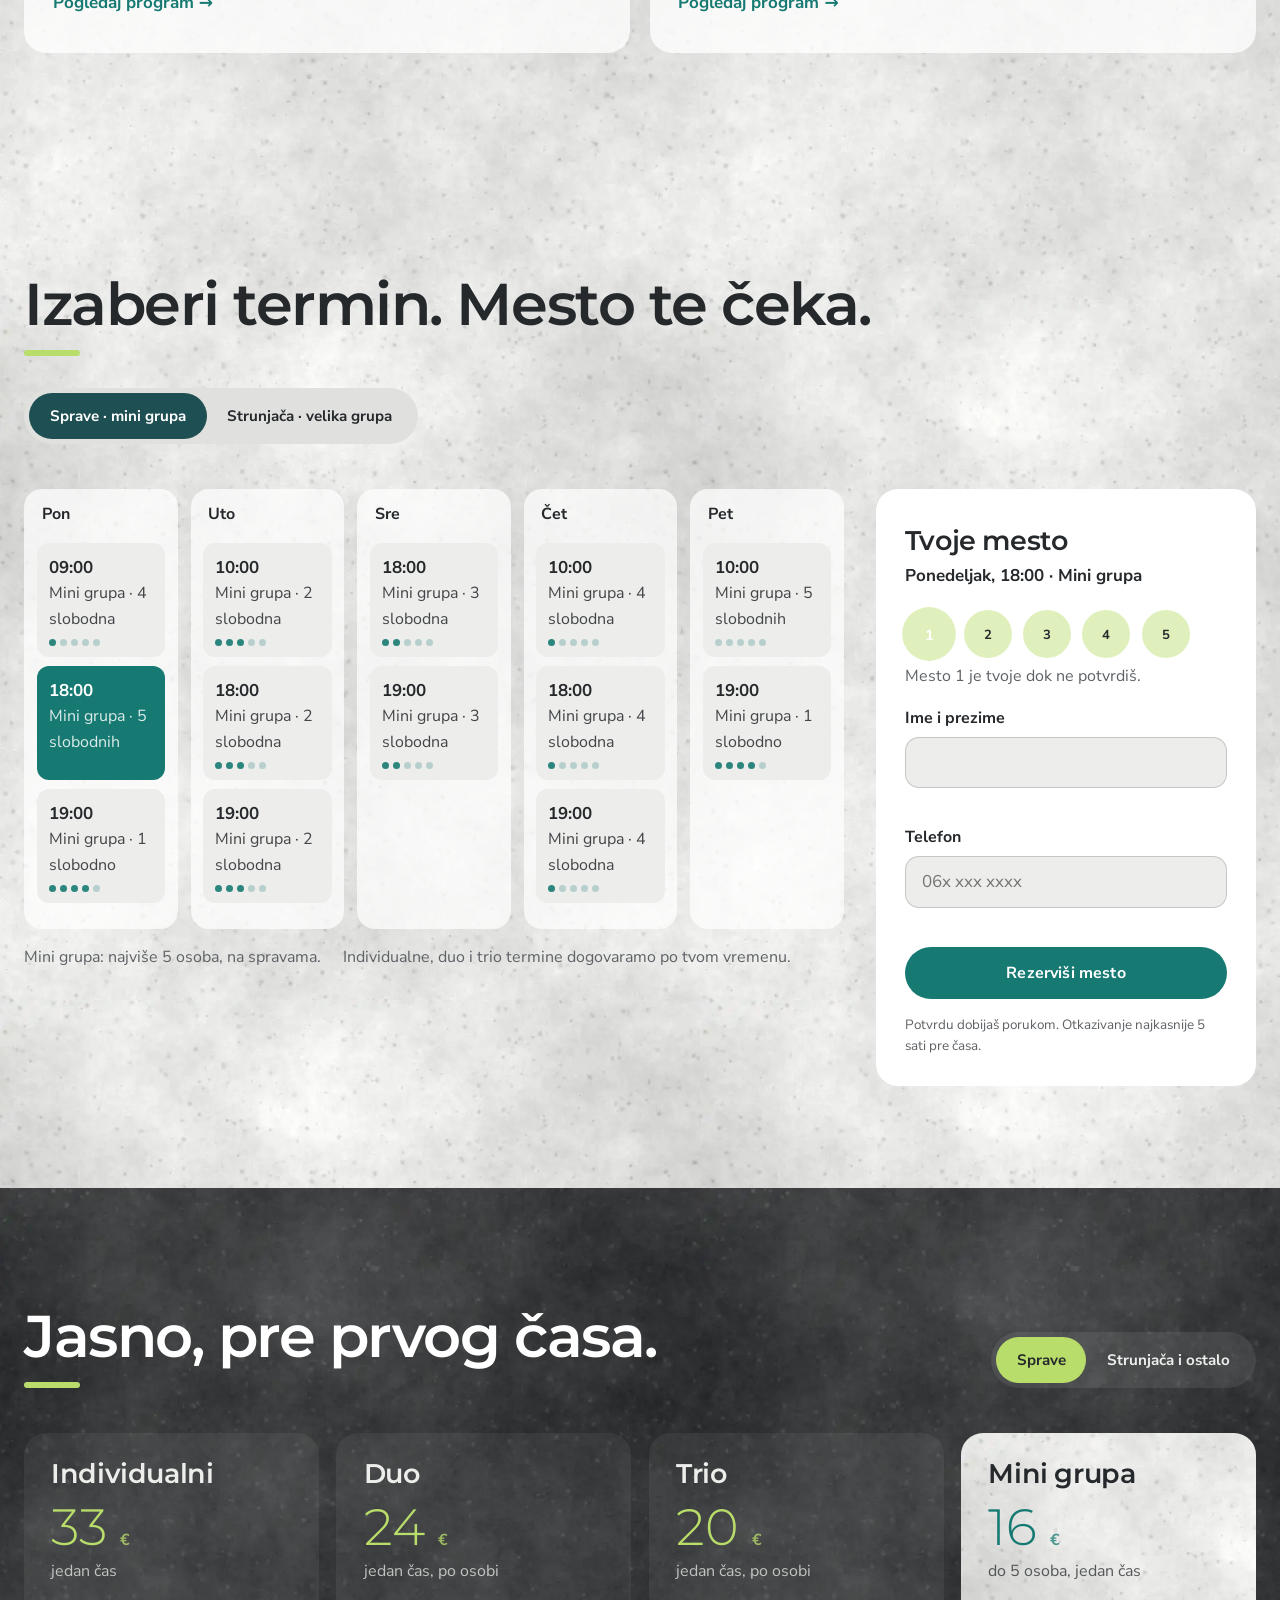
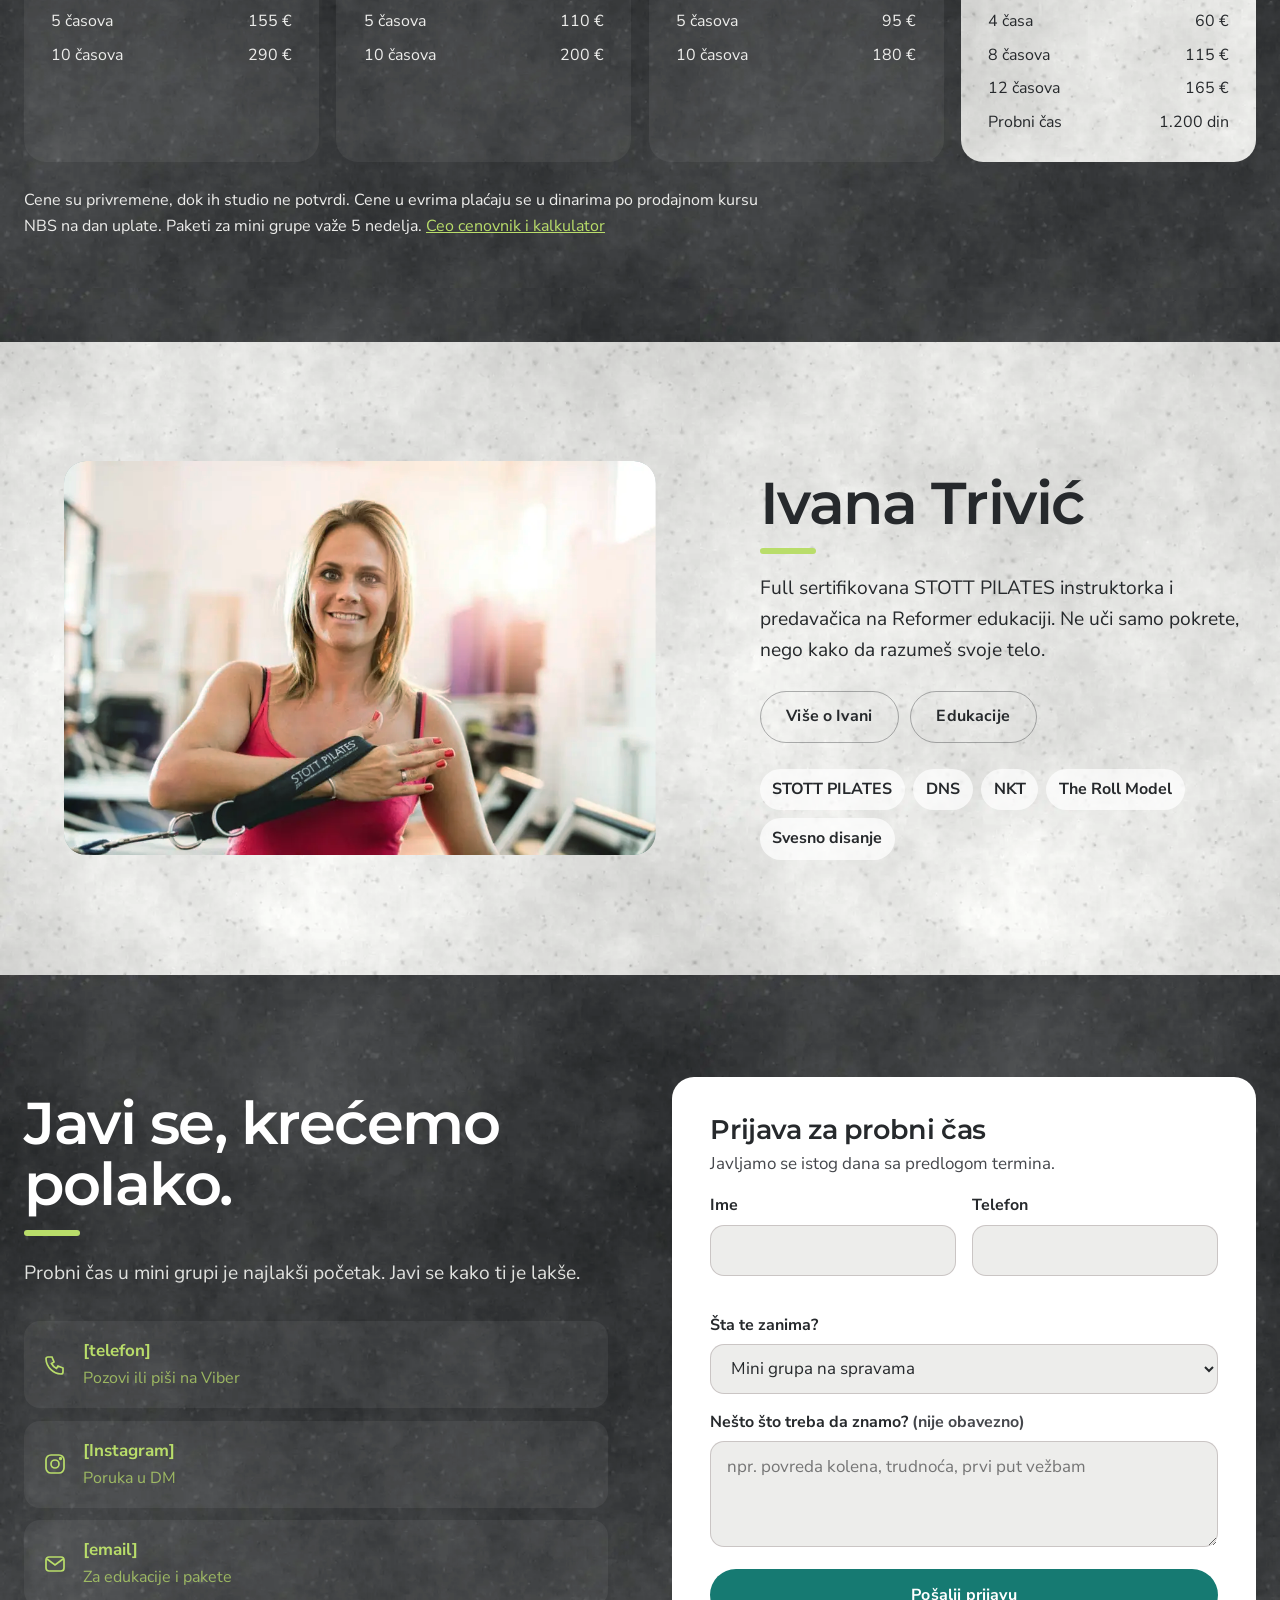
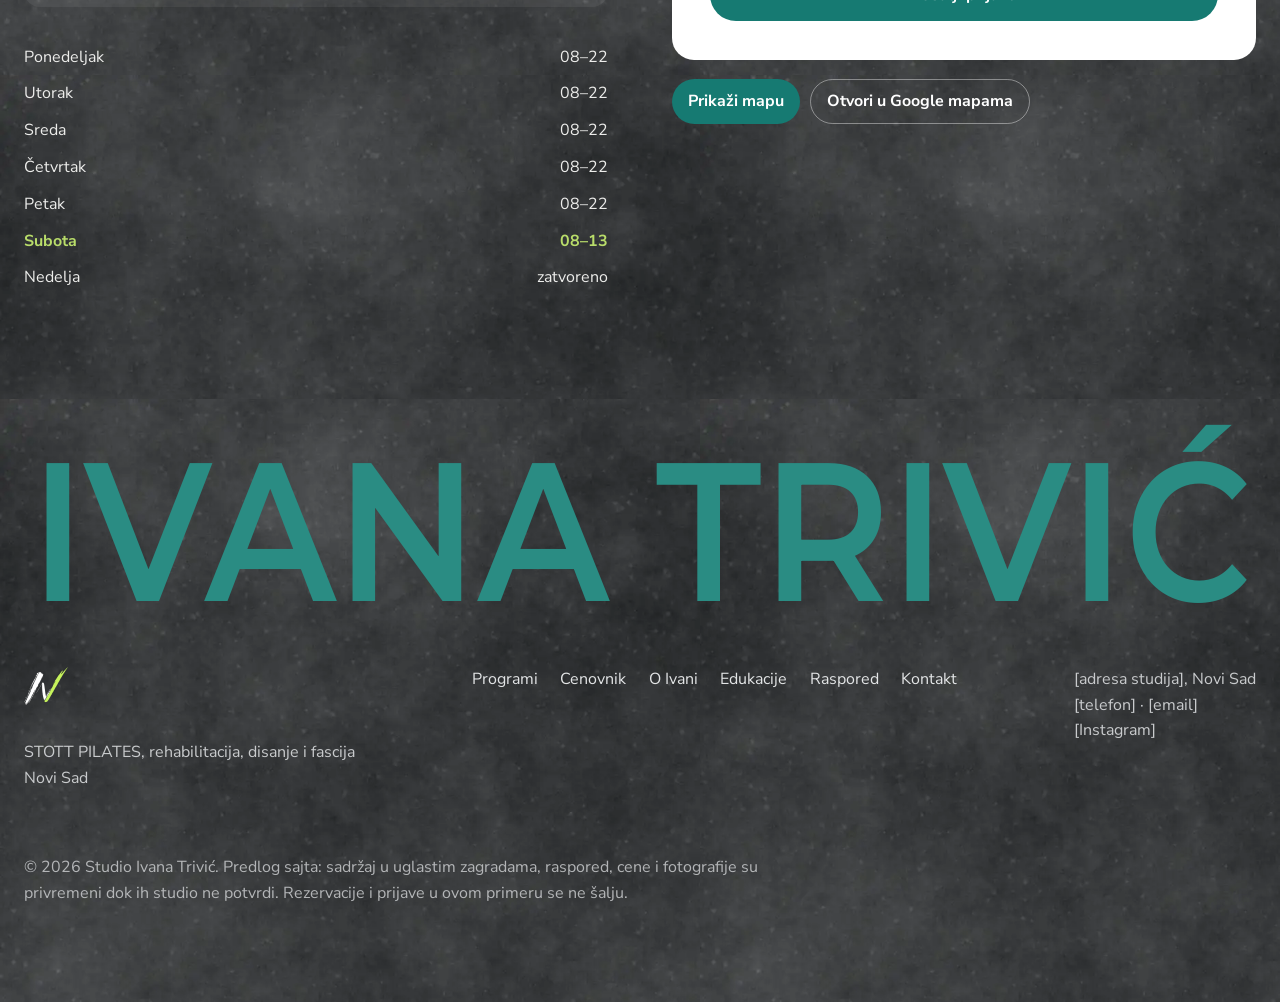
==== commit cb9bf162: "Studio Ivana Trivić: novi brend na osnovu v2 Logo IV precrtan u vektoru, boje studija (teal, umerena" ====
--- a/index.html
+++ b/index.html
@@ -3,18 +3,18 @@
 <head>
 <meta charset="utf-8">
 <meta name="viewport" content="width=device-width, initial-scale=1">
-<title>THE HOUSE Pilates Novi Sad · STOTT PILATES studio, rehabilitacija i online zakazivanje</title>
-<meta name="description" content="Prvi STOTT PILATES studio u Novom Sadu. Sve pilates sprave, mini grupe do 5, rehab pilates, pilates za trudnice i decu. Rezerviši čas online. Vojvode Mišića 1.">
+<title>Studio Ivana Trivić · STOTT PILATES, rehabilitacija i disanje, Novi Sad</title>
+<meta name="description" content="STOTT PILATES studio Ivane Trivić u Novom Sadu: sprave, strunjače, rehabilitacija, disanje, fascija, edukacija i online treninzi. Rezerviši probni čas.">
 <meta name="robots" content="noindex, nofollow">
 <meta property="og:type" content="website">
-<meta property="og:title" content="THE HOUSE Pilates Novi Sad · STOTT PILATES studio, rehabilitacija i online zakazivanje">
-<meta property="og:description" content="Prvi STOTT PILATES studio u Novom Sadu. Sve pilates sprave, mini grupe do 5, rehab pilates, pilates za trudnice i decu. Rezerviši čas online. Vojvode Mišića 1.">
+<meta property="og:title" content="Studio Ivana Trivić · STOTT PILATES, rehabilitacija i disanje, Novi Sad">
+<meta property="og:description" content="STOTT PILATES studio Ivane Trivić u Novom Sadu: sprave, strunjače, rehabilitacija, disanje, fascija, edukacija i online treninzi. Rezerviši probni čas.">
 <meta property="og:image" content="/assets/img/hero-og.jpg">
 <meta property="og:locale" content="sr_RS">
 <meta name="twitter:card" content="summary_large_image">
-<meta name="theme-color" content="#FAF5F1">
-<link rel="icon" href="data:image/svg+xml,%3Csvg xmlns='http://www.w3.org/2000/svg' viewBox='0 90 590 450'%3E%3Cpath d='M15 525C30 330 230 200 390 265' fill='none' stroke='%23767A80' stroke-width='34' stroke-linecap='round'/%3E%3Ccircle cx='268' cy='420' r='118' fill='%23C8735C'/%3E%3Ccircle cx='473' cy='317' r='49' fill='%23C8735C'/%3E%3C/svg%3E">
-<link rel="preload" href="/assets/fonts/fraunces-lat.woff2" as="font" type="font/woff2" crossorigin>
+<meta name="theme-color" content="#EDEDEB">
+<link rel="icon" href="data:image/svg+xml,%3Csvg xmlns='http://www.w3.org/2000/svg' viewBox='188 103 559 479'%3E%3Cpath fill='%231E4F52' fill-rule='evenodd' d='M213.3 479.0 L212.0 480.3 L205.0 494.3 L205.3 496.7 L206.7 493.3 L208.7 491.3 L209.7 488.3 L211.7 486.3 L211.7 484.3 L213.7 481.3Z M257.3 388.0 L256.3 388.0 L255.0 389.3 L255.0 391.3 L248.0 403.3 L248.0 405.3 L244.0 413.3 L244.3 414.7 L245.7 413.3 L245.7 411.3 L249.7 406.3 L252.7 400.3 L252.7 398.3 L255.7 393.3 L255.7 391.3Z M428.3 297.0 L426.3 299.0 L424.3 299.0 L422.3 301.0 L421.0 301.3 L416.0 312.3 L414.0 314.3 L412.0 319.3 L406.0 328.3 L406.0 330.3 L396.0 344.3 L394.0 349.3 L390.0 354.3 L389.0 357.3 L387.0 359.3 L382.0 369.3 L379.0 372.3 L378.0 375.3 L375.0 378.3 L374.0 381.3 L372.0 383.3 L371.0 386.3 L369.0 388.3 L365.0 396.3 L363.0 398.3 L360.0 404.3 L358.0 406.3 L357.0 409.3 L353.0 414.3 L353.0 416.3 L351.0 418.3 L351.0 419.3 L347.0 424.3 L346.0 427.3 L344.0 429.3 L343.0 431.3 L343.0 433.3 L343.7 433.3 L343.7 431.3 L347.7 427.3 L352.7 417.3 L355.7 414.3 L358.7 408.3 L361.7 405.3 L361.7 404.3 L365.7 399.3 L366.7 396.3 L372.7 388.3 L374.7 383.3 L376.7 381.3 L379.7 375.3 L381.7 373.3 L382.7 371.3 L382.7 369.3 L385.7 366.3 L385.7 365.3 L390.7 359.3 L393.7 352.3 L399.7 344.3 L405.7 332.3 L408.7 329.3 L409.7 326.3 L411.7 324.3 L414.7 317.3 L417.3 314.7 L419.0 316.3 L419.0 322.3 L418.0 323.3 L418.0 374.3 L419.0 375.3 L419.0 390.3 L420.0 391.3 L420.0 404.3 L421.0 405.3 L421.0 414.3 L422.0 415.3 L422.0 422.3 L423.0 423.3 L423.0 429.3 L424.0 430.3 L424.0 435.3 L425.0 436.3 L425.0 445.3 L426.0 446.3 L426.0 451.3 L427.0 452.3 L427.0 457.3 L428.0 458.3 L428.0 463.3 L429.0 464.3 L429.0 468.3 L430.0 469.3 L430.0 474.3 L431.0 475.3 L432.0 484.3 L433.0 485.3 L433.0 487.3 L435.0 491.3 L435.0 494.3 L436.0 495.3 L436.0 498.3 L438.0 502.3 L438.0 505.3 L440.0 508.3 L440.0 510.3 L442.3 514.7 L444.3 514.7 L446.3 512.7 L447.0 513.3 L446.0 518.3 L447.3 519.7 L449.3 519.7 L449.7 518.3 L451.7 516.3 L451.7 515.3 L453.7 513.3 L459.7 500.3 L467.7 489.3 L467.7 487.3 L472.7 477.3 L476.7 472.3 L480.7 464.3 L483.3 461.7 L485.0 462.3 L483.0 467.3 L481.0 469.3 L481.0 471.3 L476.0 478.3 L474.0 483.3 L472.0 485.3 L470.0 490.3 L468.0 492.3 L466.0 496.3 L466.0 498.3 L462.0 503.3 L456.0 516.3 L454.0 518.3 L453.0 520.3 L453.0 522.3 L454.3 522.7 L455.7 521.3 L456.7 518.3 L458.7 516.3 L459.7 513.3 L461.7 511.3 L463.7 506.3 L465.7 504.3 L465.7 502.3 L467.7 500.3 L471.7 491.3 L473.7 489.3 L475.7 484.3 L477.7 482.3 L480.7 475.3 L482.7 473.3 L483.7 470.3 L487.7 465.3 L494.7 451.3 L497.7 448.3 L500.7 441.3 L502.7 439.3 L511.7 421.3 L513.7 419.3 L518.7 409.3 L518.7 406.3 L517.7 405.3 L519.7 403.3 L521.7 399.3 L521.7 397.3 L523.7 395.3 L527.7 386.3 L532.7 379.3 L534.7 374.3 L536.7 372.3 L540.7 364.3 L539.0 365.3 L539.0 366.3 L537.0 368.3 L537.0 369.3 L535.0 371.3 L535.0 372.3 L533.0 374.3 L531.0 378.3 L528.0 381.3 L528.0 382.3 L520.0 393.3 L519.0 396.3 L513.0 404.3 L511.0 409.3 L508.0 412.3 L507.0 415.3 L505.0 417.3 L500.0 427.3 L494.0 434.3 L489.0 444.3 L481.0 455.3 L476.0 465.3 L467.3 477.0 L466.7 475.3 L467.7 474.3 L468.7 469.3 L472.7 461.3 L474.7 459.3 L481.7 445.3 L483.7 443.3 L488.7 433.3 L490.7 431.3 L501.7 409.3 L503.7 407.3 L508.7 397.3 L513.7 390.3 L513.7 388.3 L515.7 384.3 L517.7 382.3 L519.7 377.3 L519.3 377.0 L517.0 379.3 L512.0 389.3 L510.0 391.3 L509.0 394.3 L505.0 399.3 L503.0 404.3 L501.0 406.3 L499.0 411.3 L497.0 413.3 L494.0 420.3 L492.0 422.3 L487.0 432.3 L485.0 434.3 L481.0 443.3 L479.0 445.3 L471.0 462.3 L467.3 467.0 L464.7 463.3 L464.7 460.3 L463.7 459.3 L463.7 454.3 L462.7 453.3 L462.7 449.3 L461.7 448.3 L460.7 437.3 L459.7 436.3 L459.7 432.3 L458.7 431.3 L458.7 424.3 L457.7 423.3 L457.7 416.3 L456.7 415.3 L456.7 408.3 L455.7 407.3 L455.7 400.3 L454.7 399.3 L454.7 391.3 L453.7 390.3 L453.7 384.3 L452.7 383.3 L452.7 377.3 L451.7 376.3 L451.7 371.3 L450.7 370.3 L450.7 364.3 L449.7 363.3 L449.7 356.3 L448.7 355.3 L448.7 350.3 L447.7 349.3 L447.7 342.3 L446.7 341.3 L446.7 335.3 L445.7 334.3 L445.7 329.3 L444.7 328.3 L444.7 323.3 L443.7 322.3 L443.7 318.3 L442.7 317.3 L442.7 315.3 L441.7 314.3 L441.7 312.3 L440.7 311.3 L439.7 306.3 L437.7 304.3 L437.7 303.3 L433.3 303.0 L431.7 300.3 L431.7 298.3 L430.3 297.0Z M395.3 166.0 L388.3 167.0 L385.3 170.0 L380.3 172.0 L380.0 173.3 L378.0 175.3 L377.0 178.3 L375.0 180.3 L375.0 181.3 L370.0 187.3 L370.0 192.3 L369.3 193.0 L365.3 193.0 L365.0 194.3 L362.3 197.0 L361.7 195.3 L363.7 192.3 L363.7 190.3 L365.7 188.3 L366.7 185.3 L371.7 178.3 L373.7 174.3 L373.7 172.3 L370.3 170.0 L369.3 171.0 L367.3 171.0 L364.0 174.3 L363.0 177.3 L360.3 180.0 L358.3 178.0 L357.3 178.0 L356.0 179.3 L351.0 189.3 L351.0 191.3 L350.0 193.3 L350.3 193.7 L353.7 190.3 L353.7 189.3 L356.3 186.7 L358.0 187.3 L357.0 189.3 L357.0 191.3 L355.0 193.3 L353.0 198.3 L351.0 200.3 L347.3 208.0 L344.3 209.0 L343.7 208.3 L344.7 207.3 L344.7 204.3 L345.7 203.3 L344.3 203.0 L342.0 206.3 L342.0 208.3 L339.0 214.3 L337.0 216.3 L336.0 221.3 L336.7 221.3 L336.7 219.3 L338.7 217.3 L338.7 216.3 L343.3 211.7 L344.0 212.3 L344.0 215.3 L343.0 216.3 L343.0 218.3 L339.0 224.3 L339.0 226.3 L337.0 228.3 L333.0 237.3 L331.0 239.3 L330.0 241.3 L330.0 243.3 L328.0 247.3 L326.0 249.3 L325.0 252.3 L323.0 254.3 L323.0 255.3 L321.0 256.3 L321.0 258.3 L318.3 261.0 L317.3 261.0 L317.0 262.3 L315.0 264.3 L315.0 268.3 L311.0 276.3 L307.0 280.3 L305.0 284.3 L305.0 287.3 L302.0 291.3 L297.0 301.3 L297.0 303.3 L295.0 305.3 L293.0 309.3 L293.0 311.3 L289.0 316.3 L289.0 320.3 L287.0 322.3 L283.0 330.3 L282.0 335.3 L278.0 341.3 L278.0 343.3 L263.0 373.3 L263.0 375.3 L261.0 378.3 L261.3 379.7 L262.7 379.3 L269.7 365.3 L273.7 361.3 L274.7 359.3 L274.7 356.3 L277.3 353.7 L278.7 353.3 L278.7 350.3 L281.7 344.3 L283.7 342.3 L284.7 340.3 L284.7 338.3 L286.7 334.3 L288.7 332.3 L288.7 330.3 L294.7 323.3 L296.7 319.3 L297.7 314.3 L300.7 310.3 L304.7 301.3 L307.3 297.7 L308.3 297.7 L310.3 299.7 L312.7 296.3 L312.7 294.3 L311.3 294.0 L310.3 295.0 L309.7 294.3 L310.7 289.3 L314.7 284.3 L314.7 282.3 L316.7 280.3 L316.7 279.3 L318.3 277.7 L321.7 277.3 L322.7 275.3 L322.7 271.3 L323.7 270.3 L322.7 268.3 L323.7 267.3 L323.7 265.3 L325.7 263.3 L326.7 260.3 L332.7 255.3 L332.7 253.3 L331.7 252.3 L331.7 249.3 L333.7 247.3 L340.7 233.3 L340.7 231.3 L345.7 226.3 L345.7 220.3 L348.3 217.7 L350.7 217.3 L350.7 213.3 L352.7 211.3 L353.7 208.3 L355.7 206.3 L355.7 205.3 L357.7 203.3 L360.3 198.7 L362.3 200.7 L364.3 200.7 L365.0 202.3 L361.3 206.0 L358.3 207.0 L357.0 209.3 L357.0 211.3 L356.0 212.3 L357.0 214.3 L357.0 217.3 L356.0 219.3 L353.0 222.3 L353.0 225.3 L352.0 226.3 L352.0 228.3 L349.0 231.3 L349.0 233.3 L347.0 236.3 L347.0 239.3 L343.0 243.3 L343.0 246.3 L339.0 254.3 L339.0 257.3 L335.0 261.3 L335.0 264.3 L331.0 271.3 L331.0 273.3 L329.0 276.3 L329.0 278.3 L325.3 282.0 L324.3 282.0 L323.0 283.3 L320.0 289.3 L320.0 295.3 L319.3 296.0 L318.3 294.0 L317.0 295.3 L317.0 296.3 L318.3 296.7 L319.0 298.3 L317.0 302.3 L315.0 304.3 L315.0 306.3 L314.0 308.3 L312.0 310.3 L312.0 312.3 L311.0 313.3 L311.0 318.3 L308.0 319.3 L308.0 321.3 L303.0 329.3 L303.0 334.3 L301.3 336.0 L300.3 336.0 L297.0 340.3 L298.0 342.3 L298.0 347.3 L296.0 349.3 L293.0 355.3 L295.0 356.3 L295.0 359.3 L290.3 364.0 L289.0 364.3 L290.0 365.3 L290.0 369.3 L289.0 370.3 L289.0 372.3 L286.0 374.3 L286.0 378.3 L283.3 383.0 L279.3 383.0 L277.3 385.0 L276.7 384.3 L276.7 381.3 L281.7 371.3 L283.7 369.3 L283.7 367.3 L286.7 364.3 L286.7 362.3 L287.7 361.3 L287.3 360.0 L283.3 365.0 L281.0 364.3 L282.0 365.3 L282.0 368.3 L281.0 370.3 L278.3 373.0 L276.3 372.0 L271.0 379.3 L269.0 383.3 L269.0 386.3 L267.0 390.3 L265.0 391.3 L265.0 394.3 L262.0 399.3 L262.0 401.3 L260.0 405.3 L256.3 409.0 L254.3 409.0 L252.0 411.3 L252.3 412.7 L253.3 411.7 L255.0 412.3 L255.0 415.3 L253.0 419.3 L251.3 421.0 L247.0 421.3 L247.0 423.3 L246.0 425.3 L247.3 425.7 L249.0 427.3 L249.0 428.3 L246.3 432.0 L244.3 432.0 L242.3 433.0 L240.0 435.3 L240.0 437.3 L243.3 436.7 L244.0 437.3 L244.0 439.3 L242.3 442.0 L241.3 442.0 L236.0 446.3 L236.0 448.3 L235.0 449.3 L235.3 449.7 L237.7 447.3 L238.3 445.7 L240.3 444.7 L241.0 445.3 L241.0 448.3 L240.0 449.3 L240.0 451.3 L238.0 453.3 L235.0 460.3 L233.0 462.3 L233.0 464.3 L231.0 468.3 L229.0 470.3 L226.3 475.0 L225.3 474.0 L222.0 476.3 L222.0 477.3 L223.3 478.7 L225.3 475.7 L226.0 476.3 L226.0 479.3 L225.0 480.3 L225.0 482.3 L223.0 484.3 L212.0 506.3 L212.0 508.3 L210.0 510.3 L208.0 515.3 L201.0 523.3 L201.0 526.3 L199.0 530.3 L197.0 532.3 L197.0 539.3 L194.0 545.3 L194.0 547.3 L192.0 551.3 L192.3 552.7 L193.7 551.3 L205.7 526.3 L207.7 524.3 L207.7 523.3 L209.7 522.3 L208.7 521.3 L208.7 518.3 L211.7 515.3 L214.7 509.3 L214.7 507.3 L219.7 500.3 L219.7 496.3 L223.7 491.3 L226.7 485.3 L226.7 482.3 L233.7 471.3 L233.7 466.3 L235.7 462.3 L240.7 457.3 L240.7 454.3 L243.7 449.3 L243.7 447.3 L245.7 443.3 L247.7 441.3 L251.7 433.3 L252.7 428.3 L254.7 426.3 L254.7 424.3 L258.7 416.3 L262.7 411.3 L262.7 405.3 L264.3 403.7 L267.7 402.3 L267.7 398.3 L266.7 397.3 L266.7 395.3 L269.7 390.3 L269.7 388.3 L271.7 386.3 L271.7 384.3 L273.7 383.3 L273.7 381.3 L276.3 376.7 L277.0 377.3 L277.0 380.3 L275.0 382.3 L274.0 387.3 L272.0 389.3 L272.3 390.7 L276.3 386.7 L277.0 387.3 L277.0 390.3 L279.0 392.3 L277.3 394.0 L276.3 394.0 L272.0 398.3 L272.0 400.3 L271.0 401.3 L273.3 401.7 L275.0 403.3 L275.0 404.3 L272.0 407.3 L272.0 410.3 L271.0 411.3 L271.0 413.3 L265.0 421.3 L265.0 422.3 L267.0 424.3 L267.0 426.3 L265.0 428.3 L264.0 430.3 L264.0 432.3 L262.3 434.0 L259.3 434.0 L258.0 435.3 L256.0 439.3 L257.3 439.7 L259.0 441.3 L259.0 442.3 L257.0 444.3 L254.3 450.0 L252.3 450.0 L250.0 452.3 L248.0 456.3 L248.0 459.3 L245.0 465.3 L241.0 469.3 L241.0 475.3 L237.0 483.3 L235.0 485.3 L233.0 490.3 L231.0 492.3 L231.0 494.3 L230.0 495.3 L230.0 497.3 L231.3 496.7 L232.0 498.3 L230.3 500.0 L228.3 500.0 L226.0 503.3 L225.0 508.3 L226.3 508.7 L227.0 510.3 L225.3 512.0 L223.3 512.0 L221.0 514.3 L217.0 522.3 L217.0 523.3 L218.3 523.7 L219.0 525.3 L217.3 526.0 L216.3 525.0 L215.0 526.3 L214.0 529.3 L212.0 531.3 L212.0 534.3 L211.0 535.3 L213.0 536.3 L212.0 541.3 L210.3 543.0 L208.3 542.0 L207.0 543.3 L207.0 547.3 L203.0 555.3 L204.3 556.7 L205.3 553.7 L207.0 554.3 L206.0 556.3 L206.0 558.3 L205.0 559.3 L205.0 562.3 L204.0 563.3 L207.3 563.7 L208.0 564.3 L208.0 565.3 L204.0 569.3 L204.3 571.7 L209.3 571.7 L211.7 567.3 L211.7 565.3 L213.7 563.3 L213.7 562.3 L217.7 558.3 L219.3 554.7 L221.0 555.3 L211.0 575.3 L213.3 577.7 L217.3 574.7 L219.3 574.7 L224.7 567.3 L224.7 566.3 L226.7 564.3 L226.7 562.3 L230.7 557.3 L233.7 550.3 L235.7 548.3 L238.7 542.3 L240.7 540.3 L242.7 534.3 L244.7 532.3 L245.7 529.3 L249.7 524.3 L252.7 517.3 L256.3 512.7 L257.0 513.3 L257.0 516.3 L255.0 520.3 L252.0 523.3 L248.0 531.3 L248.0 533.3 L244.0 541.3 L242.0 543.3 L240.0 548.3 L238.0 550.3 L238.0 552.3 L236.0 554.3 L231.0 565.3 L229.0 567.3 L229.3 568.7 L230.3 568.7 L232.7 566.3 L232.7 565.3 L240.7 554.3 L242.7 549.3 L250.7 538.3 L252.7 533.3 L254.7 531.3 L254.7 528.3 L256.7 524.3 L258.3 523.7 L260.7 521.3 L259.7 519.3 L259.7 517.3 L260.7 515.3 L265.7 509.3 L269.7 501.3 L269.7 499.3 L271.7 497.3 L271.7 496.3 L274.7 494.3 L276.7 490.3 L275.7 488.3 L277.7 484.3 L279.7 482.3 L279.7 480.3 L281.7 478.3 L283.7 474.3 L283.7 472.3 L285.7 470.3 L285.7 468.3 L291.7 456.3 L293.3 454.7 L295.7 454.3 L295.7 449.3 L298.7 445.3 L298.7 444.3 L300.3 443.7 L301.3 444.7 L302.7 443.3 L301.7 436.3 L304.3 431.7 L306.3 431.7 L307.7 430.3 L307.7 428.3 L308.7 427.3 L308.7 424.3 L309.7 422.3 L313.7 418.3 L314.7 416.3 L314.7 412.3 L319.7 406.3 L320.7 403.3 L325.7 396.3 L325.7 392.3 L327.7 388.3 L329.3 386.7 L331.3 386.7 L332.0 387.3 L332.0 389.3 L329.0 394.3 L329.0 396.3 L327.0 398.3 L327.0 400.3 L325.0 403.3 L325.0 405.3 L322.0 409.3 L322.0 411.3 L320.0 414.3 L320.0 416.3 L319.0 417.3 L319.0 422.3 L318.0 424.3 L315.0 427.3 L314.0 429.3 L314.0 432.3 L309.0 442.3 L307.0 444.3 L307.0 446.3 L305.0 450.3 L303.0 452.3 L298.0 464.3 L293.0 470.3 L293.0 472.3 L290.0 477.3 L290.0 479.3 L285.0 486.3 L281.0 494.3 L281.0 496.3 L279.0 500.3 L276.0 503.3 L275.0 505.3 L275.0 508.3 L274.0 510.3 L271.0 513.3 L267.0 521.3 L267.0 524.3 L263.0 529.3 L251.0 553.3 L251.3 554.7 L252.3 554.7 L252.7 553.3 L254.7 551.3 L254.7 549.3 L257.7 545.3 L257.7 544.3 L260.7 542.3 L261.7 540.3 L261.7 537.3 L266.7 531.3 L268.7 527.3 L268.7 525.3 L269.7 523.3 L272.7 520.3 L275.7 514.3 L275.7 512.3 L276.7 511.3 L276.7 509.3 L277.7 507.3 L282.7 501.3 L283.7 499.3 L283.7 497.3 L286.7 493.3 L286.7 491.3 L288.7 487.3 L290.7 485.3 L292.7 481.3 L294.7 480.3 L294.7 477.3 L295.7 475.3 L297.7 473.3 L304.7 459.3 L308.7 454.3 L308.7 449.3 L313.7 443.3 L314.7 440.3 L317.7 436.3 L317.7 434.3 L316.7 432.3 L319.7 426.3 L322.7 424.3 L322.7 420.3 L323.7 418.3 L325.3 416.7 L326.3 416.7 L329.7 412.3 L329.7 410.3 L327.7 408.3 L327.7 407.3 L334.7 393.3 L336.7 391.3 L336.7 389.3 L340.3 385.7 L341.3 385.7 L344.7 381.3 L344.3 378.0 L340.3 382.0 L339.7 381.3 L339.7 379.3 L341.7 375.3 L343.7 373.3 L344.7 371.3 L344.7 369.3 L346.7 367.3 L346.7 365.3 L348.7 363.3 L350.7 358.3 L353.3 355.7 L355.3 356.7 L357.7 354.3 L360.7 348.3 L360.7 344.3 L364.7 340.3 L365.7 338.3 L365.7 336.3 L368.7 332.3 L368.7 329.3 L367.3 330.0 L366.7 329.3 L367.7 326.3 L369.7 324.3 L375.7 311.3 L379.3 309.7 L379.7 308.3 L382.7 305.3 L382.7 303.3 L389.7 289.3 L392.7 286.3 L396.7 278.3 L396.7 276.3 L399.7 272.3 L399.7 267.3 L400.7 265.3 L407.7 258.3 L408.7 256.3 L408.7 254.3 L406.7 253.3 L406.7 251.3 L409.3 248.7 L411.3 248.7 L414.7 244.3 L413.7 237.3 L415.3 235.7 L418.3 235.7 L419.7 234.3 L420.7 231.3 L422.7 229.3 L422.7 226.3 L423.7 225.3 L422.7 223.3 L425.7 219.3 L426.7 216.3 L428.7 214.3 L428.7 209.3 L429.7 208.3 L429.7 206.3 L430.7 204.3 L432.7 202.3 L432.7 196.3 L429.3 193.0 L424.3 193.0 L422.7 191.3 L422.7 187.3 L421.3 186.0 L417.3 184.0 L413.3 184.0 L411.3 185.0 L409.7 182.3 L409.7 180.3 L408.7 179.3 L408.7 175.3 L403.3 172.0 L401.3 173.0 L399.3 173.0 L398.7 172.3 L398.7 168.3Z'/%3E%3Cpath fill='%23C6F35B' fill-rule='evenodd' d='M573.3 291.0 L571.0 292.3 L570.0 294.3 L570.0 298.3 L565.0 304.3 L564.0 309.3 L561.0 310.3 L559.0 315.3 L557.0 317.3 L556.0 319.3 L556.3 322.7 L559.7 318.3 L559.7 316.3 L560.7 314.3 L562.7 313.3 L562.7 312.3 L568.7 305.3 L569.7 300.3 L574.7 293.3 L574.7 292.3Z M742.3 107.0 L739.3 110.0 L738.3 110.0 L736.3 113.0 L735.0 113.3 L735.0 114.3 L731.3 119.0 L729.3 119.0 L724.0 122.3 L724.0 124.3 L723.0 126.3 L718.0 131.3 L718.0 132.3 L708.3 143.0 L705.3 144.0 L704.0 145.3 L704.0 146.3 L702.3 147.0 L699.0 150.3 L697.0 154.3 L689.0 163.3 L689.0 164.3 L682.3 171.0 L681.3 171.0 L681.0 172.3 L677.0 176.3 L677.0 177.3 L675.0 179.3 L673.0 183.3 L669.3 185.0 L665.0 189.3 L665.0 190.3 L661.3 193.0 L659.7 191.3 L659.7 188.3 L662.7 183.3 L662.7 181.3 L665.7 179.3 L667.7 173.3 L672.7 167.3 L676.7 159.3 L679.7 156.3 L680.7 154.3 L680.7 150.3 L682.7 147.3 L681.3 146.0 L678.3 149.0 L674.3 151.0 L672.3 151.0 L668.0 155.3 L666.0 159.3 L661.0 163.3 L661.0 164.3 L658.0 167.3 L658.0 168.3 L654.0 172.3 L651.0 178.3 L646.0 183.3 L646.0 184.3 L643.0 187.3 L643.0 188.3 L638.0 193.3 L637.0 196.3 L633.0 200.3 L631.0 204.3 L627.3 208.0 L626.0 208.3 L624.0 213.3 L619.0 219.3 L618.0 222.3 L612.0 230.3 L611.0 233.3 L607.0 237.3 L607.0 239.3 L601.0 247.3 L599.0 252.3 L596.0 255.3 L596.0 257.3 L590.0 264.3 L588.0 268.3 L585.0 271.3 L583.0 276.3 L579.0 280.3 L577.0 284.3 L577.3 287.7 L579.3 287.7 L583.3 285.7 L584.7 282.3 L586.3 280.7 L587.0 281.3 L587.0 283.3 L586.0 284.3 L585.0 289.3 L582.0 292.3 L581.0 295.3 L576.0 301.3 L573.0 308.3 L570.0 310.3 L562.0 326.3 L559.0 329.3 L556.0 336.3 L552.0 341.3 L551.3 344.7 L556.7 337.3 L556.7 336.3 L560.3 332.7 L561.0 333.3 L560.0 334.3 L560.0 336.3 L555.0 343.3 L553.0 348.3 L547.0 356.3 L547.0 358.3 L545.0 360.3 L544.0 363.3 L539.0 370.3 L537.0 375.3 L535.0 377.3 L534.0 380.3 L528.0 389.3 L528.0 394.3 L513.0 424.3 L511.0 426.3 L509.0 431.3 L507.0 433.3 L503.0 442.3 L501.0 444.3 L500.0 447.3 L495.0 454.3 L488.0 468.3 L485.0 471.3 L482.0 478.3 L480.0 480.3 L478.0 485.3 L476.0 487.3 L474.0 492.3 L472.0 494.3 L466.0 507.3 L464.0 509.3 L463.0 512.3 L461.0 514.3 L457.0 522.3 L454.3 525.0 L453.3 525.0 L451.3 523.0 L445.0 520.3 L447.0 522.3 L447.0 524.3 L446.0 525.3 L446.3 528.7 L447.7 528.3 L447.7 526.3 L450.0 524.0 L452.0 525.3 L452.0 527.3 L450.0 529.3 L450.0 531.3 L449.0 532.3 L449.0 538.3 L452.0 540.3 L452.0 542.3 L456.3 546.7 L458.3 546.7 L459.3 545.7 L469.3 545.7 L471.3 543.7 L476.3 542.7 L476.7 541.3 L479.3 538.7 L484.3 537.7 L487.7 534.3 L490.7 528.3 L494.7 524.3 L495.7 522.3 L495.7 520.3 L502.7 512.3 L502.7 510.3 L504.7 508.3 L505.7 505.3 L507.7 503.3 L511.7 495.3 L513.7 494.3 L513.7 491.3 L514.7 489.3 L518.7 485.3 L520.7 481.3 L520.7 479.3 L521.7 477.3 L524.7 474.3 L531.7 460.3 L536.7 455.3 L540.7 447.3 L540.7 445.3 L542.7 441.3 L545.7 438.3 L545.7 436.3 L548.7 430.3 L550.7 428.3 L550.7 426.3 L553.7 423.3 L553.7 422.3 L557.7 417.3 L559.7 412.3 L561.7 410.3 L564.7 404.3 L564.7 402.3 L566.7 400.3 L569.7 394.3 L571.7 392.3 L579.7 376.3 L585.7 368.3 L589.7 359.3 L593.7 355.3 L596.7 348.3 L599.7 344.3 L599.7 342.3 L601.7 338.3 L604.7 335.3 L607.7 329.3 L609.7 327.3 L611.7 322.3 L613.7 320.3 L615.7 315.3 L617.7 313.3 L617.7 311.3 L619.7 309.3 L622.7 302.3 L624.7 300.3 L624.7 298.3 L631.7 288.3 L631.7 286.3 L635.7 281.3 L638.7 275.3 L638.7 273.3 L642.7 269.3 L644.7 263.3 L648.7 258.3 L649.7 255.3 L652.7 252.3 L652.7 250.3 L654.7 246.3 L660.7 238.3 L662.7 234.3 L662.7 232.3 L667.7 226.3 L674.7 212.3 L684.7 198.3 L687.7 191.3 L692.7 185.3 L694.7 180.3 L698.7 175.3 L699.7 172.3 L703.7 168.3 L706.7 161.3 L709.7 158.3 L713.7 150.3 L717.7 146.3 L718.7 143.3 L720.7 142.3 L721.7 139.3 L729.7 128.3 L732.7 121.3 L739.7 114.3 L739.7 111.3 L742.7 108.3Z'/%3E%3C/svg%3E">
+<link rel="preload" href="/assets/fonts/montserrat-lat.woff2" as="font" type="font/woff2" crossorigin>
 <link rel="preload" href="/assets/img/hero-2400.webp" as="image" media="(min-width: 1101px)">
 <link rel="preload" href="/assets/img/hero-mob.webp" as="image" media="(max-width: 1100px)">
 <link rel="stylesheet" href="/assets/fonts.css">
@@ -24,20 +24,13 @@
 <a class="sr" href="#sadrzaj">Preskoči na sadržaj</a>
 <header class="top" id="top">
   <div class="wrap">
-    <a class="brand" href="/" aria-label="THE HOUSE Pilates, početna">
-      <svg viewBox="0 90 590 450" aria-hidden="true"><g class="arc">
-        <path d="M15 525C30 330 230 200 390 265" stroke="#767A80" stroke-width="26"/>
-        <path d="M378 105C385 160 395 200 410 232" stroke="#767A80" stroke-width="26"/>
-        <path d="M535 392C555 430 565 480 565 525" stroke="#767A80" stroke-width="26"/>
-        <circle cx="268" cy="420" r="118" fill="#C8735C"/><circle cx="473" cy="317" r="49" fill="#C8735C"/></g></svg>
-      <b>THE<span>HOUSE</span></b>
-    </a>
+    <a class="brand" href="/" aria-label="Studio Ivana Trivić, početna"><img class="iv-znak" src="/assets/img/iv-mark.svg" alt="" width="60" height="62"><span class="iv-rec"><b>STUDIO</b><i></i><small>Ivana Trivić</small></span></a>
     <nav class="main" aria-label="Glavna navigacija">
       <ul>
         <li><a href="/programi">Programi</a></li>
         <li><a href="/#raspored">Raspored</a></li>
         <li><a href="/cenovnik">Cenovnik</a></li>
-        <li><a href="/studio">Studio</a></li>
+        <li><a href="/studio">O Ivani</a></li>
         <li><a href="/edukacije">Edukacije</a></li>
         <li><a href="/#kontakt">Kontakt</a></li>
       </ul>
@@ -52,12 +45,12 @@
     <li><a href="/programi">Programi</a></li>
     <li><a href="/#raspored">Raspored</a></li>
     <li><a href="/cenovnik">Cenovnik</a></li>
-    <li><a href="/studio">Studio</a></li>
+    <li><a href="/studio">O Ivani</a></li>
     <li><a href="/edukacije">Edukacije</a></li>
     <li><a href="/#kontakt">Kontakt</a></li>
   </ul>
   <a class="btn btn-t" href="/#raspored">Rezerviši probni čas</a>
-  <p class="meni-kontakt"><a href="tel:+381641655661">064 165 5661</a> · Vojvode Mišića 1, Novi Sad</p>
+  <p class="meni-kontakt">[telefon] · Novi Sad</p>
 </nav>
 <main id="sadrzaj">
 
@@ -66,18 +59,19 @@
   <picture>
     <source media="(max-width:1100px)" srcset="/assets/img/hero-mob.webp">
     <source srcset="/assets/img/hero-1400.webp 1400w, /assets/img/hero-2400.webp 2400w" sizes="100vw">
-    <img src="/assets/img/hero-2400.webp" alt="Vežbačice na reformeru u studiju THE HOUSE, u popodnevnom svetlu" fetchpriority="high">
+    <img src="/assets/img/hero-2400.webp" alt="Vežbačica na reformeru u popodnevnom svetlu" fetchpriority="high">
   </picture>
+  <div class="hero-znak" aria-hidden="true"><svg class="iv-anim" viewBox="188 103 559 479" aria-hidden="true"><defs><clipPath id="hcp1"><rect class="cr1" x="188" y="103" width="559" height="479"/></clipPath><clipPath id="hcp2"><rect class="cr2" x="188" y="103" width="559" height="479"/></clipPath></defs><path class="p1" clip-path="url(#hcp1)" fill="#167A72" fill-rule="evenodd" d="M213.3 479.0 L212.0 480.3 L205.0 494.3 L205.3 496.7 L206.7 493.3 L208.7 491.3 L209.7 488.3 L211.7 486.3 L211.7 484.3 L213.7 481.3Z M257.3 388.0 L256.3 388.0 L255.0 389.3 L255.0 391.3 L248.0 403.3 L248.0 405.3 L244.0 413.3 L244.3 414.7 L245.7 413.3 L245.7 411.3 L249.7 406.3 L252.7 400.3 L252.7 398.3 L255.7 393.3 L255.7 391.3Z M428.3 297.0 L426.3 299.0 L424.3 299.0 L422.3 301.0 L421.0 301.3 L416.0 312.3 L414.0 314.3 L412.0 319.3 L406.0 328.3 L406.0 330.3 L396.0 344.3 L394.0 349.3 L390.0 354.3 L389.0 357.3 L387.0 359.3 L382.0 369.3 L379.0 372.3 L378.0 375.3 L375.0 378.3 L374.0 381.3 L372.0 383.3 L371.0 386.3 L369.0 388.3 L365.0 396.3 L363.0 398.3 L360.0 404.3 L358.0 406.3 L357.0 409.3 L353.0 414.3 L353.0 416.3 L351.0 418.3 L351.0 419.3 L347.0 424.3 L346.0 427.3 L344.0 429.3 L343.0 431.3 L343.0 433.3 L343.7 433.3 L343.7 431.3 L347.7 427.3 L352.7 417.3 L355.7 414.3 L358.7 408.3 L361.7 405.3 L361.7 404.3 L365.7 399.3 L366.7 396.3 L372.7 388.3 L374.7 383.3 L376.7 381.3 L379.7 375.3 L381.7 373.3 L382.7 371.3 L382.7 369.3 L385.7 366.3 L385.7 365.3 L390.7 359.3 L393.7 352.3 L399.7 344.3 L405.7 332.3 L408.7 329.3 L409.7 326.3 L411.7 324.3 L414.7 317.3 L417.3 314.7 L419.0 316.3 L419.0 322.3 L418.0 323.3 L418.0 374.3 L419.0 375.3 L419.0 390.3 L420.0 391.3 L420.0 404.3 L421.0 405.3 L421.0 414.3 L422.0 415.3 L422.0 422.3 L423.0 423.3 L423.0 429.3 L424.0 430.3 L424.0 435.3 L425.0 436.3 L425.0 445.3 L426.0 446.3 L426.0 451.3 L427.0 452.3 L427.0 457.3 L428.0 458.3 L428.0 463.3 L429.0 464.3 L429.0 468.3 L430.0 469.3 L430.0 474.3 L431.0 475.3 L432.0 484.3 L433.0 485.3 L433.0 487.3 L435.0 491.3 L435.0 494.3 L436.0 495.3 L436.0 498.3 L438.0 502.3 L438.0 505.3 L440.0 508.3 L440.0 510.3 L442.3 514.7 L444.3 514.7 L446.3 512.7 L447.0 513.3 L446.0 518.3 L447.3 519.7 L449.3 519.7 L449.7 518.3 L451.7 516.3 L451.7 515.3 L453.7 513.3 L459.7 500.3 L467.7 489.3 L467.7 487.3 L472.7 477.3 L476.7 472.3 L480.7 464.3 L483.3 461.7 L485.0 462.3 L483.0 467.3 L481.0 469.3 L481.0 471.3 L476.0 478.3 L474.0 483.3 L472.0 485.3 L470.0 490.3 L468.0 492.3 L466.0 496.3 L466.0 498.3 L462.0 503.3 L456.0 516.3 L454.0 518.3 L453.0 520.3 L453.0 522.3 L454.3 522.7 L455.7 521.3 L456.7 518.3 L458.7 516.3 L459.7 513.3 L461.7 511.3 L463.7 506.3 L465.7 504.3 L465.7 502.3 L467.7 500.3 L471.7 491.3 L473.7 489.3 L475.7 484.3 L477.7 482.3 L480.7 475.3 L482.7 473.3 L483.7 470.3 L487.7 465.3 L494.7 451.3 L497.7 448.3 L500.7 441.3 L502.7 439.3 L511.7 421.3 L513.7 419.3 L518.7 409.3 L518.7 406.3 L517.7 405.3 L519.7 403.3 L521.7 399.3 L521.7 397.3 L523.7 395.3 L527.7 386.3 L532.7 379.3 L534.7 374.3 L536.7 372.3 L540.7 364.3 L539.0 365.3 L539.0 366.3 L537.0 368.3 L537.0 369.3 L535.0 371.3 L535.0 372.3 L533.0 374.3 L531.0 378.3 L528.0 381.3 L528.0 382.3 L520.0 393.3 L519.0 396.3 L513.0 404.3 L511.0 409.3 L508.0 412.3 L507.0 415.3 L505.0 417.3 L500.0 427.3 L494.0 434.3 L489.0 444.3 L481.0 455.3 L476.0 465.3 L467.3 477.0 L466.7 475.3 L467.7 474.3 L468.7 469.3 L472.7 461.3 L474.7 459.3 L481.7 445.3 L483.7 443.3 L488.7 433.3 L490.7 431.3 L501.7 409.3 L503.7 407.3 L508.7 397.3 L513.7 390.3 L513.7 388.3 L515.7 384.3 L517.7 382.3 L519.7 377.3 L519.3 377.0 L517.0 379.3 L512.0 389.3 L510.0 391.3 L509.0 394.3 L505.0 399.3 L503.0 404.3 L501.0 406.3 L499.0 411.3 L497.0 413.3 L494.0 420.3 L492.0 422.3 L487.0 432.3 L485.0 434.3 L481.0 443.3 L479.0 445.3 L471.0 462.3 L467.3 467.0 L464.7 463.3 L464.7 460.3 L463.7 459.3 L463.7 454.3 L462.7 453.3 L462.7 449.3 L461.7 448.3 L460.7 437.3 L459.7 436.3 L459.7 432.3 L458.7 431.3 L458.7 424.3 L457.7 423.3 L457.7 416.3 L456.7 415.3 L456.7 408.3 L455.7 407.3 L455.7 400.3 L454.7 399.3 L454.7 391.3 L453.7 390.3 L453.7 384.3 L452.7 383.3 L452.7 377.3 L451.7 376.3 L451.7 371.3 L450.7 370.3 L450.7 364.3 L449.7 363.3 L449.7 356.3 L448.7 355.3 L448.7 350.3 L447.7 349.3 L447.7 342.3 L446.7 341.3 L446.7 335.3 L445.7 334.3 L445.7 329.3 L444.7 328.3 L444.7 323.3 L443.7 322.3 L443.7 318.3 L442.7 317.3 L442.7 315.3 L441.7 314.3 L441.7 312.3 L440.7 311.3 L439.7 306.3 L437.7 304.3 L437.7 303.3 L433.3 303.0 L431.7 300.3 L431.7 298.3 L430.3 297.0Z M395.3 166.0 L388.3 167.0 L385.3 170.0 L380.3 172.0 L380.0 173.3 L378.0 175.3 L377.0 178.3 L375.0 180.3 L375.0 181.3 L370.0 187.3 L370.0 192.3 L369.3 193.0 L365.3 193.0 L365.0 194.3 L362.3 197.0 L361.7 195.3 L363.7 192.3 L363.7 190.3 L365.7 188.3 L366.7 185.3 L371.7 178.3 L373.7 174.3 L373.7 172.3 L370.3 170.0 L369.3 171.0 L367.3 171.0 L364.0 174.3 L363.0 177.3 L360.3 180.0 L358.3 178.0 L357.3 178.0 L356.0 179.3 L351.0 189.3 L351.0 191.3 L350.0 193.3 L350.3 193.7 L353.7 190.3 L353.7 189.3 L356.3 186.7 L358.0 187.3 L357.0 189.3 L357.0 191.3 L355.0 193.3 L353.0 198.3 L351.0 200.3 L347.3 208.0 L344.3 209.0 L343.7 208.3 L344.7 207.3 L344.7 204.3 L345.7 203.3 L344.3 203.0 L342.0 206.3 L342.0 208.3 L339.0 214.3 L337.0 216.3 L336.0 221.3 L336.7 221.3 L336.7 219.3 L338.7 217.3 L338.7 216.3 L343.3 211.7 L344.0 212.3 L344.0 215.3 L343.0 216.3 L343.0 218.3 L339.0 224.3 L339.0 226.3 L337.0 228.3 L333.0 237.3 L331.0 239.3 L330.0 241.3 L330.0 243.3 L328.0 247.3 L326.0 249.3 L325.0 252.3 L323.0 254.3 L323.0 255.3 L321.0 256.3 L321.0 258.3 L318.3 261.0 L317.3 261.0 L317.0 262.3 L315.0 264.3 L315.0 268.3 L311.0 276.3 L307.0 280.3 L305.0 284.3 L305.0 287.3 L302.0 291.3 L297.0 301.3 L297.0 303.3 L295.0 305.3 L293.0 309.3 L293.0 311.3 L289.0 316.3 L289.0 320.3 L287.0 322.3 L283.0 330.3 L282.0 335.3 L278.0 341.3 L278.0 343.3 L263.0 373.3 L263.0 375.3 L261.0 378.3 L261.3 379.7 L262.7 379.3 L269.7 365.3 L273.7 361.3 L274.7 359.3 L274.7 356.3 L277.3 353.7 L278.7 353.3 L278.7 350.3 L281.7 344.3 L283.7 342.3 L284.7 340.3 L284.7 338.3 L286.7 334.3 L288.7 332.3 L288.7 330.3 L294.7 323.3 L296.7 319.3 L297.7 314.3 L300.7 310.3 L304.7 301.3 L307.3 297.7 L308.3 297.7 L310.3 299.7 L312.7 296.3 L312.7 294.3 L311.3 294.0 L310.3 295.0 L309.7 294.3 L310.7 289.3 L314.7 284.3 L314.7 282.3 L316.7 280.3 L316.7 279.3 L318.3 277.7 L321.7 277.3 L322.7 275.3 L322.7 271.3 L323.7 270.3 L322.7 268.3 L323.7 267.3 L323.7 265.3 L325.7 263.3 L326.7 260.3 L332.7 255.3 L332.7 253.3 L331.7 252.3 L331.7 249.3 L333.7 247.3 L340.7 233.3 L340.7 231.3 L345.7 226.3 L345.7 220.3 L348.3 217.7 L350.7 217.3 L350.7 213.3 L352.7 211.3 L353.7 208.3 L355.7 206.3 L355.7 205.3 L357.7 203.3 L360.3 198.7 L362.3 200.7 L364.3 200.7 L365.0 202.3 L361.3 206.0 L358.3 207.0 L357.0 209.3 L357.0 211.3 L356.0 212.3 L357.0 214.3 L357.0 217.3 L356.0 219.3 L353.0 222.3 L353.0 225.3 L352.0 226.3 L352.0 228.3 L349.0 231.3 L349.0 233.3 L347.0 236.3 L347.0 239.3 L343.0 243.3 L343.0 246.3 L339.0 254.3 L339.0 257.3 L335.0 261.3 L335.0 264.3 L331.0 271.3 L331.0 273.3 L329.0 276.3 L329.0 278.3 L325.3 282.0 L324.3 282.0 L323.0 283.3 L320.0 289.3 L320.0 295.3 L319.3 296.0 L318.3 294.0 L317.0 295.3 L317.0 296.3 L318.3 296.7 L319.0 298.3 L317.0 302.3 L315.0 304.3 L315.0 306.3 L314.0 308.3 L312.0 310.3 L312.0 312.3 L311.0 313.3 L311.0 318.3 L308.0 319.3 L308.0 321.3 L303.0 329.3 L303.0 334.3 L301.3 336.0 L300.3 336.0 L297.0 340.3 L298.0 342.3 L298.0 347.3 L296.0 349.3 L293.0 355.3 L295.0 356.3 L295.0 359.3 L290.3 364.0 L289.0 364.3 L290.0 365.3 L290.0 369.3 L289.0 370.3 L289.0 372.3 L286.0 374.3 L286.0 378.3 L283.3 383.0 L279.3 383.0 L277.3 385.0 L276.7 384.3 L276.7 381.3 L281.7 371.3 L283.7 369.3 L283.7 367.3 L286.7 364.3 L286.7 362.3 L287.7 361.3 L287.3 360.0 L283.3 365.0 L281.0 364.3 L282.0 365.3 L282.0 368.3 L281.0 370.3 L278.3 373.0 L276.3 372.0 L271.0 379.3 L269.0 383.3 L269.0 386.3 L267.0 390.3 L265.0 391.3 L265.0 394.3 L262.0 399.3 L262.0 401.3 L260.0 405.3 L256.3 409.0 L254.3 409.0 L252.0 411.3 L252.3 412.7 L253.3 411.7 L255.0 412.3 L255.0 415.3 L253.0 419.3 L251.3 421.0 L247.0 421.3 L247.0 423.3 L246.0 425.3 L247.3 425.7 L249.0 427.3 L249.0 428.3 L246.3 432.0 L244.3 432.0 L242.3 433.0 L240.0 435.3 L240.0 437.3 L243.3 436.7 L244.0 437.3 L244.0 439.3 L242.3 442.0 L241.3 442.0 L236.0 446.3 L236.0 448.3 L235.0 449.3 L235.3 449.7 L237.7 447.3 L238.3 445.7 L240.3 444.7 L241.0 445.3 L241.0 448.3 L240.0 449.3 L240.0 451.3 L238.0 453.3 L235.0 460.3 L233.0 462.3 L233.0 464.3 L231.0 468.3 L229.0 470.3 L226.3 475.0 L225.3 474.0 L222.0 476.3 L222.0 477.3 L223.3 478.7 L225.3 475.7 L226.0 476.3 L226.0 479.3 L225.0 480.3 L225.0 482.3 L223.0 484.3 L212.0 506.3 L212.0 508.3 L210.0 510.3 L208.0 515.3 L201.0 523.3 L201.0 526.3 L199.0 530.3 L197.0 532.3 L197.0 539.3 L194.0 545.3 L194.0 547.3 L192.0 551.3 L192.3 552.7 L193.7 551.3 L205.7 526.3 L207.7 524.3 L207.7 523.3 L209.7 522.3 L208.7 521.3 L208.7 518.3 L211.7 515.3 L214.7 509.3 L214.7 507.3 L219.7 500.3 L219.7 496.3 L223.7 491.3 L226.7 485.3 L226.7 482.3 L233.7 471.3 L233.7 466.3 L235.7 462.3 L240.7 457.3 L240.7 454.3 L243.7 449.3 L243.7 447.3 L245.7 443.3 L247.7 441.3 L251.7 433.3 L252.7 428.3 L254.7 426.3 L254.7 424.3 L258.7 416.3 L262.7 411.3 L262.7 405.3 L264.3 403.7 L267.7 402.3 L267.7 398.3 L266.7 397.3 L266.7 395.3 L269.7 390.3 L269.7 388.3 L271.7 386.3 L271.7 384.3 L273.7 383.3 L273.7 381.3 L276.3 376.7 L277.0 377.3 L277.0 380.3 L275.0 382.3 L274.0 387.3 L272.0 389.3 L272.3 390.7 L276.3 386.7 L277.0 387.3 L277.0 390.3 L279.0 392.3 L277.3 394.0 L276.3 394.0 L272.0 398.3 L272.0 400.3 L271.0 401.3 L273.3 401.7 L275.0 403.3 L275.0 404.3 L272.0 407.3 L272.0 410.3 L271.0 411.3 L271.0 413.3 L265.0 421.3 L265.0 422.3 L267.0 424.3 L267.0 426.3 L265.0 428.3 L264.0 430.3 L264.0 432.3 L262.3 434.0 L259.3 434.0 L258.0 435.3 L256.0 439.3 L257.3 439.7 L259.0 441.3 L259.0 442.3 L257.0 444.3 L254.3 450.0 L252.3 450.0 L250.0 452.3 L248.0 456.3 L248.0 459.3 L245.0 465.3 L241.0 469.3 L241.0 475.3 L237.0 483.3 L235.0 485.3 L233.0 490.3 L231.0 492.3 L231.0 494.3 L230.0 495.3 L230.0 497.3 L231.3 496.7 L232.0 498.3 L230.3 500.0 L228.3 500.0 L226.0 503.3 L225.0 508.3 L226.3 508.7 L227.0 510.3 L225.3 512.0 L223.3 512.0 L221.0 514.3 L217.0 522.3 L217.0 523.3 L218.3 523.7 L219.0 525.3 L217.3 526.0 L216.3 525.0 L215.0 526.3 L214.0 529.3 L212.0 531.3 L212.0 534.3 L211.0 535.3 L213.0 536.3 L212.0 541.3 L210.3 543.0 L208.3 542.0 L207.0 543.3 L207.0 547.3 L203.0 555.3 L204.3 556.7 L205.3 553.7 L207.0 554.3 L206.0 556.3 L206.0 558.3 L205.0 559.3 L205.0 562.3 L204.0 563.3 L207.3 563.7 L208.0 564.3 L208.0 565.3 L204.0 569.3 L204.3 571.7 L209.3 571.7 L211.7 567.3 L211.7 565.3 L213.7 563.3 L213.7 562.3 L217.7 558.3 L219.3 554.7 L221.0 555.3 L211.0 575.3 L213.3 577.7 L217.3 574.7 L219.3 574.7 L224.7 567.3 L224.7 566.3 L226.7 564.3 L226.7 562.3 L230.7 557.3 L233.7 550.3 L235.7 548.3 L238.7 542.3 L240.7 540.3 L242.7 534.3 L244.7 532.3 L245.7 529.3 L249.7 524.3 L252.7 517.3 L256.3 512.7 L257.0 513.3 L257.0 516.3 L255.0 520.3 L252.0 523.3 L248.0 531.3 L248.0 533.3 L244.0 541.3 L242.0 543.3 L240.0 548.3 L238.0 550.3 L238.0 552.3 L236.0 554.3 L231.0 565.3 L229.0 567.3 L229.3 568.7 L230.3 568.7 L232.7 566.3 L232.7 565.3 L240.7 554.3 L242.7 549.3 L250.7 538.3 L252.7 533.3 L254.7 531.3 L254.7 528.3 L256.7 524.3 L258.3 523.7 L260.7 521.3 L259.7 519.3 L259.7 517.3 L260.7 515.3 L265.7 509.3 L269.7 501.3 L269.7 499.3 L271.7 497.3 L271.7 496.3 L274.7 494.3 L276.7 490.3 L275.7 488.3 L277.7 484.3 L279.7 482.3 L279.7 480.3 L281.7 478.3 L283.7 474.3 L283.7 472.3 L285.7 470.3 L285.7 468.3 L291.7 456.3 L293.3 454.7 L295.7 454.3 L295.7 449.3 L298.7 445.3 L298.7 444.3 L300.3 443.7 L301.3 444.7 L302.7 443.3 L301.7 436.3 L304.3 431.7 L306.3 431.7 L307.7 430.3 L307.7 428.3 L308.7 427.3 L308.7 424.3 L309.7 422.3 L313.7 418.3 L314.7 416.3 L314.7 412.3 L319.7 406.3 L320.7 403.3 L325.7 396.3 L325.7 392.3 L327.7 388.3 L329.3 386.7 L331.3 386.7 L332.0 387.3 L332.0 389.3 L329.0 394.3 L329.0 396.3 L327.0 398.3 L327.0 400.3 L325.0 403.3 L325.0 405.3 L322.0 409.3 L322.0 411.3 L320.0 414.3 L320.0 416.3 L319.0 417.3 L319.0 422.3 L318.0 424.3 L315.0 427.3 L314.0 429.3 L314.0 432.3 L309.0 442.3 L307.0 444.3 L307.0 446.3 L305.0 450.3 L303.0 452.3 L298.0 464.3 L293.0 470.3 L293.0 472.3 L290.0 477.3 L290.0 479.3 L285.0 486.3 L281.0 494.3 L281.0 496.3 L279.0 500.3 L276.0 503.3 L275.0 505.3 L275.0 508.3 L274.0 510.3 L271.0 513.3 L267.0 521.3 L267.0 524.3 L263.0 529.3 L251.0 553.3 L251.3 554.7 L252.3 554.7 L252.7 553.3 L254.7 551.3 L254.7 549.3 L257.7 545.3 L257.7 544.3 L260.7 542.3 L261.7 540.3 L261.7 537.3 L266.7 531.3 L268.7 527.3 L268.7 525.3 L269.7 523.3 L272.7 520.3 L275.7 514.3 L275.7 512.3 L276.7 511.3 L276.7 509.3 L277.7 507.3 L282.7 501.3 L283.7 499.3 L283.7 497.3 L286.7 493.3 L286.7 491.3 L288.7 487.3 L290.7 485.3 L292.7 481.3 L294.7 480.3 L294.7 477.3 L295.7 475.3 L297.7 473.3 L304.7 459.3 L308.7 454.3 L308.7 449.3 L313.7 443.3 L314.7 440.3 L317.7 436.3 L317.7 434.3 L316.7 432.3 L319.7 426.3 L322.7 424.3 L322.7 420.3 L323.7 418.3 L325.3 416.7 L326.3 416.7 L329.7 412.3 L329.7 410.3 L327.7 408.3 L327.7 407.3 L334.7 393.3 L336.7 391.3 L336.7 389.3 L340.3 385.7 L341.3 385.7 L344.7 381.3 L344.3 378.0 L340.3 382.0 L339.7 381.3 L339.7 379.3 L341.7 375.3 L343.7 373.3 L344.7 371.3 L344.7 369.3 L346.7 367.3 L346.7 365.3 L348.7 363.3 L350.7 358.3 L353.3 355.7 L355.3 356.7 L357.7 354.3 L360.7 348.3 L360.7 344.3 L364.7 340.3 L365.7 338.3 L365.7 336.3 L368.7 332.3 L368.7 329.3 L367.3 330.0 L366.7 329.3 L367.7 326.3 L369.7 324.3 L375.7 311.3 L379.3 309.7 L379.7 308.3 L382.7 305.3 L382.7 303.3 L389.7 289.3 L392.7 286.3 L396.7 278.3 L396.7 276.3 L399.7 272.3 L399.7 267.3 L400.7 265.3 L407.7 258.3 L408.7 256.3 L408.7 254.3 L406.7 253.3 L406.7 251.3 L409.3 248.7 L411.3 248.7 L414.7 244.3 L413.7 237.3 L415.3 235.7 L418.3 235.7 L419.7 234.3 L420.7 231.3 L422.7 229.3 L422.7 226.3 L423.7 225.3 L422.7 223.3 L425.7 219.3 L426.7 216.3 L428.7 214.3 L428.7 209.3 L429.7 208.3 L429.7 206.3 L430.7 204.3 L432.7 202.3 L432.7 196.3 L429.3 193.0 L424.3 193.0 L422.7 191.3 L422.7 187.3 L421.3 186.0 L417.3 184.0 L413.3 184.0 L411.3 185.0 L409.7 182.3 L409.7 180.3 L408.7 179.3 L408.7 175.3 L403.3 172.0 L401.3 173.0 L399.3 173.0 L398.7 172.3 L398.7 168.3Z"/><path class="p2" clip-path="url(#hcp2)" fill="#B9DD6A" fill-rule="evenodd" d="M573.3 291.0 L571.0 292.3 L570.0 294.3 L570.0 298.3 L565.0 304.3 L564.0 309.3 L561.0 310.3 L559.0 315.3 L557.0 317.3 L556.0 319.3 L556.3 322.7 L559.7 318.3 L559.7 316.3 L560.7 314.3 L562.7 313.3 L562.7 312.3 L568.7 305.3 L569.7 300.3 L574.7 293.3 L574.7 292.3Z M742.3 107.0 L739.3 110.0 L738.3 110.0 L736.3 113.0 L735.0 113.3 L735.0 114.3 L731.3 119.0 L729.3 119.0 L724.0 122.3 L724.0 124.3 L723.0 126.3 L718.0 131.3 L718.0 132.3 L708.3 143.0 L705.3 144.0 L704.0 145.3 L704.0 146.3 L702.3 147.0 L699.0 150.3 L697.0 154.3 L689.0 163.3 L689.0 164.3 L682.3 171.0 L681.3 171.0 L681.0 172.3 L677.0 176.3 L677.0 177.3 L675.0 179.3 L673.0 183.3 L669.3 185.0 L665.0 189.3 L665.0 190.3 L661.3 193.0 L659.7 191.3 L659.7 188.3 L662.7 183.3 L662.7 181.3 L665.7 179.3 L667.7 173.3 L672.7 167.3 L676.7 159.3 L679.7 156.3 L680.7 154.3 L680.7 150.3 L682.7 147.3 L681.3 146.0 L678.3 149.0 L674.3 151.0 L672.3 151.0 L668.0 155.3 L666.0 159.3 L661.0 163.3 L661.0 164.3 L658.0 167.3 L658.0 168.3 L654.0 172.3 L651.0 178.3 L646.0 183.3 L646.0 184.3 L643.0 187.3 L643.0 188.3 L638.0 193.3 L637.0 196.3 L633.0 200.3 L631.0 204.3 L627.3 208.0 L626.0 208.3 L624.0 213.3 L619.0 219.3 L618.0 222.3 L612.0 230.3 L611.0 233.3 L607.0 237.3 L607.0 239.3 L601.0 247.3 L599.0 252.3 L596.0 255.3 L596.0 257.3 L590.0 264.3 L588.0 268.3 L585.0 271.3 L583.0 276.3 L579.0 280.3 L577.0 284.3 L577.3 287.7 L579.3 287.7 L583.3 285.7 L584.7 282.3 L586.3 280.7 L587.0 281.3 L587.0 283.3 L586.0 284.3 L585.0 289.3 L582.0 292.3 L581.0 295.3 L576.0 301.3 L573.0 308.3 L570.0 310.3 L562.0 326.3 L559.0 329.3 L556.0 336.3 L552.0 341.3 L551.3 344.7 L556.7 337.3 L556.7 336.3 L560.3 332.7 L561.0 333.3 L560.0 334.3 L560.0 336.3 L555.0 343.3 L553.0 348.3 L547.0 356.3 L547.0 358.3 L545.0 360.3 L544.0 363.3 L539.0 370.3 L537.0 375.3 L535.0 377.3 L534.0 380.3 L528.0 389.3 L528.0 394.3 L513.0 424.3 L511.0 426.3 L509.0 431.3 L507.0 433.3 L503.0 442.3 L501.0 444.3 L500.0 447.3 L495.0 454.3 L488.0 468.3 L485.0 471.3 L482.0 478.3 L480.0 480.3 L478.0 485.3 L476.0 487.3 L474.0 492.3 L472.0 494.3 L466.0 507.3 L464.0 509.3 L463.0 512.3 L461.0 514.3 L457.0 522.3 L454.3 525.0 L453.3 525.0 L451.3 523.0 L445.0 520.3 L447.0 522.3 L447.0 524.3 L446.0 525.3 L446.3 528.7 L447.7 528.3 L447.7 526.3 L450.0 524.0 L452.0 525.3 L452.0 527.3 L450.0 529.3 L450.0 531.3 L449.0 532.3 L449.0 538.3 L452.0 540.3 L452.0 542.3 L456.3 546.7 L458.3 546.7 L459.3 545.7 L469.3 545.7 L471.3 543.7 L476.3 542.7 L476.7 541.3 L479.3 538.7 L484.3 537.7 L487.7 534.3 L490.7 528.3 L494.7 524.3 L495.7 522.3 L495.7 520.3 L502.7 512.3 L502.7 510.3 L504.7 508.3 L505.7 505.3 L507.7 503.3 L511.7 495.3 L513.7 494.3 L513.7 491.3 L514.7 489.3 L518.7 485.3 L520.7 481.3 L520.7 479.3 L521.7 477.3 L524.7 474.3 L531.7 460.3 L536.7 455.3 L540.7 447.3 L540.7 445.3 L542.7 441.3 L545.7 438.3 L545.7 436.3 L548.7 430.3 L550.7 428.3 L550.7 426.3 L553.7 423.3 L553.7 422.3 L557.7 417.3 L559.7 412.3 L561.7 410.3 L564.7 404.3 L564.7 402.3 L566.7 400.3 L569.7 394.3 L571.7 392.3 L579.7 376.3 L585.7 368.3 L589.7 359.3 L593.7 355.3 L596.7 348.3 L599.7 344.3 L599.7 342.3 L601.7 338.3 L604.7 335.3 L607.7 329.3 L609.7 327.3 L611.7 322.3 L613.7 320.3 L615.7 315.3 L617.7 313.3 L617.7 311.3 L619.7 309.3 L622.7 302.3 L624.7 300.3 L624.7 298.3 L631.7 288.3 L631.7 286.3 L635.7 281.3 L638.7 275.3 L638.7 273.3 L642.7 269.3 L644.7 263.3 L648.7 258.3 L649.7 255.3 L652.7 252.3 L652.7 250.3 L654.7 246.3 L660.7 238.3 L662.7 234.3 L662.7 232.3 L667.7 226.3 L674.7 212.3 L684.7 198.3 L687.7 191.3 L692.7 185.3 L694.7 180.3 L698.7 175.3 L699.7 172.3 L703.7 168.3 L706.7 161.3 L709.7 158.3 L713.7 150.3 L717.7 146.3 L718.7 143.3 L720.7 142.3 L721.7 139.3 L729.7 128.3 L732.7 121.3 L739.7 114.3 L739.7 111.3 L742.7 108.3Z"/></svg></div>
   <div class="wrap">
     <div class="hero-txt">
       <h1 id="h1"><span class="l"><span>Pokret, mir</span></span><span class="l"><span>i balans.</span></span></h1>
-      <p class="lead fade d1">Prvi STOTT PILATES studio u Novom Sadu. Sve sprave, mini grupe do pet osoba i instruktorke koje znaju tvoje telo.</p>
+      <p class="lead fade d1">STOTT PILATES studio Ivane Trivić u Novom Sadu. Sprave, mini grupe do pet osoba i rad koji prati tvoje telo.</p>
       <div class="hero-cta fade d2">
         <a class="btn btn-t" href="#raspored">Rezerviši probni čas <svg viewBox="0 0 24 24" fill="none" stroke="currentColor" stroke-width="2" stroke-linecap="round"><path d="M5 12h14M13 6l6 6-6 6"/></svg></a>
-        <a class="btn btn-o" href="#sobe">Koja soba je za mene?</a>
+        <a class="btn btn-o" href="#programi">Koji program je za mene?</a>
       </div>
       <div class="trust fade d3">
-        <span>5,0 na Google-u, 67 recenzija</span>
+        <span>18+ godina iskustva</span>
         <span id="status"><span class="dot"></span><span>Pon–pet 8–22, sub 8–13</span></span>
       </div>
     </div>
@@ -89,96 +83,48 @@
   <div class="wrap dom">
     <div>
       <h2 id="h-dom" class="r">Snaga dolazi iz kontrole.</h2>
-      <p class="lead r">Ivana i Vesna su STOTT PILATES učile od najboljih, da bi ga donele u Novi Sad. Danas je The House mesto gde se vežba, uči, razume i zavoli pilates. Bez žurbe, u malim grupama, uz instruktorku koja zna tvoje ime i tvoja leđa.</p>
-      <p class="lead r muted">Neki naši vežbači su sa nama i po osam godina. To je najbolja preporuka koju znamo.</p>
+      <p class="lead r">Ivana Trivić je STOTT PILATES instruktorka koja više od 18 godina radi sa telom: od prvog časa na reformeru do oporavka posle povrede. U svom studiju radi u malim grupama i individualno, bez žurbe, uz pažnju na disanje i fasciju.</p>
       <div class="brojke r">
-        <div><b data-broj="5">5</b><span>tipova pilates sprava</span></div>
-        <div><b data-broj="11">11</b><span>vrsta treninga</span></div>
-        <div><b data-broj="18" data-plus="+">18+</b><span>godina iskustva osnivačica</span></div>
-      </div>
-    </div>
-    <figure class="krov r" aria-hidden="true">
-      <svg viewBox="-20 60 640 520"><g class="arc">
-        <circle class="pop" cx="268" cy="420" r="118" fill="#C8735C"/>
-        <circle class="pop" cx="473" cy="317" r="49" fill="#C8735C" style="transition-delay:1.1s"/>
-        <path class="draw" style="--len:640" d="M15 525C30 330 230 200 390 265" stroke="#767A80" stroke-width="20"/>
-        <path class="draw" style="--len:150;transition-delay:.6s" d="M378 105C385 160 395 200 410 232" stroke="#767A80" stroke-width="20"/>
-        <path class="draw" style="--len:150;transition-delay:.9s" d="M535 392C555 430 565 480 565 525" stroke="#767A80" stroke-width="20"/>
-        <line class="draw" style="--len:620;transition-delay:1.2s" x1="-10" y1="545" x2="610" y2="545" stroke="#E2C9BF" stroke-width="3"/>
-      </g></svg>
+        <div><b data-broj="7">7</b><span>programa</span></div>
+        <div><b data-broj="5">5</b><span>osoba najviše u grupi</span></div>
+        <div><b data-broj="18" data-plus="+">18+</b><span>godina iskustva</span></div>
+      </div>
+    </div>
+    <figure class="krov r" aria-hidden="true"><svg class="iv-anim" viewBox="188 103 559 479" aria-hidden="true"><defs><clipPath id="cp1"><rect class="cr1" x="188" y="103" width="559" height="479"/></clipPath><clipPath id="cp2"><rect class="cr2" x="188" y="103" width="559" height="479"/></clipPath></defs><path class="p1" clip-path="url(#cp1)" fill="#167A72" fill-rule="evenodd" d="M213.3 479.0 L212.0 480.3 L205.0 494.3 L205.3 496.7 L206.7 493.3 L208.7 491.3 L209.7 488.3 L211.7 486.3 L211.7 484.3 L213.7 481.3Z M257.3 388.0 L256.3 388.0 L255.0 389.3 L255.0 391.3 L248.0 403.3 L248.0 405.3 L244.0 413.3 L244.3 414.7 L245.7 413.3 L245.7 411.3 L249.7 406.3 L252.7 400.3 L252.7 398.3 L255.7 393.3 L255.7 391.3Z M428.3 297.0 L426.3 299.0 L424.3 299.0 L422.3 301.0 L421.0 301.3 L416.0 312.3 L414.0 314.3 L412.0 319.3 L406.0 328.3 L406.0 330.3 L396.0 344.3 L394.0 349.3 L390.0 354.3 L389.0 357.3 L387.0 359.3 L382.0 369.3 L379.0 372.3 L378.0 375.3 L375.0 378.3 L374.0 381.3 L372.0 383.3 L371.0 386.3 L369.0 388.3 L365.0 396.3 L363.0 398.3 L360.0 404.3 L358.0 406.3 L357.0 409.3 L353.0 414.3 L353.0 416.3 L351.0 418.3 L351.0 419.3 L347.0 424.3 L346.0 427.3 L344.0 429.3 L343.0 431.3 L343.0 433.3 L343.7 433.3 L343.7 431.3 L347.7 427.3 L352.7 417.3 L355.7 414.3 L358.7 408.3 L361.7 405.3 L361.7 404.3 L365.7 399.3 L366.7 396.3 L372.7 388.3 L374.7 383.3 L376.7 381.3 L379.7 375.3 L381.7 373.3 L382.7 371.3 L382.7 369.3 L385.7 366.3 L385.7 365.3 L390.7 359.3 L393.7 352.3 L399.7 344.3 L405.7 332.3 L408.7 329.3 L409.7 326.3 L411.7 324.3 L414.7 317.3 L417.3 314.7 L419.0 316.3 L419.0 322.3 L418.0 323.3 L418.0 374.3 L419.0 375.3 L419.0 390.3 L420.0 391.3 L420.0 404.3 L421.0 405.3 L421.0 414.3 L422.0 415.3 L422.0 422.3 L423.0 423.3 L423.0 429.3 L424.0 430.3 L424.0 435.3 L425.0 436.3 L425.0 445.3 L426.0 446.3 L426.0 451.3 L427.0 452.3 L427.0 457.3 L428.0 458.3 L428.0 463.3 L429.0 464.3 L429.0 468.3 L430.0 469.3 L430.0 474.3 L431.0 475.3 L432.0 484.3 L433.0 485.3 L433.0 487.3 L435.0 491.3 L435.0 494.3 L436.0 495.3 L436.0 498.3 L438.0 502.3 L438.0 505.3 L440.0 508.3 L440.0 510.3 L442.3 514.7 L444.3 514.7 L446.3 512.7 L447.0 513.3 L446.0 518.3 L447.3 519.7 L449.3 519.7 L449.7 518.3 L451.7 516.3 L451.7 515.3 L453.7 513.3 L459.7 500.3 L467.7 489.3 L467.7 487.3 L472.7 477.3 L476.7 472.3 L480.7 464.3 L483.3 461.7 L485.0 462.3 L483.0 467.3 L481.0 469.3 L481.0 471.3 L476.0 478.3 L474.0 483.3 L472.0 485.3 L470.0 490.3 L468.0 492.3 L466.0 496.3 L466.0 498.3 L462.0 503.3 L456.0 516.3 L454.0 518.3 L453.0 520.3 L453.0 522.3 L454.3 522.7 L455.7 521.3 L456.7 518.3 L458.7 516.3 L459.7 513.3 L461.7 511.3 L463.7 506.3 L465.7 504.3 L465.7 502.3 L467.7 500.3 L471.7 491.3 L473.7 489.3 L475.7 484.3 L477.7 482.3 L480.7 475.3 L482.7 473.3 L483.7 470.3 L487.7 465.3 L494.7 451.3 L497.7 448.3 L500.7 441.3 L502.7 439.3 L511.7 421.3 L513.7 419.3 L518.7 409.3 L518.7 406.3 L517.7 405.3 L519.7 403.3 L521.7 399.3 L521.7 397.3 L523.7 395.3 L527.7 386.3 L532.7 379.3 L534.7 374.3 L536.7 372.3 L540.7 364.3 L539.0 365.3 L539.0 366.3 L537.0 368.3 L537.0 369.3 L535.0 371.3 L535.0 372.3 L533.0 374.3 L531.0 378.3 L528.0 381.3 L528.0 382.3 L520.0 393.3 L519.0 396.3 L513.0 404.3 L511.0 409.3 L508.0 412.3 L507.0 415.3 L505.0 417.3 L500.0 427.3 L494.0 434.3 L489.0 444.3 L481.0 455.3 L476.0 465.3 L467.3 477.0 L466.7 475.3 L467.7 474.3 L468.7 469.3 L472.7 461.3 L474.7 459.3 L481.7 445.3 L483.7 443.3 L488.7 433.3 L490.7 431.3 L501.7 409.3 L503.7 407.3 L508.7 397.3 L513.7 390.3 L513.7 388.3 L515.7 384.3 L517.7 382.3 L519.7 377.3 L519.3 377.0 L517.0 379.3 L512.0 389.3 L510.0 391.3 L509.0 394.3 L505.0 399.3 L503.0 404.3 L501.0 406.3 L499.0 411.3 L497.0 413.3 L494.0 420.3 L492.0 422.3 L487.0 432.3 L485.0 434.3 L481.0 443.3 L479.0 445.3 L471.0 462.3 L467.3 467.0 L464.7 463.3 L464.7 460.3 L463.7 459.3 L463.7 454.3 L462.7 453.3 L462.7 449.3 L461.7 448.3 L460.7 437.3 L459.7 436.3 L459.7 432.3 L458.7 431.3 L458.7 424.3 L457.7 423.3 L457.7 416.3 L456.7 415.3 L456.7 408.3 L455.7 407.3 L455.7 400.3 L454.7 399.3 L454.7 391.3 L453.7 390.3 L453.7 384.3 L452.7 383.3 L452.7 377.3 L451.7 376.3 L451.7 371.3 L450.7 370.3 L450.7 364.3 L449.7 363.3 L449.7 356.3 L448.7 355.3 L448.7 350.3 L447.7 349.3 L447.7 342.3 L446.7 341.3 L446.7 335.3 L445.7 334.3 L445.7 329.3 L444.7 328.3 L444.7 323.3 L443.7 322.3 L443.7 318.3 L442.7 317.3 L442.7 315.3 L441.7 314.3 L441.7 312.3 L440.7 311.3 L439.7 306.3 L437.7 304.3 L437.7 303.3 L433.3 303.0 L431.7 300.3 L431.7 298.3 L430.3 297.0Z M395.3 166.0 L388.3 167.0 L385.3 170.0 L380.3 172.0 L380.0 173.3 L378.0 175.3 L377.0 178.3 L375.0 180.3 L375.0 181.3 L370.0 187.3 L370.0 192.3 L369.3 193.0 L365.3 193.0 L365.0 194.3 L362.3 197.0 L361.7 195.3 L363.7 192.3 L363.7 190.3 L365.7 188.3 L366.7 185.3 L371.7 178.3 L373.7 174.3 L373.7 172.3 L370.3 170.0 L369.3 171.0 L367.3 171.0 L364.0 174.3 L363.0 177.3 L360.3 180.0 L358.3 178.0 L357.3 178.0 L356.0 179.3 L351.0 189.3 L351.0 191.3 L350.0 193.3 L350.3 193.7 L353.7 190.3 L353.7 189.3 L356.3 186.7 L358.0 187.3 L357.0 189.3 L357.0 191.3 L355.0 193.3 L353.0 198.3 L351.0 200.3 L347.3 208.0 L344.3 209.0 L343.7 208.3 L344.7 207.3 L344.7 204.3 L345.7 203.3 L344.3 203.0 L342.0 206.3 L342.0 208.3 L339.0 214.3 L337.0 216.3 L336.0 221.3 L336.7 221.3 L336.7 219.3 L338.7 217.3 L338.7 216.3 L343.3 211.7 L344.0 212.3 L344.0 215.3 L343.0 216.3 L343.0 218.3 L339.0 224.3 L339.0 226.3 L337.0 228.3 L333.0 237.3 L331.0 239.3 L330.0 241.3 L330.0 243.3 L328.0 247.3 L326.0 249.3 L325.0 252.3 L323.0 254.3 L323.0 255.3 L321.0 256.3 L321.0 258.3 L318.3 261.0 L317.3 261.0 L317.0 262.3 L315.0 264.3 L315.0 268.3 L311.0 276.3 L307.0 280.3 L305.0 284.3 L305.0 287.3 L302.0 291.3 L297.0 301.3 L297.0 303.3 L295.0 305.3 L293.0 309.3 L293.0 311.3 L289.0 316.3 L289.0 320.3 L287.0 322.3 L283.0 330.3 L282.0 335.3 L278.0 341.3 L278.0 343.3 L263.0 373.3 L263.0 375.3 L261.0 378.3 L261.3 379.7 L262.7 379.3 L269.7 365.3 L273.7 361.3 L274.7 359.3 L274.7 356.3 L277.3 353.7 L278.7 353.3 L278.7 350.3 L281.7 344.3 L283.7 342.3 L284.7 340.3 L284.7 338.3 L286.7 334.3 L288.7 332.3 L288.7 330.3 L294.7 323.3 L296.7 319.3 L297.7 314.3 L300.7 310.3 L304.7 301.3 L307.3 297.7 L308.3 297.7 L310.3 299.7 L312.7 296.3 L312.7 294.3 L311.3 294.0 L310.3 295.0 L309.7 294.3 L310.7 289.3 L314.7 284.3 L314.7 282.3 L316.7 280.3 L316.7 279.3 L318.3 277.7 L321.7 277.3 L322.7 275.3 L322.7 271.3 L323.7 270.3 L322.7 268.3 L323.7 267.3 L323.7 265.3 L325.7 263.3 L326.7 260.3 L332.7 255.3 L332.7 253.3 L331.7 252.3 L331.7 249.3 L333.7 247.3 L340.7 233.3 L340.7 231.3 L345.7 226.3 L345.7 220.3 L348.3 217.7 L350.7 217.3 L350.7 213.3 L352.7 211.3 L353.7 208.3 L355.7 206.3 L355.7 205.3 L357.7 203.3 L360.3 198.7 L362.3 200.7 L364.3 200.7 L365.0 202.3 L361.3 206.0 L358.3 207.0 L357.0 209.3 L357.0 211.3 L356.0 212.3 L357.0 214.3 L357.0 217.3 L356.0 219.3 L353.0 222.3 L353.0 225.3 L352.0 226.3 L352.0 228.3 L349.0 231.3 L349.0 233.3 L347.0 236.3 L347.0 239.3 L343.0 243.3 L343.0 246.3 L339.0 254.3 L339.0 257.3 L335.0 261.3 L335.0 264.3 L331.0 271.3 L331.0 273.3 L329.0 276.3 L329.0 278.3 L325.3 282.0 L324.3 282.0 L323.0 283.3 L320.0 289.3 L320.0 295.3 L319.3 296.0 L318.3 294.0 L317.0 295.3 L317.0 296.3 L318.3 296.7 L319.0 298.3 L317.0 302.3 L315.0 304.3 L315.0 306.3 L314.0 308.3 L312.0 310.3 L312.0 312.3 L311.0 313.3 L311.0 318.3 L308.0 319.3 L308.0 321.3 L303.0 329.3 L303.0 334.3 L301.3 336.0 L300.3 336.0 L297.0 340.3 L298.0 342.3 L298.0 347.3 L296.0 349.3 L293.0 355.3 L295.0 356.3 L295.0 359.3 L290.3 364.0 L289.0 364.3 L290.0 365.3 L290.0 369.3 L289.0 370.3 L289.0 372.3 L286.0 374.3 L286.0 378.3 L283.3 383.0 L279.3 383.0 L277.3 385.0 L276.7 384.3 L276.7 381.3 L281.7 371.3 L283.7 369.3 L283.7 367.3 L286.7 364.3 L286.7 362.3 L287.7 361.3 L287.3 360.0 L283.3 365.0 L281.0 364.3 L282.0 365.3 L282.0 368.3 L281.0 370.3 L278.3 373.0 L276.3 372.0 L271.0 379.3 L269.0 383.3 L269.0 386.3 L267.0 390.3 L265.0 391.3 L265.0 394.3 L262.0 399.3 L262.0 401.3 L260.0 405.3 L256.3 409.0 L254.3 409.0 L252.0 411.3 L252.3 412.7 L253.3 411.7 L255.0 412.3 L255.0 415.3 L253.0 419.3 L251.3 421.0 L247.0 421.3 L247.0 423.3 L246.0 425.3 L247.3 425.7 L249.0 427.3 L249.0 428.3 L246.3 432.0 L244.3 432.0 L242.3 433.0 L240.0 435.3 L240.0 437.3 L243.3 436.7 L244.0 437.3 L244.0 439.3 L242.3 442.0 L241.3 442.0 L236.0 446.3 L236.0 448.3 L235.0 449.3 L235.3 449.7 L237.7 447.3 L238.3 445.7 L240.3 444.7 L241.0 445.3 L241.0 448.3 L240.0 449.3 L240.0 451.3 L238.0 453.3 L235.0 460.3 L233.0 462.3 L233.0 464.3 L231.0 468.3 L229.0 470.3 L226.3 475.0 L225.3 474.0 L222.0 476.3 L222.0 477.3 L223.3 478.7 L225.3 475.7 L226.0 476.3 L226.0 479.3 L225.0 480.3 L225.0 482.3 L223.0 484.3 L212.0 506.3 L212.0 508.3 L210.0 510.3 L208.0 515.3 L201.0 523.3 L201.0 526.3 L199.0 530.3 L197.0 532.3 L197.0 539.3 L194.0 545.3 L194.0 547.3 L192.0 551.3 L192.3 552.7 L193.7 551.3 L205.7 526.3 L207.7 524.3 L207.7 523.3 L209.7 522.3 L208.7 521.3 L208.7 518.3 L211.7 515.3 L214.7 509.3 L214.7 507.3 L219.7 500.3 L219.7 496.3 L223.7 491.3 L226.7 485.3 L226.7 482.3 L233.7 471.3 L233.7 466.3 L235.7 462.3 L240.7 457.3 L240.7 454.3 L243.7 449.3 L243.7 447.3 L245.7 443.3 L247.7 441.3 L251.7 433.3 L252.7 428.3 L254.7 426.3 L254.7 424.3 L258.7 416.3 L262.7 411.3 L262.7 405.3 L264.3 403.7 L267.7 402.3 L267.7 398.3 L266.7 397.3 L266.7 395.3 L269.7 390.3 L269.7 388.3 L271.7 386.3 L271.7 384.3 L273.7 383.3 L273.7 381.3 L276.3 376.7 L277.0 377.3 L277.0 380.3 L275.0 382.3 L274.0 387.3 L272.0 389.3 L272.3 390.7 L276.3 386.7 L277.0 387.3 L277.0 390.3 L279.0 392.3 L277.3 394.0 L276.3 394.0 L272.0 398.3 L272.0 400.3 L271.0 401.3 L273.3 401.7 L275.0 403.3 L275.0 404.3 L272.0 407.3 L272.0 410.3 L271.0 411.3 L271.0 413.3 L265.0 421.3 L265.0 422.3 L267.0 424.3 L267.0 426.3 L265.0 428.3 L264.0 430.3 L264.0 432.3 L262.3 434.0 L259.3 434.0 L258.0 435.3 L256.0 439.3 L257.3 439.7 L259.0 441.3 L259.0 442.3 L257.0 444.3 L254.3 450.0 L252.3 450.0 L250.0 452.3 L248.0 456.3 L248.0 459.3 L245.0 465.3 L241.0 469.3 L241.0 475.3 L237.0 483.3 L235.0 485.3 L233.0 490.3 L231.0 492.3 L231.0 494.3 L230.0 495.3 L230.0 497.3 L231.3 496.7 L232.0 498.3 L230.3 500.0 L228.3 500.0 L226.0 503.3 L225.0 508.3 L226.3 508.7 L227.0 510.3 L225.3 512.0 L223.3 512.0 L221.0 514.3 L217.0 522.3 L217.0 523.3 L218.3 523.7 L219.0 525.3 L217.3 526.0 L216.3 525.0 L215.0 526.3 L214.0 529.3 L212.0 531.3 L212.0 534.3 L211.0 535.3 L213.0 536.3 L212.0 541.3 L210.3 543.0 L208.3 542.0 L207.0 543.3 L207.0 547.3 L203.0 555.3 L204.3 556.7 L205.3 553.7 L207.0 554.3 L206.0 556.3 L206.0 558.3 L205.0 559.3 L205.0 562.3 L204.0 563.3 L207.3 563.7 L208.0 564.3 L208.0 565.3 L204.0 569.3 L204.3 571.7 L209.3 571.7 L211.7 567.3 L211.7 565.3 L213.7 563.3 L213.7 562.3 L217.7 558.3 L219.3 554.7 L221.0 555.3 L211.0 575.3 L213.3 577.7 L217.3 574.7 L219.3 574.7 L224.7 567.3 L224.7 566.3 L226.7 564.3 L226.7 562.3 L230.7 557.3 L233.7 550.3 L235.7 548.3 L238.7 542.3 L240.7 540.3 L242.7 534.3 L244.7 532.3 L245.7 529.3 L249.7 524.3 L252.7 517.3 L256.3 512.7 L257.0 513.3 L257.0 516.3 L255.0 520.3 L252.0 523.3 L248.0 531.3 L248.0 533.3 L244.0 541.3 L242.0 543.3 L240.0 548.3 L238.0 550.3 L238.0 552.3 L236.0 554.3 L231.0 565.3 L229.0 567.3 L229.3 568.7 L230.3 568.7 L232.7 566.3 L232.7 565.3 L240.7 554.3 L242.7 549.3 L250.7 538.3 L252.7 533.3 L254.7 531.3 L254.7 528.3 L256.7 524.3 L258.3 523.7 L260.7 521.3 L259.7 519.3 L259.7 517.3 L260.7 515.3 L265.7 509.3 L269.7 501.3 L269.7 499.3 L271.7 497.3 L271.7 496.3 L274.7 494.3 L276.7 490.3 L275.7 488.3 L277.7 484.3 L279.7 482.3 L279.7 480.3 L281.7 478.3 L283.7 474.3 L283.7 472.3 L285.7 470.3 L285.7 468.3 L291.7 456.3 L293.3 454.7 L295.7 454.3 L295.7 449.3 L298.7 445.3 L298.7 444.3 L300.3 443.7 L301.3 444.7 L302.7 443.3 L301.7 436.3 L304.3 431.7 L306.3 431.7 L307.7 430.3 L307.7 428.3 L308.7 427.3 L308.7 424.3 L309.7 422.3 L313.7 418.3 L314.7 416.3 L314.7 412.3 L319.7 406.3 L320.7 403.3 L325.7 396.3 L325.7 392.3 L327.7 388.3 L329.3 386.7 L331.3 386.7 L332.0 387.3 L332.0 389.3 L329.0 394.3 L329.0 396.3 L327.0 398.3 L327.0 400.3 L325.0 403.3 L325.0 405.3 L322.0 409.3 L322.0 411.3 L320.0 414.3 L320.0 416.3 L319.0 417.3 L319.0 422.3 L318.0 424.3 L315.0 427.3 L314.0 429.3 L314.0 432.3 L309.0 442.3 L307.0 444.3 L307.0 446.3 L305.0 450.3 L303.0 452.3 L298.0 464.3 L293.0 470.3 L293.0 472.3 L290.0 477.3 L290.0 479.3 L285.0 486.3 L281.0 494.3 L281.0 496.3 L279.0 500.3 L276.0 503.3 L275.0 505.3 L275.0 508.3 L274.0 510.3 L271.0 513.3 L267.0 521.3 L267.0 524.3 L263.0 529.3 L251.0 553.3 L251.3 554.7 L252.3 554.7 L252.7 553.3 L254.7 551.3 L254.7 549.3 L257.7 545.3 L257.7 544.3 L260.7 542.3 L261.7 540.3 L261.7 537.3 L266.7 531.3 L268.7 527.3 L268.7 525.3 L269.7 523.3 L272.7 520.3 L275.7 514.3 L275.7 512.3 L276.7 511.3 L276.7 509.3 L277.7 507.3 L282.7 501.3 L283.7 499.3 L283.7 497.3 L286.7 493.3 L286.7 491.3 L288.7 487.3 L290.7 485.3 L292.7 481.3 L294.7 480.3 L294.7 477.3 L295.7 475.3 L297.7 473.3 L304.7 459.3 L308.7 454.3 L308.7 449.3 L313.7 443.3 L314.7 440.3 L317.7 436.3 L317.7 434.3 L316.7 432.3 L319.7 426.3 L322.7 424.3 L322.7 420.3 L323.7 418.3 L325.3 416.7 L326.3 416.7 L329.7 412.3 L329.7 410.3 L327.7 408.3 L327.7 407.3 L334.7 393.3 L336.7 391.3 L336.7 389.3 L340.3 385.7 L341.3 385.7 L344.7 381.3 L344.3 378.0 L340.3 382.0 L339.7 381.3 L339.7 379.3 L341.7 375.3 L343.7 373.3 L344.7 371.3 L344.7 369.3 L346.7 367.3 L346.7 365.3 L348.7 363.3 L350.7 358.3 L353.3 355.7 L355.3 356.7 L357.7 354.3 L360.7 348.3 L360.7 344.3 L364.7 340.3 L365.7 338.3 L365.7 336.3 L368.7 332.3 L368.7 329.3 L367.3 330.0 L366.7 329.3 L367.7 326.3 L369.7 324.3 L375.7 311.3 L379.3 309.7 L379.7 308.3 L382.7 305.3 L382.7 303.3 L389.7 289.3 L392.7 286.3 L396.7 278.3 L396.7 276.3 L399.7 272.3 L399.7 267.3 L400.7 265.3 L407.7 258.3 L408.7 256.3 L408.7 254.3 L406.7 253.3 L406.7 251.3 L409.3 248.7 L411.3 248.7 L414.7 244.3 L413.7 237.3 L415.3 235.7 L418.3 235.7 L419.7 234.3 L420.7 231.3 L422.7 229.3 L422.7 226.3 L423.7 225.3 L422.7 223.3 L425.7 219.3 L426.7 216.3 L428.7 214.3 L428.7 209.3 L429.7 208.3 L429.7 206.3 L430.7 204.3 L432.7 202.3 L432.7 196.3 L429.3 193.0 L424.3 193.0 L422.7 191.3 L422.7 187.3 L421.3 186.0 L417.3 184.0 L413.3 184.0 L411.3 185.0 L409.7 182.3 L409.7 180.3 L408.7 179.3 L408.7 175.3 L403.3 172.0 L401.3 173.0 L399.3 173.0 L398.7 172.3 L398.7 168.3Z"/><path class="p2" clip-path="url(#cp2)" fill="#B9DD6A" fill-rule="evenodd" d="M573.3 291.0 L571.0 292.3 L570.0 294.3 L570.0 298.3 L565.0 304.3 L564.0 309.3 L561.0 310.3 L559.0 315.3 L557.0 317.3 L556.0 319.3 L556.3 322.7 L559.7 318.3 L559.7 316.3 L560.7 314.3 L562.7 313.3 L562.7 312.3 L568.7 305.3 L569.7 300.3 L574.7 293.3 L574.7 292.3Z M742.3 107.0 L739.3 110.0 L738.3 110.0 L736.3 113.0 L735.0 113.3 L735.0 114.3 L731.3 119.0 L729.3 119.0 L724.0 122.3 L724.0 124.3 L723.0 126.3 L718.0 131.3 L718.0 132.3 L708.3 143.0 L705.3 144.0 L704.0 145.3 L704.0 146.3 L702.3 147.0 L699.0 150.3 L697.0 154.3 L689.0 163.3 L689.0 164.3 L682.3 171.0 L681.3 171.0 L681.0 172.3 L677.0 176.3 L677.0 177.3 L675.0 179.3 L673.0 183.3 L669.3 185.0 L665.0 189.3 L665.0 190.3 L661.3 193.0 L659.7 191.3 L659.7 188.3 L662.7 183.3 L662.7 181.3 L665.7 179.3 L667.7 173.3 L672.7 167.3 L676.7 159.3 L679.7 156.3 L680.7 154.3 L680.7 150.3 L682.7 147.3 L681.3 146.0 L678.3 149.0 L674.3 151.0 L672.3 151.0 L668.0 155.3 L666.0 159.3 L661.0 163.3 L661.0 164.3 L658.0 167.3 L658.0 168.3 L654.0 172.3 L651.0 178.3 L646.0 183.3 L646.0 184.3 L643.0 187.3 L643.0 188.3 L638.0 193.3 L637.0 196.3 L633.0 200.3 L631.0 204.3 L627.3 208.0 L626.0 208.3 L624.0 213.3 L619.0 219.3 L618.0 222.3 L612.0 230.3 L611.0 233.3 L607.0 237.3 L607.0 239.3 L601.0 247.3 L599.0 252.3 L596.0 255.3 L596.0 257.3 L590.0 264.3 L588.0 268.3 L585.0 271.3 L583.0 276.3 L579.0 280.3 L577.0 284.3 L577.3 287.7 L579.3 287.7 L583.3 285.7 L584.7 282.3 L586.3 280.7 L587.0 281.3 L587.0 283.3 L586.0 284.3 L585.0 289.3 L582.0 292.3 L581.0 295.3 L576.0 301.3 L573.0 308.3 L570.0 310.3 L562.0 326.3 L559.0 329.3 L556.0 336.3 L552.0 341.3 L551.3 344.7 L556.7 337.3 L556.7 336.3 L560.3 332.7 L561.0 333.3 L560.0 334.3 L560.0 336.3 L555.0 343.3 L553.0 348.3 L547.0 356.3 L547.0 358.3 L545.0 360.3 L544.0 363.3 L539.0 370.3 L537.0 375.3 L535.0 377.3 L534.0 380.3 L528.0 389.3 L528.0 394.3 L513.0 424.3 L511.0 426.3 L509.0 431.3 L507.0 433.3 L503.0 442.3 L501.0 444.3 L500.0 447.3 L495.0 454.3 L488.0 468.3 L485.0 471.3 L482.0 478.3 L480.0 480.3 L478.0 485.3 L476.0 487.3 L474.0 492.3 L472.0 494.3 L466.0 507.3 L464.0 509.3 L463.0 512.3 L461.0 514.3 L457.0 522.3 L454.3 525.0 L453.3 525.0 L451.3 523.0 L445.0 520.3 L447.0 522.3 L447.0 524.3 L446.0 525.3 L446.3 528.7 L447.7 528.3 L447.7 526.3 L450.0 524.0 L452.0 525.3 L452.0 527.3 L450.0 529.3 L450.0 531.3 L449.0 532.3 L449.0 538.3 L452.0 540.3 L452.0 542.3 L456.3 546.7 L458.3 546.7 L459.3 545.7 L469.3 545.7 L471.3 543.7 L476.3 542.7 L476.7 541.3 L479.3 538.7 L484.3 537.7 L487.7 534.3 L490.7 528.3 L494.7 524.3 L495.7 522.3 L495.7 520.3 L502.7 512.3 L502.7 510.3 L504.7 508.3 L505.7 505.3 L507.7 503.3 L511.7 495.3 L513.7 494.3 L513.7 491.3 L514.7 489.3 L518.7 485.3 L520.7 481.3 L520.7 479.3 L521.7 477.3 L524.7 474.3 L531.7 460.3 L536.7 455.3 L540.7 447.3 L540.7 445.3 L542.7 441.3 L545.7 438.3 L545.7 436.3 L548.7 430.3 L550.7 428.3 L550.7 426.3 L553.7 423.3 L553.7 422.3 L557.7 417.3 L559.7 412.3 L561.7 410.3 L564.7 404.3 L564.7 402.3 L566.7 400.3 L569.7 394.3 L571.7 392.3 L579.7 376.3 L585.7 368.3 L589.7 359.3 L593.7 355.3 L596.7 348.3 L599.7 344.3 L599.7 342.3 L601.7 338.3 L604.7 335.3 L607.7 329.3 L609.7 327.3 L611.7 322.3 L613.7 320.3 L615.7 315.3 L617.7 313.3 L617.7 311.3 L619.7 309.3 L622.7 302.3 L624.7 300.3 L624.7 298.3 L631.7 288.3 L631.7 286.3 L635.7 281.3 L638.7 275.3 L638.7 273.3 L642.7 269.3 L644.7 263.3 L648.7 258.3 L649.7 255.3 L652.7 252.3 L652.7 250.3 L654.7 246.3 L660.7 238.3 L662.7 234.3 L662.7 232.3 L667.7 226.3 L674.7 212.3 L684.7 198.3 L687.7 191.3 L692.7 185.3 L694.7 180.3 L698.7 175.3 L699.7 172.3 L703.7 168.3 L706.7 161.3 L709.7 158.3 L713.7 150.3 L717.7 146.3 L718.7 143.3 L720.7 142.3 L721.7 139.3 L729.7 128.3 L732.7 121.3 L739.7 114.3 L739.7 111.3 L742.7 108.3Z"/></svg>
       <figcaption class="citat">„Inteligentno vežbanje, dalekosežni rezultati.“</figcaption>
     </figure>
   </div>
 </section>
 
-<!-- SOBE -->
-<section class="sobe pad" id="sobe" aria-labelledby="h-sobe">
+<!-- PROGRAMI -->
+<section class="sobe pad" id="programi" aria-labelledby="h-sobe">
   <div class="wrap">
     <div class="sobe-head">
-      <div>
-        <h2 id="h-sobe" class="r">Svaka soba, drugi razlog da dođeš.</h2>
-      </div>
-      <p class="lead r" style="max-width:30rem">Jedanaest vrsta treninga, od reformera do pilatesa za decu. Reci nam šta ti treba, a mi ćemo ti otvoriti prava vrata.</p>
+      <div><h2 id="h-sobe" class="r">Sedam programa, jedno telo.</h2></div>
+      <p class="lead r" style="max-width:30rem">Od reformera do rada sa dahom i fascijom. Reci šta ti treba, a mi predlažemo odakle da kreneš.</p>
     </div>
     <div class="vodic r">
       <p id="vodic-pitanje">Šta tebi treba?</p>
-      <div class="chips" role="group" aria-labelledby="vodic-pitanje">
-        <button class="chip" aria-pressed="false" data-soba="oporavak" data-txt="Rehab pilates i posturalna analiza. Krećemo polako, od tačke gde si sada.">Bole me leđa</button>
-        <button class="chip" aria-pressed="false" data-soba="porodica" data-txt="Pilates za trudnice vode instruktorke obučene za rad u trudnoći.">Trudna sam</button>
-        <button class="chip" aria-pressed="false" data-soba="sportisti" data-txt="ACT i TRX: zahtevan trening za sve mišićne grupe.">Bavim se sportom</button>
-        <button class="chip" aria-pressed="false" data-soba="porodica" data-txt="Pilates za decu od 5 do 10 godina: koordinacija i pravilno držanje.">Za moje dete</button>
-        <button class="chip" aria-pressed="false" data-soba="strunjaca" data-txt="Weight loss na principima STOTT PILATES-a, pon, sre i pet u 19h.">Želim da smršam</button>
-        <button class="chip" aria-pressed="false" data-soba="sprave" data-txt="Probna mini grupa na spravama: do 5 osoba, 1.200 din.">Prvi put sam</button>
-      </div>
+      <div class="chips" role="group" aria-labelledby="vodic-pitanje"><button class="chip" aria-pressed="false" data-soba="rehabilitacija" data-txt="Rehab pilates i posturalna analiza. Krećemo polako, od tačke gde si sada.">Bole me leđa</button><button class="chip" aria-pressed="false" data-soba="sprave" data-txt="Probni čas u mini grupi na spravama, najviše 5 osoba.">Prvi put sam</button><button class="chip" aria-pressed="false" data-soba="disanje" data-txt="Radionice svesnog disanja: kako dah utiče na napetost i mir.">Stalno sam napeta</button><button class="chip" aria-pressed="false" data-soba="fascija" data-txt="Rad sa fascijom: valjci, loptice i pokretljivost.">Ukočena sam</button><button class="chip" aria-pressed="false" data-soba="strunjace" data-txt="Grupni STOTT PILATES na strunjačama, dva ili tri puta nedeljno.">Želim grupni trening</button><button class="chip" aria-pressed="false" data-soba="edukacija" data-txt="Reformer edukacija od 42 sata i radionice za instruktore.">Instruktorka sam</button><button class="chip" aria-pressed="false" data-soba="online" data-txt="Trening snimljen po tvojoj meri, da vežbaš kod kuće.">Vežbam od kuće</button></div>
       <p class="vodic-odgovor" aria-live="polite" id="vodic-odgovor"></p>
     </div>
-
     <div class="grid-sobe" id="grid-sobe">
       <article class="soba velika r" data-id="sprave">
-        
-        <img src="/assets/img/reformer.webp" alt="Vežba na stability chair spravi uz opruge reformera" loading="lazy" width="1000" height="1250">
-        <div class="t">
-          <h3>Soba sa spravama</h3>
-          <ul><li>Individualni trening, po tvojoj meri</li><li>Duo i trio, privatno u društvu</li><li>Mini grupe, najviše 5 osoba</li></ul>
-          <p class="za">Reformer, Cadillac i ostale STOTT PILATES sprave. Sve postojeće, u jednoj kući.</p>
-          <a class="soba-link" href="/programi#sprave">Pogledaj sobu →</a>
-        </div>
+        <img src="/assets/img/mini-grupa.webp" alt="Mini grupa vežba na reformerima" loading="lazy" width="1000" height="1250">
+        <div class="t"><h3>STOTT PILATES: sprave</h3><ul><li>Individualni trening</li><li>Duo i trio</li><li>Mini grupe, najviše 5 osoba</li></ul><a class="soba-link" href="/programi#sprave">Pogledaj program →</a></div>
       <span class="pogodak-oznaka">Za tebe</span></article>
-      <article class="soba velika r" data-id="strunjaca">
-        
+      <article class="soba velika r" data-id="strunjace">
         <img src="/assets/img/strunjaca.webp" alt="Grupni trening na strunjači sa malim loptama" loading="lazy" width="1000" height="1250">
-        <div class="t">
-          <h3>Soba za strunjaču</h3>
-          <ul><li>Stott pilates u velikoj grupi</li><li>Weight loss po principima STOTT PILATES-a</li><li>Dance, za opuštanje posle dana</li></ul>
-          <p class="za">Za zdravo telo i lepu figuru, dva ili tri puta nedeljno.</p>
-          <a class="soba-link" href="/programi#strunjaca">Pogledaj sobu →</a>
-        </div>
+        <div class="t"><h3>STOTT PILATES: strunjače</h3><ul><li>Grupni pilates sa rekvizitima</li><li>Jačanje dubokih mišića i držanje</li></ul><a class="soba-link" href="/programi#strunjace">Pogledaj program →</a></div>
       <span class="pogodak-oznaka">Za tebe</span></article>
-      <article class="soba r" data-id="oporavak">
-        
-        <h3>Soba za oporavak</h3>
-        <ul><li>Rehab pilates</li><li>Posturalna analiza i dijagnostika</li><li>Rad sa povredama i hroničnim stanjima</li></ul>
-        <p class="za">Manje bola, više pokretljivosti. Vode instruktorke iskusne u radu sa pacijentima.</p>
-          <a class="soba-link" href="/programi#oporavak">Pogledaj sobu →</a>
-      <span class="pogodak-oznaka">Za tebe</span></article>
-      <article class="soba r" data-id="porodica">
-        
-        <h3>Soba za mame i decu</h3>
-        <ul><li>Pilates za trudnice</li><li>Pilates za decu, 5 do 10 godina</li></ul>
-        <p class="za">Pravilno disanje, jača leđa i karlica. Za decu: koordinacija i motorika.</p>
-          <a class="soba-link" href="/programi#porodica">Pogledaj sobu →</a>
-      <span class="pogodak-oznaka">Za tebe</span></article>
-      <article class="soba r" data-id="sportisti">
-        
-        <h3>Soba za sportiste</h3>
-        <ul><li>ACT, athletic conditioning training</li><li>TRX i funkcionalni rad</li><li>Online trening po meri</li></ul>
-        <p class="za">Kvalitetan i zahtevan trening za sve mišićne grupe.</p>
-          <a class="soba-link" href="/programi#sportisti">Pogledaj sobu →</a>
-      <span class="pogodak-oznaka">Za tebe</span></article>
-    </div>
-  </div>
-</section>
-
+      <article class="soba r" data-id="rehabilitacija"><h3>Rehabilitacija</h3><ul><li>Rehab pilates</li><li>Posturalna analiza</li></ul><a class="soba-link" href="/programi#rehabilitacija">Pogledaj program →</a><span class="pogodak-oznaka">Za tebe</span></article>
+      <article class="soba r" data-id="disanje"><h3>Disanje</h3><ul><li>Radionice svesnog disanja</li><li>Individualni rad na dahu</li></ul><a class="soba-link" href="/programi#disanje">Pogledaj program →</a><span class="pogodak-oznaka">Za tebe</span></article>
+      <article class="soba r" data-id="fascija"><h3>Fascija</h3><ul><li>Rad sa valjcima i lopticama</li><li>Pokretljivost i oporavak</li></ul><a class="soba-link" href="/programi#fascija">Pogledaj program →</a><span class="pogodak-oznaka">Za tebe</span></article>
+      <article class="soba r" data-id="edukacija"><h3>Edukacija</h3><ul><li>Reformer edukacija, 42 sata</li><li>Radionice za instruktore</li></ul><a class="soba-link" href="/edukacije">Pogledaj program →</a><span class="pogodak-oznaka">Za tebe</span></article>
+      <article class="soba r" data-id="online"><h3>Online</h3><ul><li>Trening snimljen po meri</li><li>Vežbaj kad ti odgovara</li></ul><a class="soba-link" href="/programi#online">Pogledaj program →</a><span class="pogodak-oznaka">Za tebe</span></article>
+    </div>
+  </div>
+</section>
 <!-- RASPORED -->
 <section class="pad" id="raspored" aria-labelledby="h-rasp">
   <div class="wrap">
@@ -210,8 +156,8 @@
         </form>
         <div class="potvrda" role="status">
           <svg viewBox="0 90 590 450" aria-hidden="true" class="arc"><path class="draw" style="--len:640" d="M15 525C30 330 230 200 390 265" stroke="#767A80" stroke-width="24"/><circle class="pop" cx="268" cy="420" r="118" fill="#C8735C"/><circle class="pop" cx="473" cy="317" r="49" fill="#C8735C"/></svg>
-          <h3>Ključ je tvoj.</h3>
-          <p id="potvrda-txt">Vidimo se u kući.</p>
+          <h3>Mesto je tvoje.</h3>
+          <p id="potvrda-txt">Vidimo se u studiju.</p>
           <p class="napomena">Ovo je primer u predlogu sajta: rezervacija se još ne šalje.</p>
         </div>
       </aside>
@@ -243,56 +189,29 @@
     <div class="cena-panel" id="c-strunjaca" role="tabpanel" hidden>
       <div class="cenovnik">
         <article class="cena"><h3>Velika grupa</h3><p class="iznos">6.000 <small>din</small></p><p class="od">2× nedeljno, mesečno</p><ul><li><span>3× nedeljno</span><span>7.000 din</span></li><li><span>Jedan čas</span><span>800 din</span></li></ul></article>
-        <article class="cena"><h3>Kombo paketi</h3><p class="iznos">od 80 <small>€</small></p><p class="od">grupa + sprave, 5 nedelja</p><ul><li><span>4 velika + 4 mini</span><span>80 €</span></li><li><span>8 velika + 4 mini</span><span>100 €</span></li></ul></article>
-        <article class="cena"><h3>Posturalna analiza</h3><p class="iznos">6.000 <small>din</small></p><p class="od">i dijagnostika</p><ul><li><span>Nutricionistički paket</span><span>15.000 din</span></li></ul></article>
+        <article class="cena"><h3>Rehabilitacija</h3><p class="iznos">6.000 <small>din</small></p><p class="od">posturalna analiza</p><ul><li><span>Rehab čas</span><span>kao individualni</span></li></ul></article>
+        <article class="cena"><h3>Disanje i fascija</h3><p class="iznos">[cena]</p><p class="od">radionice, po najavi</p><ul><li><span>Individualno</span><span>po dogovoru</span></li></ul></article>
         <article class="cena ist"><h3>Online po meri</h3><p class="iznos">1.200 <small>din</small></p><p class="od">snimljen individualni trening</p><ul><li><span>Paket 2+ treninga</span><span>1.000 din/kom</span></li></ul></article>
       </div>
     </div>
-    <p class="cene-nap r">Cene u evrima plaćaju se u dinarima po prodajnom kursu NBS na dan uplate. Paketi za mini grupe važe 5 nedelja. Porodični paket 10% popusta, dva paketa 5%, tri i više 10%. <a href="/cenovnik">Ceo cenovnik, kombo paketi i kalkulator</a></p>
-  </div>
-</section>
-
-<!-- TIM -->
-<section class="pad" id="tim" aria-labelledby="h-tim">
+    <p class="cene-nap r">Cene su privremene, dok ih studio ne potvrdi. Cene u evrima plaćaju se u dinarima po prodajnom kursu NBS na dan uplate. Paketi za mini grupe važe 5 nedelja. <a href="/cenovnik">Ceo cenovnik i kalkulator</a></p>
+  </div>
+</section>
+
+<!-- O IVANI -->
+<section class="pad" id="ivana" aria-labelledby="h-tim">
   <div class="wrap tim">
-    <figure class="tim-foto r-img r">
-      <img src="/assets/img/tim.webp" alt="Instruktorke The House studija leže na podu studija i smeju se" loading="lazy" width="1600" height="1032">
+    <figure class="tim-foto ivana-foto r-img r">
+      <img src="/assets/img/ivana-velika.webp" alt="Ivana Trivić, STOTT PILATES instruktorka" loading="lazy" width="960" height="640">
     </figure>
     <div>
-      <h2 id="h-tim" class="r">Instruktorke koje znaju telo.</h2>
-      <p class="lead r">Full sertifikovane STOTT PILATES instruktorke. Ne učimo samo pokrete, nego kako da razumeš svoje telo.</p>
-      <ul class="imena r">
-        <li><b>Ivana Trivić</b><span>osnivačica, STOTT PILATES instruktorka</span></li>
-        <li><b>Vesna Šušak</b><span>osnivačica, STOTT PILATES instruktorka</span></li>
-        <li><b>Marjana Vučković</b><span>instruktorka, pilates i ples</span></li>
-        <li><b>Milica Velemir</b><span>instruktorka</span></li>
-      </ul>
-      <p class="r tim-linkovi"><a class="btn btn-o" href="/studio">Upoznaj studio i tim</a><a class="btn btn-o" href="/edukacije">Edukacije za instruktore</a></p>
-      <div class="metode r" aria-label="Metode sa kojima radimo"><span>STOTT PILATES</span><span>DNS</span><span>NKT</span><span>TRX</span><span>The Roll Model</span></div>
-    </div>
-  </div>
-</section>
-
-<!-- GLASOVI -->
-<section class="glasovi pad" aria-labelledby="h-glas">
-  <div class="wrap glasovi2">
-    <div>
-      <h2 id="h-glas" class="r">Osam godina zajedno.</h2>
-      <p class="ocena r"><b>5,0</b> <span>na Google-u, 67 recenzija</span></p>
-    </div>
-    <div>
-      <blockquote class="glas-velik r"><p>„Moj omiljeni trening i moj izbor za pilates.“</p></blockquote>
-      <ul class="glas-lista">
-        <li class="r">„Moderan studio sa vrhunskom opremom. Instruktorke koje znaju i podržavaju.“</li>
-        <li class="r">„Najbolji pilates u Novom Sadu i šire. Prijatan prostor, odlična oprema.“</li>
-        <li class="r">„Savršeno mesto da probaš pravi STOTT pilates.“</li>
-        <li class="r">„Različiti stilovi pilatesa i vrlo profesionalni treneri.“</li>
-      </ul>
-      <p class="muted izvor r">Google recenzije, prevedene sa engleskog.</p>
-    </div>
-  </div>
-</section>
-
+      <h2 id="h-tim" class="r">Ivana Trivić</h2>
+      <p class="lead r">Full sertifikovana STOTT PILATES instruktorka i predavačica na Reformer edukaciji. Ne uči samo pokrete, nego kako da razumeš svoje telo.</p>
+      <p class="r tim-linkovi"><a class="btn btn-o" href="/studio">Više o Ivani</a><a class="btn btn-o" href="/edukacije">Edukacije</a></p>
+      <div class="metode r" aria-label="Metode sa kojima radi"><span>STOTT PILATES</span><span>DNS</span><span>NKT</span><span>The Roll Model</span><span>Svesno disanje</span></div>
+    </div>
+  </div>
+</section>
 <!-- EDUKACIJE -->
 
 
@@ -300,14 +219,14 @@
 <section class="kontakt pad" id="kontakt" aria-labelledby="h-kontakt">
   <div class="wrap kontakt-grid">
     <div>
-      <h2 id="h-kontakt" class="r">Vrata su otvorena.</h2>
+      <h2 id="h-kontakt" class="r">Javi se, krećemo polako.</h2>
       <p class="lead r" style="color:var(--ruza)">Probni čas u mini grupi je najlakši početak. Javi se kako ti je lakše.</p>
       <div class="kanali r">
-        <a class="kanal" href="tel:+381641655661"><svg viewBox="0 0 24 24" fill="none" stroke="currentColor" stroke-width="1.7"><path d="M5 4h4l2 5-2.5 1.5a11 11 0 0 0 5 5L15 13l5 2v4a2 2 0 0 1-2 2A16 16 0 0 1 3 6a2 2 0 0 1 2-2"/></svg><div><b>064 165 5661</b><span>Pozovi ili piši na Viber</span></div></a>
-        <a class="kanal" href="https://www.instagram.com/_the_house_pilates/" rel="noopener"><svg viewBox="0 0 24 24" fill="none" stroke="currentColor" stroke-width="1.7"><rect x="3" y="3" width="18" height="18" rx="5"/><circle cx="12" cy="12" r="4"/><circle cx="17.5" cy="6.5" r=".8" fill="currentColor"/></svg><div><b>@_the_house_pilates</b><span>Poruka u DM</span></div></a>
-        <a class="kanal" href="mailto:info@pilates.rs"><svg viewBox="0 0 24 24" fill="none" stroke="currentColor" stroke-width="1.7"><rect x="3" y="5" width="18" height="14" rx="3"/><path d="m4 7 8 6 8-6"/></svg><div><b>info@pilates.rs</b><span>Za edukacije i pakete</span></div></a>
-      </div>
-      <p class="sati-kratko r">Pon–pet 8–22 · Sub 8–13 · Ned zatvoreno</p>
+        <a class="kanal" href="#kontakt"><svg viewBox="0 0 24 24" fill="none" stroke="currentColor" stroke-width="1.7"><path d="M5 4h4l2 5-2.5 1.5a11 11 0 0 0 5 5L15 13l5 2v4a2 2 0 0 1-2 2A16 16 0 0 1 3 6a2 2 0 0 1 2-2"/></svg><div><b>[telefon]</b><span>Pozovi ili piši na Viber</span></div></a>
+        <a class="kanal" href="#kontakt"><svg viewBox="0 0 24 24" fill="none" stroke="currentColor" stroke-width="1.7"><rect x="3" y="3" width="18" height="18" rx="5"/><circle cx="12" cy="12" r="4"/><circle cx="17.5" cy="6.5" r=".8" fill="currentColor"/></svg><div><b>[Instagram]</b><span>Poruka u DM</span></div></a>
+        <a class="kanal" href="#kontakt"><svg viewBox="0 0 24 24" fill="none" stroke="currentColor" stroke-width="1.7"><rect x="3" y="5" width="18" height="14" rx="3"/><path d="m4 7 8 6 8-6"/></svg><div><b>[email]</b><span>Za edukacije i pakete</span></div></a>
+      </div>
+      <p class="sati-kratko r">Radno vreme: [potvrditi]</p>
       <table class="sati r" aria-label="Radno vreme">
         <tbody id="sati">
           <tr data-d="1"><td>Ponedeljak</td><td>08–22</td></tr>
@@ -344,10 +263,10 @@
           <g stroke="#6B4A4D" stroke-width="2" fill="none"><path d="M-20 210 L660 150"/><path d="M200 -20 L260 340"/></g>
           <text x="40" y="196" fill="#C9AEA8" font-family="Josefin Sans" font-size="13" letter-spacing="2.5">VOJVODE MIŠIĆA</text>
           <g transform="translate(244 188)"><circle r="34" fill="#C8735C" opacity=".22"/><circle r="15" fill="#C8735C"/><circle r="5" fill="#FAF5F1"/></g>
-          <text x="282" y="236" fill="#FAF5F1" font-family="Josefin Sans" font-size="15" letter-spacing="2">THE HOUSE</text>
+          <text x="282" y="236" fill="#FAF5F1" font-family="Josefin Sans" font-size="15" letter-spacing="2">Studio Ivana Trivić</text>
         </svg>
         <button class="mapa-ucitaj" type="button">Prikaži mapu</button>
-        <a href="https://maps.google.com/?q=THE+HOUSE+Pilates+Vojvode+Mi%C5%A1i%C4%87a+1+Novi+Sad" rel="noopener">Otvori u Google mapama</a>
+        <a href="https://maps.google.com/?q=Novi+Sad" rel="noopener">Otvori u Google mapama</a>
       </div>
     </div>
   </div>
@@ -355,20 +274,20 @@
 
 </main>
 <footer>
-  <div class="wrap f-ime-wrap" aria-hidden="true"><svg class="f-ime" viewBox="0 0 1000 132" preserveAspectRatio="xMidYMid meet"><text x="500" y="118" text-anchor="middle" textLength="996" lengthAdjust="spacingAndGlyphs">THE HOUSE</text></svg></div>
-  <div class="wrap">
-    <div>Pilates, athletic conditioning and rehabilitation<br>Sportsko udruženje THE HOUSE Novi Sad</div>
+  <div class="wrap f-ime-wrap" aria-hidden="true"><svg class="f-ime" viewBox="0 0 1000 132" preserveAspectRatio="xMidYMid meet"><text x="500" y="112" text-anchor="middle" textLength="990" lengthAdjust="spacingAndGlyphs">IVANA TRIVIĆ</text></svg></div>
+  <div class="wrap">
+    <div><img src="/assets/img/iv-mark-svetli.svg" alt="" width="54" height="56" class="f-znak"><br>STOTT PILATES, rehabilitacija, disanje i fascija<br>Novi Sad</div>
     <ul class="f-nav" aria-label="Stranice">
-      <li><a href="/programi">Programi</a></li><li><a href="/cenovnik">Cenovnik</a></li><li><a href="/studio">Studio i tim</a></li><li><a href="/edukacije">Edukacije</a></li><li><a href="/#raspored">Raspored</a></li><li><a href="/#kontakt">Kontakt</a></li>
+      <li><a href="/programi">Programi</a></li><li><a href="/cenovnik">Cenovnik</a></li><li><a href="/studio">O Ivani</a></li><li><a href="/edukacije">Edukacije</a></li><li><a href="/#raspored">Raspored</a></li><li><a href="/#kontakt">Kontakt</a></li>
     </ul>
-    <div>Vojvode Mišića 1, 21000 Novi Sad<br><a href="tel:+381641655661">+381 64 1655661</a> · <a href="mailto:info@pilates.rs">info@pilates.rs</a><br><a href="https://www.instagram.com/_the_house_pilates/" rel="noopener">Instagram</a> · <a href="https://www.facebook.com/TheHousePilates/" rel="noopener">Facebook</a></div>
-    <p class="predlog">© <span data-godina>2026</span> THE HOUSE. Ovo je predlog sajta, napravljen kao primer za THE HOUSE Pilates, i nije zvanični sajt studija. Fotografije i logo su sa vašeg sajta pilates.rs i vaših profila. Rezervacije i prijave u ovom primeru se ne šalju.</p>
+    <div>[adresa studija], Novi Sad<br>[telefon] · [email]<br>[Instagram]</div>
+    <p class="predlog">© <span data-godina>2026</span> Studio Ivana Trivić. Predlog sajta: sadržaj u uglastim zagradama, raspored, cene i fotografije su privremeni dok ih studio ne potvrdi. Rezervacije i prijave u ovom primeru se ne šalju.</p>
   </div>
 </footer>
 
 <div class="dock" id="dock">
   <a class="btn btn-t" href="/#raspored">Rezerviši probni čas</a>
-  <a class="btn btn-o" href="tel:+381641655661" aria-label="Pozovi studio">Pozovi</a>
+  <a class="btn btn-o" href="#kontakt" aria-label="Kontakt">Pozovi</a>
 </div>
 <script src="/assets/site.js" defer></script>
 </body>
--- a/assets/fonts.css
+++ b/assets/fonts.css
@@ -1,10 +1,6 @@
-@font-face{font-family:'Fraunces';font-style:normal;font-display:swap;font-weight:300 400;src:url(fonts/fraunces-lat.woff2) format('woff2');unicode-range:U+0000-00FF,U+2000-206F,U+20AC}
-@font-face{font-family:'Fraunces';font-style:normal;font-display:swap;font-weight:300 400;src:url(fonts/fraunces-ext.woff2) format('woff2');unicode-range:U+0106-0107,U+010C-010D,U+0110-0111,U+0160-0161,U+017D-017E}
+@font-face{font-family:'Montserrat';font-style:normal;font-display:swap;font-weight:300 700;src:url(fonts/montserrat-lat.woff2) format('woff2');unicode-range:U+0000-00FF,U+2000-206F,U+20AC,U+2192}
+@font-face{font-family:'Montserrat';font-style:normal;font-display:swap;font-weight:300 700;src:url(fonts/montserrat-ext.woff2) format('woff2');unicode-range:U+0106-0107,U+010C-010D,U+0110-0111,U+0160-0161,U+017D-017E}
 @font-face{font-family:'Nunito Sans';font-style:normal;font-display:swap;font-weight:400;src:url(fonts/nunito-sans-latin-400-normal.woff2) format('woff2');unicode-range:U+0000-00FF,U+0131,U+0152-0153,U+02BB-02BC,U+02C6,U+02DA,U+02DC,U+0304,U+0308,U+0329,U+2000-206F,U+20AC,U+2122,U+2191,U+2193,U+2212,U+2215,U+FEFF,U+FFFD}
 @font-face{font-family:'Nunito Sans';font-style:normal;font-display:swap;font-weight:400;src:url(fonts/nunito-sans-latin-ext-400-normal.woff2) format('woff2');unicode-range:U+0100-02BA,U+02BD-02C5,U+02C7-02CC,U+02CE-02D7,U+02DD-02FF,U+0304,U+0308,U+0329,U+1D00-1DBF,U+1E00-1E9F,U+1EF2-1EFF,U+2020,U+20A0-20AB,U+20AD-20C0,U+2113,U+2C60-2C7F,U+A720-A7FF}
 @font-face{font-family:'Nunito Sans';font-style:normal;font-display:swap;font-weight:700;src:url(fonts/nunito-sans-latin-700-normal.woff2) format('woff2');unicode-range:U+0000-00FF,U+0131,U+0152-0153,U+02BB-02BC,U+02C6,U+02DA,U+02DC,U+0304,U+0308,U+0329,U+2000-206F,U+20AC,U+2122,U+2191,U+2193,U+2212,U+2215,U+FEFF,U+FFFD}
 @font-face{font-family:'Nunito Sans';font-style:normal;font-display:swap;font-weight:700;src:url(fonts/nunito-sans-latin-ext-700-normal.woff2) format('woff2');unicode-range:U+0100-02BA,U+02BD-02C5,U+02C7-02CC,U+02CE-02D7,U+02DD-02FF,U+0304,U+0308,U+0329,U+1D00-1DBF,U+1E00-1E9F,U+1EF2-1EFF,U+2020,U+20A0-20AB,U+20AD-20C0,U+2113,U+2C60-2C7F,U+A720-A7FF}
-@font-face{font-family:'Josefin Sans';font-style:normal;font-display:swap;font-weight:400;src:url(fonts/josefin-sans-latin-400-normal.woff2) format('woff2');unicode-range:U+0000-00FF,U+0131,U+0152-0153,U+02BB-02BC,U+02C6,U+02DA,U+02DC,U+0304,U+0308,U+0329,U+2000-206F,U+20AC,U+2122,U+2191,U+2193,U+2212,U+2215,U+FEFF,U+FFFD}
-@font-face{font-family:'Josefin Sans';font-style:normal;font-display:swap;font-weight:400;src:url(fonts/josefin-sans-latin-ext-400-normal.woff2) format('woff2');unicode-range:U+0100-02BA,U+02BD-02C5,U+02C7-02CC,U+02CE-02D7,U+02DD-02FF,U+0304,U+0308,U+0329,U+1D00-1DBF,U+1E00-1E9F,U+1EF2-1EFF,U+2020,U+20A0-20AB,U+20AD-20C0,U+2113,U+2C60-2C7F,U+A720-A7FF}
-@font-face{font-family:'Josefin Sans';font-style:normal;font-display:swap;font-weight:600;src:url(fonts/josefin-sans-latin-600-normal.woff2) format('woff2');unicode-range:U+0000-00FF,U+0131,U+0152-0153,U+02BB-02BC,U+02C6,U+02DA,U+02DC,U+0304,U+0308,U+0329,U+2000-206F,U+20AC,U+2122,U+2191,U+2193,U+2212,U+2215,U+FEFF,U+FFFD}
-@font-face{font-family:'Josefin Sans';font-style:normal;font-display:swap;font-weight:600;src:url(fonts/josefin-sans-latin-ext-600-normal.woff2) format('woff2');unicode-range:U+0100-02BA,U+02BD-02C5,U+02C7-02CC,U+02CE-02D7,U+02DD-02FF,U+0304,U+0308,U+0329,U+1D00-1DBF,U+1E00-1E9F,U+1EF2-1EFF,U+2020,U+20A0-20AB,U+20AD-20C0,U+2113,U+2C60-2C7F,U+A720-A7FF}
--- a/assets/site.css
+++ b/assets/site.css
@@ -730,3 +730,115 @@
 p{max-width:75ch}
 .nema-slika{margin:2rem auto 0;max-width:520px;border-radius:var(--r);overflow:hidden}
 .nema-slika img{width:100%;aspect-ratio:16/9;object-fit:cover}
+
+/* ================= Studio Ivana Trivić ================= */
+:root{
+  --papir:#EDEDEB; --ruza:#E0E1DE; --terakota:#167A72; --sljiva:#26292C; --siva:#5E6266;
+  --terakota-sv:#B9DD6A; --lime:#C6F35B; --lime-m:#B9DD6A; --teal-t:#1E4F52;
+  --f-display:'Montserrat','Segoe UI',system-ui,sans-serif;
+  --f-label:'Montserrat','Segoe UI',system-ui,sans-serif;
+  --beton-s:url(/assets/img/beton-svetli.webp); --beton-t:url(/assets/img/beton-tamni.webp);
+}
+body{background:var(--papir) var(--beton-s) repeat;background-size:700px}
+h1,h2,h3{font-family:var(--f-display);font-weight:600;font-variation-settings:normal;letter-spacing:-.025em}
+.hero h1,.p-hero h1,.nema h1{font-weight:600;letter-spacing:-.035em;line-height:1.02}
+h3{font-weight:600;letter-spacing:-.015em}
+/* zeleni potez ispod naslova, kao crta ispod reči STUDIO u logou */
+main section h2::after{content:"";display:block;width:56px;height:6px;border-radius:3px;background:var(--lime-m);margin-top:.9rem}
+.soba-tekst h2::after{margin-top:.8rem}
+.nema h1::after{content:none}
+/* zaglavlje sa logoom */
+.brand{display:flex;align-items:center;gap:.6rem;text-decoration:none}
+.iv-znak{width:auto;height:40px}
+.iv-rec{display:grid;line-height:1;gap:.22rem}
+.iv-rec b{font-family:var(--f-label);font-weight:600;letter-spacing:.42em;font-size:.95rem;color:var(--sljiva)}
+.iv-rec i{display:block;width:62%;height:3px;background:var(--lime-m);border-radius:2px}
+.iv-rec small{font-family:var(--f-label);font-weight:400;letter-spacing:.08em;font-size:.82rem;color:var(--siva)}
+.top.scrolled,.top{background:transparent}
+.top.scrolled{background:rgba(237,237,235,.96)}
+/* dugmad */
+.btn-t{background:var(--terakota);color:#fff}
+.btn-t:hover{background:#11625C}
+.btn-o{border-color:rgba(38,41,44,.35);color:var(--sljiva)}
+.chip[aria-pressed="true"],.dani-tabs button[aria-pressed="true"]{background:var(--teal-t);color:#fff;border-color:var(--teal-t)}
+.chip:hover{border-color:var(--terakota)}
+nav.main a::after{background:var(--lime-m)}
+/* HERO: svetao beton preko fotografije + logo koji se iscrtava */
+.hero::before{background:linear-gradient(90deg,rgba(237,237,235,.97) 0%,rgba(237,237,235,.9) 30%,rgba(237,237,235,.35) 52%,rgba(237,237,235,0) 66%)}
+@media (max-width:1100px){.hero::before{background:linear-gradient(180deg,rgba(237,237,235,0) 30%,rgba(237,237,235,.93) 52%,var(--papir) 66%)}}
+.hero-znak{position:absolute;z-index:1;left:-4%;top:6%;width:min(54vw,760px);opacity:.16;pointer-events:none}
+.hero .wrap{position:relative;z-index:2}
+@media (max-width:1100px){.hero-znak{left:auto;right:-10%;top:auto;bottom:4%;width:90vw;opacity:.12}}
+/* animacija poteza: tamni pa zeleni, kao četkom */
+.iv-anim rect{transform-box:fill-box;transform-origin:0 100%;transform:scale(0,1);transition:transform 1.1s cubic-bezier(.65,0,.25,1)}
+.iv-anim .cr2{transition-delay:.75s;transition-duration:.9s}
+.hero.on .iv-anim rect,.krov.in .iv-anim rect,.iv-anim.go rect{transform:scale(1,1)}
+.krov .iv-anim{width:min(100%,460px);display:block;margin-inline:auto}
+.krov .citat{font-family:var(--f-display);font-weight:500;font-style:normal;color:var(--sljiva)}
+@media (prefers-reduced-motion:reduce){.iv-anim rect{transform:none!important;transition:none}}
+/* sekcije: svetao i taman beton, zelenim akcentima */
+.sobe{background:transparent}
+.blok:nth-of-type(even){background:rgba(255,255,255,.45)}
+.cene,.kontakt{background:#2E3134 var(--beton-t) repeat;background-size:700px;color:var(--papir)}
+.cene h2,.kontakt h2{color:#fff}
+.cena{background:rgba(255,255,255,.06)}
+.cena.ist{background:var(--papir) var(--beton-s);background-size:700px;color:var(--sljiva)}
+.cena .iznos,.cene .kalk-rez{color:var(--lime-m)}
+.cena.ist .iznos{color:var(--terakota)}
+.cene .prekidac button[aria-selected="true"]{background:var(--lime-m);color:var(--sljiva)}
+.prekidac button[aria-selected="true"]{background:var(--teal-t);color:#fff}
+.cene-nap a,.kontakt a{color:var(--lime-m)}
+.kontakt .lead{color:var(--ruza)!important}
+.sati-kratko{color:var(--lime-m)!important}
+footer{background:#1E2124 var(--beton-t) repeat;background-size:700px;color:#C9CBCD}
+footer a{color:#E3E5E6}
+svg.f-ime text{fill:var(--lime-m);font-family:var(--f-label);font-weight:600}
+.f-znak{width:44px;height:auto;margin-bottom:.6rem}
+/* raspored i rezervacija */
+.dan{background:rgba(255,255,255,.72)}
+.dan.danas{background:var(--teal-t);color:#fff}
+.dan.danas h3{color:#fff}
+.dan.danas h3 b.dn{background:var(--lime-m);color:var(--sljiva)}
+.termin[aria-pressed="true"]{background:var(--terakota);color:#fff}
+.mesta-mini b{color:var(--terakota)}
+.sediste[aria-pressed="true"]{background:var(--terakota);color:#fff}
+.sediste:not(:disabled){background:color-mix(in srgb,var(--lime-m) 45%,#fff)}
+.kljuc,.forma{background:#fff}
+.soba{background:rgba(255,255,255,.78)}
+.soba.pogodak{outline:3px solid var(--lime-m)}
+.pogodak-oznaka{background:var(--lime-m);color:var(--sljiva)}
+.soba-link,.pl-link{color:var(--terakota)}
+.pl-cena{color:var(--terakota);font-family:var(--f-display);font-weight:600}
+.prog-lista li{background:rgba(255,255,255,.8)}
+.blok:nth-of-type(even) .prog-lista li{background:#fff}
+/* sobe: 2 velike + 5 manjih */
+@media (min-width:1101px){
+  .grid-sobe .soba:not(.velika){grid-column:span 4}
+  .grid-sobe .soba:not(.velika):nth-last-child(-n+2){grid-column:span 6}
+}
+@media (min-width:761px) and (max-width:1100px){
+  .grid-sobe .soba:not(.velika){grid-column:span 6}
+  .grid-sobe .soba:last-child{grid-column:span 12}
+}
+/* Ivana */
+.ivana-foto img{aspect-ratio:3/2;object-fit:cover;object-position:40% 30%}
+.metode span{background:rgba(255,255,255,.7)}
+.mapa svg{display:none}
+.mapa{background:none;min-height:0;aspect-ratio:auto;padding:0;display:flex;flex-wrap:wrap;gap:.6rem;margin-top:1.2rem}
+.mapa-ucitaj,.mapa a{position:static}
+.mapa.ziva{display:block;aspect-ratio:4/3}
+.brojke b,.edu-cinjenice b{font-family:var(--f-display);font-weight:500;color:var(--terakota)}
+.tabela thead th{background:var(--ruza)}
+.kalk{background:#2E3134 var(--beton-t);background-size:700px}
+.kalk .label,.kalk-rez .kb{color:var(--lime-m)}
+.skok a:hover{box-shadow:none;border-color:var(--terakota)}
+.e-foto img,.soba-slika,.blok-slika,.c-slika{border-radius:14px}
+/* popravke */
+.kontakt .mapa a{background:transparent;color:#fff;border:1.5px solid rgba(255,255,255,.4);border-radius:99px;padding:0 1rem;min-height:44px;display:inline-flex;align-items:center;text-decoration:none;font-weight:700}
+.kontakt .mapa a:hover{border-color:var(--lime-m)}
+svg.f-ime text{fill:#2A8C83}
+.p-znak{position:absolute;right:5%;bottom:8%;width:min(340px,34vw);opacity:.95;pointer-events:none;z-index:0}
+.p-hero.on .iv-anim rect{transform:scale(1,1)}
+[style*="text-align:center"] h2::after{margin-inline:auto}
+@media (max-width:760px){.p-znak{width:44vw;right:-6%;bottom:4%;opacity:.25}}
+@media (max-width:760px){.p-hero h1{font-size:2.55rem}}
